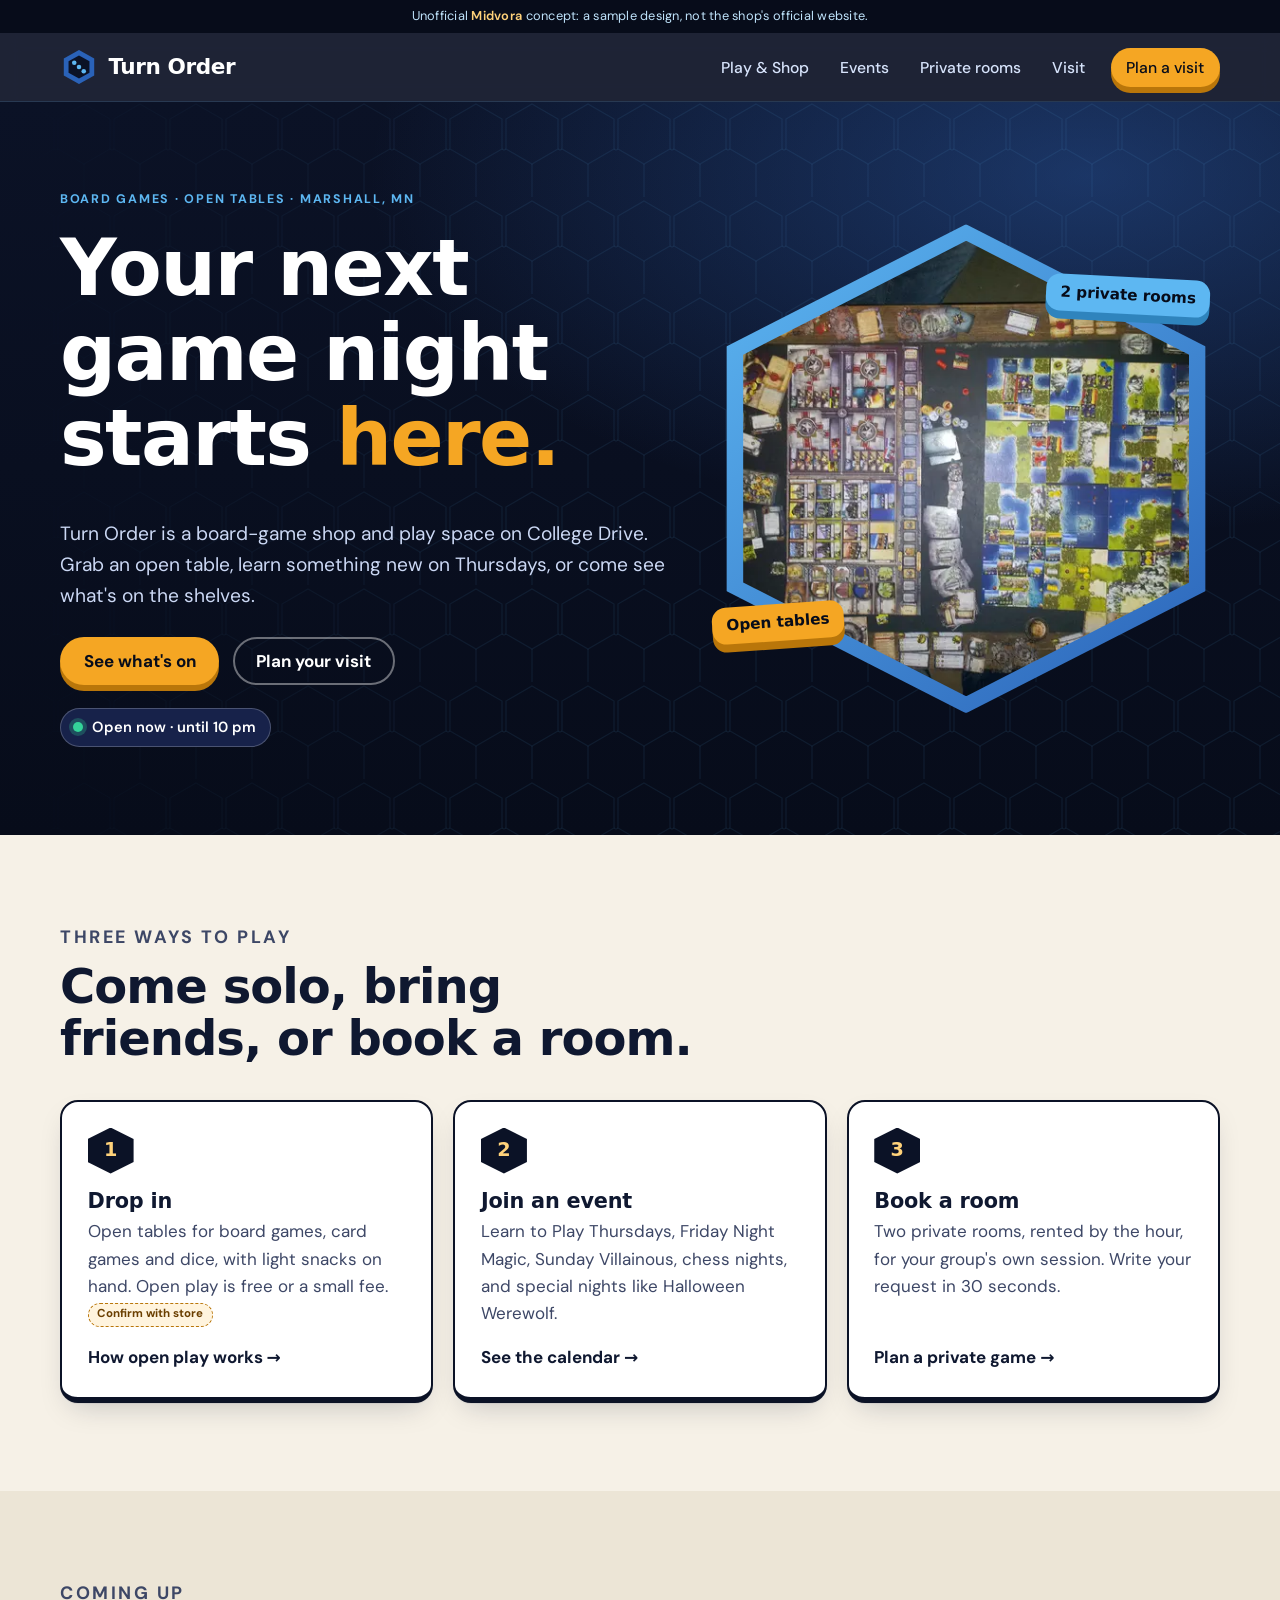
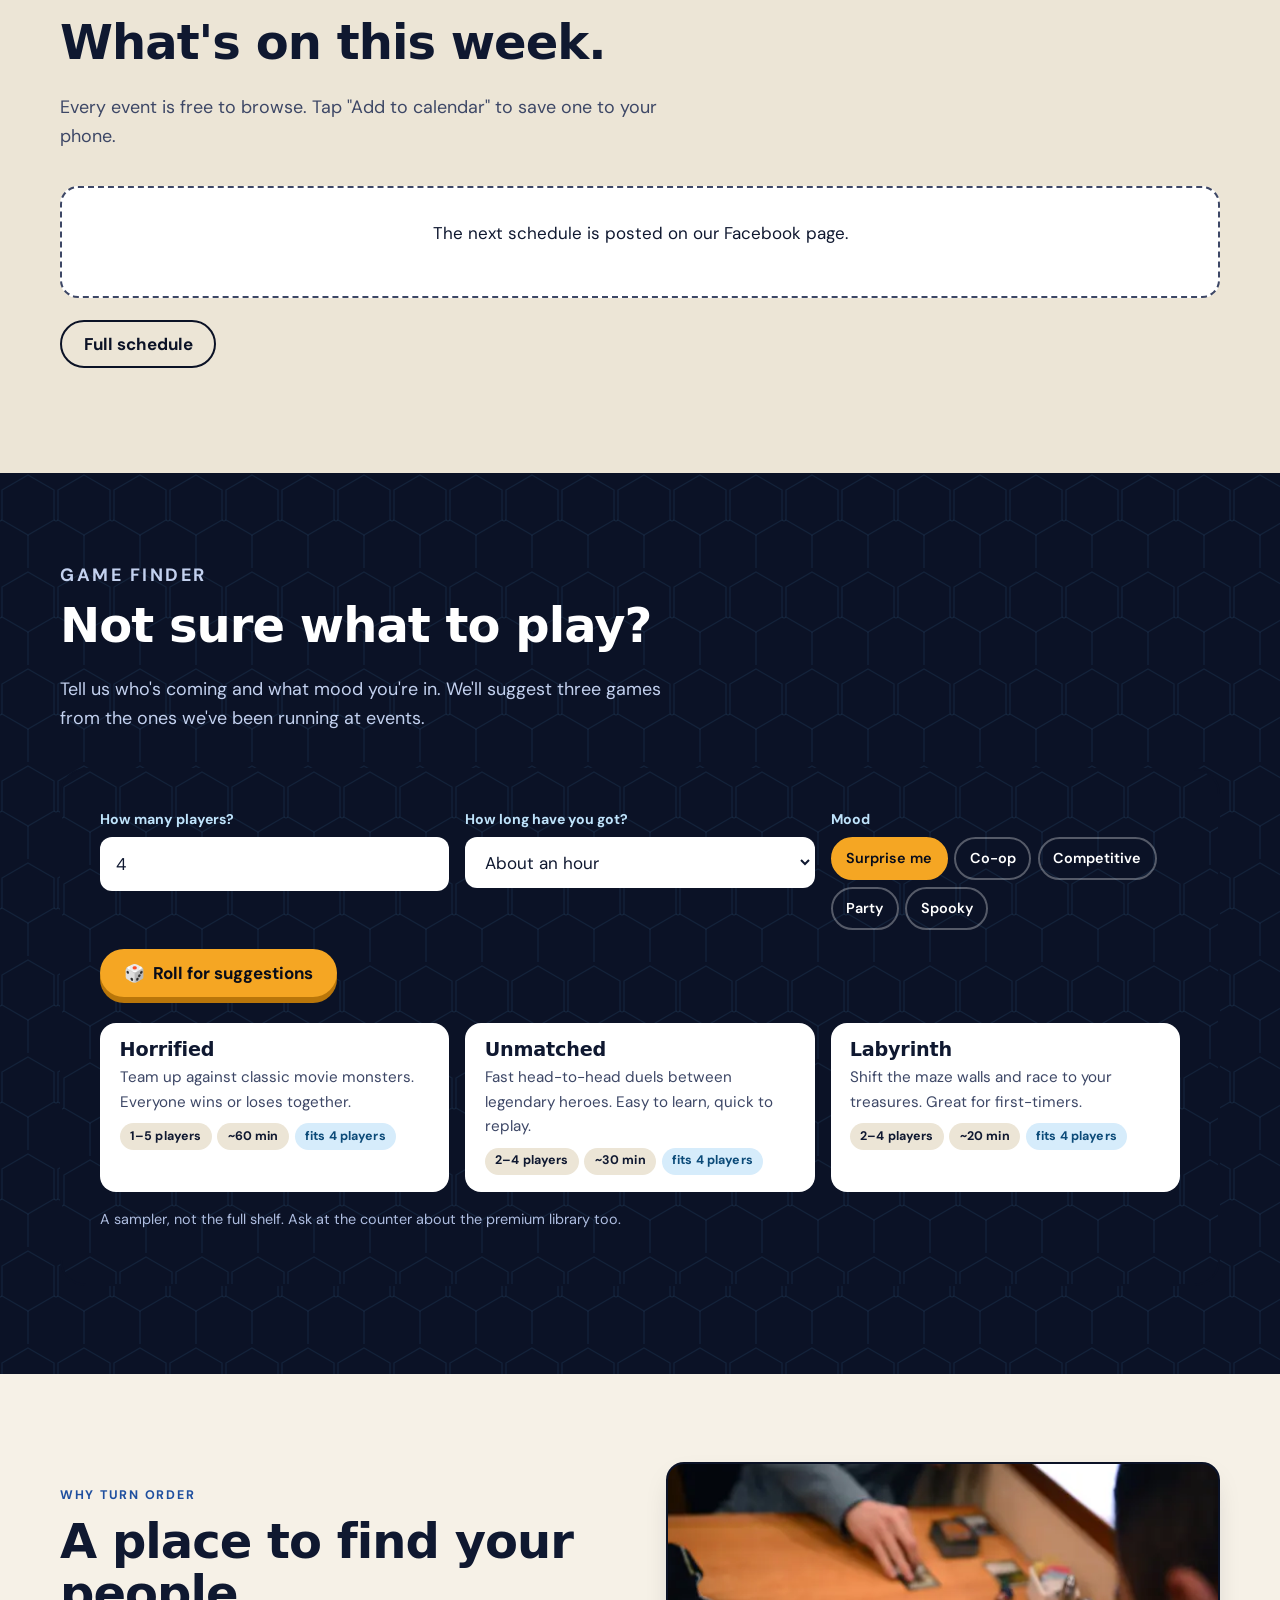
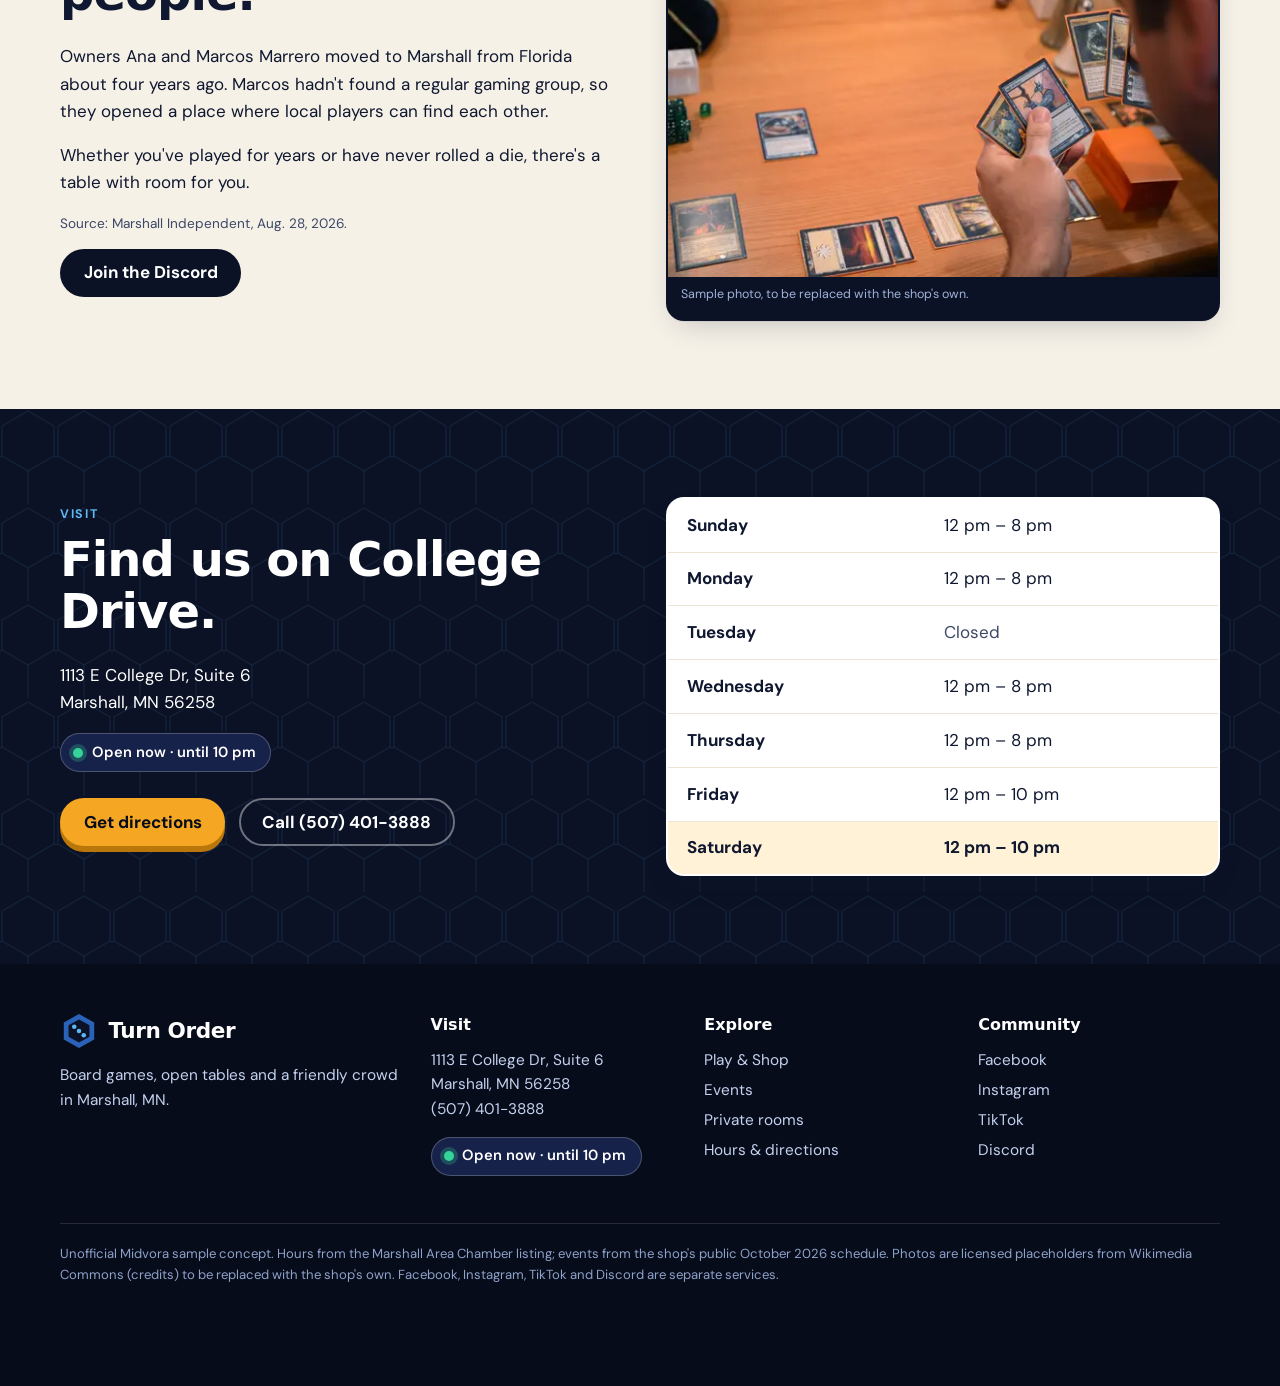
==== index.html @ ffd9deb6 "Add Turn Order unofficial sample website Static 5-page site with open-now badge, filterable events w" ====
<!DOCTYPE html>
<html lang="en">
<head>
<meta charset="utf-8">
<meta name="viewport" content="width=device-width, initial-scale=1">
<title>Turn Order | Board games and open play in Marshall, MN</title>
<meta name="description" content="Board-game shop and play space on College Drive in Marshall, MN. Open tables, Learn to Play Thursdays, Friday Night Magic, chess and private rooms.">
<meta name="theme-color" content="#0b1226">
<meta property="og:type" content="website">
<meta property="og:site_name" content="Turn Order">
<meta property="og:title" content="Turn Order | Board games and open play in Marshall, MN">
<meta property="og:description" content="Board-game shop and play space on College Drive in Marshall, MN. Open tables, Learn to Play Thursdays, Friday Night Magic, chess and private rooms.">
<meta property="og:image" content="assets/img/og.jpg">
<meta name="twitter:card" content="summary_large_image">

<link rel="icon" href="assets/favicon.svg" type="image/svg+xml">
<link rel="preload" href="assets/fonts/bricolage-grotesque.woff2" as="font" type="font/woff2" crossorigin>
<link rel="preload" href="assets/fonts/dm-sans.woff2" as="font" type="font/woff2" crossorigin>
<link rel="preload" as="image" href="assets/img/hero-table-640.webp" imagesrcset="assets/img/hero-table-640.webp 640w, assets/img/hero-table-900.webp 900w" imagesizes="(max-width: 920px) 90vw, 470px" fetchpriority="high">
<link rel="stylesheet" href="assets/css/fonts.css">
<link rel="stylesheet" href="assets/css/styles.css">
<script type="application/ld+json">{"@context":"https://schema.org","@type":"HobbyShop","name":"Turn Order","description":"Board-game shop and play space with open tables, events and two private rooms.","telephone":"+1-507-401-3888","address":{"@type":"PostalAddress","streetAddress":"1113 E College Dr, Suite 6","addressLocality":"Marshall","addressRegion":"MN","postalCode":"56258","addressCountry":"US"},"openingHoursSpecification":[{"@type":"OpeningHoursSpecification","dayOfWeek":["Monday","Wednesday","Thursday","Sunday"],"opens":"12:00","closes":"20:00"},{"@type":"OpeningHoursSpecification","dayOfWeek":["Friday","Saturday"],"opens":"12:00","closes":"22:00"}],"sameAs":["https://www.facebook.com/turnorderplay","https://www.instagram.com/turnorderplay","https://www.tiktok.com/@turnorderplay","https://discord.gg/2SvDqBc3d"]}</script>
</head>
<body>
<a class="skip" href="#main">Skip to content</a>
<aside class="concept" aria-label="Concept notice">Unofficial <b>Midvora</b> concept: a sample design, not the shop's official website.</aside>
<header class="site-header">
  <div class="wrap bar">
    <a class="brand" href="index.html" aria-label="Turn Order, home"><svg viewBox="0 0 40 40" aria-hidden="true" focusable="false"><polygon points="20,2 36,11 36,29 20,38 4,29 4,11" fill="#2a62b8"/><polygon points="20,8 31,14 31,26 20,32 9,26 9,14" fill="#0b1226"/><circle cx="15" cy="15.5" r="2.4" fill="#5db7f2"/><circle cx="20" cy="20" r="2.4" fill="#5db7f2"/><circle cx="25" cy="24.5" r="2.4" fill="#5db7f2"/></svg><span>Turn Order</span></a>
    <button class="menu-btn" type="button" aria-expanded="false" aria-controls="nav">Menu</button>
    <nav class="nav" id="nav" aria-label="Main">
      <a href="play.html">Play &amp; Shop</a>
      <a href="events.html">Events</a>
      <a href="rooms.html">Private rooms</a>
      <a href="visit.html">Visit</a>
      <a class="btn btn-primary btn-sm" href="visit.html">Plan a visit</a>
    </nav>
  </div>
</header>
<main id="main">

<section class="hero">
  <div class="wrap">
    <div>
      <p class="eyebrow">Board games · Open tables · Marshall, MN</p>
      <h1>Your next game night starts <em>here.</em></h1>
      <p class="lead">Turn Order is a board-game shop and play space on College Drive. Grab an open table, learn something new on Thursdays, or come see what's on the shelves.</p>
      <div class="actions">
        <a class="btn btn-primary" href="events.html">See what's on</a>
        <a class="btn btn-ghost" href="visit.html">Plan your visit</a>
      </div>
      <span class="status" data-status data-state="closed">Checking hours…</span>
      <div class="next-card" id="hero-next" aria-live="polite"><small>Next up</small><strong>See the full schedule</strong><span><a href="events.html" style="color:inherit">Events →</a></span></div>
    </div>
    <div class="hex-frame">
      <div class="hex hex-bg"></div>
      <div class="hex hex-img"><img src="assets/img/hero-table-640.webp" srcset="assets/img/hero-table-640.webp 640w, assets/img/hero-table-900.webp 900w" sizes="(max-width: 920px) 90vw, 470px" width="1920" height="1440" alt="A sprawling board game laid out across a wooden table, seen from above" fetchpriority="high"></div>
      <div class="hex-chip c1" style="--r:-4deg">Open tables</div>
      <div class="hex-chip c2" style="--r:3deg">2 private rooms</div>
    </div>
  </div>
</section>

<section class="section">
  <div class="wrap">
    <div class="section-head reveal">
      <p class="kicker">Three ways to play</p>
      <h2>Come solo, bring friends, or book a room.</h2>
    </div>
    <div class="grid g3">
      <article class="card reveal"><div class="num">1</div><h3>Drop in</h3><p>Open tables for board games, card games and dice, with light snacks on hand. Open play is free or a small fee. <span class="confirm" title="Not yet confirmed with the owners">Confirm with store</span></p><a class="more" href="play.html">How open play works →</a></article>
      <article class="card reveal"><div class="num">2</div><h3>Join an event</h3><p>Learn to Play Thursdays, Friday Night Magic, Sunday Villainous, chess nights, and special nights like Halloween Werewolf.</p><a class="more" href="events.html">See the calendar →</a></article>
      <article class="card reveal"><div class="num">3</div><h3>Book a room</h3><p>Two private rooms, rented by the hour, for your group's own session. Write your request in 30 seconds.</p><a class="more" href="rooms.html">Plan a private game →</a></article>
    </div>
  </div>
</section>

<section class="section cream2">
  <div class="wrap">
    <div class="section-head reveal">
      <p class="kicker">Coming up</p>
      <h2>What's on this week.</h2>
      <p>Every event is free to browse. Tap "Add to calendar" to save one to your phone.</p>
    </div>
    <div id="next-events"><noscript><div class="empty"><p>See the schedule on <a href="https://www.facebook.com/turnorderplay">our Facebook page</a>.</p></div></noscript></div>
    <p style="margin-top:1.4rem"><a class="btn btn-outline" href="events.html">Full schedule</a></p>
  </div>
</section>

<section class="section dark" id="finder-section">
  <div class="wrap">
    <div class="section-head reveal">
      <p class="kicker">Game finder</p>
      <h2>Not sure what to play?</h2>
      <p>Tell us who's coming and what mood you're in. We'll suggest three games from the ones we've been running at events.</p>
    </div>
    <div class="panel reveal">
      <form id="finder" aria-label="Game finder">
        <div class="fields">
          <div class="field"><label for="players">How many players?</label><input id="players" name="players" type="number" min="1" max="20" value="4"></div>
          <div class="field"><label for="time">How long have you got?</label>
            <select id="time" name="time"><option value="30">About 30 minutes</option><option value="60" selected>About an hour</option><option value="120">All evening</option></select></div>
          <div class="field"><fieldset><legend>Mood</legend>
            <div class="pills">
              <label><input type="radio" name="vibe" value="any" checked><span>Surprise me</span></label>
              <label><input type="radio" name="vibe" value="coop"><span>Co-op</span></label>
              <label><input type="radio" name="vibe" value="competitive"><span>Competitive</span></label>
              <label><input type="radio" name="vibe" value="party"><span>Party</span></label>
              <label><input type="radio" name="vibe" value="spooky"><span>Spooky</span></label>
            </div></fieldset></div>
        </div>
        <button class="btn btn-primary" type="submit"><span id="roll-die" aria-hidden="true">🎲</span> Roll for suggestions</button>
      </form>
      <div class="results" id="finder-out" aria-live="polite"></div>
      <p class="finder-note">A sampler, not the full shelf. Ask at the counter about the premium library too.</p>
    </div>
  </div>
</section>

<section class="section">
  <div class="wrap split">
    <div class="reveal">
      <p class="kicker">Why Turn Order</p>
      <h2>A place to find your people.</h2>
      <p>Owners Ana and Marcos Marrero moved to Marshall from Florida about four years ago. Marcos hadn't found a regular gaming group, so they opened a place where local players can find each other.</p>
      <p>Whether you've played for years or have never rolled a die, there's a table with room for you.</p>
      <p style="font-size:.85rem;color:var(--ink-soft)">Source: Marshall Independent, Aug. 28, 2026.</p>
      <a class="btn btn-dark" href="https://discord.gg/2SvDqBc3d" rel="noopener" target="_blank">Join the Discord</a>
    </div>
    <figure class="photo reveal" style="margin:0"><img src="assets/img/magic-players-640.webp" srcset="assets/img/magic-players-640.webp 640w, assets/img/magic-players-1200.webp 1200w" sizes="(max-width: 920px) 100vw, 560px" width="1920" height="1278" alt="Two players holding fanned-out trading cards over a wooden table" loading="lazy" decoding="async"><figcaption>Sample photo, to be replaced with the shop's own.</figcaption></figure>
  </div>
</section>

<section class="section dark">
  <div class="wrap split">
    <div class="reveal">
      <p class="kicker">Visit</p>
      <h2>Find us on College Drive.</h2>
      <p>1113 E College Dr, Suite 6<br>Marshall, MN 56258</p>
      <p><span class="status" data-status data-state="closed">Checking hours…</span></p>
      <div class="actions"><a class="btn btn-primary" href="https://www.google.com/maps/search/?api=1&amp;query=Turn%20Order%2C%201113%20E%20College%20Dr%20Suite%206%2C%20Marshall%2C%20MN%2056258" rel="noopener" target="_blank">Get directions</a><a class="btn btn-ghost" href="tel:+15074013888">Call (507) 401-3888</a></div>
    </div>
    <table class="hours reveal" style="color:var(--ink)"><caption class="sr-only">Opening hours</caption><tbody><tr data-dow="0"><th scope="row">Sunday</th><td>12 pm – 8 pm</td></tr>
<tr data-dow="1"><th scope="row">Monday</th><td>12 pm – 8 pm</td></tr>
<tr data-dow="2"><th scope="row">Tuesday</th><td><span class="closed">Closed</span></td></tr>
<tr data-dow="3"><th scope="row">Wednesday</th><td>12 pm – 8 pm</td></tr>
<tr data-dow="4"><th scope="row">Thursday</th><td>12 pm – 8 pm</td></tr>
<tr data-dow="5"><th scope="row">Friday</th><td>12 pm – 10 pm</td></tr>
<tr data-dow="6"><th scope="row">Saturday</th><td>12 pm – 10 pm</td></tr></tbody></table>
  </div>
</section>

</main>
<footer class="footer">
  <div class="wrap">
    <div class="cols">
      <div>
        <a class="brand" href="index.html" style="color:#fff"><svg viewBox="0 0 40 40" aria-hidden="true" focusable="false"><polygon points="20,2 36,11 36,29 20,38 4,29 4,11" fill="#2a62b8"/><polygon points="20,8 31,14 31,26 20,32 9,26 9,14" fill="#0b1226"/><circle cx="15" cy="15.5" r="2.4" fill="#5db7f2"/><circle cx="20" cy="20" r="2.4" fill="#5db7f2"/><circle cx="25" cy="24.5" r="2.4" fill="#5db7f2"/></svg><span>Turn Order</span></a>
        <p style="margin-top:.8rem">Board games, open tables and a friendly crowd in Marshall, MN.</p>
      </div>
      <div>
        <span class="fh">Visit</span>
        <p>1113 E College Dr, Suite 6<br>Marshall, MN 56258<br><a href="tel:+15074013888">(507) 401-3888</a></p>
        <p><span class="status" data-status data-state="closed">Hours</span></p>
      </div>
      <div>
        <span class="fh">Explore</span>
        <ul>
          <li><a href="play.html">Play &amp; Shop</a></li>
          <li><a href="events.html">Events</a></li>
          <li><a href="rooms.html">Private rooms</a></li>
          <li><a href="visit.html">Hours &amp; directions</a></li>
        </ul>
      </div>
      <div>
        <span class="fh">Community</span>
        <ul>
          <li><a href="https://www.facebook.com/turnorderplay" rel="noopener" target="_blank">Facebook</a></li>
          <li><a href="https://www.instagram.com/turnorderplay" rel="noopener" target="_blank">Instagram</a></li>
          <li><a href="https://www.tiktok.com/@turnorderplay" rel="noopener" target="_blank">TikTok</a></li>
          <li><a href="https://discord.gg/2SvDqBc3d" rel="noopener" target="_blank">Discord</a></li>
        </ul>
      </div>
    </div>
    <p class="fine">Unofficial Midvora sample concept. Hours from the Marshall Area Chamber listing; events from the shop's public October 2026 schedule. Photos are licensed placeholders from Wikimedia Commons (<a href="credits.html">credits</a>) to be replaced with the shop's own. Facebook, Instagram, TikTok and Discord are separate services.</p>
  </div>
</footer>
<nav class="actionbar" aria-label="Quick actions">
  <a href="tel:+15074013888">Call</a>
  <a href="https://www.google.com/maps/search/?api=1&amp;query=Turn%20Order%2C%201113%20E%20College%20Dr%20Suite%206%2C%20Marshall%2C%20MN%2056258" rel="noopener" target="_blank">Directions</a>
  <a href="events.html">Events</a>
</nav>
<script type="application/json" id="site-data">{"site":{"name":"Turn Order","tagline":"Board games, open tables and a friendly crowd in Marshall, MN.","phone":"(507) 401-3888","phoneHref":"tel:+15074013888","smsHref":"sms:+15074013888","address":{"street":"1113 E College Dr, Suite 6","city":"Marshall","region":"MN","zip":"56258"},"mapsUrl":"https://www.google.com/maps/search/?api=1&query=Turn%20Order%2C%201113%20E%20College%20Dr%20Suite%206%2C%20Marshall%2C%20MN%2056258","timezone":"America/Chicago","hours":[{"day":"Sunday","open":"12:00","close":"20:00"},{"day":"Monday","open":"12:00","close":"20:00"},{"day":"Tuesday","open":null,"close":null},{"day":"Wednesday","open":"12:00","close":"20:00"},{"day":"Thursday","open":"12:00","close":"20:00"},{"day":"Friday","open":"12:00","close":"22:00"},{"day":"Saturday","open":"12:00","close":"22:00"}],"socials":{"facebook":"https://www.facebook.com/turnorderplay","instagram":"https://www.instagram.com/turnorderplay","tiktok":"https://www.tiktok.com/@turnorderplay","discord":"https://discord.gg/2SvDqBc3d"},"seasonal":{"asOf":"October 2026","text":"A spooky Seasonal Selection is stocked for October, with picks like Horrified and haunted-house games."},"hoursSource":"Marshall Area Chamber of Commerce listing"},"events":[{"id":"2026-10-01-ltp","date":"2026-10-01","type":"ltp","title":"Learn to Play: Heroscape","start":"18:00","end":"19:00","desc":"Thursday Learn to Play night featuring Heroscape.","game":"Heroscape","source":"Facebook post, Oct 4 2026 (October Event Schedule)"},{"id":"2026-10-02-magic","date":"2026-10-02","type":"magic","title":"Friday Night Magic","start":"18:00","end":"21:00","desc":"Weekly Friday Night Magic.","source":"Facebook post, Oct 4 2026 (October Event Schedule)"},{"id":"2026-10-04-villainous","date":"2026-10-04","type":"villainous","title":"Disney Villainous","start":"16:00","end":null,"desc":"Sunday Villainous session: Disney edition. End time not posted.","source":"Facebook post, Oct 4 2026 (October Event Schedule)"},{"id":"2026-10-05-chess-kids","date":"2026-10-05","type":"chess","title":"Kids Chess","start":"17:00","end":"18:00","desc":"Monday chess hour for kids.","n":"-kids","source":"Facebook post, Oct 4 2026 (October Event Schedule)"},{"id":"2026-10-05-chess-open","date":"2026-10-05","type":"chess","title":"Open Chess","start":"18:00","end":"20:00","desc":"Open chess play.","n":"-open","source":"Facebook post, Oct 4 2026 (October Event Schedule)"},{"id":"2026-10-08-ltp","date":"2026-10-08","type":"ltp","title":"Learn to Play: Labyrinth","start":"18:00","end":"19:00","desc":"Thursday Learn to Play night featuring Labyrinth.","game":"Labyrinth","source":"Facebook post, Oct 4 2026 (October Event Schedule)"},{"id":"2026-10-09-magic","date":"2026-10-09","type":"magic","title":"Friday Night Magic","start":"18:00","end":"21:00","desc":"Weekly Friday Night Magic.","source":"Facebook post, Oct 4 2026 (October Event Schedule)"},{"id":"2026-10-11-villainous","date":"2026-10-11","type":"villainous","title":"Star Wars Villainous","start":"16:00","end":null,"desc":"Sunday Villainous session: Star Wars edition. End time not posted.","source":"Facebook post, Oct 4 2026 (October Event Schedule)"},{"id":"2026-10-12-chess-kids","date":"2026-10-12","type":"chess","title":"Kids Chess","start":"17:00","end":"18:00","desc":"Monday chess hour for kids.","n":"-kids","source":"Facebook post, Oct 4 2026 (October Event Schedule)"},{"id":"2026-10-12-chess-open","date":"2026-10-12","type":"chess","title":"Open Chess","start":"18:00","end":"20:00","desc":"Open chess play.","n":"-open","source":"Facebook post, Oct 4 2026 (October Event Schedule)"},{"id":"2026-10-15-ltp","date":"2026-10-15","type":"ltp","title":"Learn to Play: Unmatched","start":"18:00","end":"19:00","desc":"Thursday Learn to Play night featuring Unmatched.","game":"Unmatched","source":"Facebook post, Oct 4 2026 (October Event Schedule)"},{"id":"2026-10-16-magic","date":"2026-10-16","type":"magic","title":"Friday Night Magic","start":"18:00","end":"21:00","desc":"Weekly Friday Night Magic.","source":"Facebook post, Oct 4 2026 (October Event Schedule)"},{"id":"2026-10-18-villainous","date":"2026-10-18","type":"villainous","title":"Disney Villainous","start":"16:00","end":null,"desc":"Sunday Villainous session: Disney edition. End time not posted.","source":"Facebook post, Oct 4 2026 (October Event Schedule)"},{"id":"2026-10-19-chess-kids","date":"2026-10-19","type":"chess","title":"Kids Chess","start":"17:00","end":"18:00","desc":"Monday chess hour for kids.","n":"-kids","source":"Facebook post, Oct 4 2026 (October Event Schedule)"},{"id":"2026-10-19-chess-open","date":"2026-10-19","type":"chess","title":"Open Chess","start":"18:00","end":"20:00","desc":"Open chess play.","n":"-open","source":"Facebook post, Oct 4 2026 (October Event Schedule)"},{"id":"2026-10-22-ltp","date":"2026-10-22","type":"ltp","title":"Learn to Play: Horrified","start":"18:00","end":"19:00","desc":"Thursday Learn to Play night featuring Horrified.","game":"Horrified","source":"Facebook post, Oct 4 2026 (October Event Schedule)"},{"id":"2026-10-23-magic","date":"2026-10-23","type":"magic","title":"Friday Night Magic","start":"18:00","end":"21:00","desc":"Weekly Friday Night Magic.","source":"Facebook post, Oct 4 2026 (October Event Schedule)"},{"id":"2026-10-24-special","date":"2026-10-24","type":"special","title":"Halloween Werewolf Night","start":"18:00","end":"20:00","desc":"A beginner-friendly social deception game, a prize drawing, and 10% off select games.","rsvp":"https://www.facebook.com/share/1FQaKAM64v/","source":"Facebook post, Oct 4 2026 (October Event Schedule)"},{"id":"2026-10-25-villainous","date":"2026-10-25","type":"villainous","title":"Marvel Villainous","start":"16:00","end":null,"desc":"Sunday Villainous session: Marvel edition. End time not posted.","source":"Facebook post, Oct 4 2026 (October Event Schedule)"},{"id":"2026-10-26-chess-kids","date":"2026-10-26","type":"chess","title":"Kids Chess","start":"17:00","end":"18:00","desc":"Monday chess hour for kids.","n":"-kids","source":"Facebook post, Oct 4 2026 (October Event Schedule)"},{"id":"2026-10-26-chess-open","date":"2026-10-26","type":"chess","title":"Open Chess","start":"18:00","end":"20:00","desc":"Open chess play.","n":"-open","source":"Facebook post, Oct 4 2026 (October Event Schedule)"},{"id":"2026-10-29-ltp","date":"2026-10-29","type":"ltp","title":"Learn to Play: Betrayal at House on the Hill","start":"18:00","end":"19:00","desc":"Thursday Learn to Play night featuring Betrayal at House on the Hill.","game":"Betrayal at House on the Hill","source":"Facebook post, Oct 4 2026 (October Event Schedule)"},{"id":"2026-10-30-magic","date":"2026-10-30","type":"magic","title":"Friday Night Magic","start":"18:00","end":"21:00","desc":"Weekly Friday Night Magic.","source":"Facebook post, Oct 4 2026 (October Event Schedule)"}],"games":[{"name":"Horrified","min":1,"max":5,"minutes":60,"vibes":["coop","spooky"],"blurb":"Team up against classic movie monsters. Everyone wins or loses together."},{"name":"Unmatched","min":2,"max":4,"minutes":30,"vibes":["competitive","quick"],"blurb":"Fast head-to-head duels between legendary heroes. Easy to learn, quick to replay."},{"name":"Labyrinth","min":2,"max":4,"minutes":20,"vibes":["competitive","quick","family"],"blurb":"Shift the maze walls and race to your treasures. Great for first-timers."},{"name":"Betrayal at House on the Hill","min":3,"max":6,"minutes":60,"vibes":["spooky","coop","competitive"],"blurb":"Explore a haunted house together until one of you turns on the rest."},{"name":"Villainous","min":2,"max":4,"minutes":50,"vibes":["competitive","strategy"],"blurb":"Play the villain. Every character has their own goal and their own way to win."},{"name":"Heroscape","min":2,"max":4,"minutes":60,"vibes":["competitive","strategy"],"blurb":"Build a battlefield, command your army, and fight over the high ground."},{"name":"Werewolf","min":5,"max":20,"minutes":30,"vibes":["party","spooky"],"blurb":"A social deception game: talk, bluff and work out who the wolves are."},{"name":"Chess","min":2,"max":2,"minutes":45,"vibes":["competitive","strategy"],"blurb":"The classic. Open chess nights run Mondays, with a kids hour first."}]}</script>
<script src="assets/js/main.js" defer></script>
</body>
</html>
---- assets/css/fonts.css ----
/* Self-hosted variable fonts (Latin subset), both SIL OFL. Bricolage Grotesque and DM Sans from Google Fonts. */
@font-face { font-family: "Bricolage Grotesque"; font-style: normal; font-weight: 700 800; font-display: swap; src: url("../fonts/bricolage-grotesque.woff2") format("woff2"); unicode-range: U+0000-00FF, U+0131, U+0152-0153, U+02BB-02BC, U+02C6, U+02DA, U+02DC, U+0304, U+0308, U+0329, U+2000-206F, U+20AC, U+2122, U+2191, U+2193, U+2212, U+2215, U+FEFF, U+FFFD; }
@font-face { font-family: "DM Sans"; font-style: normal; font-weight: 400 700; font-display: swap; src: url("../fonts/dm-sans.woff2") format("woff2"); unicode-range: U+0000-00FF, U+0131, U+0152-0153, U+02BB-02BC, U+02C6, U+02DA, U+02DC, U+0304, U+0308, U+0329, U+2000-206F, U+20AC, U+2122, U+2191, U+2193, U+2212, U+2215, U+FEFF, U+FFFD; }
---- assets/css/styles.css ----
/* Turn Order: unofficial Midvora sample concept */
:root {
  --navy-950: #070c1a;
  --navy-900: #0b1226;
  --navy-800: #121b38;
  --navy-700: #1a2650;
  --blue-600: #2a62b8;
  --blue-700: #1f4f9f;
  --blue-500: #3a7ae0;
  --sky-400: #5db7f2;
  --sky-200: #bfe3fb;
  --amber-500: #f5a623;
  --amber-300: #ffd27a;
  --cream: #f6f1e7;
  --cream-2: #ece5d6;
  --ink: #0f1830;
  --ink-soft: #3d4766;
  --white: #fff;
  --green: #1f8a5b;
  --radius: 18px;
  --shadow: 0 1px 0 rgba(15, 24, 48, .06), 0 12px 30px -12px rgba(15, 24, 48, .25);
  --font-display: "Bricolage Grotesque", "Trebuchet MS", system-ui, sans-serif;
  --font-body: "DM Sans", system-ui, -apple-system, "Segoe UI", sans-serif;
  --hex: url("data:image/svg+xml,%3Csvg xmlns='http://www.w3.org/2000/svg' width='56' height='97' viewBox='0 0 56 97'%3E%3Cg fill='none' stroke='%235db7f2' stroke-opacity='.10' stroke-width='1.2'%3E%3Cpath d='M28 2l26 15v30L28 62 2 47V17z'/%3E%3Cpath d='M28 62v33M2 47L-24 62M54 47l26 15' /%3E%3C/g%3E%3C/svg%3E");
}

*, *::before, *::after { box-sizing: border-box; }
html { scroll-behavior: smooth; -webkit-text-size-adjust: 100%; }
[id] { scroll-margin-top: 96px; }
body {
  margin: 0;
  font-family: var(--font-body);
  font-size: 1.0625rem;
  line-height: 1.6;
  color: var(--ink);
  background: var(--cream);
  -webkit-font-smoothing: antialiased;
}
img { max-width: 100%; height: auto; display: block; }
a { color: inherit; }
h1, h2, h3, h4 { font-family: var(--font-display); line-height: 1.08; margin: 0 0 .5em; letter-spacing: -.02em; font-weight: 800; }
h1 { font-size: clamp(2.5rem, 7vw, 4.9rem); }
h2 { font-size: clamp(1.9rem, 4.2vw, 3rem); }
h3 { font-size: 1.3rem; letter-spacing: -.01em; }
p { margin: 0 0 1em; }
:focus-visible { outline: 3px solid var(--amber-500); outline-offset: 3px; border-radius: 6px; }
.wrap { width: min(1160px, 100% - 2rem); margin-inline: auto; }
.sr-only { position: absolute; width: 1px; height: 1px; overflow: hidden; clip: rect(0 0 0 0); white-space: nowrap; }
.skip { position: absolute; left: .5rem; top: -4rem; background: var(--amber-500); color: var(--navy-950); padding: .6rem 1rem; border-radius: 10px; z-index: 100; font-weight: 700; }
.skip:focus { top: .5rem; }

/* concept strip */
.concept { background: var(--navy-950); color: var(--sky-200); font-size: .8rem; text-align: center; padding: .4rem 1rem; letter-spacing: .02em; }
.concept b { color: var(--amber-300); font-weight: 600; }

/* header */
.site-header { position: sticky; top: 0; z-index: 50; background: rgba(11, 18, 38, .92); backdrop-filter: blur(10px); color: var(--white); border-bottom: 1px solid rgba(93, 183, 242, .15); }
.bar { display: flex; align-items: center; gap: 1rem; min-height: 68px; }
.brand { display: flex; align-items: center; gap: .65rem; text-decoration: none; font-family: var(--font-display); font-weight: 800; font-size: 1.35rem; letter-spacing: -.02em; }
.brand svg { width: 38px; height: 38px; flex: none; }
.nav { margin-left: auto; display: flex; align-items: center; gap: .25rem; }
.nav a { text-decoration: none; padding: .55rem .85rem; border-radius: 999px; font-weight: 500; font-size: .98rem; color: #d7e3fb; transition: background .15s, color .15s; }
.nav a:hover { background: rgba(93, 183, 242, .14); color: var(--white); }
.nav a[aria-current="page"] { background: rgba(93, 183, 242, .2); color: var(--white); }
.nav .btn { margin-left: .5rem; }
.nav a.btn-primary, .nav a.btn-primary:hover { color: var(--navy-950); background: var(--amber-500); }
.menu-btn { display: none; margin-left: auto; background: none; border: 1px solid rgba(255, 255, 255, .25); color: var(--white); border-radius: 12px; padding: .5rem .75rem; font: inherit; font-weight: 600; cursor: pointer; }

/* buttons */
.btn { display: inline-flex; align-items: center; justify-content: center; gap: .5rem; padding: .8rem 1.35rem; border-radius: 999px; border: 2px solid transparent; background: transparent; color: inherit; font: inherit; font-weight: 700; text-decoration: none; cursor: pointer; transition: transform .15s, box-shadow .15s, background .15s; line-height: 1.1; }
.btn:hover { transform: translateY(-2px); }
.btn-primary { background: var(--amber-500); color: var(--navy-950); box-shadow: 0 6px 0 #b9760a; }
.btn-primary:hover { box-shadow: 0 8px 0 #b9760a; }
.btn-primary:active { transform: translateY(3px); box-shadow: 0 2px 0 #b9760a; }
.btn-ghost { border-color: rgba(255, 255, 255, .4); color: var(--white); }
.btn-ghost:hover { background: rgba(255, 255, 255, .1); }
.btn-dark { background: var(--navy-900); color: var(--white); }
.btn-outline { border-color: var(--navy-900); color: var(--navy-900); }
.btn-outline:hover { background: var(--navy-900); color: var(--white); }
.btn-sm { padding: .55rem 1rem; font-size: .92rem; }

/* open status */
.status { display: inline-flex; align-items: center; gap: .55rem; padding: .42rem .9rem .42rem .75rem; border-radius: 999px; font-size: .92rem; font-weight: 600; background: #17224a; border: 1px solid rgba(255, 255, 255, .22); color: var(--white); }
.status::before { content: ""; width: 10px; height: 10px; border-radius: 50%; background: #8793ad; }
.status[data-state="open"]::before { background: #34d399; box-shadow: 0 0 0 4px rgba(52, 211, 153, .25); }
.status[data-state="closed"]::before { background: var(--amber-500); }
.on-light .status { background: var(--navy-900); }

/* hero */
.hero { position: relative; overflow: hidden; background: radial-gradient(1200px 600px at 85% 10%, rgba(58, 122, 224, .35), transparent 60%), linear-gradient(180deg, var(--navy-900), var(--navy-950)); color: var(--white); }
.hero::before { content: ""; position: absolute; inset: 0; background-image: var(--hex); background-size: 56px 97px; opacity: .9; mask-image: linear-gradient(90deg, transparent, #000 40%); -webkit-mask-image: linear-gradient(90deg, transparent, #000 40%); }
.hero .wrap { position: relative; display: grid; grid-template-columns: 1.1fr .9fr; gap: 2rem; align-items: center; padding-block: clamp(2.5rem, 7vw, 5.5rem); }
.eyebrow { text-transform: uppercase; letter-spacing: .14em; font-size: .78rem; font-weight: 700; color: var(--sky-400); margin-bottom: 1rem; }
.hero h1 em { font-style: normal; color: var(--amber-500); }
.hero .lead { font-size: 1.2rem; color: #cbd8f4; max-width: 34em; }
.actions { display: flex; flex-wrap: wrap; gap: .85rem; margin: 1.6rem 0 1.4rem; }
.hex-frame { position: relative; aspect-ratio: 1 / 1.02; width: min(100%, 470px); margin-inline: auto; justify-self: center; }
.hex-frame .hex { position: absolute; inset: 0; clip-path: polygon(50% 0, 100% 25%, 100% 75%, 50% 100%, 0 75%, 0 25%); }
.hex-frame .hex-bg { background: linear-gradient(140deg, var(--sky-400), var(--blue-600)); transform: scale(1.02) rotate(0deg); }
.hex-frame .hex-img { inset: 12px; background: var(--navy-800); }
.hex-frame .hex-img img { width: 100%; height: 100%; object-fit: cover; }
.hex-chip { position: absolute; background: var(--amber-500); color: var(--navy-950); font-weight: 800; font-family: var(--font-display); border-radius: 14px; padding: .6rem .9rem; box-shadow: 0 8px 0 #b9760a; font-size: .95rem; line-height: 1.15; }
.hex-chip.c1 { left: -4%; bottom: 14%; transform: rotate(-4deg); }
.hex-chip.c2 { right: -2%; top: 10%; background: var(--sky-400); box-shadow: 0 8px 0 #2f84bd; transform: rotate(3deg); }
.next-card { margin-top: 1.5rem; background: rgba(255, 255, 255, .07); border: 1px solid rgba(93, 183, 242, .25); border-radius: var(--radius); padding: 1rem 1.2rem; max-width: 30rem; }
.next-card small { color: var(--sky-400); text-transform: uppercase; letter-spacing: .12em; font-weight: 700; font-size: .72rem; }
.next-card strong { display: block; font-family: var(--font-display); font-size: 1.25rem; margin-top: .15rem; }
.next-card span { color: #c3d1ef; font-size: .95rem; }

/* sections */
.section { padding-block: clamp(3rem, 7vw, 5.5rem); }
.section.dark { background: var(--navy-900); color: var(--white); position: relative; overflow: hidden; }
.section.dark::before { content: ""; position: absolute; inset: 0; background-image: var(--hex); background-size: 56px 97px; pointer-events: none; }
.section.dark > .wrap { position: relative; }
.section.cream2 { background: var(--cream-2); }
.section-head { max-width: 40rem; margin-bottom: 2.2rem; }
.section-head p { color: var(--ink-soft); font-size: 1.12rem; }
.dark .section-head p { color: #c3d1ef; }
.kicker { text-transform: uppercase; letter-spacing: .14em; font-size: .78rem; font-weight: 700; color: var(--blue-700); margin-bottom: .6rem; }
.dark .kicker { color: var(--sky-400); }
.grid { display: grid; gap: 1.25rem; }
.g3 { grid-template-columns: repeat(3, 1fr); }
.g2 { grid-template-columns: repeat(2, 1fr); }

/* cards */
.card { background: var(--white); border-radius: var(--radius); box-shadow: var(--shadow); padding: 1.6rem; border: 2px solid var(--navy-900); border-bottom-width: 6px; display: flex; flex-direction: column; }
.card h3 { margin-bottom: .4rem; }
.card p { color: var(--ink-soft); }
.card .more { margin-top: auto; font-weight: 700; text-decoration: none; display: inline-flex; gap: .4rem; align-items: center; }
.card .more:hover { text-decoration: underline; }
.num { width: 46px; height: 46px; display: grid; place-items: center; clip-path: polygon(50% 0, 100% 25%, 100% 75%, 50% 100%, 0 75%, 0 25%); background: var(--navy-900); color: var(--amber-300); font-family: var(--font-display); font-weight: 800; font-size: 1.2rem; margin-bottom: 1rem; }

/* chips */
.chip { display: inline-block; padding: .22rem .65rem; border-radius: 999px; font-size: .78rem; font-weight: 700; letter-spacing: .01em; background: var(--cream-2); color: var(--ink); }
.t-ltp { background: #d6ecfb; color: #0b4a78; }
.t-magic { background: #e6dcfb; color: #43228a; }
.t-villainous { background: #d9f2e4; color: #145a3a; }
.t-chess { background: #f1e8cd; color: #5e4710; }
.t-special { background: #ffe0b8; color: #7a3d00; }
.confirm { display: inline-block; vertical-align: middle; font-size: .72rem; font-weight: 700; padding: .12rem .55rem; border-radius: 999px; border: 1.5px dashed #b9760a; color: #6b3f00; background: #fff4de; white-space: nowrap; }
.dark .confirm { background: rgba(245, 166, 35, .12); color: var(--amber-300); border-color: var(--amber-500); }

/* events */
.filters { display: flex; flex-wrap: wrap; gap: .5rem; margin-bottom: 1.5rem; }
.filters button { font: inherit; font-weight: 600; font-size: .92rem; padding: .5rem 1rem; border-radius: 999px; border: 2px solid var(--navy-900); background: transparent; color: var(--navy-900); cursor: pointer; }
.filters button[aria-pressed="true"] { background: var(--navy-900); color: var(--white); }
.day { margin-bottom: 1.6rem; }
.day > h3 { font-size: 1.05rem; text-transform: uppercase; letter-spacing: .08em; color: var(--blue-700); margin-bottom: .6rem; display: flex; align-items: center; gap: .7rem; }
.day > h3::after { content: ""; flex: 1; height: 2px; background: var(--cream-2); }
.event { display: grid; grid-template-columns: auto 1fr auto; gap: 1rem 1.2rem; align-items: center; background: var(--white); border: 2px solid var(--navy-900); border-radius: var(--radius); padding: 1rem 1.25rem; margin-bottom: .75rem; box-shadow: var(--shadow); }
.event.is-today { outline: 3px solid var(--amber-500); outline-offset: 2px; }
.event .when { text-align: center; min-width: 76px; font-family: var(--font-display); font-weight: 800; line-height: 1.05; }
.event .when b { display: block; font-size: 1.15rem; }
.event .when small { font-family: var(--font-body); font-weight: 500; font-size: .78rem; color: var(--ink-soft); }
.event h4 { font-size: 1.15rem; margin: .2rem 0 .1rem; letter-spacing: -.01em; }
.event p { margin: 0; color: var(--ink-soft); font-size: .96rem; }
.event .acts { display: flex; flex-wrap: wrap; gap: .5rem; justify-content: flex-end; }
.empty { background: var(--white); border: 2px dashed var(--ink-soft); border-radius: var(--radius); padding: 2rem; text-align: center; }
.rhythm { display: grid; grid-template-columns: repeat(4, 1fr); gap: 1rem; }
.rhythm > div { background: rgba(255, 255, 255, .06); border: 1px solid rgba(93, 183, 242, .25); border-radius: var(--radius); padding: 1.2rem; }
.rhythm b { font-family: var(--font-display); font-size: 1.15rem; display: block; color: var(--amber-300); }
.rhythm span { color: #c3d1ef; font-size: .95rem; }
.rhythm em { font-style: normal; display: block; margin-top: .3rem; font-weight: 600; }

/* photo blocks */
.split { display: grid; grid-template-columns: 1fr 1fr; gap: clamp(1.5rem, 4vw, 3.5rem); align-items: center; }
.photo { border-radius: var(--radius); overflow: hidden; border: 2px solid var(--navy-900); border-bottom-width: 8px; box-shadow: var(--shadow); background: var(--navy-800); }
.photo img { width: 100%; height: 100%; object-fit: cover; aspect-ratio: 4 / 3; }
.photo figcaption { font-size: .78rem; padding: .5rem .85rem; background: var(--navy-900); color: #9fb2d8; }
.ticks { list-style: none; margin: 0 0 1.2rem; padding: 0; display: grid; gap: .65rem; }
.ticks li { display: flex; gap: .75rem; align-items: flex-start; }
.ticks li::before { content: ""; flex: none; width: 20px; height: 20px; margin-top: .22rem; clip-path: polygon(50% 0, 100% 25%, 100% 75%, 50% 100%, 0 75%, 0 25%); background: var(--blue-600); }
.dark .ticks li::before { background: var(--sky-400); }

/* game finder + composer panels */
.panel { background: var(--navy-900); color: var(--white); border-radius: 26px; padding: clamp(1.4rem, 3.5vw, 2.4rem); border: 2px solid var(--navy-900); position: relative; overflow: hidden; }
.panel::before { content: ""; position: absolute; inset: 0; background-image: var(--hex); background-size: 56px 97px; pointer-events: none; }
.panel > * { position: relative; }
.fields { display: grid; grid-template-columns: repeat(3, 1fr); gap: 1rem; margin-bottom: 1.2rem; }
.field label, .field legend { display: block; font-weight: 700; font-size: .88rem; margin-bottom: .4rem; color: var(--sky-200); padding: 0; }
.field fieldset { border: 0; padding: 0; margin: 0; }
.field input[type="number"], .field input[type="date"], .field input[type="time"], .field select, .field textarea { width: 100%; font: inherit; color: var(--ink); background: var(--white); border: 2px solid transparent; border-radius: 12px; padding: .7rem .85rem; }
.field textarea { min-height: 90px; resize: vertical; }
.pills { display: flex; flex-wrap: wrap; gap: .4rem; }
.pills label { margin: 0; cursor: pointer; position: relative; }
.pills input { position: absolute; opacity: 0; pointer-events: none; }
.pills span { display: inline-block; padding: .5rem .85rem; border-radius: 999px; border: 2px solid rgba(255, 255, 255, .3); font-weight: 600; font-size: .9rem; color: var(--white); }
.pills input:checked + span { background: var(--amber-500); color: var(--navy-950); border-color: var(--amber-500); }
.pills input:focus-visible + span { outline: 3px solid var(--sky-400); outline-offset: 2px; }
.results { display: grid; grid-template-columns: repeat(3, 1fr); gap: 1rem; margin-top: 1.6rem; }
.pick { background: var(--white); color: var(--ink); border-radius: 16px; padding: 1.1rem 1.2rem; }
.pick h3 { margin: 0 0 .25rem; font-size: 1.2rem; }
.pick p { margin: 0 0 .6rem; font-size: .95rem; color: var(--ink-soft); }
.pick .meta { display: flex; flex-wrap: wrap; gap: .35rem; }
.finder-note { margin-top: 1rem; color: #aebde0; font-size: .9rem; }
.composer-out { margin-top: 1.2rem; background: rgba(255, 255, 255, .08); border: 1px dashed rgba(255, 255, 255, .35); border-radius: 14px; padding: 1rem 1.2rem; font-size: .98rem; white-space: pre-wrap; }

/* hours + visit */
.hours { width: 100%; border-collapse: collapse; background: var(--white); border-radius: var(--radius); overflow: hidden; border: 2px solid var(--navy-900); box-shadow: var(--shadow); }
.hours th, .hours td { padding: .8rem 1.2rem; text-align: left; border-bottom: 1px solid var(--cream-2); }
.hours tr:last-child th, .hours tr:last-child td { border-bottom: 0; }
.hours tr.today { background: #fff2d6; font-weight: 700; }
.hours .closed { color: var(--ink-soft); }
.facts { list-style: none; margin: 0; padding: 0; display: grid; gap: 1.2rem; }
.facts li { display: grid; grid-template-columns: 44px 1fr; gap: .9rem; align-items: start; }
.facts .ico { width: 44px; height: 44px; display: grid; place-items: center; background: var(--navy-900); color: var(--amber-300); clip-path: polygon(50% 0, 100% 25%, 100% 75%, 50% 100%, 0 75%, 0 25%); font-size: 1.1rem; }
.facts b { display: block; font-family: var(--font-display); }
.facts a { font-weight: 600; }

/* FAQ */
.faq details { background: var(--white); border: 2px solid var(--navy-900); border-radius: 14px; margin-bottom: .7rem; }
.faq summary { cursor: pointer; padding: 1rem 1.2rem; font-weight: 700; list-style: none; display: flex; justify-content: space-between; gap: 1rem; font-family: var(--font-display); font-size: 1.08rem; }
.faq summary::-webkit-details-marker { display: none; }
.faq summary::after { content: "+"; font-size: 1.5rem; line-height: 1; color: var(--blue-600); }
.faq details[open] summary::after { content: "–"; }
.faq .ans { padding: 0 1.2rem 1.1rem; color: var(--ink-soft); }
.faq .ans p:last-child { margin-bottom: 0; }

/* footer */
.footer { background: var(--navy-950); color: #c3d1ef; padding-block: 3rem 5.5rem; font-size: .96rem; }
.footer .cols { display: grid; grid-template-columns: 1.4fr 1fr 1fr 1fr; gap: 2rem; }
.footer .fh { color: var(--white); font-size: 1rem; margin-bottom: .6rem; }
.footer .fh { font-family: var(--font-display); font-weight: 800; display: block; }
.footer a { text-decoration: none; }
.footer a:hover { text-decoration: underline; color: var(--white); }
.footer ul { list-style: none; margin: 0; padding: 0; display: grid; gap: .35rem; }
.footer .fine { margin-top: 2rem; padding-top: 1.2rem; border-top: 1px solid rgba(255, 255, 255, .12); font-size: .82rem; color: #8ea1c9; }

/* mobile action bar */
.actionbar { display: none; }

/* motion */
.js .reveal { opacity: 0; transform: translateY(18px); transition: opacity .6s ease, transform .6s ease; }
.js .reveal.in { opacity: 1; transform: none; }
@keyframes bob { 50% { transform: translateY(-8px) rotate(var(--r, 0deg)); } }
.hex-chip { animation: bob 5s ease-in-out infinite; }
.hex-chip.c2 { animation-delay: -2.5s; }
@keyframes roll { 0% { transform: rotate(0); } 100% { transform: rotate(360deg); } }
.rolling { animation: roll .5s ease; }
@media (prefers-reduced-motion: reduce) {
  html { scroll-behavior: auto; }
  .hex-chip, .rolling { animation: none; }
  .js .reveal { opacity: 1; transform: none; transition: none; }
  .btn { transition: none; }
}

/* responsive */
@media (max-width: 920px) {
  .hero .wrap, .split { grid-template-columns: 1fr; }
  .hex-frame { max-width: 360px; order: -1; }
  .g3, .results, .fields { grid-template-columns: 1fr; }
  .rhythm { grid-template-columns: repeat(2, 1fr); }
  .footer .cols { grid-template-columns: 1fr 1fr; }
  .menu-btn { display: inline-block; }
  .nav { display: none; position: absolute; top: 100%; left: 0; right: 0; flex-direction: column; align-items: stretch; background: var(--navy-900); padding: .75rem 1rem 1.2rem; border-bottom: 1px solid rgba(93, 183, 242, .2); }
  .nav.open { display: flex; }
  .nav a { padding: .85rem 1rem; }
  .nav .btn { margin: .5rem 0 0; }
  .site-header .wrap { position: relative; }
}
@media (max-width: 640px) {
  body { font-size: 1rem; }
  .g2 { grid-template-columns: 1fr; }
  .event { grid-template-columns: auto 1fr; }
  .event .acts { grid-column: 1 / -1; justify-content: flex-start; }
  .rhythm { grid-template-columns: 1fr; }
  .footer .cols { grid-template-columns: 1fr; }
  .hex-chip { font-size: .82rem; }
  .actionbar { display: grid; grid-template-columns: 1fr 1fr 1fr; position: fixed; left: 0; right: 0; bottom: 0; z-index: 60; background: var(--navy-950); border-top: 1px solid rgba(93, 183, 242, .3); padding-bottom: env(safe-area-inset-bottom); }
  .actionbar a { text-align: center; padding: .85rem .25rem; color: var(--white); text-decoration: none; font-weight: 700; font-size: .92rem; }
  .actionbar a + a { border-left: 1px solid rgba(255, 255, 255, .12); }
  .actionbar a:first-child { color: var(--amber-300); }
}
@media print { .site-header, .actionbar, .concept, .hero::before { display: none; } }
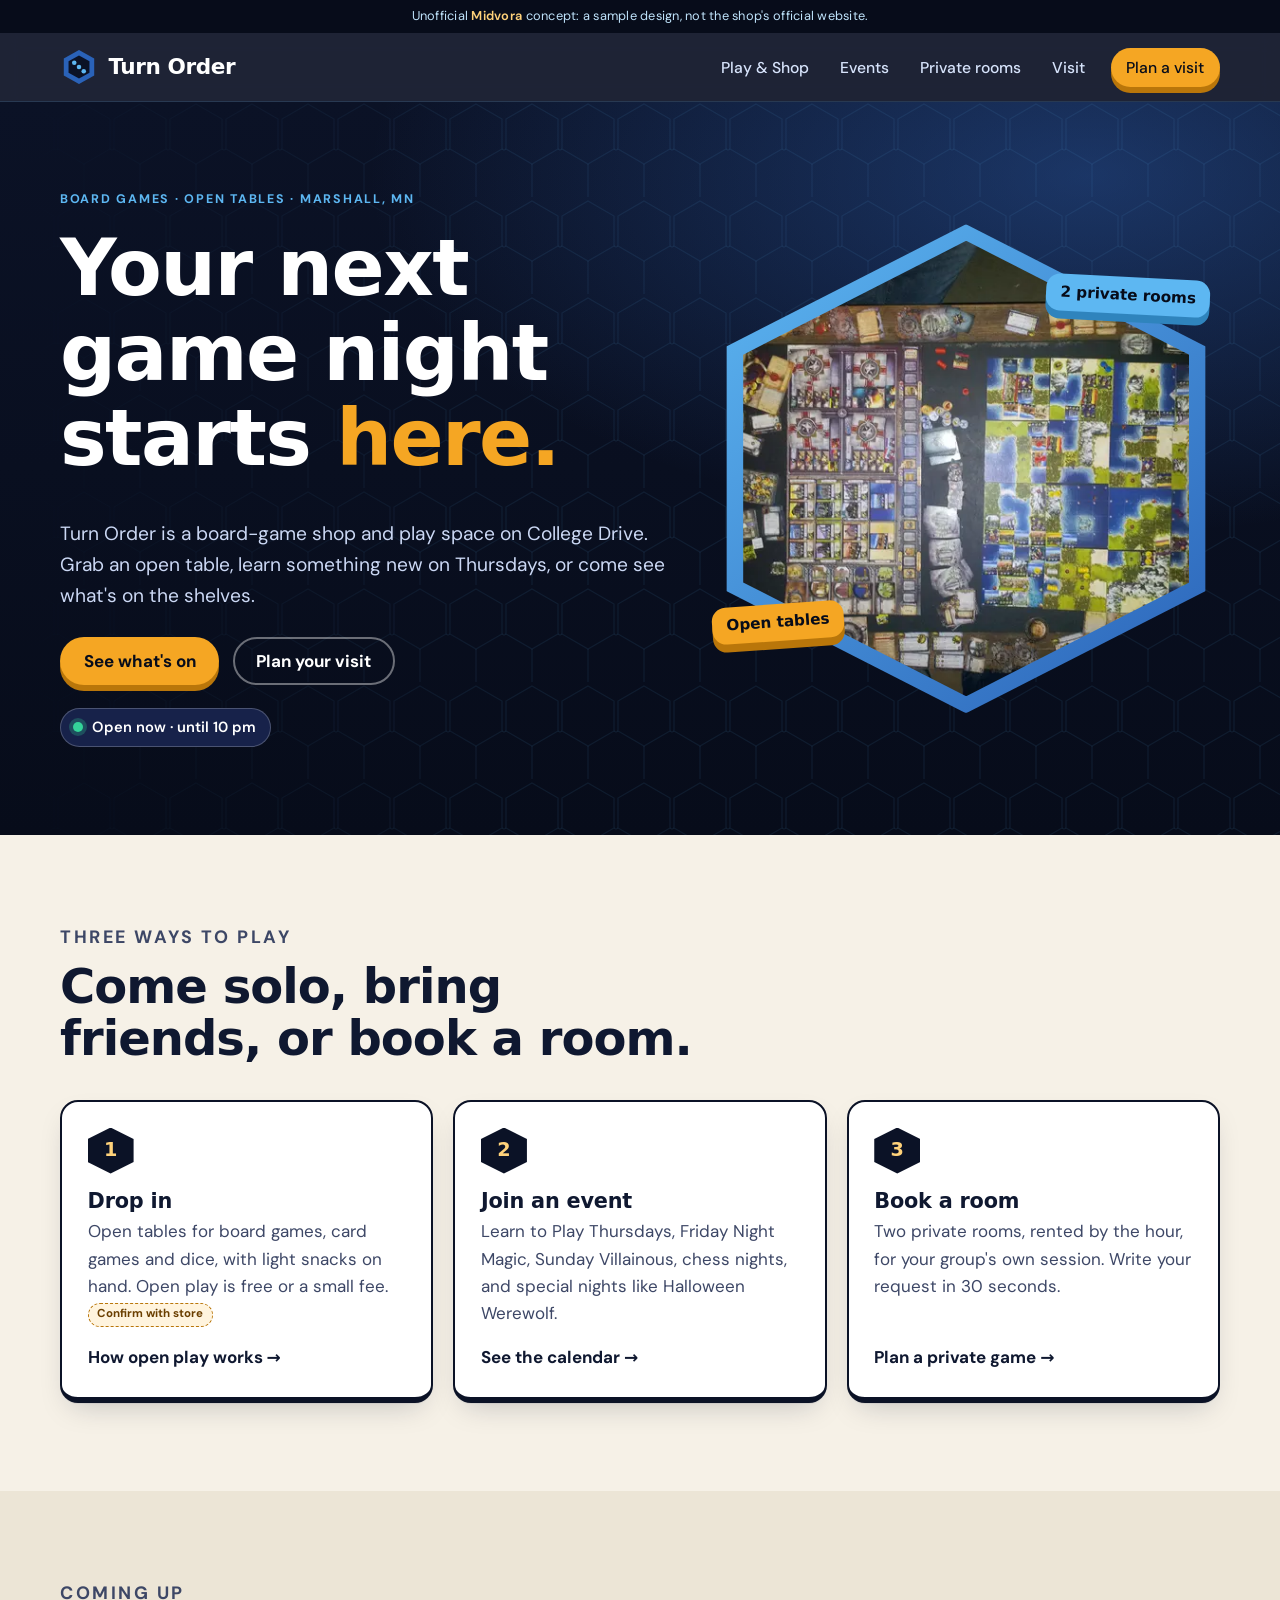
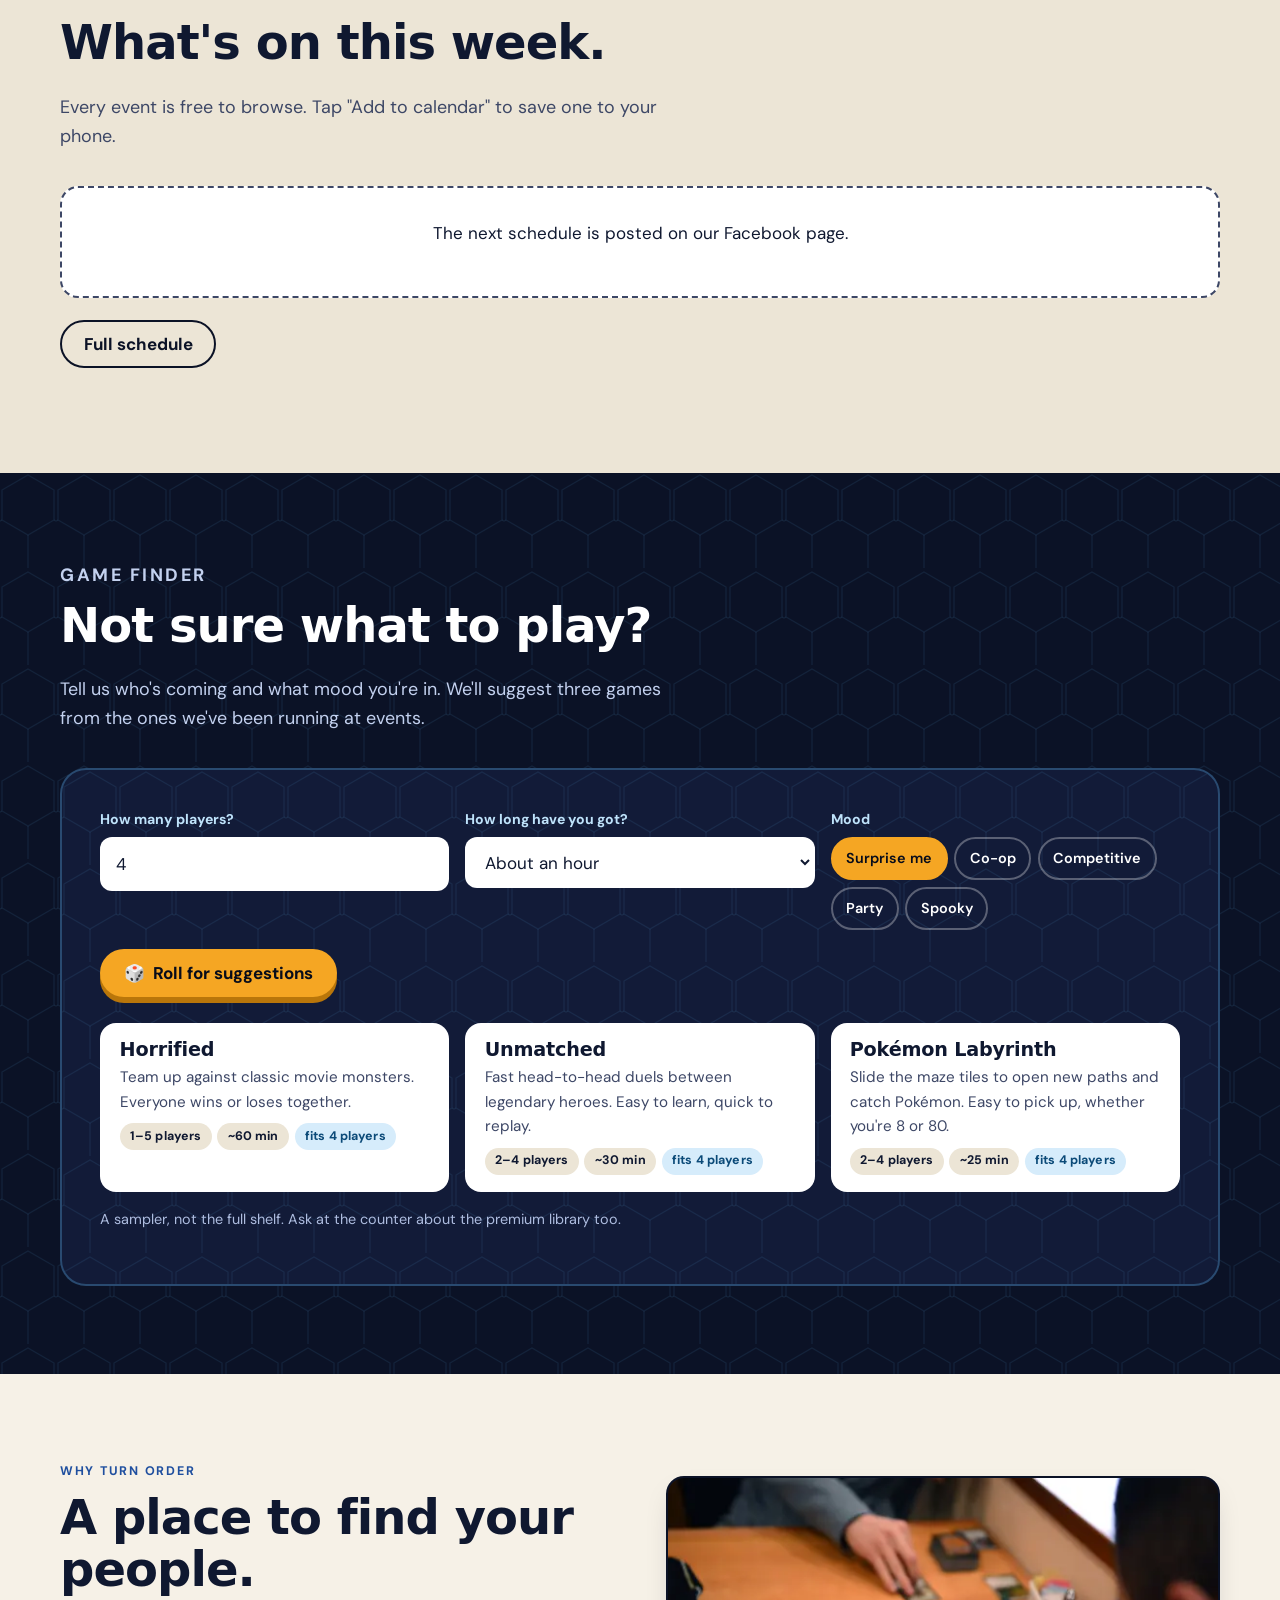
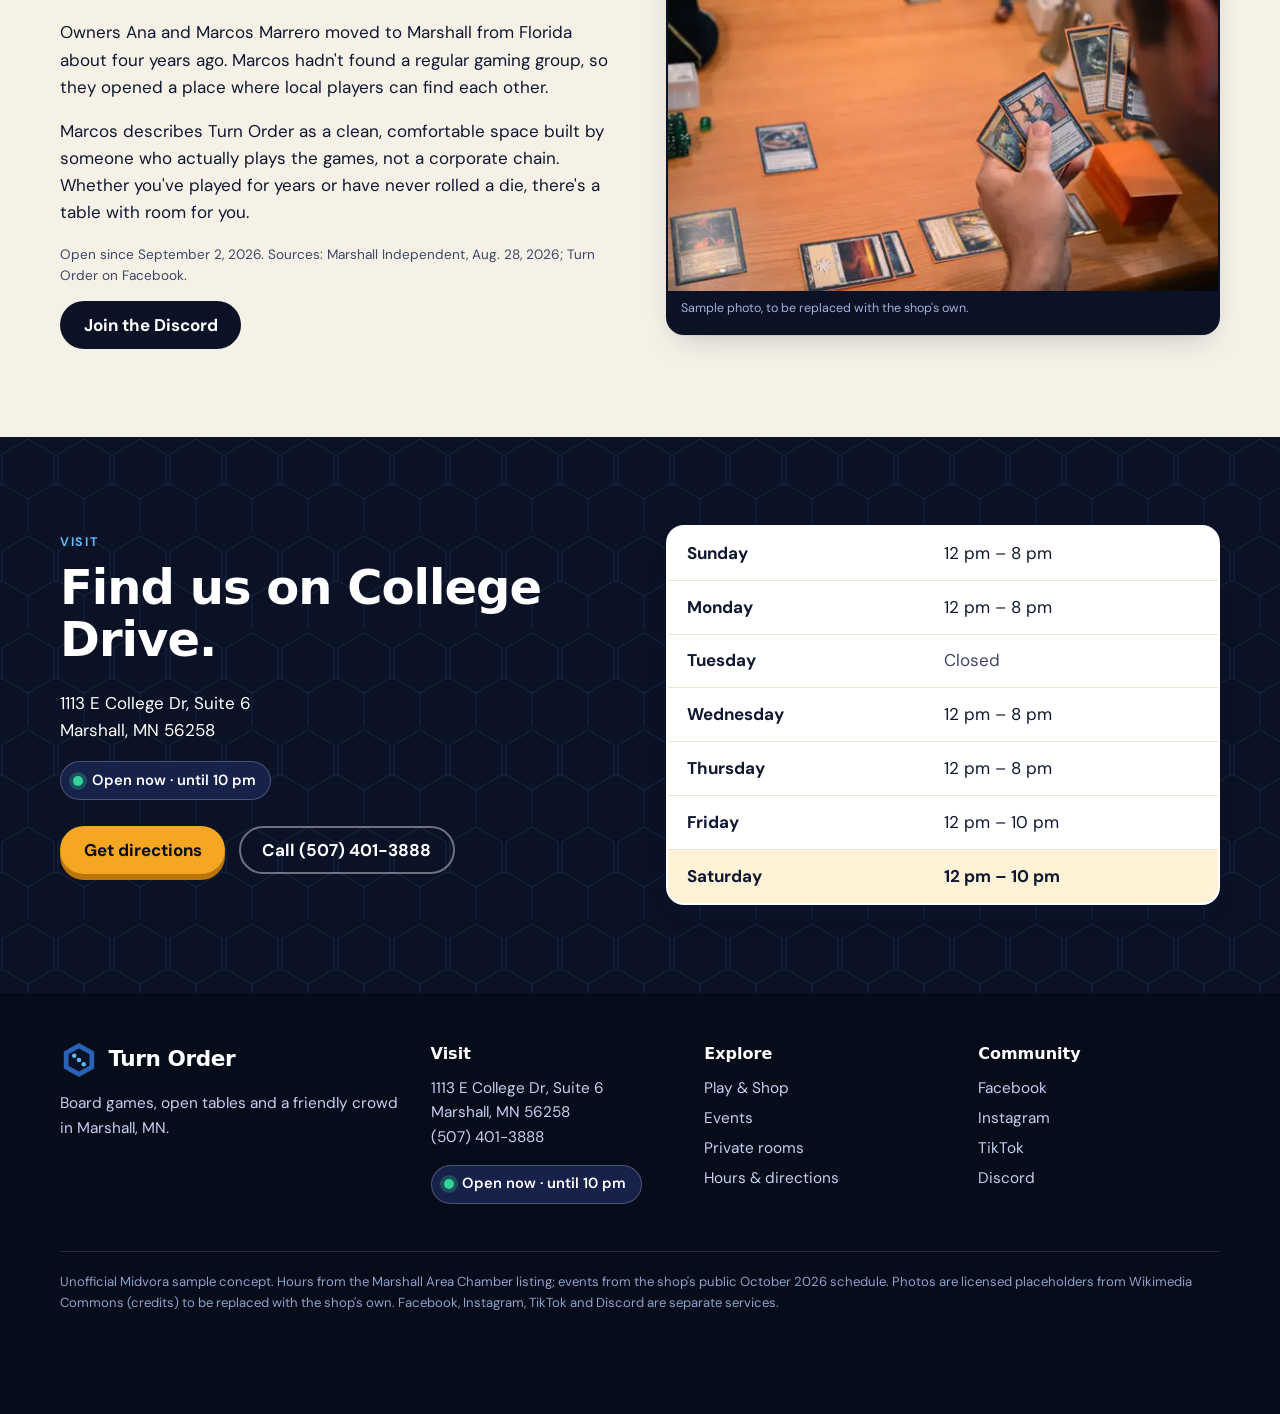
==== commit b6d3f894: "Add weekly promo strip, event details, add-all calendar, game requests Fold in facts from the shop's" ====
--- a/index.html
+++ b/index.html
@@ -61,6 +61,13 @@
   </div>
 </section>
 
+<section class="promos" id="promos" aria-labelledby="promos-h" hidden>
+  <div class="wrap">
+    <div class="promos-head"><h2 id="promos-h">This week at the shop</h2><span>Updated weekly</span></div>
+    <div class="promo-list" id="promo-list"></div>
+  </div>
+</section>
+
 <section class="section">
   <div class="wrap">
     <div class="section-head reveal">
@@ -123,8 +130,8 @@
       <p class="kicker">Why Turn Order</p>
       <h2>A place to find your people.</h2>
       <p>Owners Ana and Marcos Marrero moved to Marshall from Florida about four years ago. Marcos hadn't found a regular gaming group, so they opened a place where local players can find each other.</p>
-      <p>Whether you've played for years or have never rolled a die, there's a table with room for you.</p>
-      <p style="font-size:.85rem;color:var(--ink-soft)">Source: Marshall Independent, Aug. 28, 2026.</p>
+      <p>Marcos describes Turn Order as a clean, comfortable space built by someone who actually plays the games, not a corporate chain. Whether you've played for years or have never rolled a die, there's a table with room for you.</p>
+      <p style="font-size:.85rem;color:var(--ink-soft)">Open since September 2, 2026. Sources: Marshall Independent, Aug. 28, 2026; Turn Order on Facebook.</p>
       <a class="btn btn-dark" href="https://discord.gg/2SvDqBc3d" rel="noopener" target="_blank">Join the Discord</a>
     </div>
     <figure class="photo reveal" style="margin:0"><img src="assets/img/magic-players-640.webp" srcset="assets/img/magic-players-640.webp 640w, assets/img/magic-players-1200.webp 1200w" sizes="(max-width: 920px) 100vw, 560px" width="1920" height="1278" alt="Two players holding fanned-out trading cards over a wooden table" loading="lazy" decoding="async"><figcaption>Sample photo, to be replaced with the shop's own.</figcaption></figure>
@@ -190,7 +197,7 @@
   <a href="https://www.google.com/maps/search/?api=1&amp;query=Turn%20Order%2C%201113%20E%20College%20Dr%20Suite%206%2C%20Marshall%2C%20MN%2056258" rel="noopener" target="_blank">Directions</a>
   <a href="events.html">Events</a>
 </nav>
-<script type="application/json" id="site-data">{"site":{"name":"Turn Order","tagline":"Board games, open tables and a friendly crowd in Marshall, MN.","phone":"(507) 401-3888","phoneHref":"tel:+15074013888","smsHref":"sms:+15074013888","address":{"street":"1113 E College Dr, Suite 6","city":"Marshall","region":"MN","zip":"56258"},"mapsUrl":"https://www.google.com/maps/search/?api=1&query=Turn%20Order%2C%201113%20E%20College%20Dr%20Suite%206%2C%20Marshall%2C%20MN%2056258","timezone":"America/Chicago","hours":[{"day":"Sunday","open":"12:00","close":"20:00"},{"day":"Monday","open":"12:00","close":"20:00"},{"day":"Tuesday","open":null,"close":null},{"day":"Wednesday","open":"12:00","close":"20:00"},{"day":"Thursday","open":"12:00","close":"20:00"},{"day":"Friday","open":"12:00","close":"22:00"},{"day":"Saturday","open":"12:00","close":"22:00"}],"socials":{"facebook":"https://www.facebook.com/turnorderplay","instagram":"https://www.instagram.com/turnorderplay","tiktok":"https://www.tiktok.com/@turnorderplay","discord":"https://discord.gg/2SvDqBc3d"},"seasonal":{"asOf":"October 2026","text":"A spooky Seasonal Selection is stocked for October, with picks like Horrified and haunted-house games."},"hoursSource":"Marshall Area Chamber of Commerce listing"},"events":[{"id":"2026-10-01-ltp","date":"2026-10-01","type":"ltp","title":"Learn to Play: Heroscape","start":"18:00","end":"19:00","desc":"Thursday Learn to Play night featuring Heroscape.","game":"Heroscape","source":"Facebook post, Oct 4 2026 (October Event Schedule)"},{"id":"2026-10-02-magic","date":"2026-10-02","type":"magic","title":"Friday Night Magic","start":"18:00","end":"21:00","desc":"Weekly Friday Night Magic.","source":"Facebook post, Oct 4 2026 (October Event Schedule)"},{"id":"2026-10-04-villainous","date":"2026-10-04","type":"villainous","title":"Disney Villainous","start":"16:00","end":null,"desc":"Sunday Villainous session: Disney edition. End time not posted.","source":"Facebook post, Oct 4 2026 (October Event Schedule)"},{"id":"2026-10-05-chess-kids","date":"2026-10-05","type":"chess","title":"Kids Chess","start":"17:00","end":"18:00","desc":"Monday chess hour for kids.","n":"-kids","source":"Facebook post, Oct 4 2026 (October Event Schedule)"},{"id":"2026-10-05-chess-open","date":"2026-10-05","type":"chess","title":"Open Chess","start":"18:00","end":"20:00","desc":"Open chess play.","n":"-open","source":"Facebook post, Oct 4 2026 (October Event Schedule)"},{"id":"2026-10-08-ltp","date":"2026-10-08","type":"ltp","title":"Learn to Play: Labyrinth","start":"18:00","end":"19:00","desc":"Thursday Learn to Play night featuring Labyrinth.","game":"Labyrinth","source":"Facebook post, Oct 4 2026 (October Event Schedule)"},{"id":"2026-10-09-magic","date":"2026-10-09","type":"magic","title":"Friday Night Magic","start":"18:00","end":"21:00","desc":"Weekly Friday Night Magic.","source":"Facebook post, Oct 4 2026 (October Event Schedule)"},{"id":"2026-10-11-villainous","date":"2026-10-11","type":"villainous","title":"Star Wars Villainous","start":"16:00","end":null,"desc":"Sunday Villainous session: Star Wars edition. End time not posted.","source":"Facebook post, Oct 4 2026 (October Event Schedule)"},{"id":"2026-10-12-chess-kids","date":"2026-10-12","type":"chess","title":"Kids Chess","start":"17:00","end":"18:00","desc":"Monday chess hour for kids.","n":"-kids","source":"Facebook post, Oct 4 2026 (October Event Schedule)"},{"id":"2026-10-12-chess-open","date":"2026-10-12","type":"chess","title":"Open Chess","start":"18:00","end":"20:00","desc":"Open chess play.","n":"-open","source":"Facebook post, Oct 4 2026 (October Event Schedule)"},{"id":"2026-10-15-ltp","date":"2026-10-15","type":"ltp","title":"Learn to Play: Unmatched","start":"18:00","end":"19:00","desc":"Thursday Learn to Play night featuring Unmatched.","game":"Unmatched","source":"Facebook post, Oct 4 2026 (October Event Schedule)"},{"id":"2026-10-16-magic","date":"2026-10-16","type":"magic","title":"Friday Night Magic","start":"18:00","end":"21:00","desc":"Weekly Friday Night Magic.","source":"Facebook post, Oct 4 2026 (October Event Schedule)"},{"id":"2026-10-18-villainous","date":"2026-10-18","type":"villainous","title":"Disney Villainous","start":"16:00","end":null,"desc":"Sunday Villainous session: Disney edition. End time not posted.","source":"Facebook post, Oct 4 2026 (October Event Schedule)"},{"id":"2026-10-19-chess-kids","date":"2026-10-19","type":"chess","title":"Kids Chess","start":"17:00","end":"18:00","desc":"Monday chess hour for kids.","n":"-kids","source":"Facebook post, Oct 4 2026 (October Event Schedule)"},{"id":"2026-10-19-chess-open","date":"2026-10-19","type":"chess","title":"Open Chess","start":"18:00","end":"20:00","desc":"Open chess play.","n":"-open","source":"Facebook post, Oct 4 2026 (October Event Schedule)"},{"id":"2026-10-22-ltp","date":"2026-10-22","type":"ltp","title":"Learn to Play: Horrified","start":"18:00","end":"19:00","desc":"Thursday Learn to Play night featuring Horrified.","game":"Horrified","source":"Facebook post, Oct 4 2026 (October Event Schedule)"},{"id":"2026-10-23-magic","date":"2026-10-23","type":"magic","title":"Friday Night Magic","start":"18:00","end":"21:00","desc":"Weekly Friday Night Magic.","source":"Facebook post, Oct 4 2026 (October Event Schedule)"},{"id":"2026-10-24-special","date":"2026-10-24","type":"special","title":"Halloween Werewolf Night","start":"18:00","end":"20:00","desc":"A beginner-friendly social deception game, a prize drawing, and 10% off select games.","rsvp":"https://www.facebook.com/share/1FQaKAM64v/","source":"Facebook post, Oct 4 2026 (October Event Schedule)"},{"id":"2026-10-25-villainous","date":"2026-10-25","type":"villainous","title":"Marvel Villainous","start":"16:00","end":null,"desc":"Sunday Villainous session: Marvel edition. End time not posted.","source":"Facebook post, Oct 4 2026 (October Event Schedule)"},{"id":"2026-10-26-chess-kids","date":"2026-10-26","type":"chess","title":"Kids Chess","start":"17:00","end":"18:00","desc":"Monday chess hour for kids.","n":"-kids","source":"Facebook post, Oct 4 2026 (October Event Schedule)"},{"id":"2026-10-26-chess-open","date":"2026-10-26","type":"chess","title":"Open Chess","start":"18:00","end":"20:00","desc":"Open chess play.","n":"-open","source":"Facebook post, Oct 4 2026 (October Event Schedule)"},{"id":"2026-10-29-ltp","date":"2026-10-29","type":"ltp","title":"Learn to Play: Betrayal at House on the Hill","start":"18:00","end":"19:00","desc":"Thursday Learn to Play night featuring Betrayal at House on the Hill.","game":"Betrayal at House on the Hill","source":"Facebook post, Oct 4 2026 (October Event Schedule)"},{"id":"2026-10-30-magic","date":"2026-10-30","type":"magic","title":"Friday Night Magic","start":"18:00","end":"21:00","desc":"Weekly Friday Night Magic.","source":"Facebook post, Oct 4 2026 (October Event Schedule)"}],"games":[{"name":"Horrified","min":1,"max":5,"minutes":60,"vibes":["coop","spooky"],"blurb":"Team up against classic movie monsters. Everyone wins or loses together."},{"name":"Unmatched","min":2,"max":4,"minutes":30,"vibes":["competitive","quick"],"blurb":"Fast head-to-head duels between legendary heroes. Easy to learn, quick to replay."},{"name":"Labyrinth","min":2,"max":4,"minutes":20,"vibes":["competitive","quick","family"],"blurb":"Shift the maze walls and race to your treasures. Great for first-timers."},{"name":"Betrayal at House on the Hill","min":3,"max":6,"minutes":60,"vibes":["spooky","coop","competitive"],"blurb":"Explore a haunted house together until one of you turns on the rest."},{"name":"Villainous","min":2,"max":4,"minutes":50,"vibes":["competitive","strategy"],"blurb":"Play the villain. Every character has their own goal and their own way to win."},{"name":"Heroscape","min":2,"max":4,"minutes":60,"vibes":["competitive","strategy"],"blurb":"Build a battlefield, command your army, and fight over the high ground."},{"name":"Werewolf","min":5,"max":20,"minutes":30,"vibes":["party","spooky"],"blurb":"A social deception game: talk, bluff and work out who the wolves are."},{"name":"Chess","min":2,"max":2,"minutes":45,"vibes":["competitive","strategy"],"blurb":"The classic. Open chess nights run Mondays, with a kids hour first."}]}</script>
+<script type="application/json" id="site-data">{"site":{"name":"Turn Order","tagline":"Board games, open tables and a friendly crowd in Marshall, MN.","phone":"(507) 401-3888","phoneHref":"tel:+15074013888","smsHref":"sms:+15074013888","address":{"street":"1113 E College Dr, Suite 6","city":"Marshall","region":"MN","zip":"56258"},"mapsUrl":"https://www.google.com/maps/search/?api=1&query=Turn%20Order%2C%201113%20E%20College%20Dr%20Suite%206%2C%20Marshall%2C%20MN%2056258","timezone":"America/Chicago","hours":[{"day":"Sunday","open":"12:00","close":"20:00"},{"day":"Monday","open":"12:00","close":"20:00"},{"day":"Tuesday","open":null,"close":null},{"day":"Wednesday","open":"12:00","close":"20:00"},{"day":"Thursday","open":"12:00","close":"20:00"},{"day":"Friday","open":"12:00","close":"22:00"},{"day":"Saturday","open":"12:00","close":"22:00"}],"socials":{"facebook":"https://www.facebook.com/turnorderplay","instagram":"https://www.instagram.com/turnorderplay","tiktok":"https://www.tiktok.com/@turnorderplay","discord":"https://discord.gg/2SvDqBc3d"},"seasonal":{"asOf":"October 2026","text":"A spooky Seasonal Selection is stocked for October, with picks like Horrified and haunted-house games."},"hoursSource":"Marshall Area Chamber of Commerce listing","opened":"2026-09-02","messengerHref":"https://m.me/turnorderplay"},"events":[{"id":"2026-10-01-ltp","date":"2026-10-01","type":"ltp","title":"Learn to Play: Heroscape","start":"18:00","end":"19:00","desc":"Thursday Learn to Play night featuring Heroscape.","game":"Heroscape","source":"Facebook post, Oct 4 2026 (October Event Schedule)"},{"id":"2026-10-02-magic","date":"2026-10-02","type":"magic","title":"Friday Night Magic","start":"18:00","end":"21:00","desc":"Weekly Friday Night Magic.","source":"Facebook post, Oct 4 2026 (October Event Schedule)"},{"id":"2026-10-04-villainous","date":"2026-10-04","type":"villainous","title":"Disney Villainous","start":"16:00","end":null,"desc":"Sunday Villainous session: Disney edition. End time not posted.","source":"Facebook post, Oct 4 2026 (October Event Schedule)"},{"id":"2026-10-05-chess-kids","date":"2026-10-05","type":"chess","title":"Kids Chess","start":"17:00","end":"18:00","desc":"Monday chess hour for kids.","n":"-kids","source":"Facebook post, Oct 4 2026 (October Event Schedule)"},{"id":"2026-10-05-chess-open","date":"2026-10-05","type":"chess","title":"Open Chess","start":"18:00","end":"20:00","desc":"Open chess play.","n":"-open","source":"Facebook post, Oct 4 2026 (October Event Schedule)"},{"id":"2026-10-08-ltp","date":"2026-10-08","type":"ltp","title":"Learn to Play: Pokémon Labyrinth","start":"18:00","end":"19:00","desc":"Thursday Learn to Play night featuring Pokémon Labyrinth, a quick maze game for all ages.","game":"Pokémon Labyrinth","source":"Facebook posts, Oct 4 and Oct 5 2026"},{"id":"2026-10-09-magic","date":"2026-10-09","type":"magic","title":"Friday Night Magic","start":"18:00","end":"21:00","desc":"Weekly Friday Night Magic.","source":"Facebook post, Oct 4 2026 (October Event Schedule)"},{"id":"2026-10-11-villainous","date":"2026-10-11","type":"villainous","title":"Star Wars Villainous","start":"16:00","end":null,"desc":"Sunday Villainous session: Star Wars edition. End time not posted.","source":"Facebook post, Oct 4 2026 (October Event Schedule)"},{"id":"2026-10-12-chess-kids","date":"2026-10-12","type":"chess","title":"Kids Chess","start":"17:00","end":"18:00","desc":"Monday chess hour for kids.","n":"-kids","source":"Facebook post, Oct 4 2026 (October Event Schedule)"},{"id":"2026-10-12-chess-open","date":"2026-10-12","type":"chess","title":"Open Chess","start":"18:00","end":"20:00","desc":"Open chess play.","n":"-open","source":"Facebook post, Oct 4 2026 (October Event Schedule)"},{"id":"2026-10-15-ltp","date":"2026-10-15","type":"ltp","title":"Learn to Play: Unmatched","start":"18:00","end":"19:00","desc":"Thursday Learn to Play night featuring Unmatched, with heroes like Medusa, King Arthur, Sinbad and Alice.","game":"Unmatched","source":"Facebook post, Oct 12 2026","details":["Event-night bonus: 10% off any Unmatched volume and all in-store expansions (event night only)","Pick a hero and learn the game with a guided playthrough"]},{"id":"2026-10-16-magic","date":"2026-10-16","type":"magic","title":"Friday Night Magic","start":"18:00","end":"21:00","desc":"Weekly Friday Night Magic.","source":"Facebook post, Oct 4 2026 (October Event Schedule)","details":["Posted for the Oct 9 Point Chase: free entry, prizes, points window 6 to 9 pm, prizes awarded at 9 pm","Format: casual/focused Commander, max 2 decks you can swap between games, no cEDH decks and no proxies","The host assigns games as players are ready"],"unconfirmed":"The Point Chase format was posted for Oct 9. Confirm it continues."},{"id":"2026-10-18-villainous","date":"2026-10-18","type":"villainous","title":"Disney Villainous","start":"16:00","end":null,"desc":"Sunday Villainous session: Disney edition. End time not posted.","source":"Facebook post, Oct 4 2026 (October Event Schedule)"},{"id":"2026-10-19-chess-kids","date":"2026-10-19","type":"chess","title":"Kids Chess","start":"17:00","end":"18:00","desc":"Monday chess hour for kids.","n":"-kids","source":"Facebook post, Oct 4 2026 (October Event Schedule)"},{"id":"2026-10-19-chess-open","date":"2026-10-19","type":"chess","title":"Open Chess","start":"18:00","end":"20:00","desc":"Open chess play.","n":"-open","source":"Facebook post, Oct 4 2026 (October Event Schedule)"},{"id":"2026-10-22-ltp","date":"2026-10-22","type":"ltp","title":"Learn to Play: Horrified","start":"18:00","end":"19:00","desc":"Thursday Learn to Play night featuring Horrified.","game":"Horrified","source":"Facebook post, Oct 4 2026 (October Event Schedule)"},{"id":"2026-10-23-magic","date":"2026-10-23","type":"magic","title":"Friday Night Magic","start":"18:00","end":"21:00","desc":"Weekly Friday Night Magic.","source":"Facebook post, Oct 4 2026 (October Event Schedule)","details":["Posted for the Oct 9 Point Chase: free entry, prizes, points window 6 to 9 pm, prizes awarded at 9 pm","Format: casual/focused Commander, max 2 decks you can swap between games, no cEDH decks and no proxies","The host assigns games as players are ready"],"unconfirmed":"The Point Chase format was posted for Oct 9. Confirm it continues."},{"id":"2026-10-24-special","date":"2026-10-24","type":"special","title":"Halloween Werewolf Night","start":"18:00","end":"20:30","desc":"Ultimate Werewolf, the classic game of bluffing and social deduction. No experience needed, and staff run every game.","rsvp":"https://www.facebook.com/share/1FQaKAM64v/","source":"Facebook event post, Oct 2 2026 (poster says 6-8:30 pm; the Oct 4 calendar graphic says 6-8 pm)","cost":"","details":["6:00 pm: Learn to Play and Round 1, a warm-up game that's good for beginners","6:30 pm: Round 2, with advanced roles added (Seer, Witch, Tanner and more)","7:15 pm: Round 3, with special rules and maximum chaos","End of night: grand prize raffle (you must be present to win)","Raffle: 3 copies of Ultimate Werewolf. Earn 1 ticket for every game you play, plus 2 bonus tickets for wearing a costume","Snack bar and cooler open. 10% off all Horror, Mystery and Social Deduction board games all night"]},{"id":"2026-10-25-villainous","date":"2026-10-25","type":"villainous","title":"Marvel Villainous","start":"16:00","end":null,"desc":"Sunday Villainous session: Marvel edition. End time not posted.","source":"Facebook post, Oct 4 2026 (October Event Schedule)"},{"id":"2026-10-26-chess-kids","date":"2026-10-26","type":"chess","title":"Kids Chess","start":"17:00","end":"18:00","desc":"Monday chess hour for kids.","n":"-kids","source":"Facebook post, Oct 4 2026 (October Event Schedule)"},{"id":"2026-10-26-chess-open","date":"2026-10-26","type":"chess","title":"Open Chess","start":"18:00","end":"20:00","desc":"Open chess play.","n":"-open","source":"Facebook post, Oct 4 2026 (October Event Schedule)"},{"id":"2026-10-29-ltp","date":"2026-10-29","type":"ltp","title":"Learn to Play: Betrayal at House on the Hill","start":"18:00","end":"19:00","desc":"Thursday Learn to Play night featuring Betrayal at House on the Hill.","game":"Betrayal at House on the Hill","source":"Facebook post, Oct 4 2026 (October Event Schedule)"},{"id":"2026-10-30-magic","date":"2026-10-30","type":"magic","title":"Friday Night Magic","start":"18:00","end":"21:00","desc":"Weekly Friday Night Magic.","source":"Facebook post, Oct 4 2026 (October Event Schedule)","details":["Posted for the Oct 9 Point Chase: free entry, prizes, points window 6 to 9 pm, prizes awarded at 9 pm","Format: casual/focused Commander, max 2 decks you can swap between games, no cEDH decks and no proxies","The host assigns games as players are ready"],"unconfirmed":"The Point Chase format was posted for Oct 9. Confirm it continues."}],"games":[{"name":"Horrified","min":1,"max":5,"minutes":60,"vibes":["coop","spooky"],"blurb":"Team up against classic movie monsters. Everyone wins or loses together."},{"name":"Unmatched","min":2,"max":4,"minutes":30,"vibes":["competitive","quick"],"blurb":"Fast head-to-head duels between legendary heroes. Easy to learn, quick to replay."},{"name":"Pokémon Labyrinth","min":2,"max":4,"minutes":25,"vibes":["competitive","quick","family"],"blurb":"Slide the maze tiles to open new paths and catch Pokémon. Easy to pick up, whether you're 8 or 80."},{"name":"Betrayal at House on the Hill","min":3,"max":6,"minutes":60,"vibes":["spooky","coop","competitive"],"blurb":"Explore a haunted house together until one of you turns on the rest."},{"name":"Villainous","min":2,"max":4,"minutes":50,"vibes":["competitive","strategy"],"blurb":"Play the villain. Every character has their own goal and their own way to win."},{"name":"Heroscape","min":2,"max":4,"minutes":60,"vibes":["competitive","strategy"],"blurb":"Build a battlefield, command your army, and fight over the high ground."},{"name":"Werewolf","min":5,"max":20,"minutes":30,"vibes":["party","spooky"],"blurb":"A social deception game: talk, bluff and work out who the wolves are."},{"name":"Chess","min":2,"max":2,"minutes":45,"vibes":["competitive","strategy"],"blurb":"The classic. Open chess nights run Mondays, with a kids hour first."}],"promos":[{"id":"unmatched-oct15","tag":"10% off","icon":"⚔️","title":"Learn to Play Unmatched","body":"Pick a hero and learn the game with us. Get 10% off any Unmatched volume and all in-store expansions. Event night only.","from":"2026-10-12","until":"2026-10-15","cta":{"label":"See the event","href":"events.html"},"source":"Facebook post, Oct 12 2026"},{"id":"werewolf-oct24","tag":"10% off + raffle","icon":"🐺","title":"Halloween Werewolf Night","body":"Saturday, Oct 24, 6 to 8:30 pm. 10% off Horror, Mystery and Social Deduction games all night, plus a raffle for 3 copies of Ultimate Werewolf. Costumes earn bonus tickets.","from":"2026-10-15","until":"2026-10-24","cta":{"label":"RSVP on Facebook","href":"https://www.facebook.com/share/1FQaKAM64v/","external":true},"source":"Facebook post, Oct 2 2026"},{"id":"seasonal-oct","tag":"New in","icon":"🎃","title":"Spooky Seasonal Selection","body":"Halloween-ready games are on the shelves, from monster hunts like Horrified to haunted-house mysteries.","from":"2026-10-14","until":"2026-10-31","cta":{"label":"See the shop","href":"play.html#shop"},"source":"Facebook post, ~Oct 14 2026"}]}</script>
 <script src="assets/js/main.js" defer></script>
 </body>
 </html>
--- a/assets/css/styles.css
+++ b/assets/css/styles.css
@@ -27,6 +27,7 @@
 *, *::before, *::after { box-sizing: border-box; }
 html { scroll-behavior: smooth; -webkit-text-size-adjust: 100%; }
 [id] { scroll-margin-top: 96px; }
+[hidden] { display: none !important; }
 body {
   margin: 0;
   font-family: var(--font-body);
@@ -179,7 +180,7 @@
 .fields { display: grid; grid-template-columns: repeat(3, 1fr); gap: 1rem; margin-bottom: 1.2rem; }
 .field label, .field legend { display: block; font-weight: 700; font-size: .88rem; margin-bottom: .4rem; color: var(--sky-200); padding: 0; }
 .field fieldset { border: 0; padding: 0; margin: 0; }
-.field input[type="number"], .field input[type="date"], .field input[type="time"], .field select, .field textarea { width: 100%; font: inherit; color: var(--ink); background: var(--white); border: 2px solid transparent; border-radius: 12px; padding: .7rem .85rem; }
+.field input[type="text"], .field input[type="number"], .field input[type="date"], .field input[type="time"], .field select, .field textarea { width: 100%; font: inherit; color: var(--ink); background: var(--white); border: 2px solid transparent; border-radius: 12px; padding: .7rem .85rem; }
 .field textarea { min-height: 90px; resize: vertical; }
 .pills { display: flex; flex-wrap: wrap; gap: .4rem; }
 .pills label { margin: 0; cursor: pointer; position: relative; }
@@ -226,6 +227,33 @@
 .footer ul { list-style: none; margin: 0; padding: 0; display: grid; gap: .35rem; }
 .footer .fine { margin-top: 2rem; padding-top: 1.2rem; border-top: 1px solid rgba(255, 255, 255, .12); font-size: .82rem; color: #8ea1c9; }
 
+/* promos */
+.promos { position: relative; z-index: 2; margin-top: -64px; padding-bottom: 1rem; }
+.promos[hidden] { display: none; }
+.promos-head { display: flex; align-items: baseline; justify-content: space-between; gap: 1rem; margin-bottom: .9rem; color: var(--white); }
+.promos-head h2 { font-size: 1.15rem; letter-spacing: .02em; margin: 0; text-transform: uppercase; }
+.promos-head span { font-size: .85rem; color: var(--sky-200); }
+.promo-list { display: grid; grid-template-columns: repeat(auto-fit, minmax(270px, 1fr)); gap: 1rem; }
+.promo { background: var(--white); border: 2px solid var(--navy-900); border-top: 8px solid var(--amber-500); border-radius: var(--radius); padding: 1.1rem 1.3rem 1.2rem; box-shadow: 0 18px 40px -18px rgba(7, 12, 26, .6); display: flex; flex-direction: column; }
+.promo-top { display: flex; align-items: center; justify-content: space-between; gap: .75rem; margin-bottom: .6rem; }
+.promo-icon { width: 46px; height: 46px; display: grid; place-items: center; clip-path: polygon(50% 0, 100% 25%, 100% 75%, 50% 100%, 0 75%, 0 25%); background: var(--navy-900); font-size: 1.25rem; }
+.promo-tag { background: var(--amber-500); color: var(--navy-950); font-family: var(--font-display); font-weight: 800; font-size: .95rem; padding: .3rem .8rem; border-radius: 999px; }
+.promo h3 { font-size: 1.2rem; margin-bottom: .35rem; }
+.promo p { color: var(--ink-soft); font-size: .96rem; margin-bottom: .9rem; }
+.promo-foot { margin-top: auto; display: flex; align-items: center; justify-content: space-between; gap: .75rem; flex-wrap: wrap; }
+.promo-ends { font-size: .8rem; font-weight: 700; color: #7a3d00; background: #ffe9c7; padding: .2rem .65rem; border-radius: 999px; }
+.promo .more { font-weight: 700; text-decoration: none; font-size: .95rem; }
+.promo .more:hover { text-decoration: underline; }
+
+/* events extras */
+.filter-row { display: flex; flex-wrap: wrap; align-items: flex-start; justify-content: space-between; gap: .75rem 1rem; margin-bottom: 1.5rem; }
+.filter-row .filters { margin-bottom: 0; }
+.ev-details { margin-top: .6rem; }
+.ev-details summary { cursor: pointer; font-weight: 700; font-size: .92rem; color: var(--blue-700); }
+.ev-details ul { margin: .55rem 0 0; padding-left: 1.1rem; display: grid; gap: .35rem; font-size: .95rem; color: var(--ink-soft); }
+.ev-details p { margin: .6rem 0 0; font-size: .88rem; }
+.dark .panel { background: var(--navy-800); border-color: rgba(93, 183, 242, .3); }
+
 /* mobile action bar */
 .actionbar { display: none; }
 
@@ -250,6 +278,8 @@
   .hex-frame { max-width: 360px; order: -1; }
   .g3, .results, .fields { grid-template-columns: 1fr; }
   .rhythm { grid-template-columns: repeat(2, 1fr); }
+  .hero .wrap { padding-bottom: 3.5rem; }
+  .promos { margin-top: -24px; }
   .footer .cols { grid-template-columns: 1fr 1fr; }
   .menu-btn { display: inline-block; }
   .nav { display: none; position: absolute; top: 100%; left: 0; right: 0; flex-direction: column; align-items: stretch; background: var(--navy-900); padding: .75rem 1rem 1.2rem; border-bottom: 1px solid rgba(93, 183, 242, .2); }
@@ -261,6 +291,8 @@
 @media (max-width: 640px) {
   body { font-size: 1rem; }
   .g2 { grid-template-columns: 1fr; }
+  .promo-list { display: flex; overflow-x: auto; scroll-snap-type: x mandatory; gap: .85rem; padding-bottom: .6rem; margin-inline: -1rem; padding-inline: 1rem; scroll-padding-inline: 1rem; }
+  .promo { flex: 0 0 82%; scroll-snap-align: start; }
   .event { grid-template-columns: auto 1fr; }
   .event .acts { grid-column: 1 / -1; justify-content: flex-start; }
   .rhythm { grid-template-columns: 1fr; }
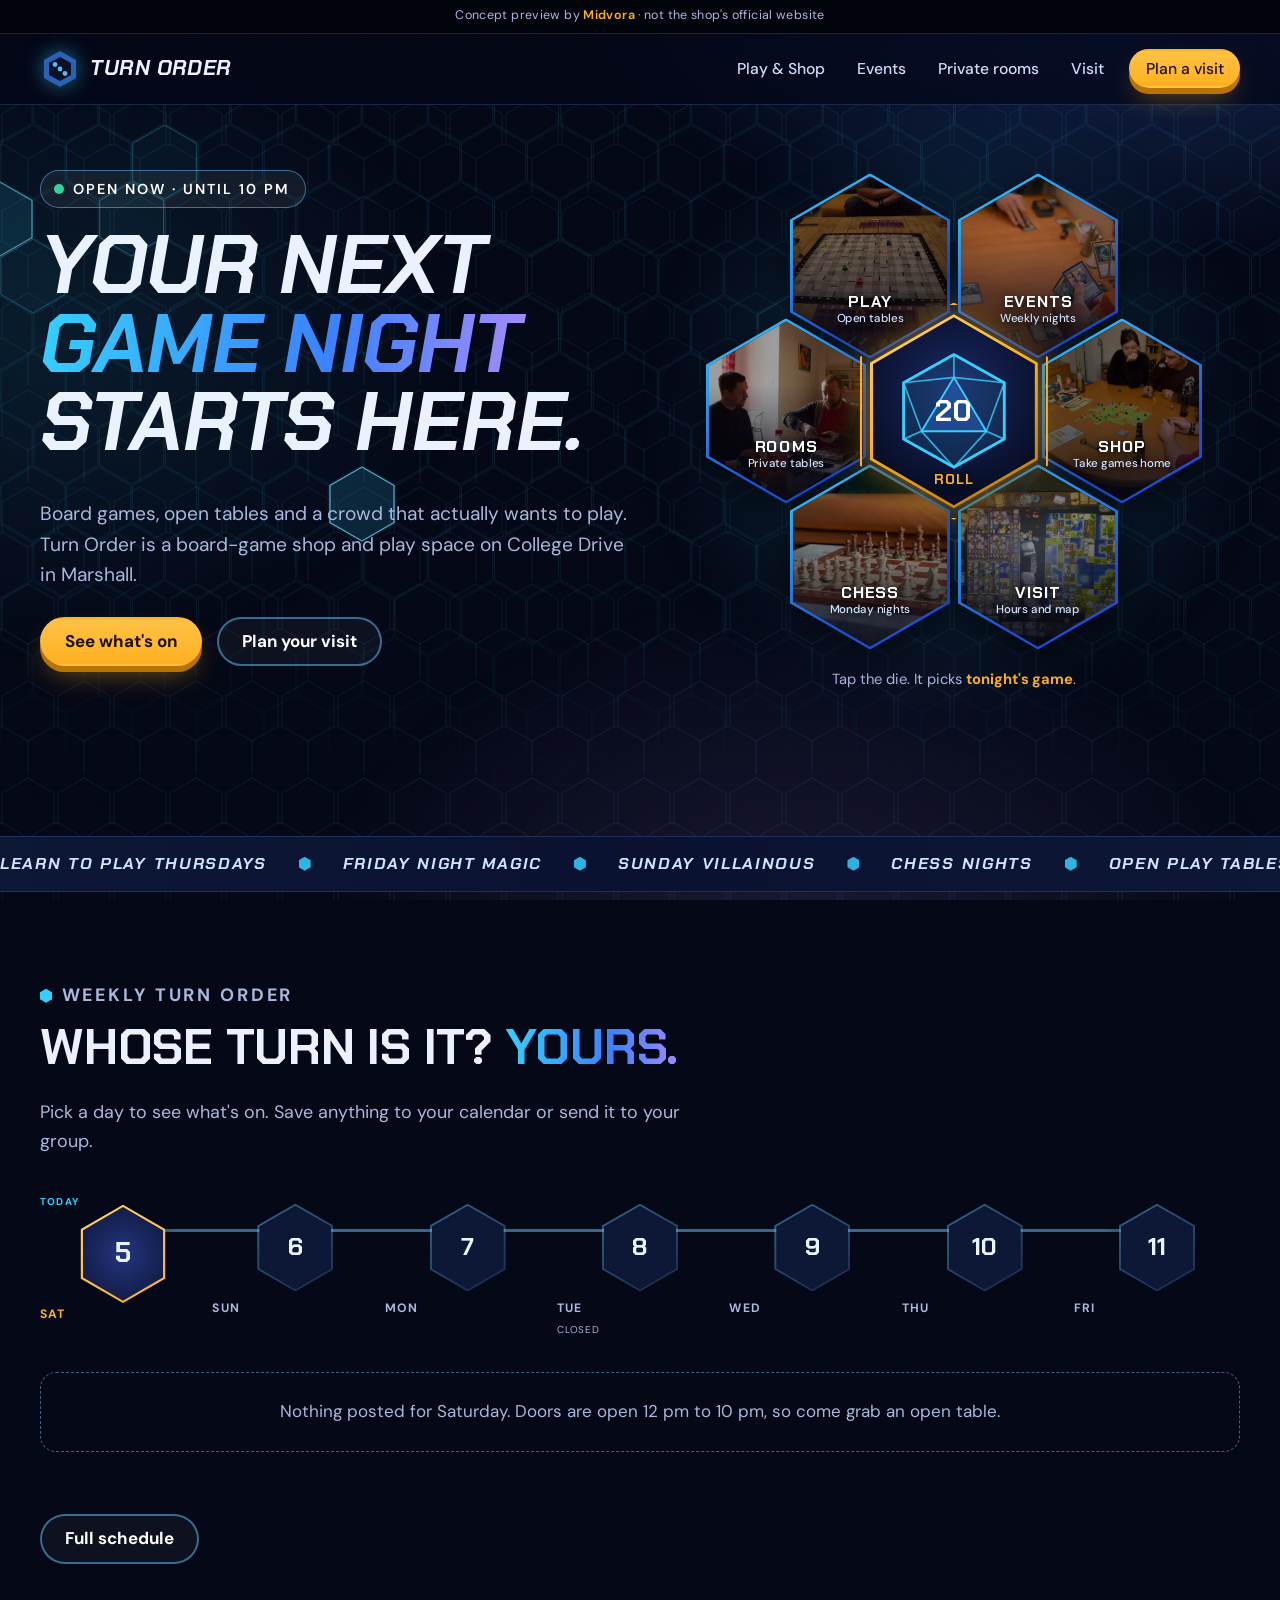
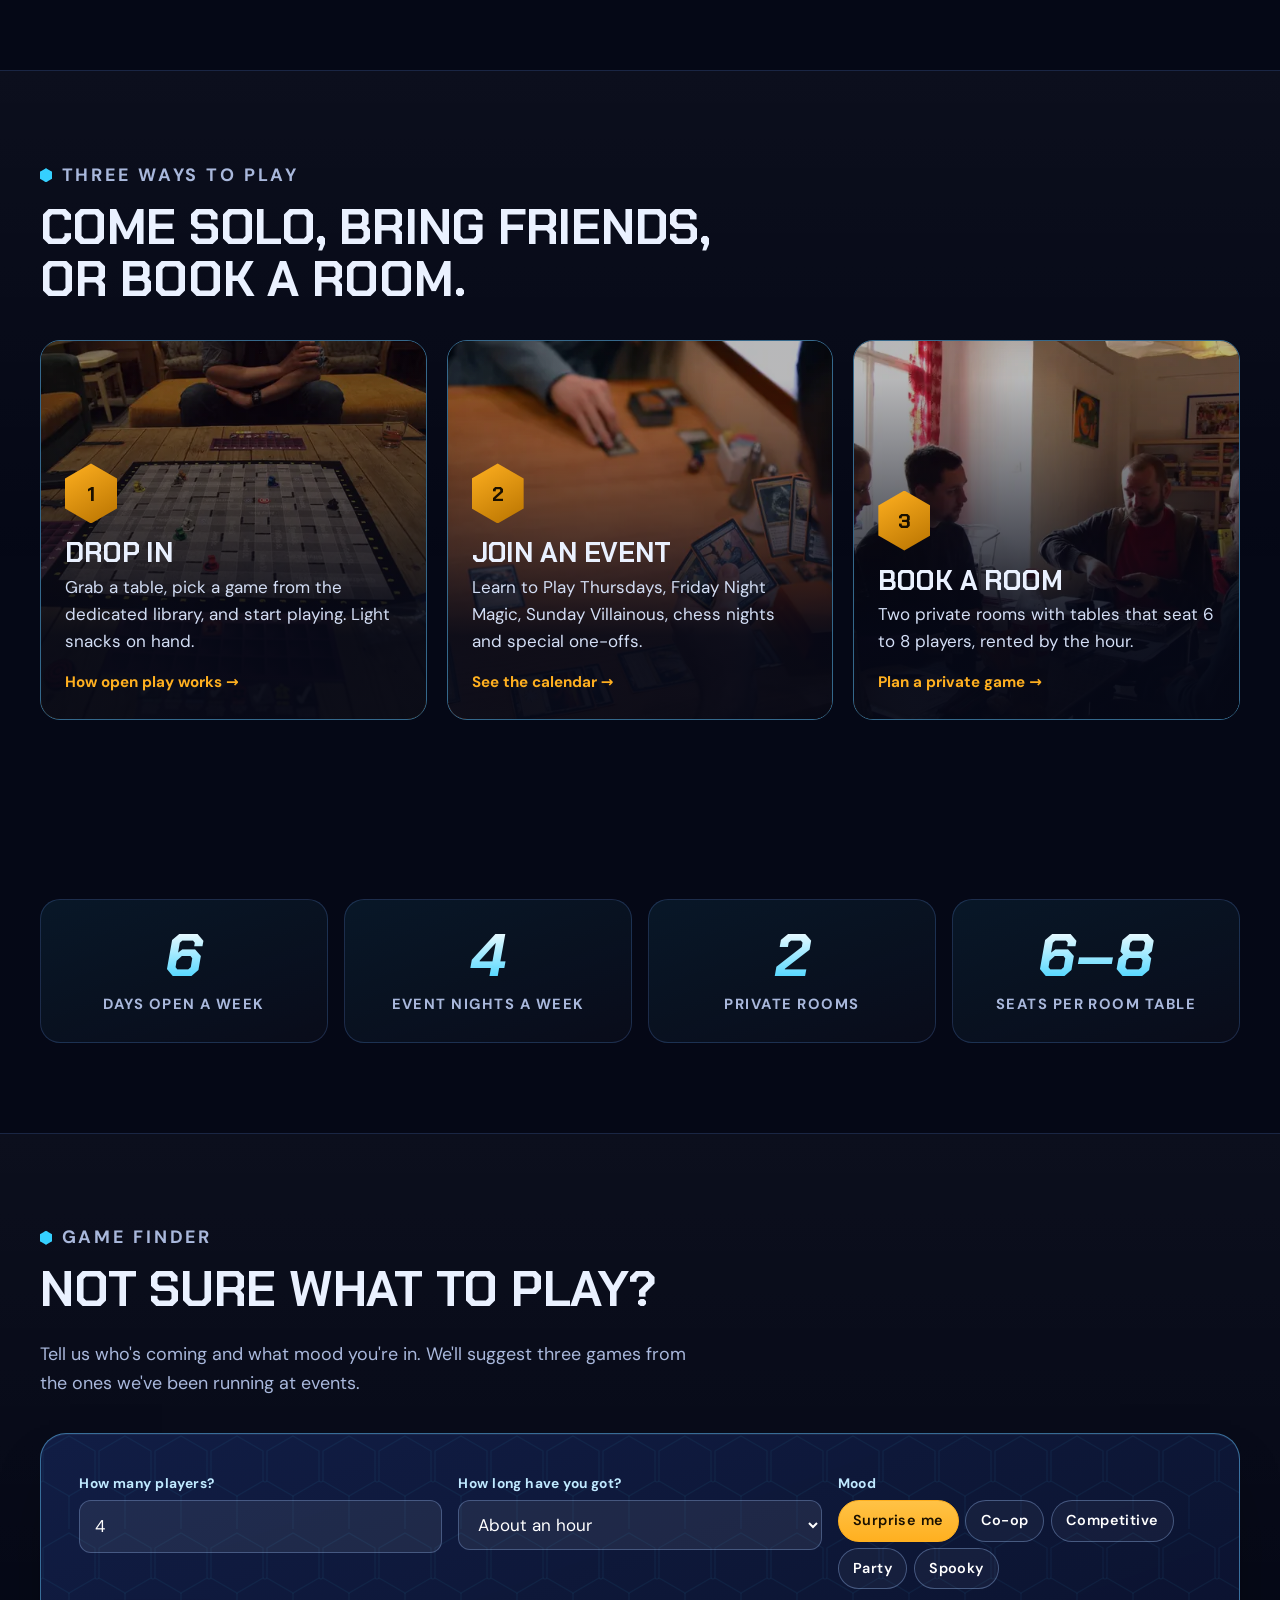
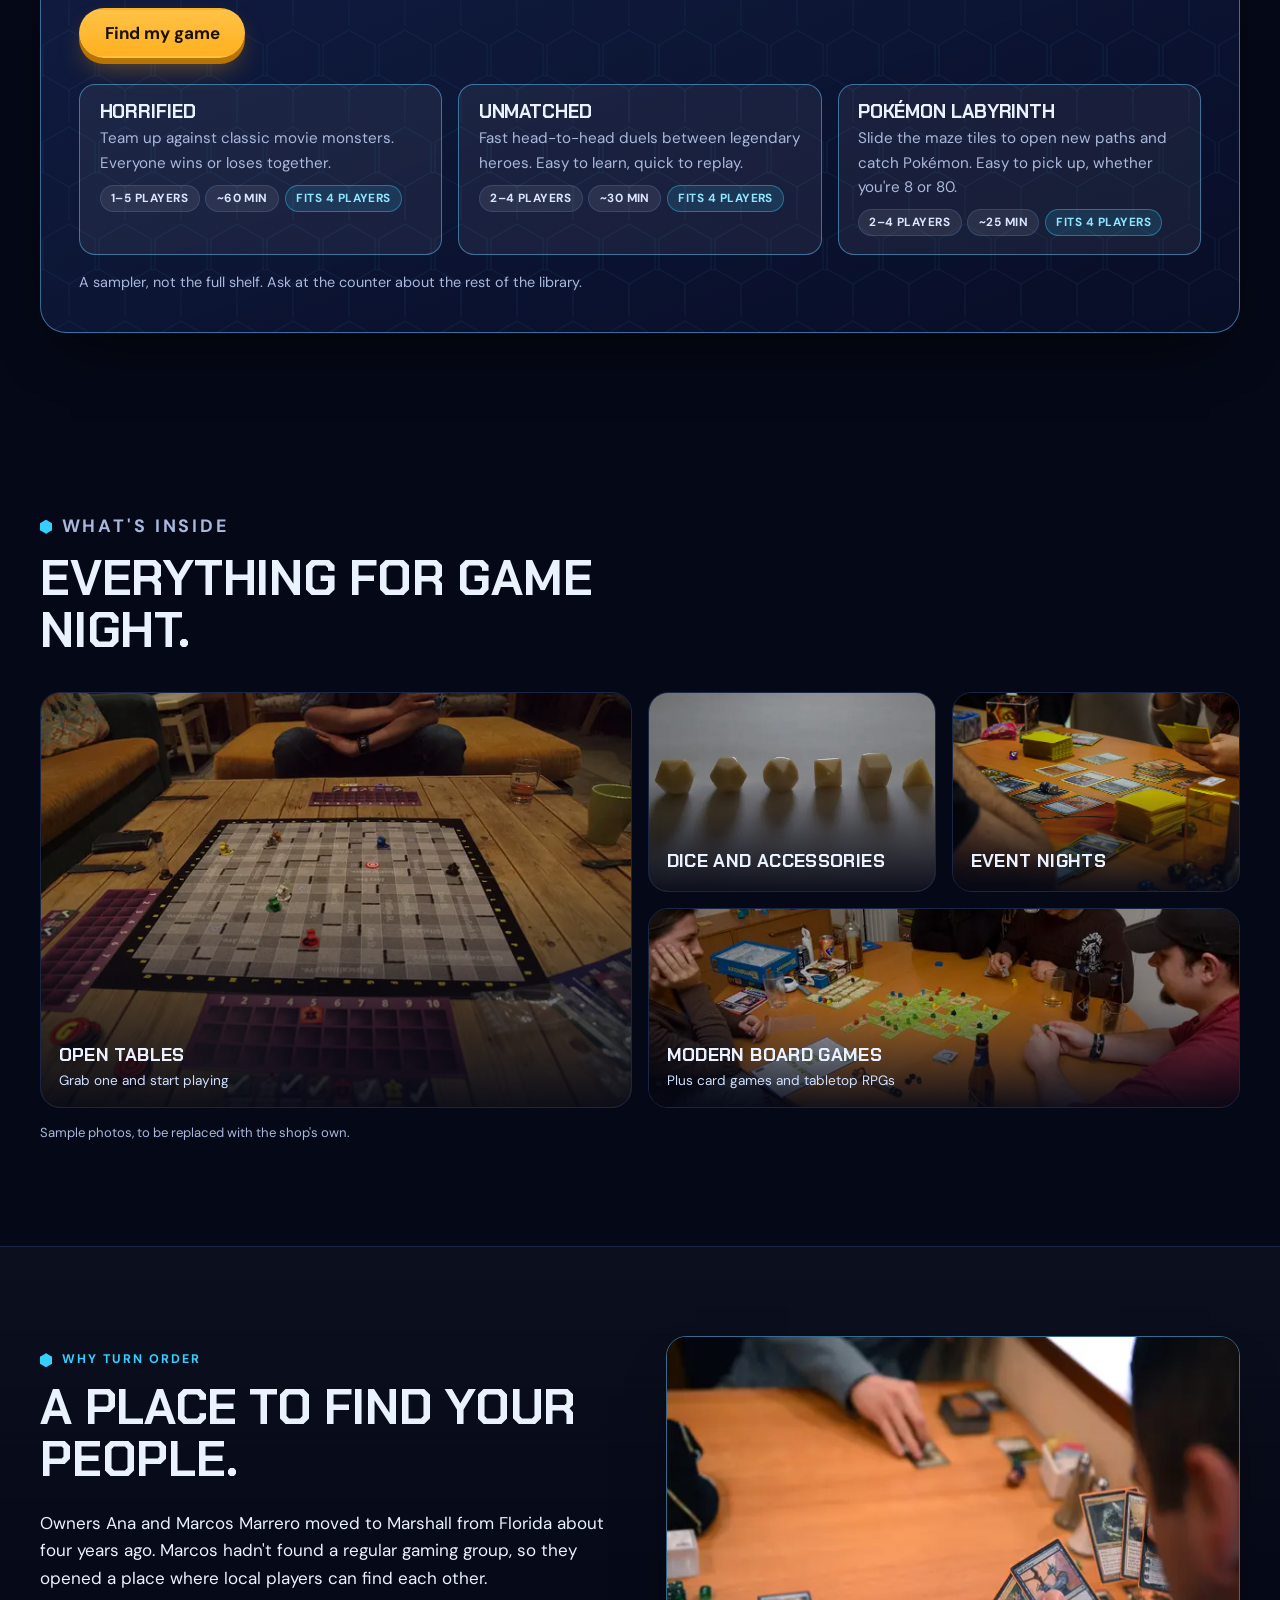
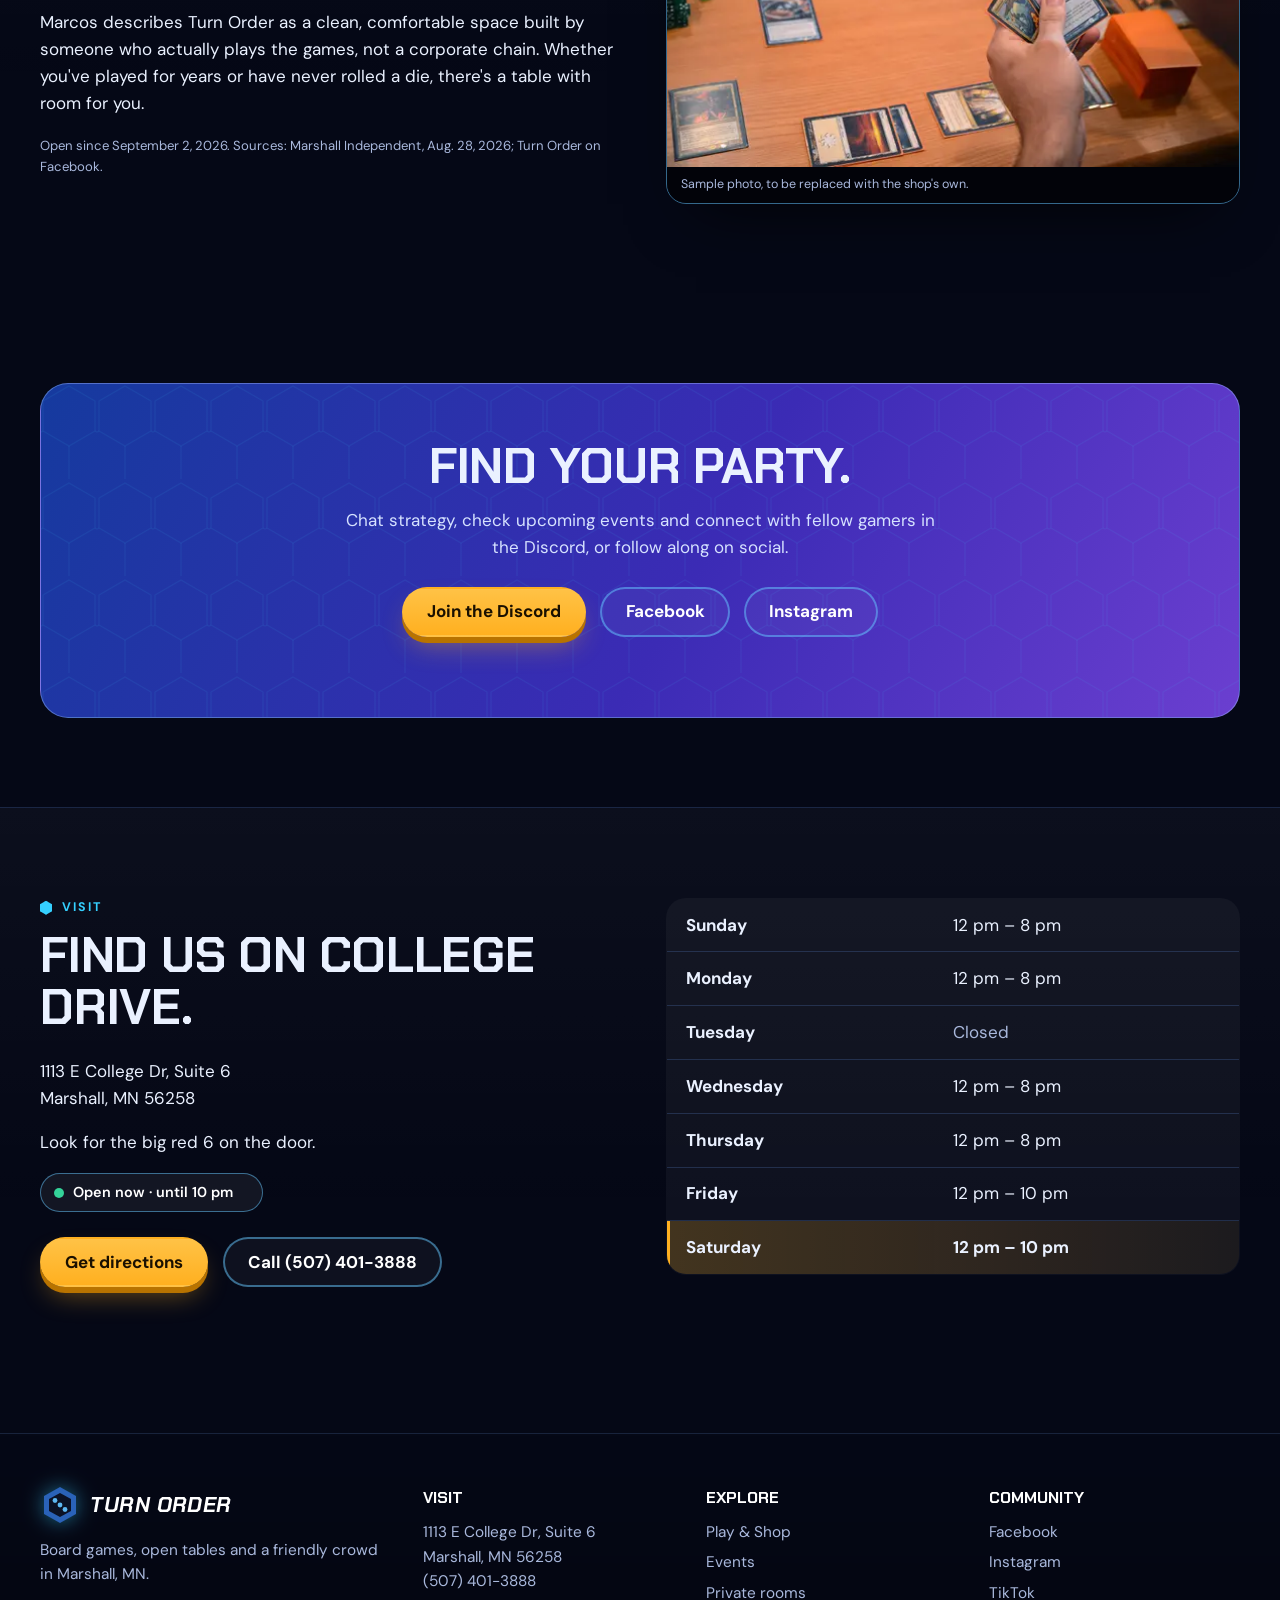
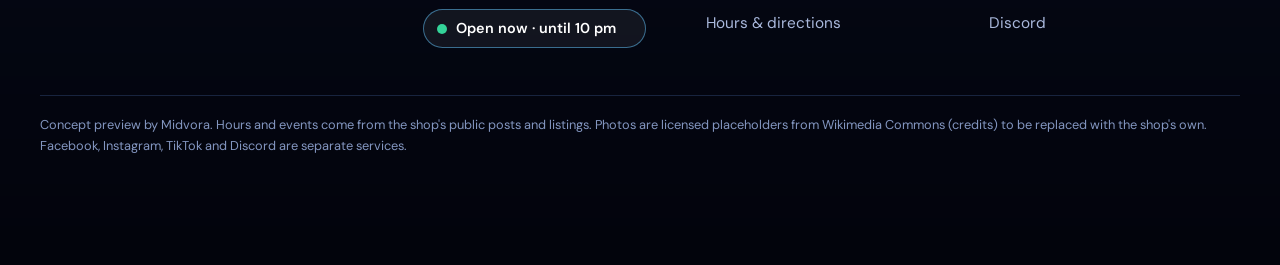
==== commit dbd46078: "Redesign: dark game theme, honeycomb board with d20, live countdown, turn-order tracker Remove all C" ====
--- a/index.html
+++ b/index.html
@@ -5,7 +5,7 @@
 <meta name="viewport" content="width=device-width, initial-scale=1">
 <title>Turn Order | Board games and open play in Marshall, MN</title>
 <meta name="description" content="Board-game shop and play space on College Drive in Marshall, MN. Open tables, Learn to Play Thursdays, Friday Night Magic, chess and private rooms.">
-<meta name="theme-color" content="#0b1226">
+<meta name="theme-color" content="#050816">
 <meta property="og:type" content="website">
 <meta property="og:site_name" content="Turn Order">
 <meta property="og:title" content="Turn Order | Board games and open play in Marshall, MN">
@@ -14,16 +14,15 @@
 <meta name="twitter:card" content="summary_large_image">
 
 <link rel="icon" href="assets/favicon.svg" type="image/svg+xml">
-<link rel="preload" href="assets/fonts/bricolage-grotesque.woff2" as="font" type="font/woff2" crossorigin>
+<link rel="preload" href="assets/fonts/chakra-petch-700-italic.woff2" as="font" type="font/woff2" crossorigin>
 <link rel="preload" href="assets/fonts/dm-sans.woff2" as="font" type="font/woff2" crossorigin>
-<link rel="preload" as="image" href="assets/img/hero-table-640.webp" imagesrcset="assets/img/hero-table-640.webp 640w, assets/img/hero-table-900.webp 900w" imagesizes="(max-width: 920px) 90vw, 470px" fetchpriority="high">
 <link rel="stylesheet" href="assets/css/fonts.css">
 <link rel="stylesheet" href="assets/css/styles.css">
 <script type="application/ld+json">{"@context":"https://schema.org","@type":"HobbyShop","name":"Turn Order","description":"Board-game shop and play space with open tables, events and two private rooms.","telephone":"+1-507-401-3888","address":{"@type":"PostalAddress","streetAddress":"1113 E College Dr, Suite 6","addressLocality":"Marshall","addressRegion":"MN","postalCode":"56258","addressCountry":"US"},"openingHoursSpecification":[{"@type":"OpeningHoursSpecification","dayOfWeek":["Monday","Wednesday","Thursday","Sunday"],"opens":"12:00","closes":"20:00"},{"@type":"OpeningHoursSpecification","dayOfWeek":["Friday","Saturday"],"opens":"12:00","closes":"22:00"}],"sameAs":["https://www.facebook.com/turnorderplay","https://www.instagram.com/turnorderplay","https://www.tiktok.com/@turnorderplay","https://discord.gg/2SvDqBc3d"]}</script>
 </head>
 <body>
 <a class="skip" href="#main">Skip to content</a>
-<aside class="concept" aria-label="Concept notice">Unofficial <b>Midvora</b> concept: a sample design, not the shop's official website.</aside>
+<aside class="concept" aria-label="Concept notice">Concept preview by <b>Midvora</b> · not the shop's official website</aside>
 <header class="site-header">
   <div class="wrap bar">
     <a class="brand" href="index.html" aria-label="Turn Order, home"><svg viewBox="0 0 40 40" aria-hidden="true" focusable="false"><polygon points="20,2 36,11 36,29 20,38 4,29 4,11" fill="#2a62b8"/><polygon points="20,8 31,14 31,26 20,32 9,26 9,14" fill="#0b1226"/><circle cx="15" cy="15.5" r="2.4" fill="#5db7f2"/><circle cx="20" cy="20" r="2.4" fill="#5db7f2"/><circle cx="25" cy="24.5" r="2.4" fill="#5db7f2"/></svg><span>Turn Order</span></a>
@@ -40,23 +39,42 @@
 <main id="main">
 
 <section class="hero">
-  <div class="wrap">
+  <canvas id="hex-field" aria-hidden="true"></canvas>
+  <div class="wrap hero-grid">
     <div>
-      <p class="eyebrow">Board games · Open tables · Marshall, MN</p>
-      <h1>Your next game night starts <em>here.</em></h1>
-      <p class="lead">Turn Order is a board-game shop and play space on College Drive. Grab an open table, learn something new on Thursdays, or come see what's on the shelves.</p>
+      <p class="eyebrow"><span class="status" data-status data-state="closed">Checking hours…</span></p>
+      <h1>Your next <span class="grad">game night</span> starts here.</h1>
+      <p class="lead">Board games, open tables and a crowd that actually wants to play. Turn Order is a board-game shop and play space on College Drive in Marshall.</p>
       <div class="actions">
         <a class="btn btn-primary" href="events.html">See what's on</a>
         <a class="btn btn-ghost" href="visit.html">Plan your visit</a>
       </div>
-      <span class="status" data-status data-state="closed">Checking hours…</span>
-      <div class="next-card" id="hero-next" aria-live="polite"><small>Next up</small><strong>See the full schedule</strong><span><a href="events.html" style="color:inherit">Events →</a></span></div>
-    </div>
-    <div class="hex-frame">
-      <div class="hex hex-bg"></div>
-      <div class="hex hex-img"><img src="assets/img/hero-table-640.webp" srcset="assets/img/hero-table-640.webp 640w, assets/img/hero-table-900.webp 900w" sizes="(max-width: 920px) 90vw, 470px" width="1920" height="1440" alt="A sprawling board game laid out across a wooden table, seen from above" fetchpriority="high"></div>
-      <div class="hex-chip c1" style="--r:-4deg">Open tables</div>
-      <div class="hex-chip c2" style="--r:3deg">2 private rooms</div>
+      <div class="next-card" id="hero-next" aria-live="polite"><small>Next up</small><strong>See the full schedule</strong><span><a href="events.html" style="color:inherit">Events →</a></span><span class="count">&amp;nbsp;</span></div>
+    </div>
+    <div class="board-col">
+      <div class="board" role="group" aria-label="Explore Turn Order">
+        <div class="tile-wrap" style="--x:-0.5;--y:-0.75"><a class="tile" href="play.html"><span class="tile-in"><img src="assets/img/meeples-sq.webp" width="360" height="360" alt="" decoding="async"><span class="tile-label">Play<small>Open tables</small></span></span></a></div>
+        <div class="tile-wrap" style="--x:0.5;--y:-0.75"><a class="tile" href="events.html"><span class="tile-in"><img src="assets/img/magic-players-sq.webp" width="360" height="360" alt="" decoding="async"><span class="tile-label">Events<small>Weekly nights</small></span></span></a></div>
+        <div class="tile-wrap" style="--x:-1;--y:0"><a class="tile" href="rooms.html"><span class="tile-in"><img src="assets/img/rpg-group-sq.webp" width="360" height="360" alt="" decoding="async"><span class="tile-label">Rooms<small>Private tables</small></span></span></a></div>
+        <div class="tile-wrap" style="--x:1;--y:0"><a class="tile" href="play.html#shop"><span class="tile-in"><img src="assets/img/carcassonne-sq.webp" width="360" height="360" alt="" decoding="async"><span class="tile-label">Shop<small>Take games home</small></span></span></a></div>
+        <div class="tile-wrap" style="--x:-0.5;--y:0.75"><a class="tile" href="events.html#chess"><span class="tile-in"><img src="assets/img/chess-sq.webp" width="360" height="360" alt="" decoding="async"><span class="tile-label">Chess<small>Monday nights</small></span></span></a></div>
+        <div class="tile-wrap" style="--x:0.5;--y:0.75"><a class="tile" href="visit.html"><span class="tile-in"><img src="assets/img/hero-table-sq.webp" width="360" height="360" alt="" decoding="async"><span class="tile-label">Visit<small>Hours and map</small></span></span></a></div>
+        <div class="tile-wrap die-wrap" style="--x:0;--y:0">
+          <button class="tile die" id="die" type="button" aria-label="Roll the twenty-sided die to pick tonight's game">
+            <span class="tile-in">
+              <svg class="die-svg" viewBox="0 0 100 100" aria-hidden="true">
+                <polygon class="die-body" points="50,3 92,26.5 92,73.5 50,97 8,73.5 8,26.5"/>
+                <polygon class="die-face" points="50,22 77,67 23,67"/>
+                <path class="die-edges" d="M50 22V3M50 22 8 26.5M50 22 92 26.5M77 67 92 26.5M77 67 92 73.5M77 67 50 97M23 67 8 26.5M23 67 8 73.5M23 67 50 97"/>
+                <text id="die-num" x="50" y="58" text-anchor="middle">20</text>
+              </svg>
+              <span class="tile-label">Roll</span>
+            </span>
+          </button>
+        </div>
+      </div>
+      <p class="board-hint" id="board-hint">Tap the die. It picks <b>tonight's game</b>.</p>
+      <div class="roll-card" id="roll-card" aria-live="polite" hidden></div>
     </div>
   </div>
 </section>
@@ -68,33 +86,47 @@
   </div>
 </section>
 
-<section class="section">
+<div class="marquee" aria-hidden="true"><div class="marquee-track"><div class="marquee-set"><span class="marquee-item">Learn to Play Thursdays</span><span class="marquee-item">Friday Night Magic</span><span class="marquee-item">Sunday Villainous</span><span class="marquee-item">Chess Nights</span><span class="marquee-item">Open Play Tables</span><span class="marquee-item">Private Rooms</span><span class="marquee-item">Snack Bar</span><span class="marquee-item">Board Games</span><span class="marquee-item">Card Games</span><span class="marquee-item">Tabletop RPGs</span><span class="marquee-item">Dice</span></div><div class="marquee-set"><span class="marquee-item">Learn to Play Thursdays</span><span class="marquee-item">Friday Night Magic</span><span class="marquee-item">Sunday Villainous</span><span class="marquee-item">Chess Nights</span><span class="marquee-item">Open Play Tables</span><span class="marquee-item">Private Rooms</span><span class="marquee-item">Snack Bar</span><span class="marquee-item">Board Games</span><span class="marquee-item">Card Games</span><span class="marquee-item">Tabletop RPGs</span><span class="marquee-item">Dice</span></div></div></div>
+
+<section class="section" id="week">
+  <div class="wrap">
+    <div class="section-head reveal">
+      <p class="kicker">Weekly turn order</p>
+      <h2>Whose turn is it? <span class="grad">Yours.</span></h2>
+      <p>Pick a day to see what's on. Save anything to your calendar or send it to your group.</p>
+    </div>
+    <div class="tracker reveal" id="tracker" role="tablist" aria-label="Pick a day"></div>
+    <div class="day-panel" id="day-panel" role="tabpanel" aria-live="polite"><noscript><div class="panel-note">See the schedule on <a href="https://www.facebook.com/turnorderplay">our Facebook page</a>.</div></noscript></div>
+    <p style="margin-top:1.4rem"><a class="btn btn-ghost" href="events.html">Full schedule</a></p>
+  </div>
+</section>
+
+<section class="section alt">
   <div class="wrap">
     <div class="section-head reveal">
       <p class="kicker">Three ways to play</p>
       <h2>Come solo, bring friends, or book a room.</h2>
     </div>
     <div class="grid g3">
-      <article class="card reveal"><div class="num">1</div><h3>Drop in</h3><p>Open tables for board games, card games and dice, with light snacks on hand. Open play is free or a small fee. <span class="confirm" title="Not yet confirmed with the owners">Confirm with store</span></p><a class="more" href="play.html">How open play works →</a></article>
-      <article class="card reveal"><div class="num">2</div><h3>Join an event</h3><p>Learn to Play Thursdays, Friday Night Magic, Sunday Villainous, chess nights, and special nights like Halloween Werewolf.</p><a class="more" href="events.html">See the calendar →</a></article>
-      <article class="card reveal"><div class="num">3</div><h3>Book a room</h3><p>Two private rooms, rented by the hour, for your group's own session. Write your request in 30 seconds.</p><a class="more" href="rooms.html">Plan a private game →</a></article>
-    </div>
-  </div>
-</section>
-
-<section class="section cream2">
-  <div class="wrap">
-    <div class="section-head reveal">
-      <p class="kicker">Coming up</p>
-      <h2>What's on this week.</h2>
-      <p>Every event is free to browse. Tap "Add to calendar" to save one to your phone.</p>
-    </div>
-    <div id="next-events"><noscript><div class="empty"><p>See the schedule on <a href="https://www.facebook.com/turnorderplay">our Facebook page</a>.</p></div></noscript></div>
-    <p style="margin-top:1.4rem"><a class="btn btn-outline" href="events.html">Full schedule</a></p>
-  </div>
-</section>
-
-<section class="section dark" id="finder-section">
+      <a class="pcard tilt reveal" href="play.html"><img src="assets/img/meeples-640.webp" srcset="assets/img/meeples-640.webp 640w, assets/img/meeples-1200.webp 1200w" sizes="(max-width: 920px) 100vw, 380px" width="1920" height="1440" alt="A board game in progress on a wooden table, with colorful pawns on the board" loading="lazy" decoding="async"><div class="pcard-body"><span class="hexicon">1</span><h3>Drop in</h3><p>Grab a table, pick a game from the dedicated library, and start playing. Light snacks on hand.</p><span class="more">How open play works →</span></div></a>
+      <a class="pcard tilt reveal" href="events.html"><img src="assets/img/magic-players-640.webp" srcset="assets/img/magic-players-640.webp 640w, assets/img/magic-players-1200.webp 1200w" sizes="(max-width: 920px) 100vw, 380px" width="1920" height="1278" alt="Two players holding fanned-out trading cards over a table" loading="lazy" decoding="async"><div class="pcard-body"><span class="hexicon">2</span><h3>Join an event</h3><p>Learn to Play Thursdays, Friday Night Magic, Sunday Villainous, chess nights and special one-offs.</p><span class="more">See the calendar →</span></div></a>
+      <a class="pcard tilt reveal" href="rooms.html"><img src="assets/img/rpg-group-640.webp" srcset="assets/img/rpg-group-640.webp 640w, assets/img/rpg-group-1200.webp 1000w" sizes="(max-width: 920px) 100vw, 380px" width="1000" height="749" alt="Friends gathered around a table playing a tabletop role-playing game" loading="lazy" decoding="async"><div class="pcard-body"><span class="hexicon">3</span><h3>Book a room</h3><p>Two private rooms with tables that seat 6 to 8 players, rented by the hour.</p><span class="more">Plan a private game →</span></div></a>
+    </div>
+  </div>
+</section>
+
+<section class="section">
+  <div class="wrap">
+    <div class="stats">
+      <div class="stat tilt reveal"><b class="count-up" data-to="6">6</b><span>Days open a week</span></div>
+      <div class="stat tilt reveal"><b class="count-up" data-to="4">4</b><span>Event nights a week</span></div>
+      <div class="stat tilt reveal"><b class="count-up" data-to="2">2</b><span>Private rooms</span></div>
+      <div class="stat tilt reveal"><b>6–8</b><span>Seats per room table</span></div>
+    </div>
+  </div>
+</section>
+
+<section class="section alt" id="finder-section">
   <div class="wrap">
     <div class="section-head reveal">
       <p class="kicker">Game finder</p>
@@ -116,38 +148,68 @@
               <label><input type="radio" name="vibe" value="spooky"><span>Spooky</span></label>
             </div></fieldset></div>
         </div>
-        <button class="btn btn-primary" type="submit"><span id="roll-die" aria-hidden="true">🎲</span> Roll for suggestions</button>
+        <button class="btn btn-primary" type="submit">Find my game</button>
       </form>
       <div class="results" id="finder-out" aria-live="polite"></div>
-      <p class="finder-note">A sampler, not the full shelf. Ask at the counter about the premium library too.</p>
+      <p class="finder-note">A sampler, not the full shelf. Ask at the counter about the rest of the library.</p>
     </div>
   </div>
 </section>
 
 <section class="section">
+  <div class="wrap">
+    <div class="section-head reveal">
+      <p class="kicker">What's inside</p>
+      <h2>Everything for game night.</h2>
+    </div>
+    <div class="bento reveal">
+      <figure><img src="assets/img/meeples-640.webp" srcset="assets/img/meeples-640.webp 640w, assets/img/meeples-1200.webp 1200w" sizes="(max-width: 920px) 100vw, 600px" width="1920" height="1440" alt="A board game in progress on a wooden coffee table" loading="lazy" decoding="async"><figcaption>Open tables<small>Grab one and start playing</small></figcaption></figure>
+      <figure><img src="assets/img/dice-640.webp" srcset="assets/img/dice-640.webp 640w, assets/img/dice-1200.webp 1200w" sizes="(max-width: 920px) 50vw, 300px" width="1920" height="1034" alt="Polyhedral dice in a row" loading="lazy" decoding="async"><figcaption>Dice and accessories</figcaption></figure>
+      <figure><img src="assets/img/commander-640.webp" srcset="assets/img/commander-640.webp 640w, assets/img/commander-1200.webp 1200w" sizes="(max-width: 920px) 50vw, 300px" width="1920" height="1280" alt="Players at a card game table" loading="lazy" decoding="async"><figcaption>Event nights</figcaption></figure>
+      <figure><img src="assets/img/carcassonne-640.webp" srcset="assets/img/carcassonne-640.webp 640w, assets/img/carcassonne-1200.webp 1200w" sizes="(max-width: 920px) 100vw, 600px" width="1920" height="1277" alt="A tile-laying board game with small wooden figures" loading="lazy" decoding="async"><figcaption>Modern board games<small>Plus card games and tabletop RPGs</small></figcaption></figure>
+    </div>
+    <p class="note">Sample photos, to be replaced with the shop's own.</p>
+  </div>
+</section>
+
+<section class="section alt">
   <div class="wrap split">
     <div class="reveal">
       <p class="kicker">Why Turn Order</p>
       <h2>A place to find your people.</h2>
       <p>Owners Ana and Marcos Marrero moved to Marshall from Florida about four years ago. Marcos hadn't found a regular gaming group, so they opened a place where local players can find each other.</p>
       <p>Marcos describes Turn Order as a clean, comfortable space built by someone who actually plays the games, not a corporate chain. Whether you've played for years or have never rolled a die, there's a table with room for you.</p>
-      <p style="font-size:.85rem;color:var(--ink-soft)">Open since September 2, 2026. Sources: Marshall Independent, Aug. 28, 2026; Turn Order on Facebook.</p>
-      <a class="btn btn-dark" href="https://discord.gg/2SvDqBc3d" rel="noopener" target="_blank">Join the Discord</a>
-    </div>
-    <figure class="photo reveal" style="margin:0"><img src="assets/img/magic-players-640.webp" srcset="assets/img/magic-players-640.webp 640w, assets/img/magic-players-1200.webp 1200w" sizes="(max-width: 920px) 100vw, 560px" width="1920" height="1278" alt="Two players holding fanned-out trading cards over a wooden table" loading="lazy" decoding="async"><figcaption>Sample photo, to be replaced with the shop's own.</figcaption></figure>
-  </div>
-</section>
-
-<section class="section dark">
-  <div class="wrap split">
+      <p class="note">Open since September 2, 2026. Sources: Marshall Independent, Aug. 28, 2026; Turn Order on Facebook.</p>
+    </div>
+    <figure class="photo tilt reveal"><img src="assets/img/magic-players-640.webp" srcset="assets/img/magic-players-640.webp 640w, assets/img/magic-players-1200.webp 1200w" sizes="(max-width: 920px) 100vw, 560px" width="1920" height="1278" alt="Two players holding fanned-out trading cards over a wooden table" loading="lazy" decoding="async"><figcaption>Sample photo, to be replaced with the shop's own.</figcaption></figure>
+  </div>
+</section>
+
+<section class="section">
+  <div class="wrap">
+    <div class="cta-band reveal">
+      <h2>Find your party.</h2>
+      <p>Chat strategy, check upcoming events and connect with fellow gamers in the Discord, or follow along on social.</p>
+      <div class="actions">
+        <a class="btn btn-primary" href="https://discord.gg/2SvDqBc3d" rel="noopener" target="_blank">Join the Discord</a>
+        <a class="btn btn-ghost" href="https://www.facebook.com/turnorderplay" rel="noopener" target="_blank">Facebook</a>
+        <a class="btn btn-ghost" href="https://www.instagram.com/turnorderplay" rel="noopener" target="_blank">Instagram</a>
+      </div>
+    </div>
+  </div>
+</section>
+
+<section class="section alt">
+  <div class="wrap split" style="align-items:start">
     <div class="reveal">
       <p class="kicker">Visit</p>
       <h2>Find us on College Drive.</h2>
       <p>1113 E College Dr, Suite 6<br>Marshall, MN 56258</p>
+      <p>Look for the big red 6 on the door.</p>
       <p><span class="status" data-status data-state="closed">Checking hours…</span></p>
       <div class="actions"><a class="btn btn-primary" href="https://www.google.com/maps/search/?api=1&amp;query=Turn%20Order%2C%201113%20E%20College%20Dr%20Suite%206%2C%20Marshall%2C%20MN%2056258" rel="noopener" target="_blank">Get directions</a><a class="btn btn-ghost" href="tel:+15074013888">Call (507) 401-3888</a></div>
     </div>
-    <table class="hours reveal" style="color:var(--ink)"><caption class="sr-only">Opening hours</caption><tbody><tr data-dow="0"><th scope="row">Sunday</th><td>12 pm – 8 pm</td></tr>
+    <table class="hours reveal"><caption class="sr-only">Opening hours</caption><tbody><tr data-dow="0"><th scope="row">Sunday</th><td>12 pm – 8 pm</td></tr>
 <tr data-dow="1"><th scope="row">Monday</th><td>12 pm – 8 pm</td></tr>
 <tr data-dow="2"><th scope="row">Tuesday</th><td><span class="closed">Closed</span></td></tr>
 <tr data-dow="3"><th scope="row">Wednesday</th><td>12 pm – 8 pm</td></tr>
@@ -189,7 +251,7 @@
         </ul>
       </div>
     </div>
-    <p class="fine">Unofficial Midvora sample concept. Hours from the Marshall Area Chamber listing; events from the shop's public October 2026 schedule. Photos are licensed placeholders from Wikimedia Commons (<a href="credits.html">credits</a>) to be replaced with the shop's own. Facebook, Instagram, TikTok and Discord are separate services.</p>
+    <p class="fine">Concept preview by Midvora. Hours and events come from the shop's public posts and listings. Photos are licensed placeholders from Wikimedia Commons (<a href="credits.html">credits</a>) to be replaced with the shop's own. Facebook, Instagram, TikTok and Discord are separate services.</p>
   </div>
 </footer>
 <nav class="actionbar" aria-label="Quick actions">
@@ -197,7 +259,7 @@
   <a href="https://www.google.com/maps/search/?api=1&amp;query=Turn%20Order%2C%201113%20E%20College%20Dr%20Suite%206%2C%20Marshall%2C%20MN%2056258" rel="noopener" target="_blank">Directions</a>
   <a href="events.html">Events</a>
 </nav>
-<script type="application/json" id="site-data">{"site":{"name":"Turn Order","tagline":"Board games, open tables and a friendly crowd in Marshall, MN.","phone":"(507) 401-3888","phoneHref":"tel:+15074013888","smsHref":"sms:+15074013888","address":{"street":"1113 E College Dr, Suite 6","city":"Marshall","region":"MN","zip":"56258"},"mapsUrl":"https://www.google.com/maps/search/?api=1&query=Turn%20Order%2C%201113%20E%20College%20Dr%20Suite%206%2C%20Marshall%2C%20MN%2056258","timezone":"America/Chicago","hours":[{"day":"Sunday","open":"12:00","close":"20:00"},{"day":"Monday","open":"12:00","close":"20:00"},{"day":"Tuesday","open":null,"close":null},{"day":"Wednesday","open":"12:00","close":"20:00"},{"day":"Thursday","open":"12:00","close":"20:00"},{"day":"Friday","open":"12:00","close":"22:00"},{"day":"Saturday","open":"12:00","close":"22:00"}],"socials":{"facebook":"https://www.facebook.com/turnorderplay","instagram":"https://www.instagram.com/turnorderplay","tiktok":"https://www.tiktok.com/@turnorderplay","discord":"https://discord.gg/2SvDqBc3d"},"seasonal":{"asOf":"October 2026","text":"A spooky Seasonal Selection is stocked for October, with picks like Horrified and haunted-house games."},"hoursSource":"Marshall Area Chamber of Commerce listing","opened":"2026-09-02","messengerHref":"https://m.me/turnorderplay"},"events":[{"id":"2026-10-01-ltp","date":"2026-10-01","type":"ltp","title":"Learn to Play: Heroscape","start":"18:00","end":"19:00","desc":"Thursday Learn to Play night featuring Heroscape.","game":"Heroscape","source":"Facebook post, Oct 4 2026 (October Event Schedule)"},{"id":"2026-10-02-magic","date":"2026-10-02","type":"magic","title":"Friday Night Magic","start":"18:00","end":"21:00","desc":"Weekly Friday Night Magic.","source":"Facebook post, Oct 4 2026 (October Event Schedule)"},{"id":"2026-10-04-villainous","date":"2026-10-04","type":"villainous","title":"Disney Villainous","start":"16:00","end":null,"desc":"Sunday Villainous session: Disney edition. End time not posted.","source":"Facebook post, Oct 4 2026 (October Event Schedule)"},{"id":"2026-10-05-chess-kids","date":"2026-10-05","type":"chess","title":"Kids Chess","start":"17:00","end":"18:00","desc":"Monday chess hour for kids.","n":"-kids","source":"Facebook post, Oct 4 2026 (October Event Schedule)"},{"id":"2026-10-05-chess-open","date":"2026-10-05","type":"chess","title":"Open Chess","start":"18:00","end":"20:00","desc":"Open chess play.","n":"-open","source":"Facebook post, Oct 4 2026 (October Event Schedule)"},{"id":"2026-10-08-ltp","date":"2026-10-08","type":"ltp","title":"Learn to Play: Pokémon Labyrinth","start":"18:00","end":"19:00","desc":"Thursday Learn to Play night featuring Pokémon Labyrinth, a quick maze game for all ages.","game":"Pokémon Labyrinth","source":"Facebook posts, Oct 4 and Oct 5 2026"},{"id":"2026-10-09-magic","date":"2026-10-09","type":"magic","title":"Friday Night Magic","start":"18:00","end":"21:00","desc":"Weekly Friday Night Magic.","source":"Facebook post, Oct 4 2026 (October Event Schedule)"},{"id":"2026-10-11-villainous","date":"2026-10-11","type":"villainous","title":"Star Wars Villainous","start":"16:00","end":null,"desc":"Sunday Villainous session: Star Wars edition. End time not posted.","source":"Facebook post, Oct 4 2026 (October Event Schedule)"},{"id":"2026-10-12-chess-kids","date":"2026-10-12","type":"chess","title":"Kids Chess","start":"17:00","end":"18:00","desc":"Monday chess hour for kids.","n":"-kids","source":"Facebook post, Oct 4 2026 (October Event Schedule)"},{"id":"2026-10-12-chess-open","date":"2026-10-12","type":"chess","title":"Open Chess","start":"18:00","end":"20:00","desc":"Open chess play.","n":"-open","source":"Facebook post, Oct 4 2026 (October Event Schedule)"},{"id":"2026-10-15-ltp","date":"2026-10-15","type":"ltp","title":"Learn to Play: Unmatched","start":"18:00","end":"19:00","desc":"Thursday Learn to Play night featuring Unmatched, with heroes like Medusa, King Arthur, Sinbad and Alice.","game":"Unmatched","source":"Facebook post, Oct 12 2026","details":["Event-night bonus: 10% off any Unmatched volume and all in-store expansions (event night only)","Pick a hero and learn the game with a guided playthrough"]},{"id":"2026-10-16-magic","date":"2026-10-16","type":"magic","title":"Friday Night Magic","start":"18:00","end":"21:00","desc":"Weekly Friday Night Magic.","source":"Facebook post, Oct 4 2026 (October Event Schedule)","details":["Posted for the Oct 9 Point Chase: free entry, prizes, points window 6 to 9 pm, prizes awarded at 9 pm","Format: casual/focused Commander, max 2 decks you can swap between games, no cEDH decks and no proxies","The host assigns games as players are ready"],"unconfirmed":"The Point Chase format was posted for Oct 9. Confirm it continues."},{"id":"2026-10-18-villainous","date":"2026-10-18","type":"villainous","title":"Disney Villainous","start":"16:00","end":null,"desc":"Sunday Villainous session: Disney edition. End time not posted.","source":"Facebook post, Oct 4 2026 (October Event Schedule)"},{"id":"2026-10-19-chess-kids","date":"2026-10-19","type":"chess","title":"Kids Chess","start":"17:00","end":"18:00","desc":"Monday chess hour for kids.","n":"-kids","source":"Facebook post, Oct 4 2026 (October Event Schedule)"},{"id":"2026-10-19-chess-open","date":"2026-10-19","type":"chess","title":"Open Chess","start":"18:00","end":"20:00","desc":"Open chess play.","n":"-open","source":"Facebook post, Oct 4 2026 (October Event Schedule)"},{"id":"2026-10-22-ltp","date":"2026-10-22","type":"ltp","title":"Learn to Play: Horrified","start":"18:00","end":"19:00","desc":"Thursday Learn to Play night featuring Horrified.","game":"Horrified","source":"Facebook post, Oct 4 2026 (October Event Schedule)"},{"id":"2026-10-23-magic","date":"2026-10-23","type":"magic","title":"Friday Night Magic","start":"18:00","end":"21:00","desc":"Weekly Friday Night Magic.","source":"Facebook post, Oct 4 2026 (October Event Schedule)","details":["Posted for the Oct 9 Point Chase: free entry, prizes, points window 6 to 9 pm, prizes awarded at 9 pm","Format: casual/focused Commander, max 2 decks you can swap between games, no cEDH decks and no proxies","The host assigns games as players are ready"],"unconfirmed":"The Point Chase format was posted for Oct 9. Confirm it continues."},{"id":"2026-10-24-special","date":"2026-10-24","type":"special","title":"Halloween Werewolf Night","start":"18:00","end":"20:30","desc":"Ultimate Werewolf, the classic game of bluffing and social deduction. No experience needed, and staff run every game.","rsvp":"https://www.facebook.com/share/1FQaKAM64v/","source":"Facebook event post, Oct 2 2026 (poster says 6-8:30 pm; the Oct 4 calendar graphic says 6-8 pm)","cost":"","details":["6:00 pm: Learn to Play and Round 1, a warm-up game that's good for beginners","6:30 pm: Round 2, with advanced roles added (Seer, Witch, Tanner and more)","7:15 pm: Round 3, with special rules and maximum chaos","End of night: grand prize raffle (you must be present to win)","Raffle: 3 copies of Ultimate Werewolf. Earn 1 ticket for every game you play, plus 2 bonus tickets for wearing a costume","Snack bar and cooler open. 10% off all Horror, Mystery and Social Deduction board games all night"]},{"id":"2026-10-25-villainous","date":"2026-10-25","type":"villainous","title":"Marvel Villainous","start":"16:00","end":null,"desc":"Sunday Villainous session: Marvel edition. End time not posted.","source":"Facebook post, Oct 4 2026 (October Event Schedule)"},{"id":"2026-10-26-chess-kids","date":"2026-10-26","type":"chess","title":"Kids Chess","start":"17:00","end":"18:00","desc":"Monday chess hour for kids.","n":"-kids","source":"Facebook post, Oct 4 2026 (October Event Schedule)"},{"id":"2026-10-26-chess-open","date":"2026-10-26","type":"chess","title":"Open Chess","start":"18:00","end":"20:00","desc":"Open chess play.","n":"-open","source":"Facebook post, Oct 4 2026 (October Event Schedule)"},{"id":"2026-10-29-ltp","date":"2026-10-29","type":"ltp","title":"Learn to Play: Betrayal at House on the Hill","start":"18:00","end":"19:00","desc":"Thursday Learn to Play night featuring Betrayal at House on the Hill.","game":"Betrayal at House on the Hill","source":"Facebook post, Oct 4 2026 (October Event Schedule)"},{"id":"2026-10-30-magic","date":"2026-10-30","type":"magic","title":"Friday Night Magic","start":"18:00","end":"21:00","desc":"Weekly Friday Night Magic.","source":"Facebook post, Oct 4 2026 (October Event Schedule)","details":["Posted for the Oct 9 Point Chase: free entry, prizes, points window 6 to 9 pm, prizes awarded at 9 pm","Format: casual/focused Commander, max 2 decks you can swap between games, no cEDH decks and no proxies","The host assigns games as players are ready"],"unconfirmed":"The Point Chase format was posted for Oct 9. Confirm it continues."}],"games":[{"name":"Horrified","min":1,"max":5,"minutes":60,"vibes":["coop","spooky"],"blurb":"Team up against classic movie monsters. Everyone wins or loses together."},{"name":"Unmatched","min":2,"max":4,"minutes":30,"vibes":["competitive","quick"],"blurb":"Fast head-to-head duels between legendary heroes. Easy to learn, quick to replay."},{"name":"Pokémon Labyrinth","min":2,"max":4,"minutes":25,"vibes":["competitive","quick","family"],"blurb":"Slide the maze tiles to open new paths and catch Pokémon. Easy to pick up, whether you're 8 or 80."},{"name":"Betrayal at House on the Hill","min":3,"max":6,"minutes":60,"vibes":["spooky","coop","competitive"],"blurb":"Explore a haunted house together until one of you turns on the rest."},{"name":"Villainous","min":2,"max":4,"minutes":50,"vibes":["competitive","strategy"],"blurb":"Play the villain. Every character has their own goal and their own way to win."},{"name":"Heroscape","min":2,"max":4,"minutes":60,"vibes":["competitive","strategy"],"blurb":"Build a battlefield, command your army, and fight over the high ground."},{"name":"Werewolf","min":5,"max":20,"minutes":30,"vibes":["party","spooky"],"blurb":"A social deception game: talk, bluff and work out who the wolves are."},{"name":"Chess","min":2,"max":2,"minutes":45,"vibes":["competitive","strategy"],"blurb":"The classic. Open chess nights run Mondays, with a kids hour first."}],"promos":[{"id":"unmatched-oct15","tag":"10% off","icon":"⚔️","title":"Learn to Play Unmatched","body":"Pick a hero and learn the game with us. Get 10% off any Unmatched volume and all in-store expansions. Event night only.","from":"2026-10-12","until":"2026-10-15","cta":{"label":"See the event","href":"events.html"},"source":"Facebook post, Oct 12 2026"},{"id":"werewolf-oct24","tag":"10% off + raffle","icon":"🐺","title":"Halloween Werewolf Night","body":"Saturday, Oct 24, 6 to 8:30 pm. 10% off Horror, Mystery and Social Deduction games all night, plus a raffle for 3 copies of Ultimate Werewolf. Costumes earn bonus tickets.","from":"2026-10-15","until":"2026-10-24","cta":{"label":"RSVP on Facebook","href":"https://www.facebook.com/share/1FQaKAM64v/","external":true},"source":"Facebook post, Oct 2 2026"},{"id":"seasonal-oct","tag":"New in","icon":"🎃","title":"Spooky Seasonal Selection","body":"Halloween-ready games are on the shelves, from monster hunts like Horrified to haunted-house mysteries.","from":"2026-10-14","until":"2026-10-31","cta":{"label":"See the shop","href":"play.html#shop"},"source":"Facebook post, ~Oct 14 2026"}]}</script>
+<script type="application/json" id="site-data">{"site":{"name":"Turn Order","tagline":"Board games, open tables and a friendly crowd in Marshall, MN.","phone":"(507) 401-3888","phoneHref":"tel:+15074013888","smsHref":"sms:+15074013888","address":{"street":"1113 E College Dr, Suite 6","city":"Marshall","region":"MN","zip":"56258"},"mapsUrl":"https://www.google.com/maps/search/?api=1&query=Turn%20Order%2C%201113%20E%20College%20Dr%20Suite%206%2C%20Marshall%2C%20MN%2056258","timezone":"America/Chicago","hours":[{"day":"Sunday","open":"12:00","close":"20:00"},{"day":"Monday","open":"12:00","close":"20:00"},{"day":"Tuesday","open":null,"close":null},{"day":"Wednesday","open":"12:00","close":"20:00"},{"day":"Thursday","open":"12:00","close":"20:00"},{"day":"Friday","open":"12:00","close":"22:00"},{"day":"Saturday","open":"12:00","close":"22:00"}],"socials":{"facebook":"https://www.facebook.com/turnorderplay","instagram":"https://www.instagram.com/turnorderplay","tiktok":"https://www.tiktok.com/@turnorderplay","discord":"https://discord.gg/2SvDqBc3d"},"seasonal":{"asOf":"October 2026","text":"A spooky Seasonal Selection is stocked for October, with picks like Horrified and haunted-house games."},"hoursSource":"Marshall Area Chamber of Commerce listing","opened":"2026-09-02","messengerHref":"https://m.me/turnorderplay"},"events":[{"id":"2026-10-01-ltp","date":"2026-10-01","type":"ltp","title":"Learn to Play: Heroscape","start":"18:00","end":"19:00","desc":"Thursday Learn to Play night featuring Heroscape.","game":"Heroscape","source":"Facebook post, Oct 4 2026 (October Event Schedule)"},{"id":"2026-10-02-magic","date":"2026-10-02","type":"magic","title":"Friday Night Magic","start":"18:00","end":"21:00","desc":"Weekly Friday Night Magic. Recent nights have run as Point Chase: casual Commander with prizes at 9 pm.","source":"Facebook post, Oct 4 2026 (October Event Schedule)","details":["Point Chase format as run on Oct 9: free entry, points window 6 to 9 pm, prizes awarded at 9 pm","Casual/focused Commander. Max 2 decks you can swap between games","No cEDH decks and no proxies. The host assigns games as players are ready"]},{"id":"2026-10-04-villainous","date":"2026-10-04","type":"villainous","title":"Disney Villainous","start":"16:00","end":"18:00","desc":"Sunday Villainous session: Disney edition.","source":"Facebook post, Oct 4 2026 (October Event Schedule)"},{"id":"2026-10-05-chess-kids","date":"2026-10-05","type":"chess","title":"Kids Chess","start":"17:00","end":"18:00","desc":"Monday chess hour for kids.","n":"-kids","source":"Facebook post, Oct 4 2026 (October Event Schedule)"},{"id":"2026-10-05-chess-open","date":"2026-10-05","type":"chess","title":"Open Chess","start":"18:00","end":"20:00","desc":"Open chess play.","n":"-open","source":"Facebook post, Oct 4 2026 (October Event Schedule)"},{"id":"2026-10-08-ltp","date":"2026-10-08","type":"ltp","title":"Learn to Play: Pokémon Labyrinth","start":"18:00","end":"19:00","desc":"Thursday Learn to Play night featuring Pokémon Labyrinth, a quick maze game for all ages.","game":"Pokémon Labyrinth","source":"Facebook posts, Oct 4 and Oct 5 2026"},{"id":"2026-10-09-magic","date":"2026-10-09","type":"magic","title":"Friday Night Magic","start":"18:00","end":"21:00","desc":"Weekly Friday Night Magic. Recent nights have run as Point Chase: casual Commander with prizes at 9 pm.","source":"Facebook post, Oct 4 2026 (October Event Schedule)","details":["Point Chase format as run on Oct 9: free entry, points window 6 to 9 pm, prizes awarded at 9 pm","Casual/focused Commander. Max 2 decks you can swap between games","No cEDH decks and no proxies. The host assigns games as players are ready"]},{"id":"2026-10-11-villainous","date":"2026-10-11","type":"villainous","title":"Star Wars Villainous","start":"16:00","end":"18:00","desc":"Sunday Villainous session: Star Wars edition.","source":"Facebook post, Oct 4 2026 (October Event Schedule)"},{"id":"2026-10-12-chess-kids","date":"2026-10-12","type":"chess","title":"Kids Chess","start":"17:00","end":"18:00","desc":"Monday chess hour for kids.","n":"-kids","source":"Facebook post, Oct 4 2026 (October Event Schedule)"},{"id":"2026-10-12-chess-open","date":"2026-10-12","type":"chess","title":"Open Chess","start":"18:00","end":"20:00","desc":"Open chess play.","n":"-open","source":"Facebook post, Oct 4 2026 (October Event Schedule)"},{"id":"2026-10-15-ltp","date":"2026-10-15","type":"ltp","title":"Learn to Play: Unmatched","start":"18:00","end":"19:00","desc":"Thursday Learn to Play night featuring Unmatched, with heroes like Medusa, King Arthur, Sinbad and Alice.","game":"Unmatched","source":"Facebook post, Oct 12 2026","details":["Event-night bonus: 10% off any Unmatched volume and all in-store expansions (event night only)","Pick a hero and learn the game with a guided playthrough"]},{"id":"2026-10-16-magic","date":"2026-10-16","type":"magic","title":"Friday Night Magic","start":"18:00","end":"21:00","desc":"Weekly Friday Night Magic. Recent nights have run as Point Chase: casual Commander with prizes at 9 pm.","source":"Facebook post, Oct 4 2026 (October Event Schedule)","details":["Point Chase format as run on Oct 9: free entry, points window 6 to 9 pm, prizes awarded at 9 pm","Casual/focused Commander. Max 2 decks you can swap between games","No cEDH decks and no proxies. The host assigns games as players are ready"]},{"id":"2026-10-18-villainous","date":"2026-10-18","type":"villainous","title":"Disney Villainous","start":"16:00","end":"18:00","desc":"Sunday Villainous session: Disney edition.","source":"Facebook post, Oct 4 2026 (October Event Schedule)"},{"id":"2026-10-19-chess-kids","date":"2026-10-19","type":"chess","title":"Kids Chess","start":"17:00","end":"18:00","desc":"Monday chess hour for kids.","n":"-kids","source":"Facebook post, Oct 4 2026 (October Event Schedule)"},{"id":"2026-10-19-chess-open","date":"2026-10-19","type":"chess","title":"Open Chess","start":"18:00","end":"20:00","desc":"Open chess play.","n":"-open","source":"Facebook post, Oct 4 2026 (October Event Schedule)"},{"id":"2026-10-22-ltp","date":"2026-10-22","type":"ltp","title":"Learn to Play: Horrified","start":"18:00","end":"19:00","desc":"Thursday Learn to Play night featuring Horrified.","game":"Horrified","source":"Facebook post, Oct 4 2026 (October Event Schedule)"},{"id":"2026-10-23-magic","date":"2026-10-23","type":"magic","title":"Friday Night Magic","start":"18:00","end":"21:00","desc":"Weekly Friday Night Magic. Recent nights have run as Point Chase: casual Commander with prizes at 9 pm.","source":"Facebook post, Oct 4 2026 (October Event Schedule)","details":["Point Chase format as run on Oct 9: free entry, points window 6 to 9 pm, prizes awarded at 9 pm","Casual/focused Commander. Max 2 decks you can swap between games","No cEDH decks and no proxies. The host assigns games as players are ready"]},{"id":"2026-10-24-special","date":"2026-10-24","type":"special","title":"Halloween Werewolf Night","start":"18:00","end":"20:30","desc":"Ultimate Werewolf, the classic game of bluffing and social deduction. No experience needed, and staff run every game.","rsvp":"https://www.facebook.com/share/1FQaKAM64v/","source":"Facebook event post, Oct 2 2026 (poster says 6-8:30 pm; the Oct 4 calendar graphic says 6-8 pm)","cost":"","details":["6:00 pm: Learn to Play and Round 1, a warm-up game that's good for beginners","6:30 pm: Round 2, with advanced roles added (Seer, Witch, Tanner and more)","7:15 pm: Round 3, with special rules and maximum chaos","End of night: grand prize raffle (you must be present to win)","Raffle: 3 copies of Ultimate Werewolf. Earn 1 ticket for every game you play, plus 2 bonus tickets for wearing a costume","Snack bar and cooler open. 10% off all Horror, Mystery and Social Deduction board games all night"]},{"id":"2026-10-25-villainous","date":"2026-10-25","type":"villainous","title":"Marvel Villainous","start":"16:00","end":"18:00","desc":"Sunday Villainous session: Marvel edition.","source":"Facebook post, Oct 4 2026 (October Event Schedule)"},{"id":"2026-10-26-chess-kids","date":"2026-10-26","type":"chess","title":"Kids Chess","start":"17:00","end":"18:00","desc":"Monday chess hour for kids.","n":"-kids","source":"Facebook post, Oct 4 2026 (October Event Schedule)"},{"id":"2026-10-26-chess-open","date":"2026-10-26","type":"chess","title":"Open Chess","start":"18:00","end":"20:00","desc":"Open chess play.","n":"-open","source":"Facebook post, Oct 4 2026 (October Event Schedule)"},{"id":"2026-10-29-ltp","date":"2026-10-29","type":"ltp","title":"Learn to Play: Betrayal at House on the Hill","start":"18:00","end":"19:00","desc":"Thursday Learn to Play night featuring Betrayal at House on the Hill.","game":"Betrayal at House on the Hill","source":"Facebook post, Oct 4 2026 (October Event Schedule)"},{"id":"2026-10-30-magic","date":"2026-10-30","type":"magic","title":"Friday Night Magic","start":"18:00","end":"21:00","desc":"Weekly Friday Night Magic. Recent nights have run as Point Chase: casual Commander with prizes at 9 pm.","source":"Facebook post, Oct 4 2026 (October Event Schedule)","details":["Point Chase format as run on Oct 9: free entry, points window 6 to 9 pm, prizes awarded at 9 pm","Casual/focused Commander. Max 2 decks you can swap between games","No cEDH decks and no proxies. The host assigns games as players are ready"]}],"games":[{"name":"Horrified","min":1,"max":5,"minutes":60,"vibes":["coop","spooky"],"blurb":"Team up against classic movie monsters. Everyone wins or loses together."},{"name":"Unmatched","min":2,"max":4,"minutes":30,"vibes":["competitive","quick"],"blurb":"Fast head-to-head duels between legendary heroes. Easy to learn, quick to replay."},{"name":"Pokémon Labyrinth","min":2,"max":4,"minutes":25,"vibes":["competitive","quick","family"],"blurb":"Slide the maze tiles to open new paths and catch Pokémon. Easy to pick up, whether you're 8 or 80."},{"name":"Betrayal at House on the Hill","min":3,"max":6,"minutes":60,"vibes":["spooky","coop","competitive"],"blurb":"Explore a haunted house together until one of you turns on the rest."},{"name":"Villainous","min":2,"max":4,"minutes":50,"vibes":["competitive","strategy"],"blurb":"Play the villain. Every character has their own goal and their own way to win."},{"name":"Heroscape","min":2,"max":4,"minutes":60,"vibes":["competitive","strategy"],"blurb":"Build a battlefield, command your army, and fight over the high ground."},{"name":"Werewolf","min":5,"max":20,"minutes":30,"vibes":["party","spooky"],"blurb":"A social deception game: talk, bluff and work out who the wolves are."},{"name":"Chess","min":2,"max":2,"minutes":45,"vibes":["competitive","strategy"],"blurb":"The classic. Open chess nights run Mondays, with a kids hour first."}],"promos":[{"id":"unmatched-oct15","tag":"10% off","icon":"⚔️","title":"Learn to Play Unmatched","body":"Pick a hero and learn the game with us. Get 10% off any Unmatched volume and all in-store expansions. Event night only.","from":"2026-10-12","until":"2026-10-15","cta":{"label":"See the event","href":"events.html"},"source":"Facebook post, Oct 12 2026"},{"id":"werewolf-oct24","tag":"10% off + raffle","icon":"🐺","title":"Halloween Werewolf Night","body":"Saturday, Oct 24, 6 to 8:30 pm. 10% off Horror, Mystery and Social Deduction games all night, plus a raffle for 3 copies of Ultimate Werewolf. Costumes earn bonus tickets.","from":"2026-10-15","until":"2026-10-24","cta":{"label":"RSVP on Facebook","href":"https://www.facebook.com/share/1FQaKAM64v/","external":true},"source":"Facebook post, Oct 2 2026"},{"id":"seasonal-oct","tag":"New in","icon":"🎃","title":"Spooky Seasonal Selection","body":"Halloween-ready games are on the shelves, from monster hunts like Horrified to haunted-house mysteries.","from":"2026-10-14","until":"2026-10-31","cta":{"label":"See the shop","href":"play.html#shop"},"source":"Facebook post, ~Oct 14 2026"}]}</script>
 <script src="assets/js/main.js" defer></script>
 </body>
 </html>
--- a/assets/css/fonts.css
+++ b/assets/css/fonts.css
@@ -1,3 +1,4 @@
-/* Self-hosted variable fonts (Latin subset), both SIL OFL. Bricolage Grotesque and DM Sans from Google Fonts. */
-@font-face { font-family: "Bricolage Grotesque"; font-style: normal; font-weight: 700 800; font-display: swap; src: url("../fonts/bricolage-grotesque.woff2") format("woff2"); unicode-range: U+0000-00FF, U+0131, U+0152-0153, U+02BB-02BC, U+02C6, U+02DA, U+02DC, U+0304, U+0308, U+0329, U+2000-206F, U+20AC, U+2122, U+2191, U+2193, U+2212, U+2215, U+FEFF, U+FFFD; }
+/* Self-hosted fonts (Latin subset), both SIL OFL. Chakra Petch and DM Sans from Google Fonts. */
+@font-face { font-family: "Chakra Petch"; font-style: normal; font-weight: 700; font-display: swap; src: url("../fonts/chakra-petch-700.woff2") format("woff2"); unicode-range: U+0000-00FF, U+0131, U+0152-0153, U+02BB-02BC, U+02C6, U+02DA, U+02DC, U+0304, U+0308, U+0329, U+2000-206F, U+20AC, U+2122, U+2191, U+2193, U+2212, U+2215, U+FEFF, U+FFFD; }
+@font-face { font-family: "Chakra Petch"; font-style: italic; font-weight: 700; font-display: swap; src: url("../fonts/chakra-petch-700-italic.woff2") format("woff2"); unicode-range: U+0000-00FF, U+0131, U+0152-0153, U+02BB-02BC, U+02C6, U+02DA, U+02DC, U+0304, U+0308, U+0329, U+2000-206F, U+20AC, U+2122, U+2191, U+2193, U+2212, U+2215, U+FEFF, U+FFFD; }
 @font-face { font-family: "DM Sans"; font-style: normal; font-weight: 400 700; font-display: swap; src: url("../fonts/dm-sans.woff2") format("woff2"); unicode-range: U+0000-00FF, U+0131, U+0152-0153, U+02BB-02BC, U+02C6, U+02DA, U+02DC, U+0304, U+0308, U+0329, U+2000-206F, U+20AC, U+2122, U+2191, U+2193, U+2212, U+2215, U+FEFF, U+FFFD; }
--- a/assets/css/styles.css
+++ b/assets/css/styles.css
@@ -1,306 +1,431 @@
-/* Turn Order: unofficial Midvora sample concept */
+/* Turn Order: concept preview by Midvora. Dark "tabletop at night" theme built on the hexagon. */
 :root {
-  --navy-950: #070c1a;
-  --navy-900: #0b1226;
-  --navy-800: #121b38;
-  --navy-700: #1a2650;
-  --blue-600: #2a62b8;
-  --blue-700: #1f4f9f;
-  --blue-500: #3a7ae0;
-  --sky-400: #5db7f2;
-  --sky-200: #bfe3fb;
-  --amber-500: #f5a623;
-  --amber-300: #ffd27a;
-  --cream: #f6f1e7;
-  --cream-2: #ece5d6;
-  --ink: #0f1830;
-  --ink-soft: #3d4766;
-  --white: #fff;
-  --green: #1f8a5b;
-  --radius: 18px;
-  --shadow: 0 1px 0 rgba(15, 24, 48, .06), 0 12px 30px -12px rgba(15, 24, 48, .25);
-  --font-display: "Bricolage Grotesque", "Trebuchet MS", system-ui, sans-serif;
+  --bg: #050816;
+  --bg2: #0a1230;
+  --surface: #0d1736;
+  --surface2: #14214d;
+  --line: rgba(110, 160, 255, .2);
+  --line-strong: rgba(100, 200, 255, .5);
+  --text: #eaf1ff;
+  --muted: #a9b8dc;
+  --blue: #3b82ff;
+  --blue-deep: #1d4fd8;
+  --cyan: #35d0ff;
+  --amber: #ffb020;
+  --amber-deep: #b87300;
+  --violet: #a78bfa;
+  --green: #34d399;
+  --orange: #ff7a45;
+  --font-display: "Chakra Petch", "Trebuchet MS", system-ui, sans-serif;
   --font-body: "DM Sans", system-ui, -apple-system, "Segoe UI", sans-serif;
-  --hex: url("data:image/svg+xml,%3Csvg xmlns='http://www.w3.org/2000/svg' width='56' height='97' viewBox='0 0 56 97'%3E%3Cg fill='none' stroke='%235db7f2' stroke-opacity='.10' stroke-width='1.2'%3E%3Cpath d='M28 2l26 15v30L28 62 2 47V17z'/%3E%3Cpath d='M28 62v33M2 47L-24 62M54 47l26 15' /%3E%3C/g%3E%3C/svg%3E");
+  --hexclip: polygon(50% 0, 100% 25%, 100% 75%, 50% 100%, 0 75%, 0 25%);
+  --hexbg: url("data:image/svg+xml,%3Csvg xmlns='http://www.w3.org/2000/svg' width='56' height='97' viewBox='0 0 56 97'%3E%3Cg fill='none' stroke='%2335d0ff' stroke-opacity='.075' stroke-width='1.2'%3E%3Cpath d='M28 2l26 15v30L28 62 2 47V17z'/%3E%3Cpath d='M28 62v33M2 47L-24 62M54 47l26 15'/%3E%3C/g%3E%3C/svg%3E");
+  --r: 20px;
 }
 
 *, *::before, *::after { box-sizing: border-box; }
-html { scroll-behavior: smooth; -webkit-text-size-adjust: 100%; }
-[id] { scroll-margin-top: 96px; }
+html { scroll-behavior: smooth; -webkit-text-size-adjust: 100%; overflow-x: clip; }
+[id] { scroll-margin-top: 92px; }
 [hidden] { display: none !important; }
 body {
   margin: 0;
   font-family: var(--font-body);
   font-size: 1.0625rem;
   line-height: 1.6;
-  color: var(--ink);
-  background: var(--cream);
+  color: var(--text);
+  background: var(--bg);
   -webkit-font-smoothing: antialiased;
-}
-img { max-width: 100%; height: auto; display: block; }
+  overflow-x: clip;
+}
+body::before {
+  content: "";
+  position: fixed;
+  inset: 0;
+  z-index: -1;
+  pointer-events: none;
+  background:
+    radial-gradient(900px 520px at 88% -6%, rgba(59, 130, 255, .30), transparent 62%),
+    radial-gradient(700px 520px at 4% 38%, rgba(53, 208, 255, .10), transparent 62%),
+    radial-gradient(820px 620px at 62% 108%, rgba(167, 139, 250, .14), transparent 62%),
+    var(--hexbg);
+  background-size: auto, auto, auto, 56px 97px;
+}
+img, svg { max-width: 100%; display: block; }
+img { height: auto; }
 a { color: inherit; }
-h1, h2, h3, h4 { font-family: var(--font-display); line-height: 1.08; margin: 0 0 .5em; letter-spacing: -.02em; font-weight: 800; }
-h1 { font-size: clamp(2.5rem, 7vw, 4.9rem); }
-h2 { font-size: clamp(1.9rem, 4.2vw, 3rem); }
-h3 { font-size: 1.3rem; letter-spacing: -.01em; }
 p { margin: 0 0 1em; }
-:focus-visible { outline: 3px solid var(--amber-500); outline-offset: 3px; border-radius: 6px; }
-.wrap { width: min(1160px, 100% - 2rem); margin-inline: auto; }
+h1, h2, h3, h4 { font-family: var(--font-display); font-weight: 700; line-height: 1.05; letter-spacing: -.005em; margin: 0 0 .5em; }
+h1 { font-size: clamp(2.5rem, 6.4vw, 5.4rem); text-transform: uppercase; font-style: italic; line-height: .96; }
+h2 { font-size: clamp(1.9rem, 4.4vw, 3.1rem); text-transform: uppercase; }
+h3 { font-size: 1.3rem; }
+:focus-visible { outline: 3px solid var(--amber); outline-offset: 3px; border-radius: 6px; }
+.wrap { width: min(1200px, 100% - 2rem); margin-inline: auto; }
 .sr-only { position: absolute; width: 1px; height: 1px; overflow: hidden; clip: rect(0 0 0 0); white-space: nowrap; }
-.skip { position: absolute; left: .5rem; top: -4rem; background: var(--amber-500); color: var(--navy-950); padding: .6rem 1rem; border-radius: 10px; z-index: 100; font-weight: 700; }
+.skip { position: absolute; left: .5rem; top: -4rem; background: var(--amber); color: #1a1000; padding: .6rem 1rem; border-radius: 10px; z-index: 100; font-weight: 700; }
 .skip:focus { top: .5rem; }
-
-/* concept strip */
-.concept { background: var(--navy-950); color: var(--sky-200); font-size: .8rem; text-align: center; padding: .4rem 1rem; letter-spacing: .02em; }
-.concept b { color: var(--amber-300); font-weight: 600; }
-
-/* header */
-.site-header { position: sticky; top: 0; z-index: 50; background: rgba(11, 18, 38, .92); backdrop-filter: blur(10px); color: var(--white); border-bottom: 1px solid rgba(93, 183, 242, .15); }
-.bar { display: flex; align-items: center; gap: 1rem; min-height: 68px; }
-.brand { display: flex; align-items: center; gap: .65rem; text-decoration: none; font-family: var(--font-display); font-weight: 800; font-size: 1.35rem; letter-spacing: -.02em; }
-.brand svg { width: 38px; height: 38px; flex: none; }
-.nav { margin-left: auto; display: flex; align-items: center; gap: .25rem; }
-.nav a { text-decoration: none; padding: .55rem .85rem; border-radius: 999px; font-weight: 500; font-size: .98rem; color: #d7e3fb; transition: background .15s, color .15s; }
-.nav a:hover { background: rgba(93, 183, 242, .14); color: var(--white); }
-.nav a[aria-current="page"] { background: rgba(93, 183, 242, .2); color: var(--white); }
+.grad { background: linear-gradient(95deg, var(--cyan), var(--blue) 60%, var(--violet)); -webkit-background-clip: text; background-clip: text; color: transparent; padding-right: .08em; }
+
+/* concept strip + header */
+.concept { background: #02040c; color: var(--muted); font-size: .78rem; text-align: center; padding: .4rem 1rem; letter-spacing: .03em; border-bottom: 1px solid var(--line); }
+.concept b { color: var(--amber); font-weight: 600; }
+.site-header { position: sticky; top: 0; z-index: 50; background: rgba(5, 8, 22, .74); backdrop-filter: blur(16px) saturate(1.3); -webkit-backdrop-filter: blur(16px) saturate(1.3); border-bottom: 1px solid var(--line); }
+.bar { display: flex; align-items: center; gap: 1rem; min-height: 70px; }
+.brand { display: flex; align-items: center; gap: .65rem; text-decoration: none; font-family: var(--font-display); font-weight: 700; font-style: italic; text-transform: uppercase; font-size: 1.35rem; letter-spacing: .02em; }
+.brand svg { width: 40px; height: 40px; flex: none; filter: drop-shadow(0 0 10px rgba(53, 208, 255, .5)); }
+.nav { margin-left: auto; display: flex; align-items: center; gap: .2rem; }
+.nav a { text-decoration: none; padding: .55rem .9rem; border-radius: 999px; font-weight: 500; font-size: .98rem; color: #cfdcf7; transition: background .15s, color .15s; }
+.nav a:hover { background: rgba(53, 208, 255, .12); color: #fff; }
+.nav a[aria-current="page"] { background: rgba(53, 208, 255, .16); color: #fff; box-shadow: inset 0 0 0 1px var(--line-strong); }
 .nav .btn { margin-left: .5rem; }
-.nav a.btn-primary, .nav a.btn-primary:hover { color: var(--navy-950); background: var(--amber-500); }
-.menu-btn { display: none; margin-left: auto; background: none; border: 1px solid rgba(255, 255, 255, .25); color: var(--white); border-radius: 12px; padding: .5rem .75rem; font: inherit; font-weight: 600; cursor: pointer; }
+.nav a.btn-primary, .nav a.btn-primary:hover { color: #1a1000; background: linear-gradient(180deg, #ffc246, var(--amber)); }
+.menu-btn { display: none; margin-left: auto; background: rgba(255, 255, 255, .06); border: 1px solid var(--line-strong); color: #fff; border-radius: 12px; padding: .5rem .85rem; font: inherit; font-weight: 600; cursor: pointer; }
 
 /* buttons */
-.btn { display: inline-flex; align-items: center; justify-content: center; gap: .5rem; padding: .8rem 1.35rem; border-radius: 999px; border: 2px solid transparent; background: transparent; color: inherit; font: inherit; font-weight: 700; text-decoration: none; cursor: pointer; transition: transform .15s, box-shadow .15s, background .15s; line-height: 1.1; }
+.btn { display: inline-flex; align-items: center; justify-content: center; gap: .5rem; padding: .85rem 1.45rem; border-radius: 999px; border: 2px solid transparent; background: transparent; color: inherit; font: inherit; font-weight: 700; text-decoration: none; cursor: pointer; transition: transform .15s, box-shadow .15s, background .15s, border-color .15s; line-height: 1.1; }
 .btn:hover { transform: translateY(-2px); }
-.btn-primary { background: var(--amber-500); color: var(--navy-950); box-shadow: 0 6px 0 #b9760a; }
-.btn-primary:hover { box-shadow: 0 8px 0 #b9760a; }
-.btn-primary:active { transform: translateY(3px); box-shadow: 0 2px 0 #b9760a; }
-.btn-ghost { border-color: rgba(255, 255, 255, .4); color: var(--white); }
-.btn-ghost:hover { background: rgba(255, 255, 255, .1); }
-.btn-dark { background: var(--navy-900); color: var(--white); }
-.btn-outline { border-color: var(--navy-900); color: var(--navy-900); }
-.btn-outline:hover { background: var(--navy-900); color: var(--white); }
-.btn-sm { padding: .55rem 1rem; font-size: .92rem; }
-
-/* open status */
-.status { display: inline-flex; align-items: center; gap: .55rem; padding: .42rem .9rem .42rem .75rem; border-radius: 999px; font-size: .92rem; font-weight: 600; background: #17224a; border: 1px solid rgba(255, 255, 255, .22); color: var(--white); }
-.status::before { content: ""; width: 10px; height: 10px; border-radius: 50%; background: #8793ad; }
-.status[data-state="open"]::before { background: #34d399; box-shadow: 0 0 0 4px rgba(52, 211, 153, .25); }
-.status[data-state="closed"]::before { background: var(--amber-500); }
-.on-light .status { background: var(--navy-900); }
-
-/* hero */
-.hero { position: relative; overflow: hidden; background: radial-gradient(1200px 600px at 85% 10%, rgba(58, 122, 224, .35), transparent 60%), linear-gradient(180deg, var(--navy-900), var(--navy-950)); color: var(--white); }
-.hero::before { content: ""; position: absolute; inset: 0; background-image: var(--hex); background-size: 56px 97px; opacity: .9; mask-image: linear-gradient(90deg, transparent, #000 40%); -webkit-mask-image: linear-gradient(90deg, transparent, #000 40%); }
-.hero .wrap { position: relative; display: grid; grid-template-columns: 1.1fr .9fr; gap: 2rem; align-items: center; padding-block: clamp(2.5rem, 7vw, 5.5rem); }
-.eyebrow { text-transform: uppercase; letter-spacing: .14em; font-size: .78rem; font-weight: 700; color: var(--sky-400); margin-bottom: 1rem; }
-.hero h1 em { font-style: normal; color: var(--amber-500); }
-.hero .lead { font-size: 1.2rem; color: #cbd8f4; max-width: 34em; }
-.actions { display: flex; flex-wrap: wrap; gap: .85rem; margin: 1.6rem 0 1.4rem; }
-.hex-frame { position: relative; aspect-ratio: 1 / 1.02; width: min(100%, 470px); margin-inline: auto; justify-self: center; }
-.hex-frame .hex { position: absolute; inset: 0; clip-path: polygon(50% 0, 100% 25%, 100% 75%, 50% 100%, 0 75%, 0 25%); }
-.hex-frame .hex-bg { background: linear-gradient(140deg, var(--sky-400), var(--blue-600)); transform: scale(1.02) rotate(0deg); }
-.hex-frame .hex-img { inset: 12px; background: var(--navy-800); }
-.hex-frame .hex-img img { width: 100%; height: 100%; object-fit: cover; }
-.hex-chip { position: absolute; background: var(--amber-500); color: var(--navy-950); font-weight: 800; font-family: var(--font-display); border-radius: 14px; padding: .6rem .9rem; box-shadow: 0 8px 0 #b9760a; font-size: .95rem; line-height: 1.15; }
-.hex-chip.c1 { left: -4%; bottom: 14%; transform: rotate(-4deg); }
-.hex-chip.c2 { right: -2%; top: 10%; background: var(--sky-400); box-shadow: 0 8px 0 #2f84bd; transform: rotate(3deg); }
-.next-card { margin-top: 1.5rem; background: rgba(255, 255, 255, .07); border: 1px solid rgba(93, 183, 242, .25); border-radius: var(--radius); padding: 1rem 1.2rem; max-width: 30rem; }
-.next-card small { color: var(--sky-400); text-transform: uppercase; letter-spacing: .12em; font-weight: 700; font-size: .72rem; }
-.next-card strong { display: block; font-family: var(--font-display); font-size: 1.25rem; margin-top: .15rem; }
-.next-card span { color: #c3d1ef; font-size: .95rem; }
-
-/* sections */
-.section { padding-block: clamp(3rem, 7vw, 5.5rem); }
-.section.dark { background: var(--navy-900); color: var(--white); position: relative; overflow: hidden; }
-.section.dark::before { content: ""; position: absolute; inset: 0; background-image: var(--hex); background-size: 56px 97px; pointer-events: none; }
-.section.dark > .wrap { position: relative; }
-.section.cream2 { background: var(--cream-2); }
-.section-head { max-width: 40rem; margin-bottom: 2.2rem; }
-.section-head p { color: var(--ink-soft); font-size: 1.12rem; }
-.dark .section-head p { color: #c3d1ef; }
-.kicker { text-transform: uppercase; letter-spacing: .14em; font-size: .78rem; font-weight: 700; color: var(--blue-700); margin-bottom: .6rem; }
-.dark .kicker { color: var(--sky-400); }
+.btn-primary { background: linear-gradient(180deg, #ffc246, var(--amber)); color: #1a1000; box-shadow: 0 6px 0 var(--amber-deep), 0 14px 28px -8px rgba(255, 176, 32, .45); }
+.btn-primary:hover { box-shadow: 0 8px 0 var(--amber-deep), 0 18px 32px -8px rgba(255, 176, 32, .55); }
+.btn-primary:active { transform: translateY(3px); box-shadow: 0 2px 0 var(--amber-deep); }
+.btn-ghost { border-color: var(--line-strong); background: rgba(255, 255, 255, .04); color: #fff; }
+.btn-ghost:hover { background: rgba(53, 208, 255, .14); border-color: var(--cyan); box-shadow: 0 0 22px rgba(53, 208, 255, .25); }
+.btn-outline { border-color: var(--line-strong); color: #fff; }
+.btn-outline:hover { background: rgba(53, 208, 255, .14); border-color: var(--cyan); }
+.btn-sm { padding: .55rem 1rem; font-size: .9rem; }
+
+/* status pill */
+.status { min-width: 15.5em; display: inline-flex; align-items: center; gap: .55rem; padding: .42rem .95rem .42rem .8rem; border-radius: 999px; font-size: .9rem; font-weight: 600; background: rgba(255, 255, 255, .06); border: 1px solid var(--line-strong); color: #fff; }
+.status::before { content: ""; width: 10px; height: 10px; border-radius: 50%; background: #7b89aa; flex: none; }
+.status[data-state="open"]::before { background: var(--green); box-shadow: 0 0 0 0 rgba(52, 211, 153, .6); animation: ping 2s infinite; }
+.status[data-state="closed"]::before { background: var(--amber); }
+@keyframes ping { 70% { box-shadow: 0 0 0 9px rgba(52, 211, 153, 0); } 100% { box-shadow: 0 0 0 0 rgba(52, 211, 153, 0); } }
+
+/* ---------- hero ---------- */
+.hero { position: relative; overflow: hidden; padding: clamp(2rem, 5vw, 4rem) 0 clamp(5.5rem, 10vw, 8.5rem); }
+#hex-field { position: absolute; inset: 0; width: 100%; height: 100%; -webkit-mask-image: linear-gradient(180deg, #000 60%, transparent); mask-image: linear-gradient(180deg, #000 60%, transparent); pointer-events: none; }
+.hero-grid { position: relative; display: grid; grid-template-columns: 1.02fr .98fr; gap: 1.5rem 2rem; align-items: center; }
+.eyebrow { display: flex; flex-wrap: wrap; gap: .6rem; align-items: center; text-transform: uppercase; letter-spacing: .16em; font-size: .78rem; font-weight: 700; color: var(--cyan); margin-bottom: 1.1rem; }
+.hero h1 { margin-bottom: .45em; }
+.lead { font-size: 1.2rem; color: var(--muted); max-width: 34em; }
+.actions { display: flex; flex-wrap: wrap; gap: .9rem; margin: 1.6rem 0 1.5rem; }
+.next-card { position: relative; min-height: 7.6rem; margin-top: 1.4rem; max-width: 31rem; padding: 1rem 1.2rem 1rem 1.4rem; border-radius: 16px; background: linear-gradient(135deg, rgba(53, 208, 255, .10), rgba(255, 255, 255, .03)); border: 1px solid var(--line-strong); overflow: hidden; }
+.next-card::before { content: ""; position: absolute; left: 0; top: 0; bottom: 0; width: 5px; background: linear-gradient(180deg, var(--cyan), var(--blue)); }
+.next-card small { color: var(--cyan); text-transform: uppercase; letter-spacing: .14em; font-weight: 700; font-size: .72rem; }
+.next-card strong { display: block; font-family: var(--font-display); font-size: 1.3rem; margin: .1rem 0; text-transform: uppercase; }
+.next-card span { color: var(--muted); font-size: .95rem; display: block; }
+.next-card .count { color: var(--amber); font-weight: 700; margin-top: .25rem; font-size: 1rem; }
+
+/* honeycomb board */
+.board-col { position: relative; display: grid; justify-items: center; gap: .9rem; }
+.board { --w: min(168px, 13.2vw); --h: calc(var(--w) * 1.1547); position: relative; width: calc(var(--w) * 3); height: calc(var(--h) * 2.5); }
+.board::before { content: ""; position: absolute; inset: -14% -10%; z-index: -1; background: radial-gradient(closest-side, rgba(59, 130, 255, .45), rgba(53, 208, 255, .10) 55%, transparent); filter: blur(24px); }
+.tile-wrap { position: absolute; width: var(--w); height: var(--h); left: calc(50% + var(--x) * var(--w) - var(--w) / 2); top: calc(50% + var(--y) * var(--h) - var(--h) / 2); transform: scale(.955); filter: drop-shadow(0 10px 18px rgba(0, 0, 0, .55)); transition: transform .35s cubic-bezier(.2, .8, .2, 1), filter .35s; }
+.tile-wrap:hover, .tile-wrap:focus-within { transform: translateY(-9px) scale(1.04); z-index: 3; filter: drop-shadow(0 0 16px rgba(53, 208, 255, .65)) drop-shadow(0 14px 18px rgba(0, 0, 0, .5)); }
+.tile { display: block; width: 100%; height: 100%; padding: 3px; clip-path: var(--hexclip); background: linear-gradient(150deg, var(--cyan), var(--blue-deep) 70%); border: 0; cursor: pointer; text-decoration: none; color: #fff; font: inherit; }
+.tile-in { position: relative; display: block; width: 100%; height: 100%; clip-path: var(--hexclip); background: var(--surface); overflow: hidden; }
+.tile-in img { position: absolute; inset: 0; width: 100%; height: 100%; object-fit: cover; filter: saturate(1.15) brightness(.62); transition: filter .35s, transform .5s; }
+.tile:hover img, .tile:focus-visible img { filter: saturate(1.25) brightness(.95); transform: scale(1.08); }
+.tile-in::after { content: ""; position: absolute; inset: 0; background: linear-gradient(180deg, rgba(5, 8, 22, 0) 35%, rgba(5, 8, 22, .88)); }
+.tile-label { position: absolute; z-index: 1; left: 0; right: 0; bottom: 17%; text-align: center; font-family: var(--font-display); font-weight: 700; text-transform: uppercase; letter-spacing: .08em; font-size: clamp(.78rem, 1.45vw, 1.05rem); line-height: 1.1; text-shadow: 0 2px 8px #000; }
+.tile-label small { display: block; font-family: var(--font-body); font-weight: 500; text-transform: none; letter-spacing: 0; font-size: .72em; color: #cfe3ff; margin-top: .15rem; }
+.die-wrap { z-index: 2; transform: scale(1); filter: drop-shadow(0 0 18px rgba(255, 176, 32, .55)) drop-shadow(0 10px 16px rgba(0, 0, 0, .5)); }
+.die-wrap:hover, .die-wrap:focus-within { transform: translateY(-6px) scale(1.07); filter: drop-shadow(0 0 26px rgba(255, 176, 32, .85)) drop-shadow(0 14px 18px rgba(0, 0, 0, .5)); }
+.tile.die { background: linear-gradient(150deg, #ffd27a, var(--amber) 45%, var(--amber-deep)); }
+.tile.die .tile-in { background: radial-gradient(circle at 50% 40%, #1a2a66, #070d24 75%); display: grid; place-items: center; }
+.tile.die .tile-in::after { display: none; }
+.die-svg { width: 74%; height: auto; overflow: visible; }
+.die-body { fill: rgba(53, 208, 255, .10); stroke: var(--cyan); stroke-width: 2.4; stroke-linejoin: round; }
+.die-face { fill: rgba(59, 130, 255, .28); stroke: var(--cyan); stroke-width: 1.6; stroke-linejoin: round; }
+.die-edges { fill: none; stroke: var(--cyan); stroke-width: 1.4; stroke-opacity: .8; }
+.die-svg text { font-family: var(--font-display); font-weight: 700; font-size: 25px; fill: #fff; }
+.die-wrap .tile-label { bottom: 9%; color: var(--amber); font-size: clamp(.68rem, 1.1vw, .85rem); }
+.die-wrap::before { content: ""; position: absolute; inset: -6%; clip-path: var(--hexclip); border: 2px solid var(--amber); animation: pulse-ring 2.4s ease-out infinite; pointer-events: none; }
+@keyframes pulse-ring { 0% { transform: scale(.96); opacity: .8; } 100% { transform: scale(1.25); opacity: 0; } }
+.die.rolling .die-svg { animation: tumble 1.1s cubic-bezier(.2, .7, .2, 1); }
+@keyframes tumble { 0% { transform: rotate(0) scale(1); } 40% { transform: rotate(420deg) scale(1.22); } 100% { transform: rotate(720deg) scale(1); } }
+.board-hint { margin: 0; text-align: center; color: var(--muted); font-size: .92rem; }
+.board-hint b { color: var(--amber); }
+.roll-card { width: min(100%, 440px); padding: 1rem 1.2rem; border-radius: 16px; background: linear-gradient(135deg, rgba(255, 176, 32, .13), rgba(255, 255, 255, .04)); border: 1px solid rgba(255, 176, 32, .5); animation: pop .4s cubic-bezier(.2, .9, .3, 1.3); }
+@keyframes pop { from { opacity: 0; transform: translateY(10px) scale(.96); } }
+.roll-card small { color: var(--amber); text-transform: uppercase; letter-spacing: .14em; font-weight: 700; font-size: .72rem; }
+.roll-card h3 { margin: .15rem 0 .25rem; text-transform: uppercase; font-size: 1.4rem; }
+.roll-card p { margin: 0 0 .7rem; color: var(--muted); font-size: .95rem; }
+.roll-card .meta { display: flex; flex-wrap: wrap; gap: .4rem; align-items: center; }
+
+/* ---------- promos ---------- */
+.promos { position: relative; z-index: 3; margin-top: clamp(-5.5rem, -8vw, -3rem); padding-bottom: 1.5rem; }
+.promos-head { display: flex; align-items: baseline; justify-content: space-between; gap: 1rem; margin-bottom: .9rem; }
+.promos-head h2 { font-size: 1.15rem; letter-spacing: .08em; margin: 0; display: flex; align-items: center; gap: .6rem; }
+.promos-head h2::before { content: ""; width: 14px; height: 16px; background: var(--amber); clip-path: var(--hexclip); box-shadow: 0 0 14px var(--amber); }
+.promos-head span { font-size: .85rem; color: var(--muted); }
+.promo-list { display: grid; grid-template-columns: repeat(auto-fit, minmax(270px, 1fr)); gap: 1rem; }
+.promo { position: relative; padding: 1.15rem 1.3rem 1.2rem; border-radius: var(--r); background: linear-gradient(160deg, rgba(20, 33, 77, .92), rgba(10, 18, 48, .92)); border: 1px solid var(--line-strong); box-shadow: 0 24px 50px -24px rgba(0, 0, 0, .8); display: flex; flex-direction: column; overflow: hidden; transition: transform .25s, box-shadow .25s, border-color .25s; }
+.promo::before { content: ""; position: absolute; inset: 0 0 auto 0; height: 4px; background: linear-gradient(90deg, var(--amber), var(--orange)); }
+.promo::after { content: ""; position: absolute; top: -60%; left: -40%; width: 40%; height: 220%; background: linear-gradient(90deg, transparent, rgba(255, 255, 255, .10), transparent); transform: rotate(18deg) translateX(-120%); transition: transform .8s; pointer-events: none; }
+.promo:hover { transform: translateY(-5px); border-color: var(--amber); box-shadow: 0 28px 50px -22px rgba(255, 176, 32, .35); }
+.promo:hover::after { transform: rotate(18deg) translateX(520%); }
+.promo-top { display: flex; align-items: center; justify-content: space-between; gap: .75rem; margin-bottom: .7rem; }
+.promo-icon { width: 46px; height: 52px; display: grid; place-items: center; clip-path: var(--hexclip); background: linear-gradient(150deg, var(--blue), var(--blue-deep)); font-size: 1.25rem; }
+.promo-tag { background: linear-gradient(180deg, #ffc246, var(--amber)); color: #1a1000; font-family: var(--font-display); font-weight: 700; text-transform: uppercase; font-size: .9rem; padding: .28rem .8rem; border-radius: 8px; transform: rotate(-2deg); }
+.promo h3 { font-size: 1.25rem; text-transform: uppercase; margin-bottom: .35rem; }
+.promo p { color: var(--muted); font-size: .96rem; margin-bottom: .9rem; }
+.promo-foot { margin-top: auto; display: flex; align-items: center; justify-content: space-between; gap: .75rem; flex-wrap: wrap; }
+.promo-ends { font-size: .78rem; font-weight: 700; color: #ffd78a; background: rgba(255, 176, 32, .14); border: 1px solid rgba(255, 176, 32, .4); padding: .2rem .65rem; border-radius: 999px; }
+.more { font-weight: 700; text-decoration: none; font-size: .95rem; color: var(--cyan); }
+.more:hover { text-decoration: underline; }
+
+/* ---------- marquee ---------- */
+.marquee { overflow: hidden; border-block: 1px solid var(--line); background: linear-gradient(90deg, var(--surface), var(--bg2) 50%, var(--surface)); padding: .85rem 0; margin-top: 1rem; }
+.marquee-track { display: flex; width: max-content; animation: scroll 46s linear infinite; }
+.marquee:hover .marquee-track { animation-play-state: paused; }
+.marquee-set { display: flex; flex: none; }
+.marquee-item { display: flex; align-items: center; font-family: var(--font-display); font-weight: 700; font-style: italic; text-transform: uppercase; letter-spacing: .1em; font-size: 1.05rem; color: #cfe3ff; white-space: nowrap; }
+.marquee-item::after { content: ""; width: 12px; height: 14px; background: var(--cyan); clip-path: var(--hexclip); margin: 0 2rem; opacity: .85; }
+@keyframes scroll { to { transform: translateX(-50%); } }
+
+/* ---------- sections ---------- */
+.section { padding-block: clamp(3.2rem, 7vw, 5.8rem); position: relative; }
+.section.alt { background: linear-gradient(180deg, rgba(255, 255, 255, .03), rgba(255, 255, 255, 0) 70%); border-top: 1px solid var(--line); }
+.section-head { max-width: 42rem; margin-bottom: 2.2rem; }
+.section-head p { color: var(--muted); font-size: 1.12rem; }
+.kicker { display: flex; align-items: center; gap: .6rem; text-transform: uppercase; letter-spacing: .16em; font-size: .78rem; font-weight: 700; color: var(--cyan); margin-bottom: .7rem; }
+.kicker::before { content: ""; width: 12px; height: 14px; background: var(--cyan); clip-path: var(--hexclip); box-shadow: 0 0 12px var(--cyan); }
 .grid { display: grid; gap: 1.25rem; }
 .g3 { grid-template-columns: repeat(3, 1fr); }
 .g2 { grid-template-columns: repeat(2, 1fr); }
-
-/* cards */
-.card { background: var(--white); border-radius: var(--radius); box-shadow: var(--shadow); padding: 1.6rem; border: 2px solid var(--navy-900); border-bottom-width: 6px; display: flex; flex-direction: column; }
-.card h3 { margin-bottom: .4rem; }
-.card p { color: var(--ink-soft); }
-.card .more { margin-top: auto; font-weight: 700; text-decoration: none; display: inline-flex; gap: .4rem; align-items: center; }
-.card .more:hover { text-decoration: underline; }
-.num { width: 46px; height: 46px; display: grid; place-items: center; clip-path: polygon(50% 0, 100% 25%, 100% 75%, 50% 100%, 0 75%, 0 25%); background: var(--navy-900); color: var(--amber-300); font-family: var(--font-display); font-weight: 800; font-size: 1.2rem; margin-bottom: 1rem; }
-
-/* chips */
-.chip { display: inline-block; padding: .22rem .65rem; border-radius: 999px; font-size: .78rem; font-weight: 700; letter-spacing: .01em; background: var(--cream-2); color: var(--ink); }
-.t-ltp { background: #d6ecfb; color: #0b4a78; }
-.t-magic { background: #e6dcfb; color: #43228a; }
-.t-villainous { background: #d9f2e4; color: #145a3a; }
-.t-chess { background: #f1e8cd; color: #5e4710; }
-.t-special { background: #ffe0b8; color: #7a3d00; }
-.confirm { display: inline-block; vertical-align: middle; font-size: .72rem; font-weight: 700; padding: .12rem .55rem; border-radius: 999px; border: 1.5px dashed #b9760a; color: #6b3f00; background: #fff4de; white-space: nowrap; }
-.dark .confirm { background: rgba(245, 166, 35, .12); color: var(--amber-300); border-color: var(--amber-500); }
+.split { display: grid; grid-template-columns: 1fr 1fr; gap: clamp(1.5rem, 4vw, 3.5rem); align-items: center; }
+
+/* glass cards + tilt */
+.card { position: relative; padding: 1.6rem; border-radius: var(--r); background: linear-gradient(160deg, rgba(255, 255, 255, .06), rgba(255, 255, 255, .02)); border: 1px solid var(--line); display: flex; flex-direction: column; transition: border-color .25s, box-shadow .25s; }
+.card:hover { border-color: var(--line-strong); box-shadow: 0 0 30px rgba(53, 208, 255, .12); }
+.card h3 { text-transform: uppercase; margin-bottom: .4rem; }
+.card p { color: var(--muted); }
+.hexicon { width: 52px; height: 60px; display: grid; place-items: center; clip-path: var(--hexclip); background: linear-gradient(150deg, var(--cyan), var(--blue-deep)); font-family: var(--font-display); font-weight: 700; font-size: 1.3rem; color: #fff; margin-bottom: 1rem; }
+.tilt { transform-style: preserve-3d; transition: transform .18s ease-out, border-color .25s, box-shadow .25s; }
+.tilt.is-tilting { transform: perspective(900px) rotateX(var(--ry, 0deg)) rotateY(var(--rx, 0deg)) translateY(-4px); transition: transform .05s linear, border-color .25s, box-shadow .25s; }
+
+/* photo cards ("three ways") */
+.pcard { position: relative; display: flex; flex-direction: column; justify-content: flex-end; min-height: 380px; border-radius: var(--r); overflow: hidden; border: 1px solid var(--line-strong); text-decoration: none; isolation: isolate; }
+.pcard img { position: absolute; inset: 0; width: 100%; height: 100%; object-fit: cover; z-index: -2; transition: transform .6s, filter .4s; filter: saturate(1.1) brightness(.8); }
+.pcard::after { content: ""; position: absolute; inset: 0; z-index: -1; background: linear-gradient(180deg, rgba(5, 8, 22, .1) 10%, rgba(5, 8, 22, .94) 78%); }
+.pcard:hover img { transform: scale(1.07); filter: saturate(1.2) brightness(.95); }
+.pcard-body { padding: 1.5rem; }
+.pcard h3 { font-size: 1.7rem; text-transform: uppercase; margin-bottom: .35rem; }
+.pcard p { color: #d3def5; margin-bottom: .8rem; }
+.pcard .more { color: var(--amber); }
+.pcard .hexicon { background: linear-gradient(150deg, var(--amber), var(--amber-deep)); color: #1a1000; }
+
+/* ---------- turn order tracker ---------- */
+.tracker { position: relative; display: grid; grid-template-columns: repeat(7, 1fr); gap: .4rem; margin-bottom: 1.6rem; }
+.tracker::before { content: ""; position: absolute; left: 4%; right: 4%; top: clamp(26px, 4.4vw, 38px); height: 3px; background: linear-gradient(90deg, transparent, var(--line-strong) 8%, var(--line-strong) 92%, transparent); z-index: 0; }
+.day-tab { position: relative; z-index: 1; display: flex; flex-direction: column; justify-content: flex-start; background: none; border: 0; color: var(--text); font: inherit; text-align: center; cursor: pointer; padding: .2rem 0 .5rem; }
+.day-hex { position: relative; width: clamp(50px, 8.8vw, 76px); aspect-ratio: .866; margin: 0 auto; display: grid; place-items: center; clip-path: var(--hexclip); background: linear-gradient(150deg, var(--line-strong), var(--line)); transition: transform .25s, background .25s, filter .25s; }
+.day-hex::after { content: ""; position: absolute; inset: 2px; clip-path: var(--hexclip); background: var(--surface); }
+.day-hex b { position: relative; z-index: 1; font-family: var(--font-display); font-size: clamp(1.05rem, 2.4vw, 1.55rem); line-height: 1; }
+.day-tab:hover .day-hex { transform: translateY(-4px); }
+.day-tab[aria-selected="true"] .day-hex { background: linear-gradient(150deg, #ffd27a, var(--amber)); transform: scale(1.12); filter: drop-shadow(0 0 14px rgba(255, 176, 32, .6)); }
+.day-tab[aria-selected="true"] .day-hex::after { background: radial-gradient(circle, #24357f, #0c1535); }
+.day-name { display: block; margin-top: .45rem; font-size: .76rem; font-weight: 700; letter-spacing: .1em; text-transform: uppercase; color: var(--muted); }
+.day-tab[aria-selected="true"] .day-name { color: var(--amber); }
+.day-today { display: block; font-size: .62rem; letter-spacing: .12em; text-transform: uppercase; color: var(--cyan); font-weight: 700; min-height: 1em; }
+.dots { display: flex; justify-content: center; gap: 4px; margin-top: .25rem; min-height: 8px; }
+.dot { width: 8px; height: 8px; border-radius: 50%; background: var(--c); box-shadow: 0 0 8px var(--c); }
+.day-closed { font-size: .62rem; color: var(--muted); text-transform: uppercase; letter-spacing: .08em; }
+.day-panel { min-height: 120px; }
+.panel-note { padding: 1.6rem; border-radius: 16px; border: 1px dashed var(--line-strong); color: var(--muted); text-align: center; }
 
 /* events */
-.filters { display: flex; flex-wrap: wrap; gap: .5rem; margin-bottom: 1.5rem; }
-.filters button { font: inherit; font-weight: 600; font-size: .92rem; padding: .5rem 1rem; border-radius: 999px; border: 2px solid var(--navy-900); background: transparent; color: var(--navy-900); cursor: pointer; }
-.filters button[aria-pressed="true"] { background: var(--navy-900); color: var(--white); }
+.event { --c: var(--cyan); position: relative; display: grid; grid-template-columns: auto 1fr auto; gap: 1rem 1.3rem; align-items: center; padding: 1.1rem 1.3rem 1.1rem 1.5rem; margin-bottom: .8rem; border-radius: 16px; background: linear-gradient(160deg, rgba(255, 255, 255, .06), rgba(255, 255, 255, .02)); border: 1px solid var(--line); overflow: hidden; transition: border-color .25s, transform .25s, box-shadow .25s; }
+.event::before { content: ""; position: absolute; left: 0; top: 0; bottom: 0; width: 5px; background: var(--c); box-shadow: 0 0 18px var(--c); }
+.event:hover { border-color: var(--c); box-shadow: 0 0 28px -8px var(--c); }
+.event[data-type="ltp"] { --c: var(--cyan); }
+.event[data-type="magic"] { --c: var(--violet); }
+.event[data-type="villainous"] { --c: var(--green); }
+.event[data-type="chess"] { --c: var(--amber); }
+.event[data-type="special"] { --c: var(--orange); }
+.event.is-today { box-shadow: 0 0 0 2px var(--amber), 0 0 30px -6px rgba(255, 176, 32, .5); }
+.when { position: relative; width: 78px; aspect-ratio: .866; display: grid; place-items: center; text-align: center; font-family: var(--font-display); line-height: 1; clip-path: var(--hexclip); background: linear-gradient(150deg, var(--c), var(--surface2)); }
+.when::after { content: ""; position: absolute; inset: 2px; clip-path: var(--hexclip); background: var(--surface); }
+.when > span { position: relative; z-index: 1; }
+.when small { display: block; font-family: var(--font-body); font-weight: 700; font-size: .66rem; letter-spacing: .1em; text-transform: uppercase; color: var(--muted); }
+.when b { font-size: 1.05rem; }
+.event h3, .event h4 { font-size: 1.25rem; text-transform: uppercase; margin: .25rem 0 .15rem; letter-spacing: 0; }
+.event p { margin: 0; color: var(--muted); font-size: .96rem; }
+.acts { display: flex; flex-wrap: wrap; gap: .5rem; justify-content: flex-end; }
+.chip { display: inline-block; padding: .2rem .65rem; border-radius: 999px; font-size: .74rem; font-weight: 700; letter-spacing: .04em; text-transform: uppercase; background: rgba(255, 255, 255, .08); color: #dbe6ff; border: 1px solid var(--line); }
+.chip.t-ltp { background: rgba(53, 208, 255, .13); color: #8fe6ff; border-color: rgba(53, 208, 255, .4); }
+.chip.t-magic { background: rgba(167, 139, 250, .15); color: #d3c7ff; border-color: rgba(167, 139, 250, .45); }
+.chip.t-villainous { background: rgba(52, 211, 153, .13); color: #86efc5; border-color: rgba(52, 211, 153, .4); }
+.chip.t-chess { background: rgba(255, 176, 32, .13); color: #ffd78a; border-color: rgba(255, 176, 32, .4); }
+.chip.t-special { background: rgba(255, 122, 69, .15); color: #ffb08f; border-color: rgba(255, 122, 69, .45); }
+.ev-details { margin-top: .6rem; }
+.ev-details summary { cursor: pointer; font-weight: 700; font-size: .92rem; color: var(--cyan); }
+.ev-details ul { margin: .55rem 0 0; padding-left: 1.1rem; display: grid; gap: .35rem; font-size: .95rem; color: var(--muted); }
+.filter-row { display: flex; flex-wrap: wrap; align-items: flex-start; justify-content: space-between; gap: .75rem 1rem; margin-bottom: 1.5rem; }
+.filters { display: flex; flex-wrap: wrap; gap: .5rem; }
+.filters button { font: inherit; font-weight: 600; font-size: .92rem; padding: .5rem 1.05rem; border-radius: 999px; border: 1px solid var(--line-strong); background: rgba(255, 255, 255, .04); color: #fff; cursor: pointer; transition: background .15s, border-color .15s; }
+.filters button:hover { border-color: var(--cyan); }
+.filters button[aria-pressed="true"] { background: linear-gradient(180deg, #ffc246, var(--amber)); color: #1a1000; border-color: var(--amber); }
 .day { margin-bottom: 1.6rem; }
-.day > h3 { font-size: 1.05rem; text-transform: uppercase; letter-spacing: .08em; color: var(--blue-700); margin-bottom: .6rem; display: flex; align-items: center; gap: .7rem; }
-.day > h3::after { content: ""; flex: 1; height: 2px; background: var(--cream-2); }
-.event { display: grid; grid-template-columns: auto 1fr auto; gap: 1rem 1.2rem; align-items: center; background: var(--white); border: 2px solid var(--navy-900); border-radius: var(--radius); padding: 1rem 1.25rem; margin-bottom: .75rem; box-shadow: var(--shadow); }
-.event.is-today { outline: 3px solid var(--amber-500); outline-offset: 2px; }
-.event .when { text-align: center; min-width: 76px; font-family: var(--font-display); font-weight: 800; line-height: 1.05; }
-.event .when b { display: block; font-size: 1.15rem; }
-.event .when small { font-family: var(--font-body); font-weight: 500; font-size: .78rem; color: var(--ink-soft); }
-.event h4 { font-size: 1.15rem; margin: .2rem 0 .1rem; letter-spacing: -.01em; }
-.event p { margin: 0; color: var(--ink-soft); font-size: .96rem; }
-.event .acts { display: flex; flex-wrap: wrap; gap: .5rem; justify-content: flex-end; }
-.empty { background: var(--white); border: 2px dashed var(--ink-soft); border-radius: var(--radius); padding: 2rem; text-align: center; }
+.day > h3 { font-size: 1rem; text-transform: uppercase; letter-spacing: .1em; color: var(--cyan); margin-bottom: .7rem; display: flex; align-items: center; gap: .7rem; }
+.day > h3::after { content: ""; flex: 1; height: 1px; background: var(--line); }
+.empty { padding: 2rem; text-align: center; border: 1px dashed var(--line-strong); border-radius: var(--r); color: var(--muted); }
+.empty h3 { color: var(--text); text-transform: uppercase; }
 .rhythm { display: grid; grid-template-columns: repeat(4, 1fr); gap: 1rem; }
-.rhythm > div { background: rgba(255, 255, 255, .06); border: 1px solid rgba(93, 183, 242, .25); border-radius: var(--radius); padding: 1.2rem; }
-.rhythm b { font-family: var(--font-display); font-size: 1.15rem; display: block; color: var(--amber-300); }
-.rhythm span { color: #c3d1ef; font-size: .95rem; }
-.rhythm em { font-style: normal; display: block; margin-top: .3rem; font-weight: 600; }
-
-/* photo blocks */
-.split { display: grid; grid-template-columns: 1fr 1fr; gap: clamp(1.5rem, 4vw, 3.5rem); align-items: center; }
-.photo { border-radius: var(--radius); overflow: hidden; border: 2px solid var(--navy-900); border-bottom-width: 8px; box-shadow: var(--shadow); background: var(--navy-800); }
-.photo img { width: 100%; height: 100%; object-fit: cover; aspect-ratio: 4 / 3; }
-.photo figcaption { font-size: .78rem; padding: .5rem .85rem; background: var(--navy-900); color: #9fb2d8; }
-.ticks { list-style: none; margin: 0 0 1.2rem; padding: 0; display: grid; gap: .65rem; }
-.ticks li { display: flex; gap: .75rem; align-items: flex-start; }
-.ticks li::before { content: ""; flex: none; width: 20px; height: 20px; margin-top: .22rem; clip-path: polygon(50% 0, 100% 25%, 100% 75%, 50% 100%, 0 75%, 0 25%); background: var(--blue-600); }
-.dark .ticks li::before { background: var(--sky-400); }
-
-/* game finder + composer panels */
-.panel { background: var(--navy-900); color: var(--white); border-radius: 26px; padding: clamp(1.4rem, 3.5vw, 2.4rem); border: 2px solid var(--navy-900); position: relative; overflow: hidden; }
-.panel::before { content: ""; position: absolute; inset: 0; background-image: var(--hex); background-size: 56px 97px; pointer-events: none; }
+.rhythm > div { padding: 1.2rem; border-radius: 16px; background: rgba(255, 255, 255, .04); border: 1px solid var(--line); }
+.rhythm b { font-family: var(--font-display); text-transform: uppercase; font-size: 1.2rem; display: block; color: var(--amber); }
+.rhythm span { color: var(--muted); font-size: .95rem; }
+
+/* ---------- stats ---------- */
+.stats { display: grid; grid-template-columns: repeat(4, 1fr); gap: 1rem; text-align: center; }
+.stat { padding: 1.6rem 1rem; border-radius: var(--r); background: linear-gradient(160deg, rgba(53, 208, 255, .08), rgba(255, 255, 255, .02)); border: 1px solid var(--line); }
+.stat b { display: block; font-family: var(--font-display); font-size: clamp(2.4rem, 5vw, 3.8rem); line-height: 1; background: linear-gradient(180deg, #fff, var(--cyan)); -webkit-background-clip: text; background-clip: text; color: transparent; font-style: italic; }
+.stat span { display: block; margin-top: .4rem; color: var(--muted); font-size: .92rem; text-transform: uppercase; letter-spacing: .1em; font-weight: 700; }
+
+/* ---------- bento ---------- */
+.bento { display: grid; grid-template-columns: repeat(4, 1fr); grid-auto-rows: 200px; gap: 1rem; }
+.bento figure { position: relative; margin: 0; border-radius: var(--r); overflow: hidden; border: 1px solid var(--line); isolation: isolate; }
+.bento figure:nth-child(1) { grid-column: span 2; grid-row: span 2; }
+.bento figure:nth-child(4) { grid-column: span 2; }
+.bento img { position: absolute; inset: 0; width: 100%; height: 100%; object-fit: cover; z-index: -2; transition: transform .6s; filter: saturate(1.1) brightness(.85); }
+.bento figure:hover img { transform: scale(1.07); }
+.bento figure::after { content: ""; position: absolute; inset: 0; z-index: -1; background: linear-gradient(180deg, transparent 45%, rgba(5, 8, 22, .92)); }
+.bento figcaption { position: absolute; left: 1.1rem; bottom: .9rem; right: 1rem; font-family: var(--font-display); font-weight: 700; text-transform: uppercase; font-size: 1.15rem; letter-spacing: .02em; }
+.bento figcaption small { display: block; font-family: var(--font-body); font-weight: 400; text-transform: none; font-size: .85rem; color: #cfe0ff; letter-spacing: 0; }
+.note { font-size: .82rem; color: var(--muted); margin-top: .9rem; }
+
+/* ---------- panels, forms ---------- */
+.panel { position: relative; padding: clamp(1.4rem, 3.5vw, 2.4rem); border-radius: 26px; background: linear-gradient(160deg, rgba(20, 33, 77, .85), rgba(9, 15, 40, .9)); border: 1px solid var(--line-strong); box-shadow: 0 30px 60px -30px rgba(0, 0, 0, .8), inset 0 1px 0 rgba(255, 255, 255, .06); overflow: hidden; }
+.panel::before { content: ""; position: absolute; inset: 0; background-image: var(--hexbg); background-size: 56px 97px; pointer-events: none; opacity: .8; }
 .panel > * { position: relative; }
 .fields { display: grid; grid-template-columns: repeat(3, 1fr); gap: 1rem; margin-bottom: 1.2rem; }
-.field label, .field legend { display: block; font-weight: 700; font-size: .88rem; margin-bottom: .4rem; color: var(--sky-200); padding: 0; }
+.field label, .field legend { display: block; font-weight: 700; font-size: .86rem; margin-bottom: .4rem; color: #bfe9ff; padding: 0; letter-spacing: .03em; }
 .field fieldset { border: 0; padding: 0; margin: 0; }
-.field input[type="text"], .field input[type="number"], .field input[type="date"], .field input[type="time"], .field select, .field textarea { width: 100%; font: inherit; color: var(--ink); background: var(--white); border: 2px solid transparent; border-radius: 12px; padding: .7rem .85rem; }
+.field input[type="text"], .field input[type="number"], .field input[type="date"], .field input[type="time"], .field select, .field textarea { width: 100%; font: inherit; color: #fff; background: rgba(255, 255, 255, .07); border: 1px solid rgba(160, 200, 255, .3); border-radius: 12px; padding: .72rem .9rem; color-scheme: dark; }
+.field input::placeholder, .field textarea::placeholder { color: #8fa3cf; }
+.field select option { background: #0d1736; color: #fff; }
+.field input:focus, .field select:focus, .field textarea:focus { outline: none; border-color: var(--cyan); box-shadow: 0 0 0 3px rgba(53, 208, 255, .25); }
 .field textarea { min-height: 90px; resize: vertical; }
 .pills { display: flex; flex-wrap: wrap; gap: .4rem; }
 .pills label { margin: 0; cursor: pointer; position: relative; }
 .pills input { position: absolute; opacity: 0; pointer-events: none; }
-.pills span { display: inline-block; padding: .5rem .85rem; border-radius: 999px; border: 2px solid rgba(255, 255, 255, .3); font-weight: 600; font-size: .9rem; color: var(--white); }
-.pills input:checked + span { background: var(--amber-500); color: var(--navy-950); border-color: var(--amber-500); }
-.pills input:focus-visible + span { outline: 3px solid var(--sky-400); outline-offset: 2px; }
+.pills span { display: inline-block; padding: .5rem .9rem; border-radius: 999px; border: 1px solid rgba(160, 200, 255, .35); font-weight: 600; font-size: .9rem; color: #fff; background: rgba(255, 255, 255, .04); transition: background .15s, border-color .15s; }
+.pills input:checked + span { background: linear-gradient(180deg, #ffc246, var(--amber)); color: #1a1000; border-color: var(--amber); }
+.pills input:focus-visible + span { outline: 3px solid var(--cyan); outline-offset: 2px; }
 .results { display: grid; grid-template-columns: repeat(3, 1fr); gap: 1rem; margin-top: 1.6rem; }
-.pick { background: var(--white); color: var(--ink); border-radius: 16px; padding: 1.1rem 1.2rem; }
-.pick h3 { margin: 0 0 .25rem; font-size: 1.2rem; }
-.pick p { margin: 0 0 .6rem; font-size: .95rem; color: var(--ink-soft); }
+.pick { padding: 1.1rem 1.2rem; border-radius: 16px; background: rgba(255, 255, 255, .06); border: 1px solid var(--line-strong); animation: pop .35s cubic-bezier(.2, .9, .3, 1.2); }
+.pick h3 { margin: 0 0 .25rem; font-size: 1.2rem; text-transform: uppercase; }
+.pick p { margin: 0 0 .6rem; font-size: .95rem; color: var(--muted); }
 .pick .meta { display: flex; flex-wrap: wrap; gap: .35rem; }
-.finder-note { margin-top: 1rem; color: #aebde0; font-size: .9rem; }
-.composer-out { margin-top: 1.2rem; background: rgba(255, 255, 255, .08); border: 1px dashed rgba(255, 255, 255, .35); border-radius: 14px; padding: 1rem 1.2rem; font-size: .98rem; white-space: pre-wrap; }
-
-/* hours + visit */
-.hours { width: 100%; border-collapse: collapse; background: var(--white); border-radius: var(--radius); overflow: hidden; border: 2px solid var(--navy-900); box-shadow: var(--shadow); }
-.hours th, .hours td { padding: .8rem 1.2rem; text-align: left; border-bottom: 1px solid var(--cream-2); }
+.finder-note { margin: 1rem 0 0; color: var(--muted); font-size: .9rem; }
+.composer-out { margin-top: 1.2rem; padding: 1rem 1.2rem; border-radius: 14px; background: rgba(255, 255, 255, .06); border: 1px dashed rgba(160, 200, 255, .45); font-size: .98rem; white-space: pre-wrap; }
+.ticks { list-style: none; margin: 0 0 1.2rem; padding: 0; display: grid; gap: .7rem; }
+.ticks li { display: flex; gap: .75rem; align-items: flex-start; color: #d3def5; }
+.ticks li::before { content: ""; flex: none; width: 18px; height: 20px; margin-top: .2rem; clip-path: var(--hexclip); background: linear-gradient(150deg, var(--cyan), var(--blue)); }
+.photo { margin: 0; border-radius: var(--r); overflow: hidden; border: 1px solid var(--line-strong); box-shadow: 0 30px 60px -30px rgba(0, 0, 0, .8); }
+.photo img { width: 100%; height: 100%; object-fit: cover; aspect-ratio: 4 / 3; }
+.photo figcaption { font-size: .78rem; padding: .5rem .9rem; background: rgba(0, 0, 0, .55); color: var(--muted); }
+
+/* hours + facts */
+.hours { width: 100%; border-collapse: collapse; border-radius: var(--r); overflow: hidden; background: rgba(255, 255, 255, .04); border: 1px solid var(--line-strong); }
+.hours th, .hours td { padding: .8rem 1.2rem; text-align: left; border-bottom: 1px solid var(--line); }
 .hours tr:last-child th, .hours tr:last-child td { border-bottom: 0; }
-.hours tr.today { background: #fff2d6; font-weight: 700; }
-.hours .closed { color: var(--ink-soft); }
-.facts { list-style: none; margin: 0; padding: 0; display: grid; gap: 1.2rem; }
-.facts li { display: grid; grid-template-columns: 44px 1fr; gap: .9rem; align-items: start; }
-.facts .ico { width: 44px; height: 44px; display: grid; place-items: center; background: var(--navy-900); color: var(--amber-300); clip-path: polygon(50% 0, 100% 25%, 100% 75%, 50% 100%, 0 75%, 0 25%); font-size: 1.1rem; }
-.facts b { display: block; font-family: var(--font-display); }
-.facts a { font-weight: 600; }
+.hours tr.today { background: linear-gradient(90deg, rgba(255, 176, 32, .22), rgba(255, 176, 32, .06)); font-weight: 700; box-shadow: inset 4px 0 0 var(--amber); }
+.hours .closed { color: var(--muted); }
+.facts { list-style: none; margin: 0; padding: 0; display: grid; gap: 1.3rem; }
+.facts li { display: grid; grid-template-columns: 48px 1fr; gap: 1rem; align-items: start; }
+.facts .ico { width: 48px; height: 55px; display: grid; place-items: center; background: linear-gradient(150deg, var(--cyan), var(--blue-deep)); clip-path: var(--hexclip); color: #fff; }
+.facts b { display: block; font-family: var(--font-display); text-transform: uppercase; font-size: 1.1rem; }
+.facts a { font-weight: 600; color: var(--cyan); }
 
 /* FAQ */
-.faq details { background: var(--white); border: 2px solid var(--navy-900); border-radius: 14px; margin-bottom: .7rem; }
-.faq summary { cursor: pointer; padding: 1rem 1.2rem; font-weight: 700; list-style: none; display: flex; justify-content: space-between; gap: 1rem; font-family: var(--font-display); font-size: 1.08rem; }
+.faq details { border-radius: 14px; margin-bottom: .7rem; background: rgba(255, 255, 255, .04); border: 1px solid var(--line); transition: border-color .2s; }
+.faq details[open] { border-color: var(--line-strong); background: rgba(53, 208, 255, .06); }
+.faq summary { cursor: pointer; padding: 1.05rem 1.3rem; font-weight: 700; list-style: none; display: flex; justify-content: space-between; gap: 1rem; font-family: var(--font-display); text-transform: uppercase; font-size: 1.05rem; }
 .faq summary::-webkit-details-marker { display: none; }
-.faq summary::after { content: "+"; font-size: 1.5rem; line-height: 1; color: var(--blue-600); }
+.faq summary::after { content: "+"; font-size: 1.5rem; line-height: 1; color: var(--cyan); }
 .faq details[open] summary::after { content: "–"; }
-.faq .ans { padding: 0 1.2rem 1.1rem; color: var(--ink-soft); }
+.faq .ans { padding: 0 1.3rem 1.1rem; color: var(--muted); }
 .faq .ans p:last-child { margin-bottom: 0; }
+.faq .ans a { color: var(--cyan); }
+
+/* CTA band */
+.cta-band { position: relative; overflow: hidden; border-radius: 28px; padding: clamp(2rem, 5vw, 3.5rem); background: linear-gradient(120deg, #153a9e, #3b2bb5 55%, #6b3fd0); border: 1px solid rgba(160, 200, 255, .4); text-align: center; }
+.cta-band::before { content: ""; position: absolute; inset: 0; background-image: var(--hexbg); background-size: 56px 97px; opacity: 1; }
+.cta-band > * { position: relative; }
+.cta-band h2 { margin-bottom: .3em; }
+.cta-band p { color: #d6e2ff; max-width: 38rem; margin-inline: auto; }
+.cta-band .actions { justify-content: center; }
+
+/* inner page hero */
+.page-hero { position: relative; overflow: hidden; padding: clamp(2.5rem, 6vw, 4.5rem) 0 clamp(2rem, 4vw, 3rem); border-bottom: 1px solid var(--line); }
+.page-hero::after { content: ""; position: absolute; right: -4%; top: -30%; width: min(46vw, 520px); aspect-ratio: 1; background: radial-gradient(closest-side, rgba(59, 130, 255, .35), transparent); filter: blur(10px); pointer-events: none; }
+.page-hero .wrap { position: relative; z-index: 1; }
+.page-hero h1 { font-size: clamp(2.3rem, 5.6vw, 4.2rem); }
+.hexrow { display: flex; flex-wrap: wrap; gap: 1rem; margin-top: 1.6rem; }
+.hexstat { width: 150px; text-align: center; }
+.hexstat b { display: grid; place-items: center; width: 100%; aspect-ratio: .866; clip-path: var(--hexclip); background: linear-gradient(150deg, var(--cyan), var(--blue-deep)); font-family: var(--font-display); font-size: 1.9rem; font-style: italic; }
+.hexstat span { display: block; margin-top: .4rem; font-size: .8rem; text-transform: uppercase; letter-spacing: .1em; font-weight: 700; color: var(--muted); }
 
 /* footer */
-.footer { background: var(--navy-950); color: #c3d1ef; padding-block: 3rem 5.5rem; font-size: .96rem; }
+.footer { position: relative; margin-top: 2rem; padding-block: 3.2rem 6rem; border-top: 1px solid var(--line); background: linear-gradient(180deg, transparent, rgba(0, 0, 0, .45)); color: var(--muted); font-size: .96rem; }
 .footer .cols { display: grid; grid-template-columns: 1.4fr 1fr 1fr 1fr; gap: 2rem; }
-.footer .fh { color: var(--white); font-size: 1rem; margin-bottom: .6rem; }
-.footer .fh { font-family: var(--font-display); font-weight: 800; display: block; }
+.footer .fh { display: block; font-family: var(--font-display); text-transform: uppercase; color: #fff; font-size: 1rem; margin-bottom: .6rem; }
 .footer a { text-decoration: none; }
-.footer a:hover { text-decoration: underline; color: var(--white); }
+.footer a:hover { color: #fff; text-decoration: underline; }
 .footer ul { list-style: none; margin: 0; padding: 0; display: grid; gap: .35rem; }
-.footer .fine { margin-top: 2rem; padding-top: 1.2rem; border-top: 1px solid rgba(255, 255, 255, .12); font-size: .82rem; color: #8ea1c9; }
-
-/* promos */
-.promos { position: relative; z-index: 2; margin-top: -64px; padding-bottom: 1rem; }
-.promos[hidden] { display: none; }
-.promos-head { display: flex; align-items: baseline; justify-content: space-between; gap: 1rem; margin-bottom: .9rem; color: var(--white); }
-.promos-head h2 { font-size: 1.15rem; letter-spacing: .02em; margin: 0; text-transform: uppercase; }
-.promos-head span { font-size: .85rem; color: var(--sky-200); }
-.promo-list { display: grid; grid-template-columns: repeat(auto-fit, minmax(270px, 1fr)); gap: 1rem; }
-.promo { background: var(--white); border: 2px solid var(--navy-900); border-top: 8px solid var(--amber-500); border-radius: var(--radius); padding: 1.1rem 1.3rem 1.2rem; box-shadow: 0 18px 40px -18px rgba(7, 12, 26, .6); display: flex; flex-direction: column; }
-.promo-top { display: flex; align-items: center; justify-content: space-between; gap: .75rem; margin-bottom: .6rem; }
-.promo-icon { width: 46px; height: 46px; display: grid; place-items: center; clip-path: polygon(50% 0, 100% 25%, 100% 75%, 50% 100%, 0 75%, 0 25%); background: var(--navy-900); font-size: 1.25rem; }
-.promo-tag { background: var(--amber-500); color: var(--navy-950); font-family: var(--font-display); font-weight: 800; font-size: .95rem; padding: .3rem .8rem; border-radius: 999px; }
-.promo h3 { font-size: 1.2rem; margin-bottom: .35rem; }
-.promo p { color: var(--ink-soft); font-size: .96rem; margin-bottom: .9rem; }
-.promo-foot { margin-top: auto; display: flex; align-items: center; justify-content: space-between; gap: .75rem; flex-wrap: wrap; }
-.promo-ends { font-size: .8rem; font-weight: 700; color: #7a3d00; background: #ffe9c7; padding: .2rem .65rem; border-radius: 999px; }
-.promo .more { font-weight: 700; text-decoration: none; font-size: .95rem; }
-.promo .more:hover { text-decoration: underline; }
-
-/* events extras */
-.filter-row { display: flex; flex-wrap: wrap; align-items: flex-start; justify-content: space-between; gap: .75rem 1rem; margin-bottom: 1.5rem; }
-.filter-row .filters { margin-bottom: 0; }
-.ev-details { margin-top: .6rem; }
-.ev-details summary { cursor: pointer; font-weight: 700; font-size: .92rem; color: var(--blue-700); }
-.ev-details ul { margin: .55rem 0 0; padding-left: 1.1rem; display: grid; gap: .35rem; font-size: .95rem; color: var(--ink-soft); }
-.ev-details p { margin: .6rem 0 0; font-size: .88rem; }
-.dark .panel { background: var(--navy-800); border-color: rgba(93, 183, 242, .3); }
+.footer .fine { margin-top: 2rem; padding-top: 1.2rem; border-top: 1px solid var(--line); font-size: .8rem; color: #8396c0; }
 
 /* mobile action bar */
 .actionbar { display: none; }
 
 /* motion */
-.js .reveal { opacity: 0; transform: translateY(18px); transition: opacity .6s ease, transform .6s ease; }
+.js .reveal { opacity: 0; transform: translateY(20px); transition: opacity .6s ease, transform .6s ease; }
 .js .reveal.in { opacity: 1; transform: none; }
-@keyframes bob { 50% { transform: translateY(-8px) rotate(var(--r, 0deg)); } }
-.hex-chip { animation: bob 5s ease-in-out infinite; }
-.hex-chip.c2 { animation-delay: -2.5s; }
-@keyframes roll { 0% { transform: rotate(0); } 100% { transform: rotate(360deg); } }
-.rolling { animation: roll .5s ease; }
 @media (prefers-reduced-motion: reduce) {
   html { scroll-behavior: auto; }
-  .hex-chip, .rolling { animation: none; }
+  .marquee-track, .die-wrap::before, .status::before { animation: none !important; }
+  .marquee { overflow-x: auto; }
+  .die.rolling .die-svg, .roll-card, .pick { animation: none; }
   .js .reveal { opacity: 1; transform: none; transition: none; }
-  .btn { transition: none; }
+  .btn, .tile-wrap, .promo { transition: none; }
 }
 
 /* responsive */
+@media (max-width: 1100px) { .nav a { padding: .55rem .7rem; } }
 @media (max-width: 920px) {
-  .hero .wrap, .split { grid-template-columns: 1fr; }
-  .hex-frame { max-width: 360px; order: -1; }
+  .hero-grid, .split { grid-template-columns: 1fr; }
+  .board { --w: min(30vw, 160px); }
   .g3, .results, .fields { grid-template-columns: 1fr; }
-  .rhythm { grid-template-columns: repeat(2, 1fr); }
-  .hero .wrap { padding-bottom: 3.5rem; }
-  .promos { margin-top: -24px; }
+  .rhythm, .stats { grid-template-columns: repeat(2, 1fr); }
+  .bento { grid-template-columns: repeat(2, 1fr); grid-auto-rows: 170px; }
+  .bento figure:nth-child(4) { grid-column: span 2; }
   .footer .cols { grid-template-columns: 1fr 1fr; }
   .menu-btn { display: inline-block; }
-  .nav { display: none; position: absolute; top: 100%; left: 0; right: 0; flex-direction: column; align-items: stretch; background: var(--navy-900); padding: .75rem 1rem 1.2rem; border-bottom: 1px solid rgba(93, 183, 242, .2); }
+  .nav { display: none; position: absolute; top: 100%; left: 0; right: 0; flex-direction: column; align-items: stretch; background: rgba(5, 8, 22, .97); padding: .75rem 1rem 1.2rem; border-bottom: 1px solid var(--line-strong); }
   .nav.open { display: flex; }
   .nav a { padding: .85rem 1rem; }
   .nav .btn { margin: .5rem 0 0; }
   .site-header .wrap { position: relative; }
+  .pcard { min-height: 300px; }
+  .hero { padding-bottom: 6rem; }
 }
 @media (max-width: 640px) {
   body { font-size: 1rem; }
   .g2 { grid-template-columns: 1fr; }
-  .promo-list { display: flex; overflow-x: auto; scroll-snap-type: x mandatory; gap: .85rem; padding-bottom: .6rem; margin-inline: -1rem; padding-inline: 1rem; scroll-padding-inline: 1rem; }
-  .promo { flex: 0 0 82%; scroll-snap-align: start; }
-  .event { grid-template-columns: auto 1fr; }
-  .event .acts { grid-column: 1 / -1; justify-content: flex-start; }
+  .event { grid-template-columns: auto 1fr; padding-left: 1.2rem; }
+  .acts { grid-column: 1 / -1; justify-content: flex-start; }
+  .when { width: 64px; }
   .rhythm { grid-template-columns: 1fr; }
   .footer .cols { grid-template-columns: 1fr; }
-  .hex-chip { font-size: .82rem; }
-  .actionbar { display: grid; grid-template-columns: 1fr 1fr 1fr; position: fixed; left: 0; right: 0; bottom: 0; z-index: 60; background: var(--navy-950); border-top: 1px solid rgba(93, 183, 242, .3); padding-bottom: env(safe-area-inset-bottom); }
-  .actionbar a { text-align: center; padding: .85rem .25rem; color: var(--white); text-decoration: none; font-weight: 700; font-size: .92rem; }
-  .actionbar a + a { border-left: 1px solid rgba(255, 255, 255, .12); }
-  .actionbar a:first-child { color: var(--amber-300); }
-}
-@media print { .site-header, .actionbar, .concept, .hero::before { display: none; } }
+  .promo-list { display: flex; overflow-x: auto; scroll-snap-type: x mandatory; gap: .85rem; padding-bottom: .8rem; margin-inline: -1rem; padding-inline: 1rem; scroll-padding-inline: 1rem; }
+  .promo { flex: 0 0 82%; scroll-snap-align: start; }
+  .tracker { gap: .1rem; }
+  .promos-head h2 { font-size: .98rem; }
+  .promos-head span { white-space: nowrap; font-size: .78rem; }
+  .actionbar { display: grid; grid-template-columns: 1fr 1fr 1fr; position: fixed; left: 0; right: 0; bottom: 0; z-index: 60; background: rgba(5, 8, 22, .92); backdrop-filter: blur(14px); border-top: 1px solid var(--line-strong); padding-bottom: env(safe-area-inset-bottom); }
+  .actionbar a { text-align: center; padding: .9rem .25rem; color: #fff; text-decoration: none; font-weight: 700; font-size: .92rem; }
+  .actionbar a + a { border-left: 1px solid var(--line); }
+  .actionbar a:first-child { color: var(--amber); }
+  .hexstat { width: 120px; }
+}
+@media print { .site-header, .actionbar, .concept, #hex-field, .marquee { display: none; } body { background: #fff; color: #000; } }
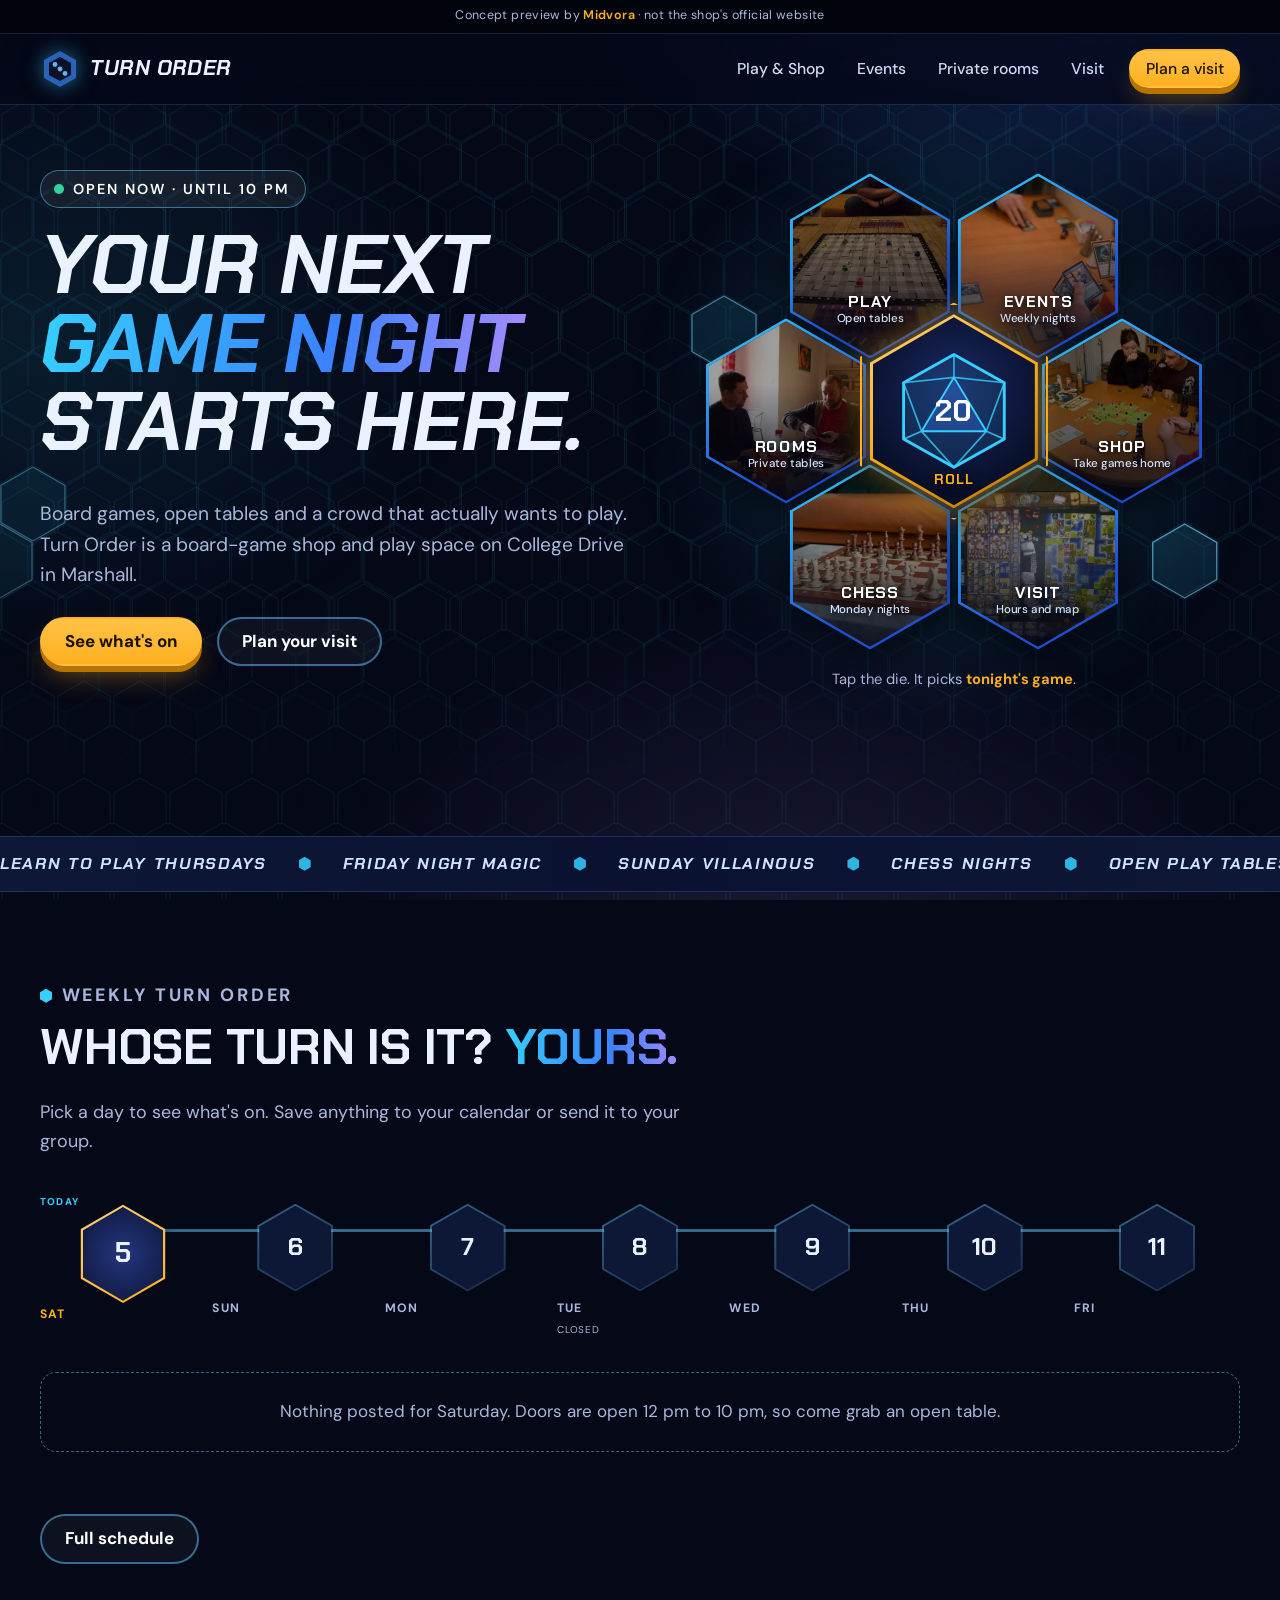
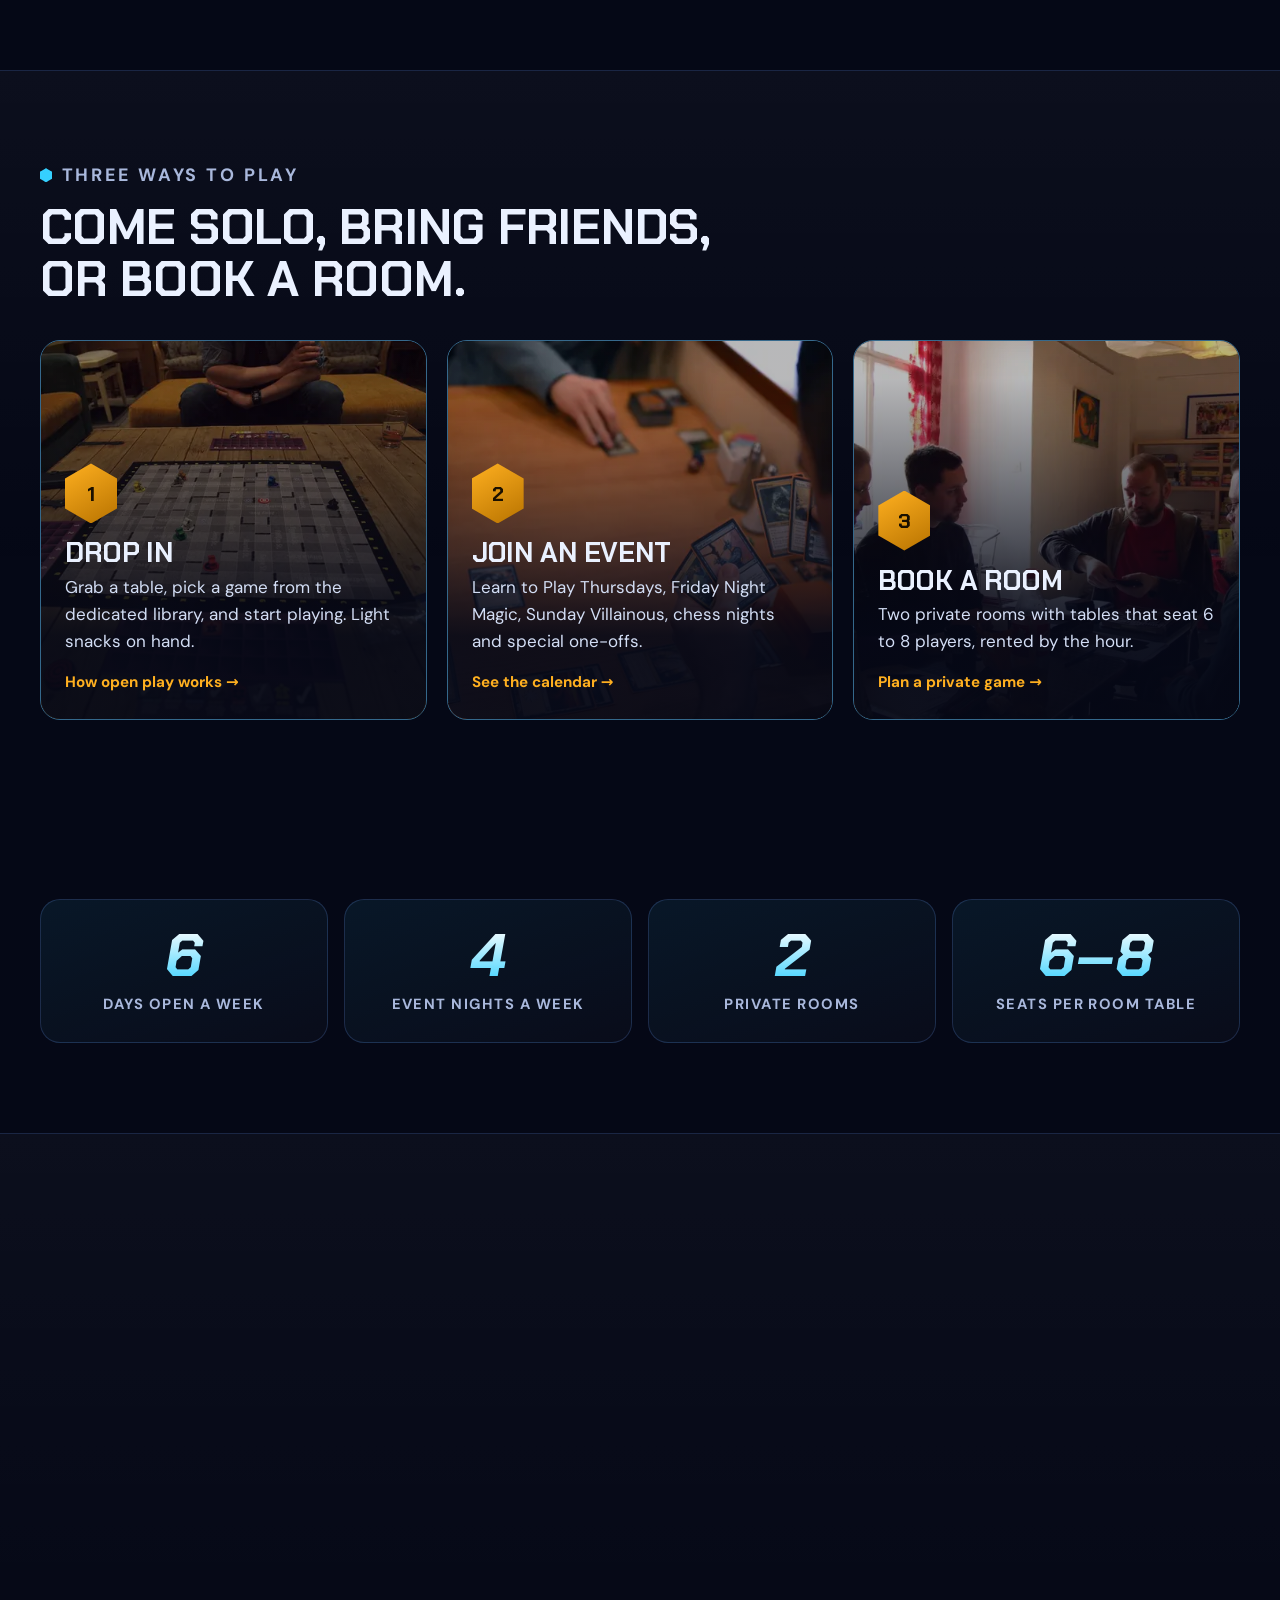
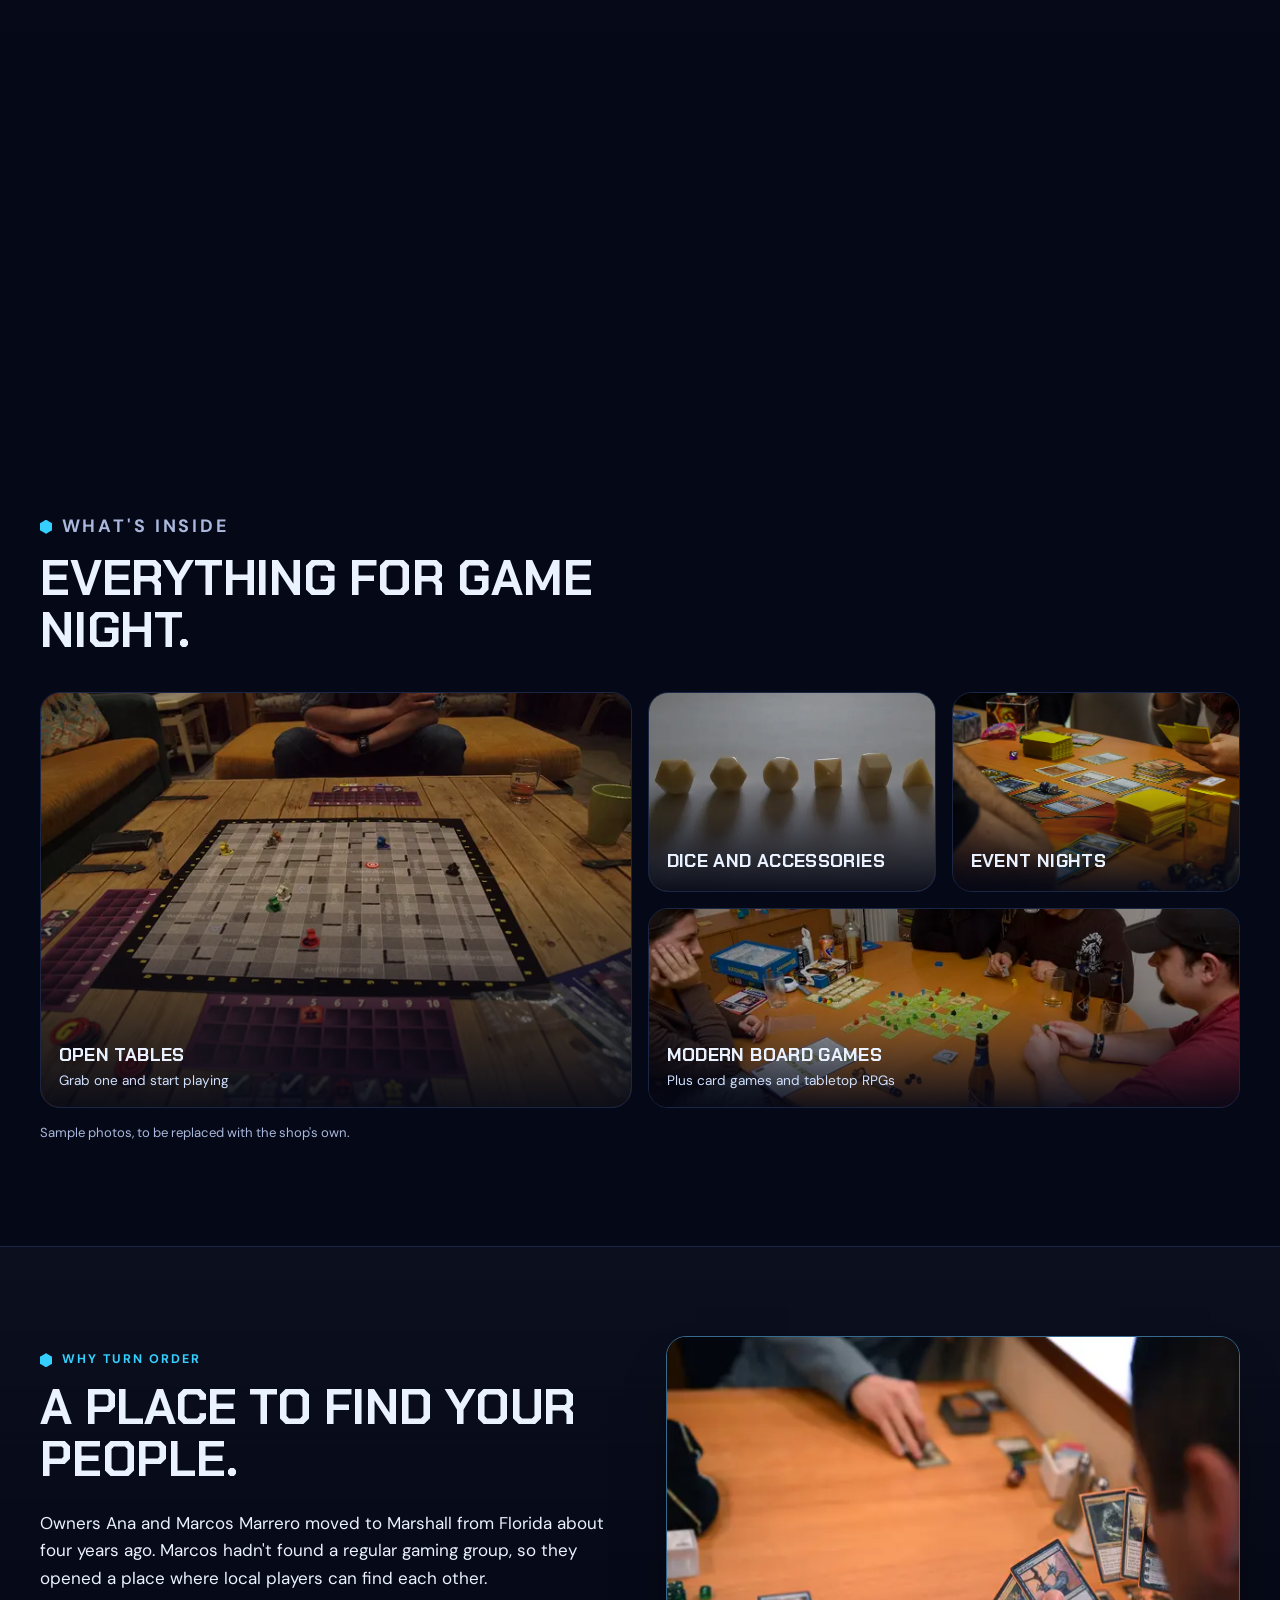
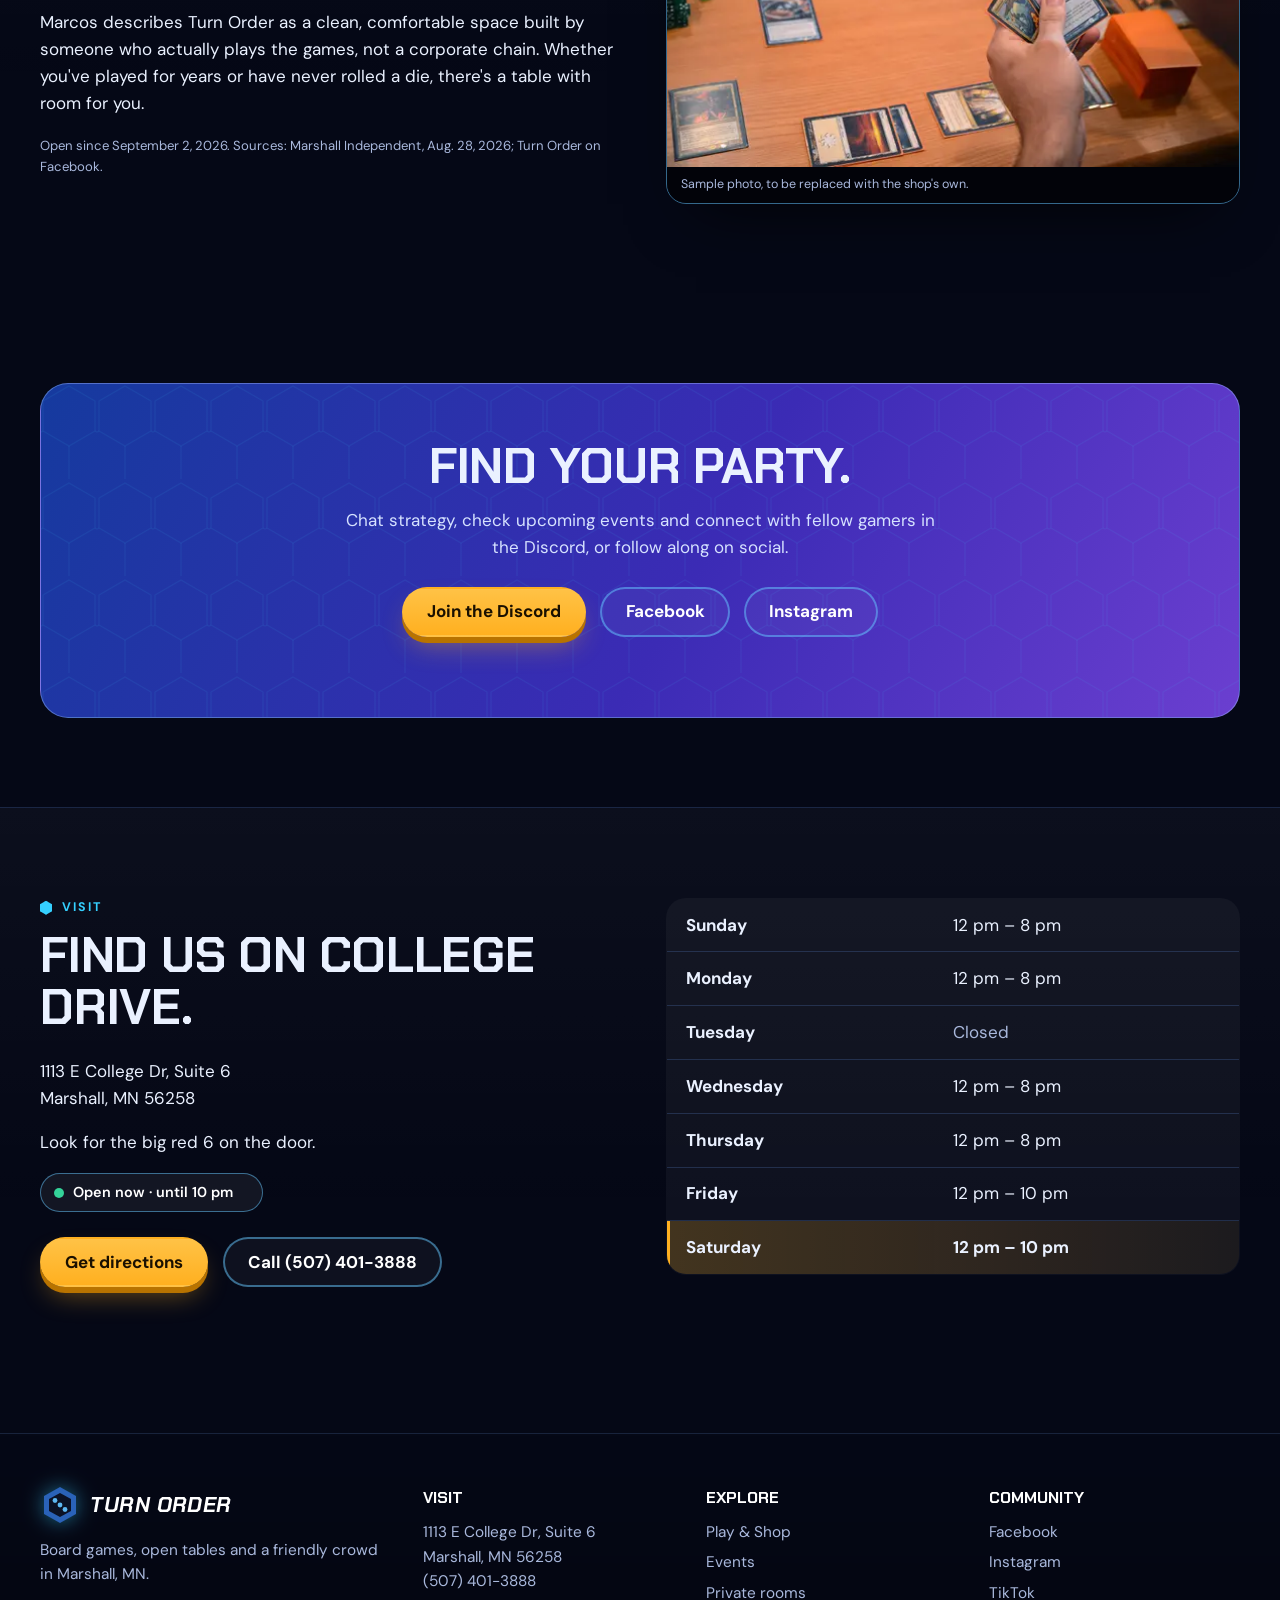
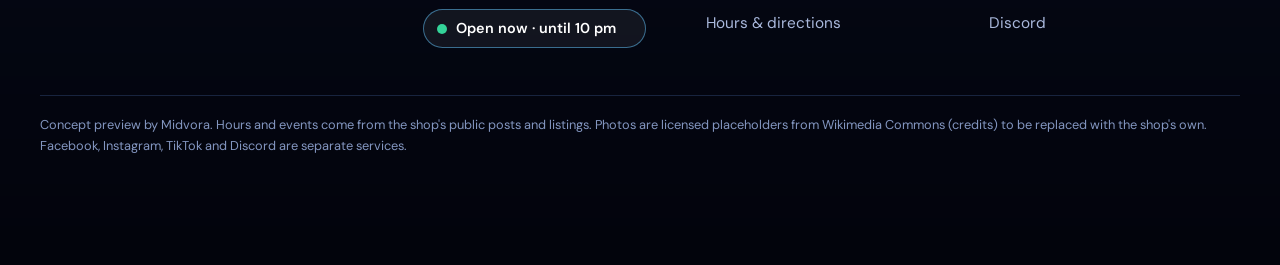
==== commit 3a018a5e: "Build with the GitHub Pages URL for share previews, canonical links and sitemap Co-Authored-By: Clau" ====
--- a/index.html
+++ b/index.html
@@ -10,15 +10,15 @@
 <meta property="og:site_name" content="Turn Order">
 <meta property="og:title" content="Turn Order | Board games and open play in Marshall, MN">
 <meta property="og:description" content="Board-game shop and play space on College Drive in Marshall, MN. Open tables, Learn to Play Thursdays, Friday Night Magic, chess and private rooms.">
-<meta property="og:image" content="assets/img/og.jpg">
+<meta property="og:image" content="https://afrocoder16.github.io/Turn_Order/assets/img/og.jpg">
 <meta name="twitter:card" content="summary_large_image">
-
+<link rel="canonical" href="https://afrocoder16.github.io/Turn_Order/">
 <link rel="icon" href="assets/favicon.svg" type="image/svg+xml">
 <link rel="preload" href="assets/fonts/chakra-petch-700-italic.woff2" as="font" type="font/woff2" crossorigin>
 <link rel="preload" href="assets/fonts/dm-sans.woff2" as="font" type="font/woff2" crossorigin>
 <link rel="stylesheet" href="assets/css/fonts.css">
 <link rel="stylesheet" href="assets/css/styles.css">
-<script type="application/ld+json">{"@context":"https://schema.org","@type":"HobbyShop","name":"Turn Order","description":"Board-game shop and play space with open tables, events and two private rooms.","telephone":"+1-507-401-3888","address":{"@type":"PostalAddress","streetAddress":"1113 E College Dr, Suite 6","addressLocality":"Marshall","addressRegion":"MN","postalCode":"56258","addressCountry":"US"},"openingHoursSpecification":[{"@type":"OpeningHoursSpecification","dayOfWeek":["Monday","Wednesday","Thursday","Sunday"],"opens":"12:00","closes":"20:00"},{"@type":"OpeningHoursSpecification","dayOfWeek":["Friday","Saturday"],"opens":"12:00","closes":"22:00"}],"sameAs":["https://www.facebook.com/turnorderplay","https://www.instagram.com/turnorderplay","https://www.tiktok.com/@turnorderplay","https://discord.gg/2SvDqBc3d"]}</script>
+<script type="application/ld+json">{"@context":"https://schema.org","@type":"HobbyShop","name":"Turn Order","description":"Board-game shop and play space with open tables, events and two private rooms.","telephone":"+1-507-401-3888","address":{"@type":"PostalAddress","streetAddress":"1113 E College Dr, Suite 6","addressLocality":"Marshall","addressRegion":"MN","postalCode":"56258","addressCountry":"US"},"openingHoursSpecification":[{"@type":"OpeningHoursSpecification","dayOfWeek":["Monday","Wednesday","Thursday","Sunday"],"opens":"12:00","closes":"20:00"},{"@type":"OpeningHoursSpecification","dayOfWeek":["Friday","Saturday"],"opens":"12:00","closes":"22:00"}],"sameAs":["https://www.facebook.com/turnorderplay","https://www.instagram.com/turnorderplay","https://www.tiktok.com/@turnorderplay","https://discord.gg/2SvDqBc3d"],"url":"https://afrocoder16.github.io/Turn_Order","image":"https://afrocoder16.github.io/Turn_Order/assets/img/og.jpg"}</script>
 </head>
 <body>
 <a class="skip" href="#main">Skip to content</a>
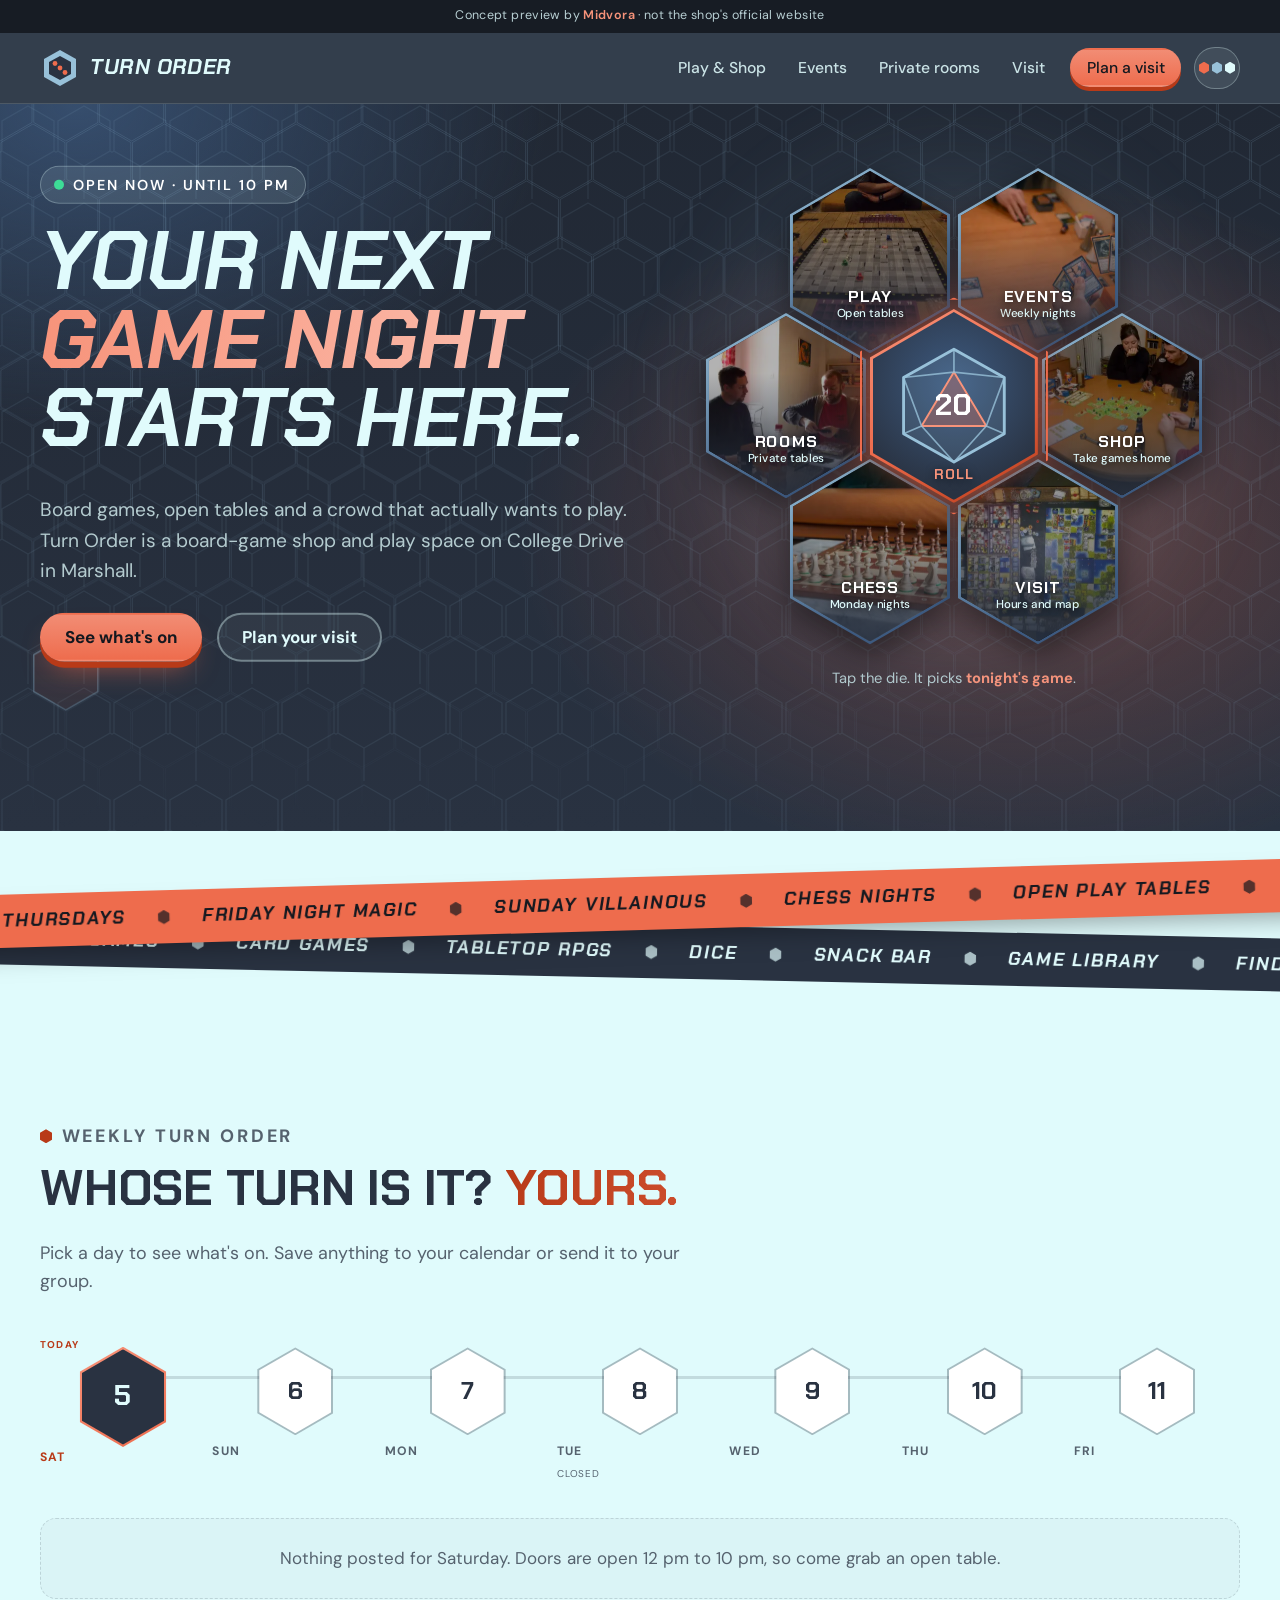
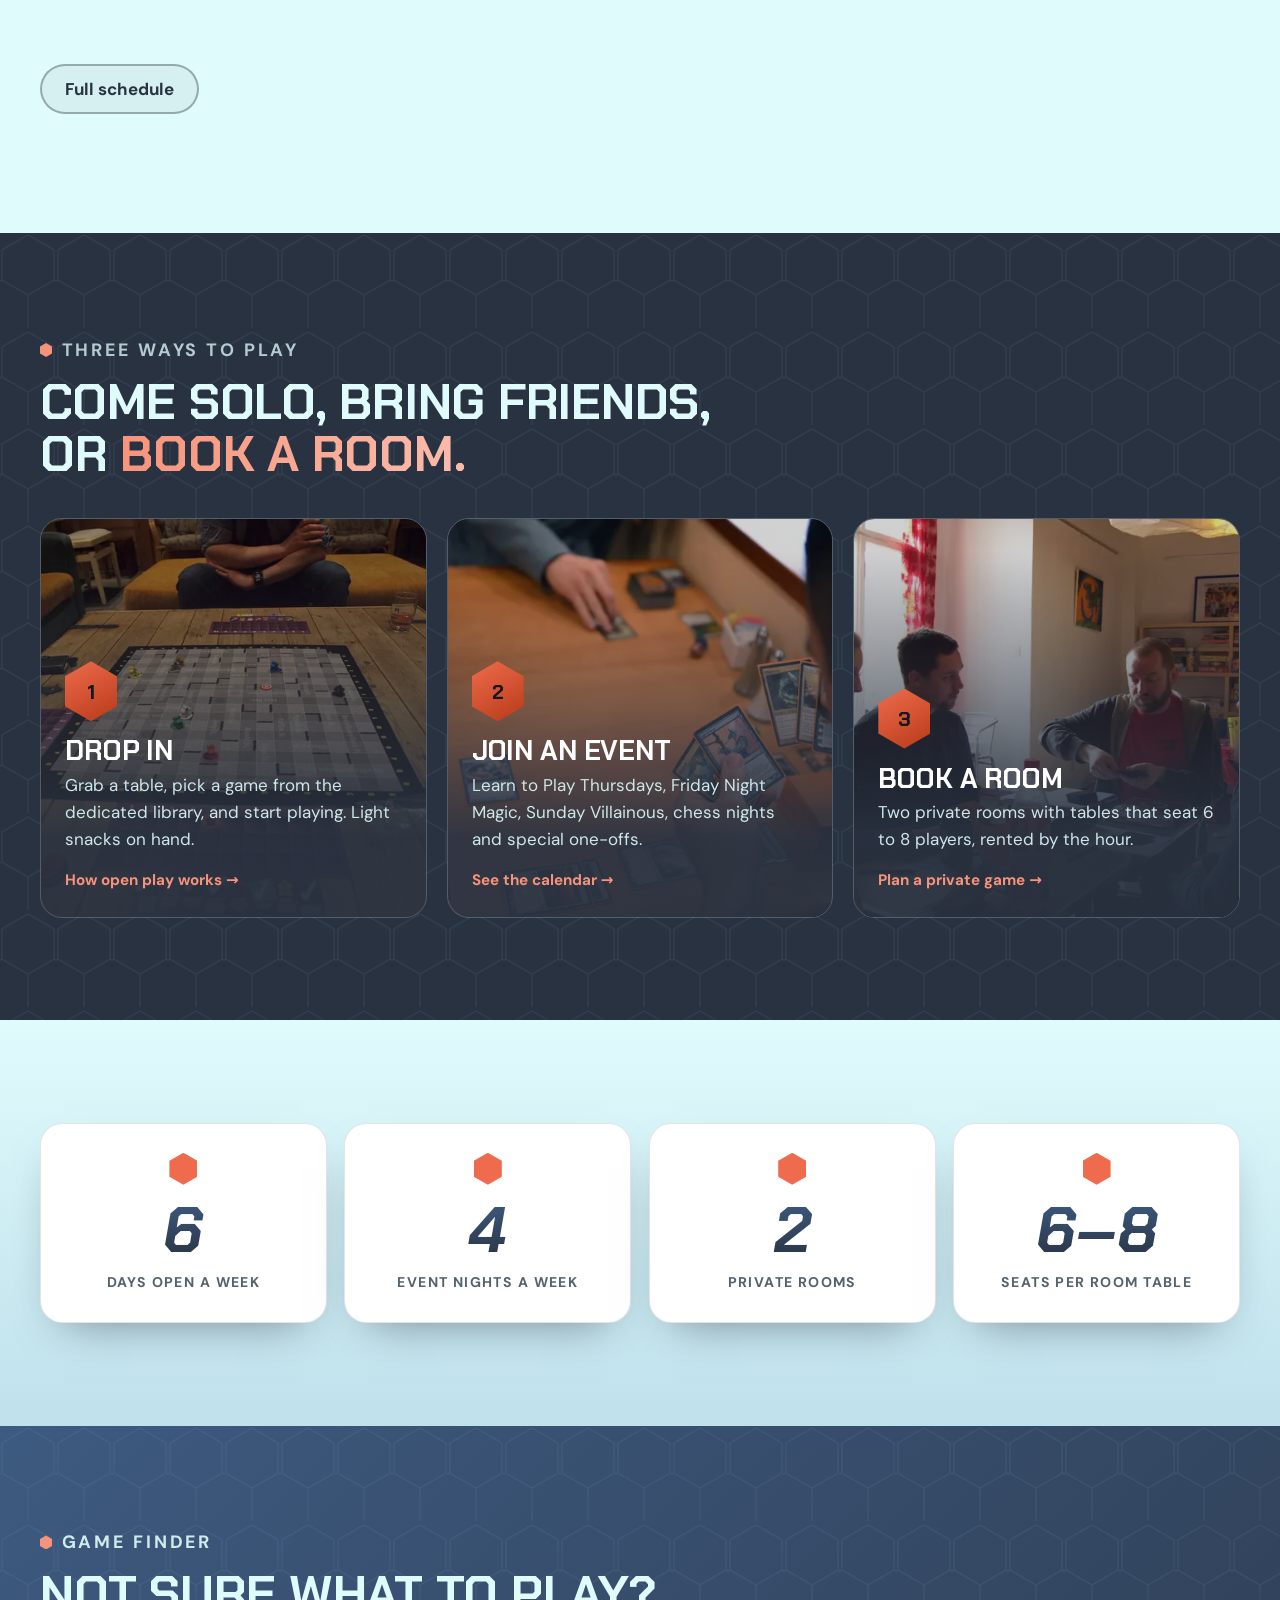
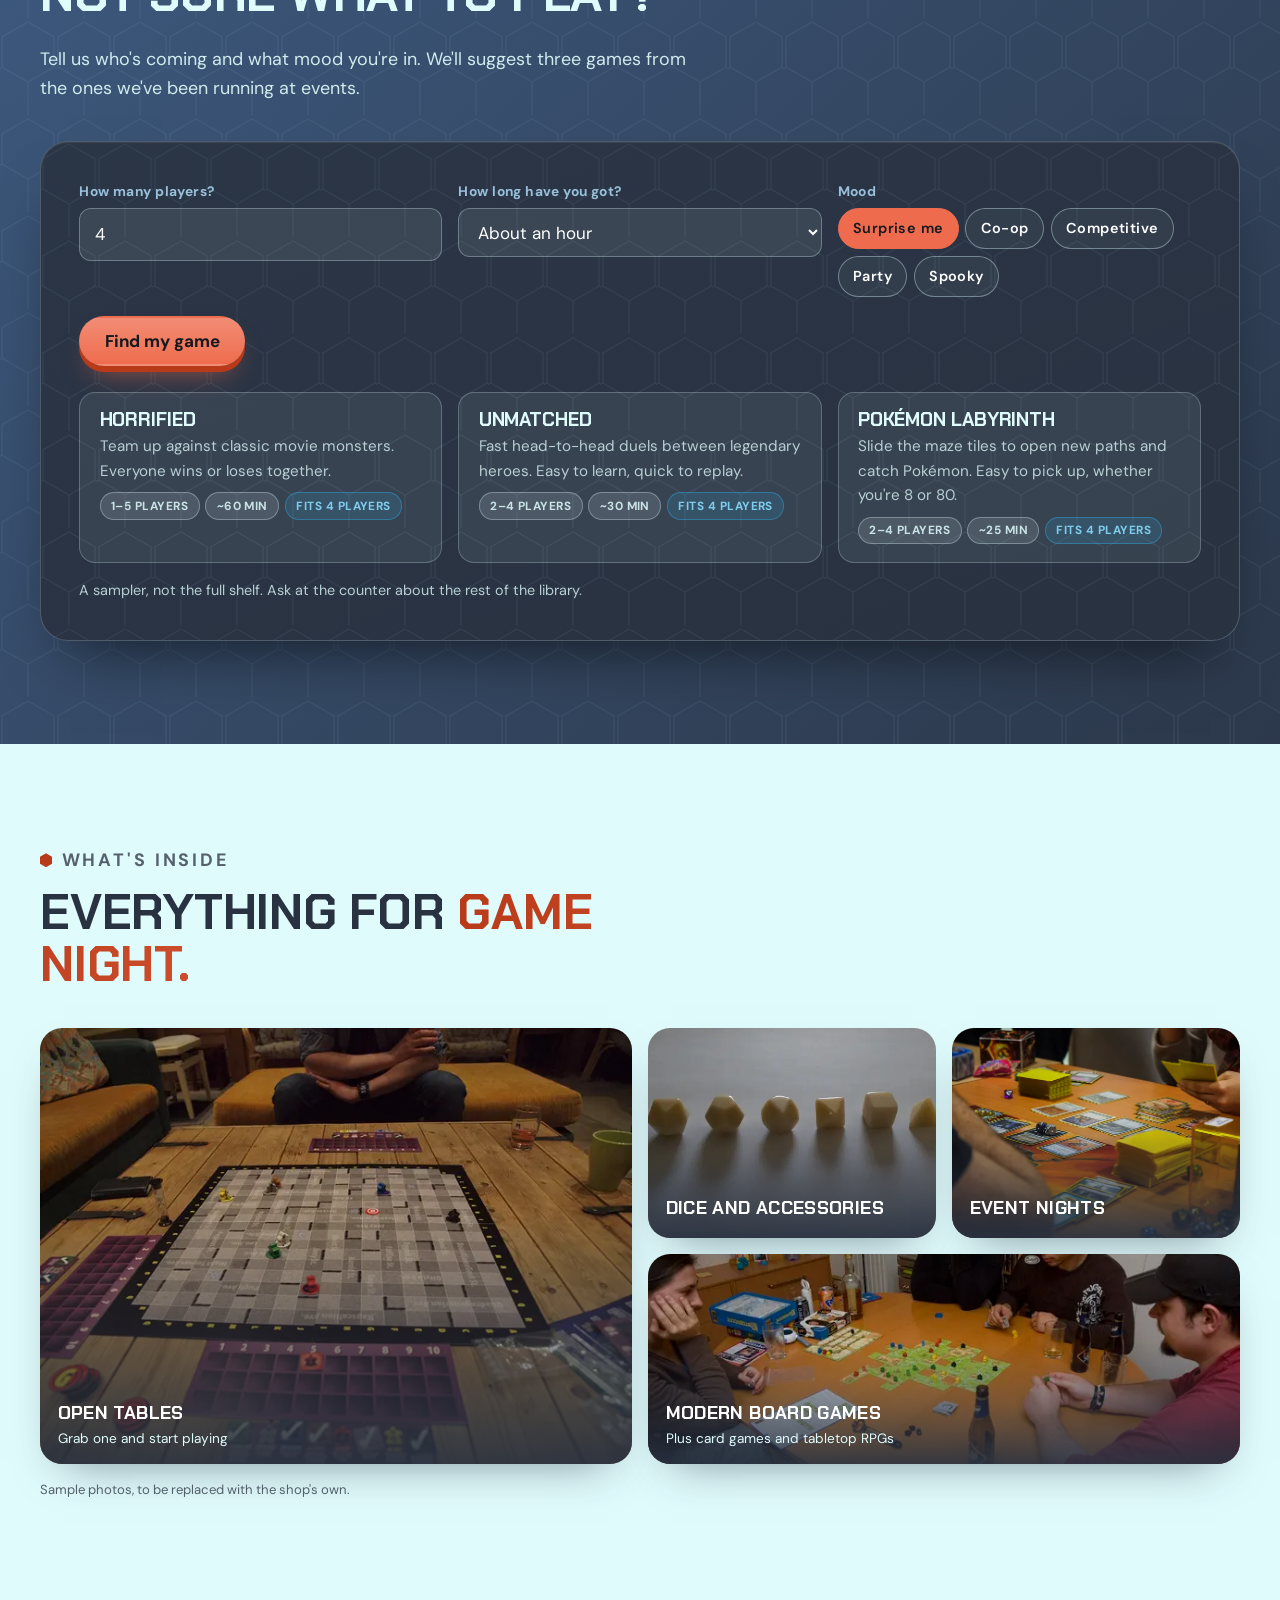
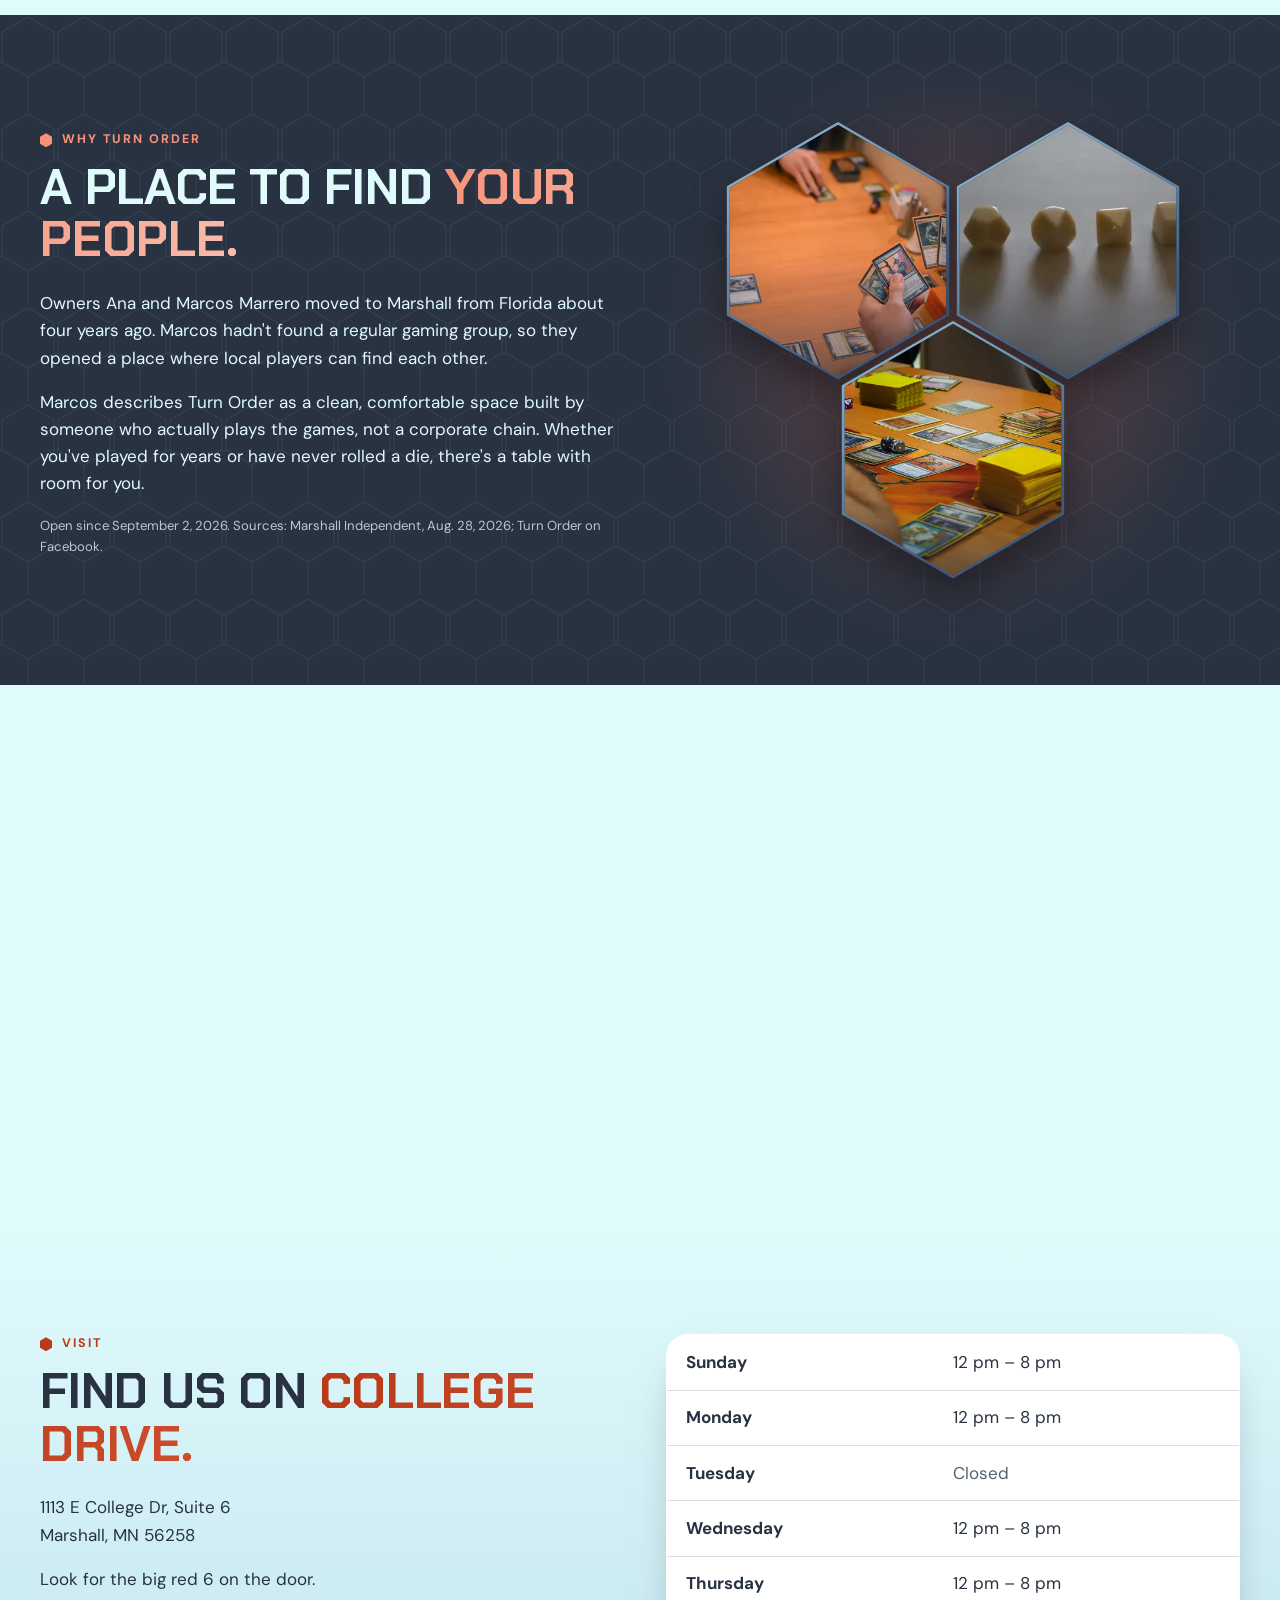
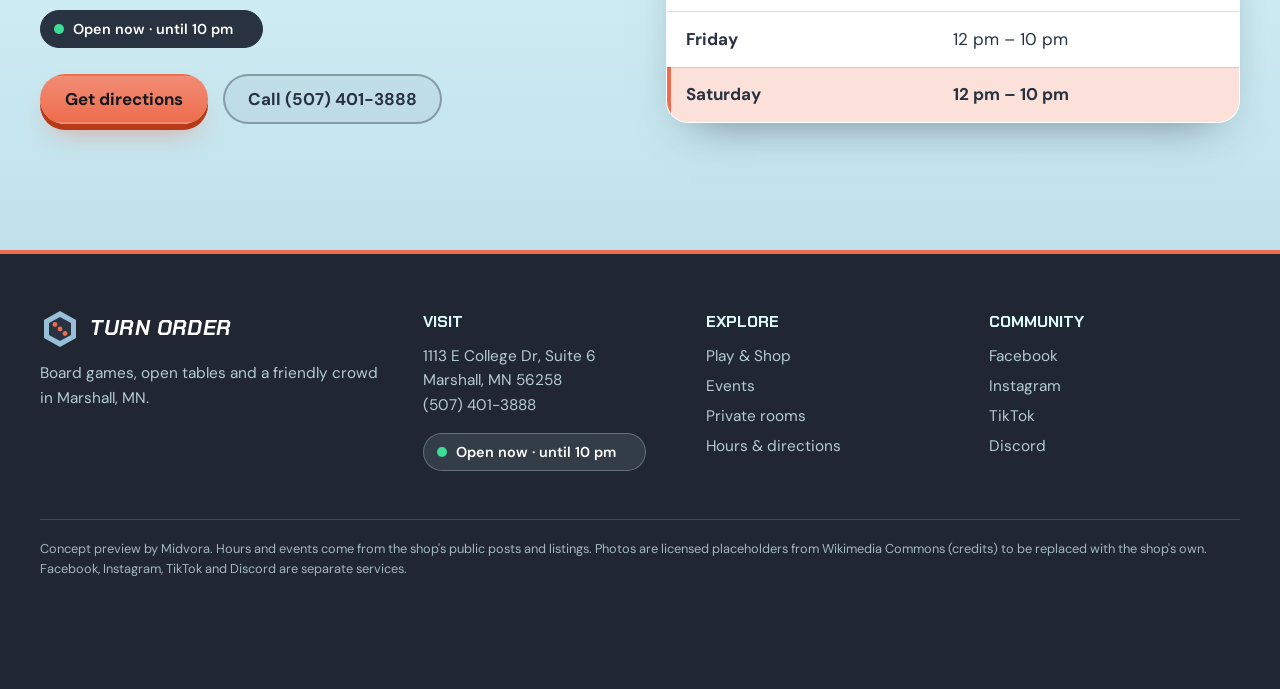
==== commit b28bfb5b: "New look: palette-driven light/dark design with four switchable colour schemes Coral Dusk default (s" ====
--- a/index.html
+++ b/index.html
@@ -1,11 +1,11 @@
 <!DOCTYPE html>
-<html lang="en">
+<html lang="en" data-theme="coral">
 <head>
 <meta charset="utf-8">
 <meta name="viewport" content="width=device-width, initial-scale=1">
 <title>Turn Order | Board games and open play in Marshall, MN</title>
 <meta name="description" content="Board-game shop and play space on College Drive in Marshall, MN. Open tables, Learn to Play Thursdays, Friday Night Magic, chess and private rooms.">
-<meta name="theme-color" content="#050816">
+<meta name="theme-color" content="#293241">
 <meta property="og:type" content="website">
 <meta property="og:site_name" content="Turn Order">
 <meta property="og:title" content="Turn Order | Board games and open play in Marshall, MN">
@@ -14,6 +14,7 @@
 <meta name="twitter:card" content="summary_large_image">
 <link rel="canonical" href="https://afrocoder16.github.io/Turn_Order/">
 <link rel="icon" href="assets/favicon.svg" type="image/svg+xml">
+<script>(function(){var d=document.documentElement;try{var s=new URLSearchParams(location.search).get("theme")||localStorage.getItem("to-theme");if(/^(coral|ember|forest|arcade)$/.test(s))d.setAttribute("data-theme",s)}catch(e){}if(!window.matchMedia||!matchMedia("(prefers-reduced-motion: reduce)").matches)d.classList.add("anim")})()</script>
 <link rel="preload" href="assets/fonts/chakra-petch-700-italic.woff2" as="font" type="font/woff2" crossorigin>
 <link rel="preload" href="assets/fonts/dm-sans.woff2" as="font" type="font/woff2" crossorigin>
 <link rel="stylesheet" href="assets/css/fonts.css">
@@ -21,12 +22,12 @@
 <script type="application/ld+json">{"@context":"https://schema.org","@type":"HobbyShop","name":"Turn Order","description":"Board-game shop and play space with open tables, events and two private rooms.","telephone":"+1-507-401-3888","address":{"@type":"PostalAddress","streetAddress":"1113 E College Dr, Suite 6","addressLocality":"Marshall","addressRegion":"MN","postalCode":"56258","addressCountry":"US"},"openingHoursSpecification":[{"@type":"OpeningHoursSpecification","dayOfWeek":["Monday","Wednesday","Thursday","Sunday"],"opens":"12:00","closes":"20:00"},{"@type":"OpeningHoursSpecification","dayOfWeek":["Friday","Saturday"],"opens":"12:00","closes":"22:00"}],"sameAs":["https://www.facebook.com/turnorderplay","https://www.instagram.com/turnorderplay","https://www.tiktok.com/@turnorderplay","https://discord.gg/2SvDqBc3d"],"url":"https://afrocoder16.github.io/Turn_Order","image":"https://afrocoder16.github.io/Turn_Order/assets/img/og.jpg"}</script>
 </head>
 <body>
+<div class="progress" id="progress" aria-hidden="true"></div>
 <a class="skip" href="#main">Skip to content</a>
 <aside class="concept" aria-label="Concept notice">Concept preview by <b>Midvora</b> · not the shop's official website</aside>
 <header class="site-header">
   <div class="wrap bar">
-    <a class="brand" href="index.html" aria-label="Turn Order, home"><svg viewBox="0 0 40 40" aria-hidden="true" focusable="false"><polygon points="20,2 36,11 36,29 20,38 4,29 4,11" fill="#2a62b8"/><polygon points="20,8 31,14 31,26 20,32 9,26 9,14" fill="#0b1226"/><circle cx="15" cy="15.5" r="2.4" fill="#5db7f2"/><circle cx="20" cy="20" r="2.4" fill="#5db7f2"/><circle cx="25" cy="24.5" r="2.4" fill="#5db7f2"/></svg><span>Turn Order</span></a>
-    <button class="menu-btn" type="button" aria-expanded="false" aria-controls="nav">Menu</button>
+    <a class="brand" href="index.html" aria-label="Turn Order, home"><svg viewBox="0 0 40 40" aria-hidden="true" focusable="false"><polygon class="lg-a" points="20,2 36,11 36,29 20,38 4,29 4,11"/><polygon class="lg-b" points="20,8 31,14 31,26 20,32 9,26 9,14"/><circle class="lg-c" cx="15" cy="15.5" r="2.4"/><circle class="lg-c" cx="20" cy="20" r="2.4"/><circle class="lg-c" cx="25" cy="24.5" r="2.4"/></svg><span>Turn Order</span></a>
     <nav class="nav" id="nav" aria-label="Main">
       <a href="play.html">Play &amp; Shop</a>
       <a href="events.html">Events</a>
@@ -34,11 +35,16 @@
       <a href="visit.html">Visit</a>
       <a class="btn btn-primary btn-sm" href="visit.html">Plan a visit</a>
     </nav>
+    <div class="theme">
+      <button class="theme-btn" id="theme-btn" type="button" aria-label="Choose a colour scheme" aria-haspopup="true" aria-expanded="false"><i></i><i></i><i></i></button>
+      <div class="theme-pop" id="theme-pop" hidden></div>
+    </div>
+    <button class="menu-btn" type="button" aria-expanded="false" aria-controls="nav">Menu</button>
   </div>
 </header>
 <main id="main">
 
-<section class="hero">
+<section class="hero hexpat sec-dark">
   <canvas id="hex-field" aria-hidden="true"></canvas>
   <div class="wrap hero-grid">
     <div>
@@ -86,9 +92,12 @@
   </div>
 </section>
 
-<div class="marquee" aria-hidden="true"><div class="marquee-track"><div class="marquee-set"><span class="marquee-item">Learn to Play Thursdays</span><span class="marquee-item">Friday Night Magic</span><span class="marquee-item">Sunday Villainous</span><span class="marquee-item">Chess Nights</span><span class="marquee-item">Open Play Tables</span><span class="marquee-item">Private Rooms</span><span class="marquee-item">Snack Bar</span><span class="marquee-item">Board Games</span><span class="marquee-item">Card Games</span><span class="marquee-item">Tabletop RPGs</span><span class="marquee-item">Dice</span></div><div class="marquee-set"><span class="marquee-item">Learn to Play Thursdays</span><span class="marquee-item">Friday Night Magic</span><span class="marquee-item">Sunday Villainous</span><span class="marquee-item">Chess Nights</span><span class="marquee-item">Open Play Tables</span><span class="marquee-item">Private Rooms</span><span class="marquee-item">Snack Bar</span><span class="marquee-item">Board Games</span><span class="marquee-item">Card Games</span><span class="marquee-item">Tabletop RPGs</span><span class="marquee-item">Dice</span></div></div></div>
-
-<section class="section" id="week">
+<div class="bands" aria-hidden="true">
+  <div class="band band-a"><div class="band-shift"><div class="marquee-track"><div class="marquee-set"><span class="marquee-item">Learn to Play Thursdays</span><span class="marquee-item">Friday Night Magic</span><span class="marquee-item">Sunday Villainous</span><span class="marquee-item">Chess Nights</span><span class="marquee-item">Open Play Tables</span><span class="marquee-item">Private Rooms</span></div><div class="marquee-set"><span class="marquee-item">Learn to Play Thursdays</span><span class="marquee-item">Friday Night Magic</span><span class="marquee-item">Sunday Villainous</span><span class="marquee-item">Chess Nights</span><span class="marquee-item">Open Play Tables</span><span class="marquee-item">Private Rooms</span></div></div></div></div>
+  <div class="band band-b"><div class="band-shift"><div class="marquee-track"><div class="marquee-set"><span class="marquee-item">Board Games</span><span class="marquee-item">Card Games</span><span class="marquee-item">Tabletop RPGs</span><span class="marquee-item">Dice</span><span class="marquee-item">Snack Bar</span><span class="marquee-item">Game Library</span><span class="marquee-item">Find Your Table</span></div><div class="marquee-set"><span class="marquee-item">Board Games</span><span class="marquee-item">Card Games</span><span class="marquee-item">Tabletop RPGs</span><span class="marquee-item">Dice</span><span class="marquee-item">Snack Bar</span><span class="marquee-item">Game Library</span><span class="marquee-item">Find Your Table</span></div></div></div></div>
+</div>
+
+<section class="section sec-light" id="week">
   <div class="wrap">
     <div class="section-head reveal">
       <p class="kicker">Weekly turn order</p>
@@ -97,36 +106,36 @@
     </div>
     <div class="tracker reveal" id="tracker" role="tablist" aria-label="Pick a day"></div>
     <div class="day-panel" id="day-panel" role="tabpanel" aria-live="polite"><noscript><div class="panel-note">See the schedule on <a href="https://www.facebook.com/turnorderplay">our Facebook page</a>.</div></noscript></div>
-    <p style="margin-top:1.4rem"><a class="btn btn-ghost" href="events.html">Full schedule</a></p>
-  </div>
-</section>
-
-<section class="section alt">
+    <p style="margin-top:1.6rem"><a class="btn btn-ghost" href="events.html">Full schedule</a></p>
+  </div>
+</section>
+
+<section class="section sec-dark hexpat">
   <div class="wrap">
     <div class="section-head reveal">
       <p class="kicker">Three ways to play</p>
-      <h2>Come solo, bring friends, or book a room.</h2>
+      <h2>Come solo, bring friends, or <span class="grad">book a room.</span></h2>
     </div>
     <div class="grid g3">
-      <a class="pcard tilt reveal" href="play.html"><img src="assets/img/meeples-640.webp" srcset="assets/img/meeples-640.webp 640w, assets/img/meeples-1200.webp 1200w" sizes="(max-width: 920px) 100vw, 380px" width="1920" height="1440" alt="A board game in progress on a wooden table, with colorful pawns on the board" loading="lazy" decoding="async"><div class="pcard-body"><span class="hexicon">1</span><h3>Drop in</h3><p>Grab a table, pick a game from the dedicated library, and start playing. Light snacks on hand.</p><span class="more">How open play works →</span></div></a>
-      <a class="pcard tilt reveal" href="events.html"><img src="assets/img/magic-players-640.webp" srcset="assets/img/magic-players-640.webp 640w, assets/img/magic-players-1200.webp 1200w" sizes="(max-width: 920px) 100vw, 380px" width="1920" height="1278" alt="Two players holding fanned-out trading cards over a table" loading="lazy" decoding="async"><div class="pcard-body"><span class="hexicon">2</span><h3>Join an event</h3><p>Learn to Play Thursdays, Friday Night Magic, Sunday Villainous, chess nights and special one-offs.</p><span class="more">See the calendar →</span></div></a>
-      <a class="pcard tilt reveal" href="rooms.html"><img src="assets/img/rpg-group-640.webp" srcset="assets/img/rpg-group-640.webp 640w, assets/img/rpg-group-1200.webp 1000w" sizes="(max-width: 920px) 100vw, 380px" width="1000" height="749" alt="Friends gathered around a table playing a tabletop role-playing game" loading="lazy" decoding="async"><div class="pcard-body"><span class="hexicon">3</span><h3>Book a room</h3><p>Two private rooms with tables that seat 6 to 8 players, rented by the hour.</p><span class="more">Plan a private game →</span></div></a>
-    </div>
-  </div>
-</section>
-
-<section class="section">
+      <a class="pcard tilt reveal" href="play.html"><img src="assets/img/meeples-640.webp" srcset="assets/img/meeples-640.webp 640w, assets/img/meeples-900.webp 900w, assets/img/meeples-1200.webp 1200w" sizes="(max-width: 920px) 100vw, 380px" width="1920" height="1440" alt="A board game in progress on a wooden table, with colorful pawns on the board" loading="lazy" decoding="async"><div class="pcard-body"><span class="hexicon">1</span><h3>Drop in</h3><p>Grab a table, pick a game from the dedicated library, and start playing. Light snacks on hand.</p><span class="more">How open play works →</span></div></a>
+      <a class="pcard tilt reveal" href="events.html"><img src="assets/img/magic-players-640.webp" srcset="assets/img/magic-players-640.webp 640w, assets/img/magic-players-900.webp 900w, assets/img/magic-players-1200.webp 1200w" sizes="(max-width: 920px) 100vw, 380px" width="1920" height="1278" alt="Two players holding fanned-out trading cards over a table" loading="lazy" decoding="async"><div class="pcard-body"><span class="hexicon">2</span><h3>Join an event</h3><p>Learn to Play Thursdays, Friday Night Magic, Sunday Villainous, chess nights and special one-offs.</p><span class="more">See the calendar →</span></div></a>
+      <a class="pcard tilt reveal" href="rooms.html"><img src="assets/img/rpg-group-640.webp" srcset="assets/img/rpg-group-640.webp 640w, assets/img/rpg-group-900.webp 900w, assets/img/rpg-group-1200.webp 1000w" sizes="(max-width: 920px) 100vw, 380px" width="1000" height="749" alt="Friends gathered around a table playing a tabletop role-playing game" loading="lazy" decoding="async"><div class="pcard-body"><span class="hexicon">3</span><h3>Book a room</h3><p>Two private rooms with tables that seat 6 to 8 players, rented by the hour.</p><span class="more">Plan a private game →</span></div></a>
+    </div>
+  </div>
+</section>
+
+<section class="section sec-soft">
   <div class="wrap">
     <div class="stats">
-      <div class="stat tilt reveal"><b class="count-up" data-to="6">6</b><span>Days open a week</span></div>
-      <div class="stat tilt reveal"><b class="count-up" data-to="4">4</b><span>Event nights a week</span></div>
-      <div class="stat tilt reveal"><b class="count-up" data-to="2">2</b><span>Private rooms</span></div>
-      <div class="stat tilt reveal"><b>6–8</b><span>Seats per room table</span></div>
-    </div>
-  </div>
-</section>
-
-<section class="section alt" id="finder-section">
+      <div class="stat reveal"><b class="count-up" data-to="6">6</b><span>Days open a week</span></div>
+      <div class="stat reveal"><b class="count-up" data-to="4">4</b><span>Event nights a week</span></div>
+      <div class="stat reveal"><b class="count-up" data-to="2">2</b><span>Private rooms</span></div>
+      <div class="stat reveal"><b>6–8</b><span>Seats per room table</span></div>
+    </div>
+  </div>
+</section>
+
+<section class="section sec-mid hexpat" id="finder-section">
   <div class="wrap">
     <div class="section-head reveal">
       <p class="kicker">Game finder</p>
@@ -156,36 +165,40 @@
   </div>
 </section>
 
-<section class="section">
+<section class="section sec-light">
   <div class="wrap">
     <div class="section-head reveal">
       <p class="kicker">What's inside</p>
-      <h2>Everything for game night.</h2>
+      <h2>Everything for <span class="grad">game night.</span></h2>
     </div>
     <div class="bento reveal">
-      <figure><img src="assets/img/meeples-640.webp" srcset="assets/img/meeples-640.webp 640w, assets/img/meeples-1200.webp 1200w" sizes="(max-width: 920px) 100vw, 600px" width="1920" height="1440" alt="A board game in progress on a wooden coffee table" loading="lazy" decoding="async"><figcaption>Open tables<small>Grab one and start playing</small></figcaption></figure>
-      <figure><img src="assets/img/dice-640.webp" srcset="assets/img/dice-640.webp 640w, assets/img/dice-1200.webp 1200w" sizes="(max-width: 920px) 50vw, 300px" width="1920" height="1034" alt="Polyhedral dice in a row" loading="lazy" decoding="async"><figcaption>Dice and accessories</figcaption></figure>
-      <figure><img src="assets/img/commander-640.webp" srcset="assets/img/commander-640.webp 640w, assets/img/commander-1200.webp 1200w" sizes="(max-width: 920px) 50vw, 300px" width="1920" height="1280" alt="Players at a card game table" loading="lazy" decoding="async"><figcaption>Event nights</figcaption></figure>
-      <figure><img src="assets/img/carcassonne-640.webp" srcset="assets/img/carcassonne-640.webp 640w, assets/img/carcassonne-1200.webp 1200w" sizes="(max-width: 920px) 100vw, 600px" width="1920" height="1277" alt="A tile-laying board game with small wooden figures" loading="lazy" decoding="async"><figcaption>Modern board games<small>Plus card games and tabletop RPGs</small></figcaption></figure>
+      <figure><img src="assets/img/meeples-640.webp" srcset="assets/img/meeples-640.webp 640w, assets/img/meeples-900.webp 900w, assets/img/meeples-1200.webp 1200w" sizes="(max-width: 920px) 100vw, 600px" width="1920" height="1440" alt="A board game in progress on a wooden coffee table" loading="lazy" decoding="async"><figcaption>Open tables<small>Grab one and start playing</small></figcaption></figure>
+      <figure><img src="assets/img/dice-640.webp" srcset="assets/img/dice-640.webp 640w, assets/img/dice-900.webp 900w, assets/img/dice-1200.webp 1200w" sizes="(max-width: 920px) 50vw, 300px" width="1920" height="1034" alt="Polyhedral dice in a row" loading="lazy" decoding="async"><figcaption>Dice and accessories</figcaption></figure>
+      <figure><img src="assets/img/commander-640.webp" srcset="assets/img/commander-640.webp 640w, assets/img/commander-900.webp 900w, assets/img/commander-1200.webp 1200w" sizes="(max-width: 920px) 50vw, 300px" width="1920" height="1280" alt="Players at a card game table" loading="lazy" decoding="async"><figcaption>Event nights</figcaption></figure>
+      <figure><img src="assets/img/carcassonne-640.webp" srcset="assets/img/carcassonne-640.webp 640w, assets/img/carcassonne-900.webp 900w, assets/img/carcassonne-1200.webp 1200w" sizes="(max-width: 920px) 100vw, 600px" width="1920" height="1277" alt="A tile-laying board game with small wooden figures" loading="lazy" decoding="async"><figcaption>Modern board games<small>Plus card games and tabletop RPGs</small></figcaption></figure>
     </div>
     <p class="note">Sample photos, to be replaced with the shop's own.</p>
   </div>
 </section>
 
-<section class="section alt">
+<section class="section sec-dark hexpat">
   <div class="wrap split">
     <div class="reveal">
       <p class="kicker">Why Turn Order</p>
-      <h2>A place to find your people.</h2>
+      <h2>A place to find <span class="grad">your people.</span></h2>
       <p>Owners Ana and Marcos Marrero moved to Marshall from Florida about four years ago. Marcos hadn't found a regular gaming group, so they opened a place where local players can find each other.</p>
       <p>Marcos describes Turn Order as a clean, comfortable space built by someone who actually plays the games, not a corporate chain. Whether you've played for years or have never rolled a die, there's a table with room for you.</p>
       <p class="note">Open since September 2, 2026. Sources: Marshall Independent, Aug. 28, 2026; Turn Order on Facebook.</p>
     </div>
-    <figure class="photo tilt reveal"><img src="assets/img/magic-players-640.webp" srcset="assets/img/magic-players-640.webp 640w, assets/img/magic-players-1200.webp 1200w" sizes="(max-width: 920px) 100vw, 560px" width="1920" height="1278" alt="Two players holding fanned-out trading cards over a wooden table" loading="lazy" decoding="async"><figcaption>Sample photo, to be replaced with the shop's own.</figcaption></figure>
-  </div>
-</section>
-
-<section class="section">
+    <div class="cluster reveal">
+      <div class="chex" style="--x:0;--y:0"><div class="tile"><span class="tile-in"><img src="assets/img/magic-players-640.webp" srcset="assets/img/magic-players-640.webp 640w, assets/img/magic-players-900.webp 900w, assets/img/magic-players-1200.webp 1200w" sizes="230px" width="1920" height="1278" alt="Two players holding fanned-out trading cards" loading="lazy" decoding="async"></span></div></div>
+      <div class="chex" style="--x:1;--y:0"><div class="tile"><span class="tile-in"><img src="assets/img/dice-640.webp" srcset="assets/img/dice-640.webp 640w, assets/img/dice-900.webp 900w, assets/img/dice-1200.webp 1200w" sizes="230px" width="1920" height="1034" alt="Polyhedral dice in a row" loading="lazy" decoding="async"></span></div></div>
+      <div class="chex" style="--x:.5;--y:.75"><div class="tile"><span class="tile-in"><img src="assets/img/commander-640.webp" srcset="assets/img/commander-640.webp 640w, assets/img/commander-900.webp 900w, assets/img/commander-1200.webp 1200w" sizes="230px" width="1920" height="1280" alt="Players at a card game table" loading="lazy" decoding="async"></span></div></div>
+    </div>
+  </div>
+</section>
+
+<section class="section sec-light">
   <div class="wrap">
     <div class="cta-band reveal">
       <h2>Find your party.</h2>
@@ -199,11 +212,11 @@
   </div>
 </section>
 
-<section class="section alt">
+<section class="section sec-soft">
   <div class="wrap split" style="align-items:start">
     <div class="reveal">
       <p class="kicker">Visit</p>
-      <h2>Find us on College Drive.</h2>
+      <h2>Find us on <span class="grad">College Drive.</span></h2>
       <p>1113 E College Dr, Suite 6<br>Marshall, MN 56258</p>
       <p>Look for the big red 6 on the door.</p>
       <p><span class="status" data-status data-state="closed">Checking hours…</span></p>
@@ -224,7 +237,7 @@
   <div class="wrap">
     <div class="cols">
       <div>
-        <a class="brand" href="index.html" style="color:#fff"><svg viewBox="0 0 40 40" aria-hidden="true" focusable="false"><polygon points="20,2 36,11 36,29 20,38 4,29 4,11" fill="#2a62b8"/><polygon points="20,8 31,14 31,26 20,32 9,26 9,14" fill="#0b1226"/><circle cx="15" cy="15.5" r="2.4" fill="#5db7f2"/><circle cx="20" cy="20" r="2.4" fill="#5db7f2"/><circle cx="25" cy="24.5" r="2.4" fill="#5db7f2"/></svg><span>Turn Order</span></a>
+        <a class="brand" href="index.html"><svg viewBox="0 0 40 40" aria-hidden="true" focusable="false"><polygon class="lg-a" points="20,2 36,11 36,29 20,38 4,29 4,11"/><polygon class="lg-b" points="20,8 31,14 31,26 20,32 9,26 9,14"/><circle class="lg-c" cx="15" cy="15.5" r="2.4"/><circle class="lg-c" cx="20" cy="20" r="2.4"/><circle class="lg-c" cx="25" cy="24.5" r="2.4"/></svg><span>Turn Order</span></a>
         <p style="margin-top:.8rem">Board games, open tables and a friendly crowd in Marshall, MN.</p>
       </div>
       <div>
@@ -259,7 +272,9 @@
   <a href="https://www.google.com/maps/search/?api=1&amp;query=Turn%20Order%2C%201113%20E%20College%20Dr%20Suite%206%2C%20Marshall%2C%20MN%2056258" rel="noopener" target="_blank">Directions</a>
   <a href="events.html">Events</a>
 </nav>
-<script type="application/json" id="site-data">{"site":{"name":"Turn Order","tagline":"Board games, open tables and a friendly crowd in Marshall, MN.","phone":"(507) 401-3888","phoneHref":"tel:+15074013888","smsHref":"sms:+15074013888","address":{"street":"1113 E College Dr, Suite 6","city":"Marshall","region":"MN","zip":"56258"},"mapsUrl":"https://www.google.com/maps/search/?api=1&query=Turn%20Order%2C%201113%20E%20College%20Dr%20Suite%206%2C%20Marshall%2C%20MN%2056258","timezone":"America/Chicago","hours":[{"day":"Sunday","open":"12:00","close":"20:00"},{"day":"Monday","open":"12:00","close":"20:00"},{"day":"Tuesday","open":null,"close":null},{"day":"Wednesday","open":"12:00","close":"20:00"},{"day":"Thursday","open":"12:00","close":"20:00"},{"day":"Friday","open":"12:00","close":"22:00"},{"day":"Saturday","open":"12:00","close":"22:00"}],"socials":{"facebook":"https://www.facebook.com/turnorderplay","instagram":"https://www.instagram.com/turnorderplay","tiktok":"https://www.tiktok.com/@turnorderplay","discord":"https://discord.gg/2SvDqBc3d"},"seasonal":{"asOf":"October 2026","text":"A spooky Seasonal Selection is stocked for October, with picks like Horrified and haunted-house games."},"hoursSource":"Marshall Area Chamber of Commerce listing","opened":"2026-09-02","messengerHref":"https://m.me/turnorderplay"},"events":[{"id":"2026-10-01-ltp","date":"2026-10-01","type":"ltp","title":"Learn to Play: Heroscape","start":"18:00","end":"19:00","desc":"Thursday Learn to Play night featuring Heroscape.","game":"Heroscape","source":"Facebook post, Oct 4 2026 (October Event Schedule)"},{"id":"2026-10-02-magic","date":"2026-10-02","type":"magic","title":"Friday Night Magic","start":"18:00","end":"21:00","desc":"Weekly Friday Night Magic. Recent nights have run as Point Chase: casual Commander with prizes at 9 pm.","source":"Facebook post, Oct 4 2026 (October Event Schedule)","details":["Point Chase format as run on Oct 9: free entry, points window 6 to 9 pm, prizes awarded at 9 pm","Casual/focused Commander. Max 2 decks you can swap between games","No cEDH decks and no proxies. The host assigns games as players are ready"]},{"id":"2026-10-04-villainous","date":"2026-10-04","type":"villainous","title":"Disney Villainous","start":"16:00","end":"18:00","desc":"Sunday Villainous session: Disney edition.","source":"Facebook post, Oct 4 2026 (October Event Schedule)"},{"id":"2026-10-05-chess-kids","date":"2026-10-05","type":"chess","title":"Kids Chess","start":"17:00","end":"18:00","desc":"Monday chess hour for kids.","n":"-kids","source":"Facebook post, Oct 4 2026 (October Event Schedule)"},{"id":"2026-10-05-chess-open","date":"2026-10-05","type":"chess","title":"Open Chess","start":"18:00","end":"20:00","desc":"Open chess play.","n":"-open","source":"Facebook post, Oct 4 2026 (October Event Schedule)"},{"id":"2026-10-08-ltp","date":"2026-10-08","type":"ltp","title":"Learn to Play: Pokémon Labyrinth","start":"18:00","end":"19:00","desc":"Thursday Learn to Play night featuring Pokémon Labyrinth, a quick maze game for all ages.","game":"Pokémon Labyrinth","source":"Facebook posts, Oct 4 and Oct 5 2026"},{"id":"2026-10-09-magic","date":"2026-10-09","type":"magic","title":"Friday Night Magic","start":"18:00","end":"21:00","desc":"Weekly Friday Night Magic. Recent nights have run as Point Chase: casual Commander with prizes at 9 pm.","source":"Facebook post, Oct 4 2026 (October Event Schedule)","details":["Point Chase format as run on Oct 9: free entry, points window 6 to 9 pm, prizes awarded at 9 pm","Casual/focused Commander. Max 2 decks you can swap between games","No cEDH decks and no proxies. The host assigns games as players are ready"]},{"id":"2026-10-11-villainous","date":"2026-10-11","type":"villainous","title":"Star Wars Villainous","start":"16:00","end":"18:00","desc":"Sunday Villainous session: Star Wars edition.","source":"Facebook post, Oct 4 2026 (October Event Schedule)"},{"id":"2026-10-12-chess-kids","date":"2026-10-12","type":"chess","title":"Kids Chess","start":"17:00","end":"18:00","desc":"Monday chess hour for kids.","n":"-kids","source":"Facebook post, Oct 4 2026 (October Event Schedule)"},{"id":"2026-10-12-chess-open","date":"2026-10-12","type":"chess","title":"Open Chess","start":"18:00","end":"20:00","desc":"Open chess play.","n":"-open","source":"Facebook post, Oct 4 2026 (October Event Schedule)"},{"id":"2026-10-15-ltp","date":"2026-10-15","type":"ltp","title":"Learn to Play: Unmatched","start":"18:00","end":"19:00","desc":"Thursday Learn to Play night featuring Unmatched, with heroes like Medusa, King Arthur, Sinbad and Alice.","game":"Unmatched","source":"Facebook post, Oct 12 2026","details":["Event-night bonus: 10% off any Unmatched volume and all in-store expansions (event night only)","Pick a hero and learn the game with a guided playthrough"]},{"id":"2026-10-16-magic","date":"2026-10-16","type":"magic","title":"Friday Night Magic","start":"18:00","end":"21:00","desc":"Weekly Friday Night Magic. Recent nights have run as Point Chase: casual Commander with prizes at 9 pm.","source":"Facebook post, Oct 4 2026 (October Event Schedule)","details":["Point Chase format as run on Oct 9: free entry, points window 6 to 9 pm, prizes awarded at 9 pm","Casual/focused Commander. Max 2 decks you can swap between games","No cEDH decks and no proxies. The host assigns games as players are ready"]},{"id":"2026-10-18-villainous","date":"2026-10-18","type":"villainous","title":"Disney Villainous","start":"16:00","end":"18:00","desc":"Sunday Villainous session: Disney edition.","source":"Facebook post, Oct 4 2026 (October Event Schedule)"},{"id":"2026-10-19-chess-kids","date":"2026-10-19","type":"chess","title":"Kids Chess","start":"17:00","end":"18:00","desc":"Monday chess hour for kids.","n":"-kids","source":"Facebook post, Oct 4 2026 (October Event Schedule)"},{"id":"2026-10-19-chess-open","date":"2026-10-19","type":"chess","title":"Open Chess","start":"18:00","end":"20:00","desc":"Open chess play.","n":"-open","source":"Facebook post, Oct 4 2026 (October Event Schedule)"},{"id":"2026-10-22-ltp","date":"2026-10-22","type":"ltp","title":"Learn to Play: Horrified","start":"18:00","end":"19:00","desc":"Thursday Learn to Play night featuring Horrified.","game":"Horrified","source":"Facebook post, Oct 4 2026 (October Event Schedule)"},{"id":"2026-10-23-magic","date":"2026-10-23","type":"magic","title":"Friday Night Magic","start":"18:00","end":"21:00","desc":"Weekly Friday Night Magic. Recent nights have run as Point Chase: casual Commander with prizes at 9 pm.","source":"Facebook post, Oct 4 2026 (October Event Schedule)","details":["Point Chase format as run on Oct 9: free entry, points window 6 to 9 pm, prizes awarded at 9 pm","Casual/focused Commander. Max 2 decks you can swap between games","No cEDH decks and no proxies. The host assigns games as players are ready"]},{"id":"2026-10-24-special","date":"2026-10-24","type":"special","title":"Halloween Werewolf Night","start":"18:00","end":"20:30","desc":"Ultimate Werewolf, the classic game of bluffing and social deduction. No experience needed, and staff run every game.","rsvp":"https://www.facebook.com/share/1FQaKAM64v/","source":"Facebook event post, Oct 2 2026 (poster says 6-8:30 pm; the Oct 4 calendar graphic says 6-8 pm)","cost":"","details":["6:00 pm: Learn to Play and Round 1, a warm-up game that's good for beginners","6:30 pm: Round 2, with advanced roles added (Seer, Witch, Tanner and more)","7:15 pm: Round 3, with special rules and maximum chaos","End of night: grand prize raffle (you must be present to win)","Raffle: 3 copies of Ultimate Werewolf. Earn 1 ticket for every game you play, plus 2 bonus tickets for wearing a costume","Snack bar and cooler open. 10% off all Horror, Mystery and Social Deduction board games all night"]},{"id":"2026-10-25-villainous","date":"2026-10-25","type":"villainous","title":"Marvel Villainous","start":"16:00","end":"18:00","desc":"Sunday Villainous session: Marvel edition.","source":"Facebook post, Oct 4 2026 (October Event Schedule)"},{"id":"2026-10-26-chess-kids","date":"2026-10-26","type":"chess","title":"Kids Chess","start":"17:00","end":"18:00","desc":"Monday chess hour for kids.","n":"-kids","source":"Facebook post, Oct 4 2026 (October Event Schedule)"},{"id":"2026-10-26-chess-open","date":"2026-10-26","type":"chess","title":"Open Chess","start":"18:00","end":"20:00","desc":"Open chess play.","n":"-open","source":"Facebook post, Oct 4 2026 (October Event Schedule)"},{"id":"2026-10-29-ltp","date":"2026-10-29","type":"ltp","title":"Learn to Play: Betrayal at House on the Hill","start":"18:00","end":"19:00","desc":"Thursday Learn to Play night featuring Betrayal at House on the Hill.","game":"Betrayal at House on the Hill","source":"Facebook post, Oct 4 2026 (October Event Schedule)"},{"id":"2026-10-30-magic","date":"2026-10-30","type":"magic","title":"Friday Night Magic","start":"18:00","end":"21:00","desc":"Weekly Friday Night Magic. Recent nights have run as Point Chase: casual Commander with prizes at 9 pm.","source":"Facebook post, Oct 4 2026 (October Event Schedule)","details":["Point Chase format as run on Oct 9: free entry, points window 6 to 9 pm, prizes awarded at 9 pm","Casual/focused Commander. Max 2 decks you can swap between games","No cEDH decks and no proxies. The host assigns games as players are ready"]}],"games":[{"name":"Horrified","min":1,"max":5,"minutes":60,"vibes":["coop","spooky"],"blurb":"Team up against classic movie monsters. Everyone wins or loses together."},{"name":"Unmatched","min":2,"max":4,"minutes":30,"vibes":["competitive","quick"],"blurb":"Fast head-to-head duels between legendary heroes. Easy to learn, quick to replay."},{"name":"Pokémon Labyrinth","min":2,"max":4,"minutes":25,"vibes":["competitive","quick","family"],"blurb":"Slide the maze tiles to open new paths and catch Pokémon. Easy to pick up, whether you're 8 or 80."},{"name":"Betrayal at House on the Hill","min":3,"max":6,"minutes":60,"vibes":["spooky","coop","competitive"],"blurb":"Explore a haunted house together until one of you turns on the rest."},{"name":"Villainous","min":2,"max":4,"minutes":50,"vibes":["competitive","strategy"],"blurb":"Play the villain. Every character has their own goal and their own way to win."},{"name":"Heroscape","min":2,"max":4,"minutes":60,"vibes":["competitive","strategy"],"blurb":"Build a battlefield, command your army, and fight over the high ground."},{"name":"Werewolf","min":5,"max":20,"minutes":30,"vibes":["party","spooky"],"blurb":"A social deception game: talk, bluff and work out who the wolves are."},{"name":"Chess","min":2,"max":2,"minutes":45,"vibes":["competitive","strategy"],"blurb":"The classic. Open chess nights run Mondays, with a kids hour first."}],"promos":[{"id":"unmatched-oct15","tag":"10% off","icon":"⚔️","title":"Learn to Play Unmatched","body":"Pick a hero and learn the game with us. Get 10% off any Unmatched volume and all in-store expansions. Event night only.","from":"2026-10-12","until":"2026-10-15","cta":{"label":"See the event","href":"events.html"},"source":"Facebook post, Oct 12 2026"},{"id":"werewolf-oct24","tag":"10% off + raffle","icon":"🐺","title":"Halloween Werewolf Night","body":"Saturday, Oct 24, 6 to 8:30 pm. 10% off Horror, Mystery and Social Deduction games all night, plus a raffle for 3 copies of Ultimate Werewolf. Costumes earn bonus tickets.","from":"2026-10-15","until":"2026-10-24","cta":{"label":"RSVP on Facebook","href":"https://www.facebook.com/share/1FQaKAM64v/","external":true},"source":"Facebook post, Oct 2 2026"},{"id":"seasonal-oct","tag":"New in","icon":"🎃","title":"Spooky Seasonal Selection","body":"Halloween-ready games are on the shelves, from monster hunts like Horrified to haunted-house mysteries.","from":"2026-10-14","until":"2026-10-31","cta":{"label":"See the shop","href":"play.html#shop"},"source":"Facebook post, ~Oct 14 2026"}]}</script>
+<script type="application/json" id="site-data">{"site":{"name":"Turn Order","tagline":"Board games, open tables and a friendly crowd in Marshall, MN.","phone":"(507) 401-3888","phoneHref":"tel:+15074013888","smsHref":"sms:+15074013888","address":{"street":"1113 E College Dr, Suite 6","city":"Marshall","region":"MN","zip":"56258"},"mapsUrl":"https://www.google.com/maps/search/?api=1&query=Turn%20Order%2C%201113%20E%20College%20Dr%20Suite%206%2C%20Marshall%2C%20MN%2056258","timezone":"America/Chicago","hours":[{"day":"Sunday","open":"12:00","close":"20:00"},{"day":"Monday","open":"12:00","close":"20:00"},{"day":"Tuesday","open":null,"close":null},{"day":"Wednesday","open":"12:00","close":"20:00"},{"day":"Thursday","open":"12:00","close":"20:00"},{"day":"Friday","open":"12:00","close":"22:00"},{"day":"Saturday","open":"12:00","close":"22:00"}],"socials":{"facebook":"https://www.facebook.com/turnorderplay","instagram":"https://www.instagram.com/turnorderplay","tiktok":"https://www.tiktok.com/@turnorderplay","discord":"https://discord.gg/2SvDqBc3d"},"seasonal":{"asOf":"October 2026","text":"A spooky Seasonal Selection is stocked for October, with picks like Horrified and haunted-house games."},"hoursSource":"Marshall Area Chamber of Commerce listing","opened":"2026-09-02","messengerHref":"https://m.me/turnorderplay","theme":"coral"},"events":[{"id":"2026-10-01-ltp","date":"2026-10-01","type":"ltp","title":"Learn to Play: Heroscape","start":"18:00","end":"19:00","desc":"Thursday Learn to Play night featuring Heroscape.","game":"Heroscape","source":"Facebook post, Oct 4 2026 (October Event Schedule)"},{"id":"2026-10-02-magic","date":"2026-10-02","type":"magic","title":"Friday Night Magic","start":"18:00","end":"21:00","desc":"Weekly Friday Night Magic. Recent nights have run as Point Chase: casual Commander with prizes at 9 pm.","source":"Facebook post, Oct 4 2026 (October Event Schedule)","details":["Point Chase format as run on Oct 9: free entry, points window 6 to 9 pm, prizes awarded at 9 pm","Casual/focused Commander. Max 2 decks you can swap between games","No cEDH decks and no proxies. The host assigns games as players are ready"]},{"id":"2026-10-04-villainous","date":"2026-10-04","type":"villainous","title":"Disney Villainous","start":"16:00","end":"18:00","desc":"Sunday Villainous session: Disney edition.","source":"Facebook post, Oct 4 2026 (October Event Schedule)"},{"id":"2026-10-05-chess-kids","date":"2026-10-05","type":"chess","title":"Kids Chess","start":"17:00","end":"18:00","desc":"Monday chess hour for kids.","n":"-kids","source":"Facebook post, Oct 4 2026 (October Event Schedule)"},{"id":"2026-10-05-chess-open","date":"2026-10-05","type":"chess","title":"Open Chess","start":"18:00","end":"20:00","desc":"Open chess play.","n":"-open","source":"Facebook post, Oct 4 2026 (October Event Schedule)"},{"id":"2026-10-08-ltp","date":"2026-10-08","type":"ltp","title":"Learn to Play: Pokémon Labyrinth","start":"18:00","end":"19:00","desc":"Thursday Learn to Play night featuring Pokémon Labyrinth, a quick maze game for all ages.","game":"Pokémon Labyrinth","source":"Facebook posts, Oct 4 and Oct 5 2026"},{"id":"2026-10-09-magic","date":"2026-10-09","type":"magic","title":"Friday Night Magic","start":"18:00","end":"21:00","desc":"Weekly Friday Night Magic. Recent nights have run as Point Chase: casual Commander with prizes at 9 pm.","source":"Facebook post, Oct 4 2026 (October Event Schedule)","details":["Point Chase format as run on Oct 9: free entry, points window 6 to 9 pm, prizes awarded at 9 pm","Casual/focused Commander. Max 2 decks you can swap between games","No cEDH decks and no proxies. The host assigns games as players are ready"]},{"id":"2026-10-11-villainous","date":"2026-10-11","type":"villainous","title":"Star Wars Villainous","start":"16:00","end":"18:00","desc":"Sunday Villainous session: Star Wars edition.","source":"Facebook post, Oct 4 2026 (October Event Schedule)"},{"id":"2026-10-12-chess-kids","date":"2026-10-12","type":"chess","title":"Kids Chess","start":"17:00","end":"18:00","desc":"Monday chess hour for kids.","n":"-kids","source":"Facebook post, Oct 4 2026 (October Event Schedule)"},{"id":"2026-10-12-chess-open","date":"2026-10-12","type":"chess","title":"Open Chess","start":"18:00","end":"20:00","desc":"Open chess play.","n":"-open","source":"Facebook post, Oct 4 2026 (October Event Schedule)"},{"id":"2026-10-15-ltp","date":"2026-10-15","type":"ltp","title":"Learn to Play: Unmatched","start":"18:00","end":"19:00","desc":"Thursday Learn to Play night featuring Unmatched, with heroes like Medusa, King Arthur, Sinbad and Alice.","game":"Unmatched","source":"Facebook post, Oct 12 2026","details":["Event-night bonus: 10% off any Unmatched volume and all in-store expansions (event night only)","Pick a hero and learn the game with a guided playthrough"]},{"id":"2026-10-16-magic","date":"2026-10-16","type":"magic","title":"Friday Night Magic","start":"18:00","end":"21:00","desc":"Weekly Friday Night Magic. Recent nights have run as Point Chase: casual Commander with prizes at 9 pm.","source":"Facebook post, Oct 4 2026 (October Event Schedule)","details":["Point Chase format as run on Oct 9: free entry, points window 6 to 9 pm, prizes awarded at 9 pm","Casual/focused Commander. Max 2 decks you can swap between games","No cEDH decks and no proxies. The host assigns games as players are ready"]},{"id":"2026-10-18-villainous","date":"2026-10-18","type":"villainous","title":"Disney Villainous","start":"16:00","end":"18:00","desc":"Sunday Villainous session: Disney edition.","source":"Facebook post, Oct 4 2026 (October Event Schedule)"},{"id":"2026-10-19-chess-kids","date":"2026-10-19","type":"chess","title":"Kids Chess","start":"17:00","end":"18:00","desc":"Monday chess hour for kids.","n":"-kids","source":"Facebook post, Oct 4 2026 (October Event Schedule)"},{"id":"2026-10-19-chess-open","date":"2026-10-19","type":"chess","title":"Open Chess","start":"18:00","end":"20:00","desc":"Open chess play.","n":"-open","source":"Facebook post, Oct 4 2026 (October Event Schedule)"},{"id":"2026-10-22-ltp","date":"2026-10-22","type":"ltp","title":"Learn to Play: Horrified","start":"18:00","end":"19:00","desc":"Thursday Learn to Play night featuring Horrified.","game":"Horrified","source":"Facebook post, Oct 4 2026 (October Event Schedule)"},{"id":"2026-10-23-magic","date":"2026-10-23","type":"magic","title":"Friday Night Magic","start":"18:00","end":"21:00","desc":"Weekly Friday Night Magic. Recent nights have run as Point Chase: casual Commander with prizes at 9 pm.","source":"Facebook post, Oct 4 2026 (October Event Schedule)","details":["Point Chase format as run on Oct 9: free entry, points window 6 to 9 pm, prizes awarded at 9 pm","Casual/focused Commander. Max 2 decks you can swap between games","No cEDH decks and no proxies. The host assigns games as players are ready"]},{"id":"2026-10-24-special","date":"2026-10-24","type":"special","title":"Halloween Werewolf Night","start":"18:00","end":"20:30","desc":"Ultimate Werewolf, the classic game of bluffing and social deduction. No experience needed, and staff run every game.","rsvp":"https://www.facebook.com/share/1FQaKAM64v/","source":"Facebook event post, Oct 2 2026 (poster says 6-8:30 pm; the Oct 4 calendar graphic says 6-8 pm)","cost":"","details":["6:00 pm: Learn to Play and Round 1, a warm-up game that's good for beginners","6:30 pm: Round 2, with advanced roles added (Seer, Witch, Tanner and more)","7:15 pm: Round 3, with special rules and maximum chaos","End of night: grand prize raffle (you must be present to win)","Raffle: 3 copies of Ultimate Werewolf. Earn 1 ticket for every game you play, plus 2 bonus tickets for wearing a costume","Snack bar and cooler open. 10% off all Horror, Mystery and Social Deduction board games all night"]},{"id":"2026-10-25-villainous","date":"2026-10-25","type":"villainous","title":"Marvel Villainous","start":"16:00","end":"18:00","desc":"Sunday Villainous session: Marvel edition.","source":"Facebook post, Oct 4 2026 (October Event Schedule)"},{"id":"2026-10-26-chess-kids","date":"2026-10-26","type":"chess","title":"Kids Chess","start":"17:00","end":"18:00","desc":"Monday chess hour for kids.","n":"-kids","source":"Facebook post, Oct 4 2026 (October Event Schedule)"},{"id":"2026-10-26-chess-open","date":"2026-10-26","type":"chess","title":"Open Chess","start":"18:00","end":"20:00","desc":"Open chess play.","n":"-open","source":"Facebook post, Oct 4 2026 (October Event Schedule)"},{"id":"2026-10-29-ltp","date":"2026-10-29","type":"ltp","title":"Learn to Play: Betrayal at House on the Hill","start":"18:00","end":"19:00","desc":"Thursday Learn to Play night featuring Betrayal at House on the Hill.","game":"Betrayal at House on the Hill","source":"Facebook post, Oct 4 2026 (October Event Schedule)"},{"id":"2026-10-30-magic","date":"2026-10-30","type":"magic","title":"Friday Night Magic","start":"18:00","end":"21:00","desc":"Weekly Friday Night Magic. Recent nights have run as Point Chase: casual Commander with prizes at 9 pm.","source":"Facebook post, Oct 4 2026 (October Event Schedule)","details":["Point Chase format as run on Oct 9: free entry, points window 6 to 9 pm, prizes awarded at 9 pm","Casual/focused Commander. Max 2 decks you can swap between games","No cEDH decks and no proxies. The host assigns games as players are ready"]}],"games":[{"name":"Horrified","min":1,"max":5,"minutes":60,"vibes":["coop","spooky"],"blurb":"Team up against classic movie monsters. Everyone wins or loses together."},{"name":"Unmatched","min":2,"max":4,"minutes":30,"vibes":["competitive","quick"],"blurb":"Fast head-to-head duels between legendary heroes. Easy to learn, quick to replay."},{"name":"Pokémon Labyrinth","min":2,"max":4,"minutes":25,"vibes":["competitive","quick","family"],"blurb":"Slide the maze tiles to open new paths and catch Pokémon. Easy to pick up, whether you're 8 or 80."},{"name":"Betrayal at House on the Hill","min":3,"max":6,"minutes":60,"vibes":["spooky","coop","competitive"],"blurb":"Explore a haunted house together until one of you turns on the rest."},{"name":"Villainous","min":2,"max":4,"minutes":50,"vibes":["competitive","strategy"],"blurb":"Play the villain. Every character has their own goal and their own way to win."},{"name":"Heroscape","min":2,"max":4,"minutes":60,"vibes":["competitive","strategy"],"blurb":"Build a battlefield, command your army, and fight over the high ground."},{"name":"Werewolf","min":5,"max":20,"minutes":30,"vibes":["party","spooky"],"blurb":"A social deception game: talk, bluff and work out who the wolves are."},{"name":"Chess","min":2,"max":2,"minutes":45,"vibes":["competitive","strategy"],"blurb":"The classic. Open chess nights run Mondays, with a kids hour first."}],"promos":[{"id":"unmatched-oct15","tag":"10% off","icon":"⚔️","title":"Learn to Play Unmatched","body":"Pick a hero and learn the game with us. Get 10% off any Unmatched volume and all in-store expansions. Event night only.","from":"2026-10-12","until":"2026-10-15","cta":{"label":"See the event","href":"events.html"},"source":"Facebook post, Oct 12 2026"},{"id":"werewolf-oct24","tag":"10% off + raffle","icon":"🐺","title":"Halloween Werewolf Night","body":"Saturday, Oct 24, 6 to 8:30 pm. 10% off Horror, Mystery and Social Deduction games all night, plus a raffle for 3 copies of Ultimate Werewolf. Costumes earn bonus tickets.","from":"2026-10-15","until":"2026-10-24","cta":{"label":"RSVP on Facebook","href":"https://www.facebook.com/share/1FQaKAM64v/","external":true},"source":"Facebook post, Oct 2 2026"},{"id":"seasonal-oct","tag":"New in","icon":"🎃","title":"Spooky Seasonal Selection","body":"Halloween-ready games are on the shelves, from monster hunts like Horrified to haunted-house mysteries.","from":"2026-10-14","until":"2026-10-31","cta":{"label":"See the shop","href":"play.html#shop"},"source":"Facebook post, ~Oct 14 2026"}]}</script>
+<script src="assets/js/vendor/gsap.min.js" defer></script>
+<script src="assets/js/vendor/ScrollTrigger.min.js" defer></script>
 <script src="assets/js/main.js" defer></script>
 </body>
 </html>
--- a/assets/css/styles.css
+++ b/assets/css/styles.css
@@ -1,55 +1,59 @@
-/* Turn Order: concept preview by Midvora. Dark "tabletop at night" theme built on the hexagon. */
+/* Turn Order: concept preview by Midvora.
+   Themeable: every colour comes from five palette variables (--c-deep/mid/soft/light/pop),
+   so a theme is just five hex codes. Sections alternate light and dark. */
+
+/* ---------- palettes ---------- */
+:root, [data-theme="coral"] {
+  --c-deep: #293241; --c-mid: #3d5a80; --c-soft: #98c1d9; --c-light: #e0fbfc; --c-pop: #ee6c4d;
+  --on-pop: #14181f; --pop-light: #f7937a; --pop-dark: #b83a18;
+}
+[data-theme="ember"] {
+  --c-deep: #2b1d18; --c-mid: #74402a; --c-soft: #e6c79c; --c-light: #fff4e2; --c-pop: #f08a24;
+  --on-pop: #1b1006; --pop-light: #f7b062; --pop-dark: #944f0a;
+}
+[data-theme="forest"] {
+  --c-deep: #17302b; --c-mid: #2f6b57; --c-soft: #a8d5b8; --c-light: #effaf1; --c-pop: #f4c430;
+  --on-pop: #1a1500; --pop-light: #f8dc7e; --pop-dark: #7a5f00;
+}
+[data-theme="arcade"] {
+  --c-deep: #231942; --c-mid: #5e548e; --c-soft: #be95c4; --c-light: #f5eaff; --c-pop: #ff5d8f;
+  --on-pop: #1f0a14; --pop-light: #ff8fb2; --pop-dark: #be1f5a;
+}
 :root {
-  --bg: #050816;
-  --bg2: #0a1230;
-  --surface: #0d1736;
-  --surface2: #14214d;
-  --line: rgba(110, 160, 255, .2);
-  --line-strong: rgba(100, 200, 255, .5);
-  --text: #eaf1ff;
-  --muted: #a9b8dc;
-  --blue: #3b82ff;
-  --blue-deep: #1d4fd8;
-  --cyan: #35d0ff;
-  --amber: #ffb020;
-  --amber-deep: #b87300;
-  --violet: #a78bfa;
-  --green: #34d399;
-  --orange: #ff7a45;
+  --t-ltp: #2fa8e0; --t-magic: #8b6cf0; --t-villainous: #1fa971; --t-chess: #e0a100;
   --font-display: "Chakra Petch", "Trebuchet MS", system-ui, sans-serif;
   --font-body: "DM Sans", system-ui, -apple-system, "Segoe UI", sans-serif;
   --hexclip: polygon(50% 0, 100% 25%, 100% 75%, 50% 100%, 0 75%, 0 25%);
-  --hexbg: url("data:image/svg+xml,%3Csvg xmlns='http://www.w3.org/2000/svg' width='56' height='97' viewBox='0 0 56 97'%3E%3Cg fill='none' stroke='%2335d0ff' stroke-opacity='.075' stroke-width='1.2'%3E%3Cpath d='M28 2l26 15v30L28 62 2 47V17z'/%3E%3Cpath d='M28 62v33M2 47L-24 62M54 47l26 15'/%3E%3C/g%3E%3C/svg%3E");
-  --r: 20px;
-}
-
+  --hexmask: url("data:image/svg+xml,%3Csvg xmlns='http://www.w3.org/2000/svg' width='56' height='97' viewBox='0 0 56 97'%3E%3Cg fill='none' stroke='%23000' stroke-width='1.3'%3E%3Cpath d='M28 2l26 15v30L28 62 2 47V17z'/%3E%3Cpath d='M28 62v33M2 47L-24 62M54 47l26 15'/%3E%3C/g%3E%3C/svg%3E");
+  --r: 22px;
+}
+
+/* ---------- section modes ---------- */
+.sec-light, .sec-soft {
+  --fg: var(--c-deep); --muted: color-mix(in srgb, var(--c-deep) 76%, var(--c-light));
+  --card: #fff; --card-bd: color-mix(in srgb, var(--c-deep) 13%, transparent);
+  --line: color-mix(in srgb, var(--c-deep) 16%, transparent); --accent: var(--pop-dark);
+  --shadow: 0 20px 44px -24px color-mix(in srgb, var(--c-deep) 60%, transparent);
+  background: var(--c-light); color: var(--fg);
+}
+.sec-soft { background: linear-gradient(180deg, var(--c-light), color-mix(in srgb, var(--c-soft) 45%, var(--c-light))); }
+.sec-dark, .sec-mid {
+  --fg: var(--c-light); --muted: color-mix(in srgb, var(--c-light) 76%, var(--c-deep));
+  --card: color-mix(in srgb, var(--c-light) 7%, transparent); --card-bd: color-mix(in srgb, var(--c-light) 18%, transparent);
+  --line: color-mix(in srgb, var(--c-light) 18%, transparent); --accent: var(--pop-light); --shadow: none;
+  background: var(--c-deep); color: var(--fg);
+}
+.sec-mid { --muted: color-mix(in srgb, var(--c-light) 92%, var(--c-deep)); background: linear-gradient(135deg, var(--c-mid), color-mix(in srgb, var(--c-deep) 85%, var(--c-mid))); }
+.hexpat { position: relative; isolation: isolate; }
+.hexpat::before { content: ""; position: absolute; inset: 0; z-index: -1; background: var(--c-soft); opacity: .09; -webkit-mask: var(--hexmask); mask: var(--hexmask); -webkit-mask-size: 56px 97px; mask-size: 56px 97px; pointer-events: none; }
+.sec-light.hexpat::before, .sec-soft.hexpat::before { background: var(--c-mid); opacity: .07; }
+
+/* ---------- base ---------- */
 *, *::before, *::after { box-sizing: border-box; }
 html { scroll-behavior: smooth; -webkit-text-size-adjust: 100%; overflow-x: clip; }
 [id] { scroll-margin-top: 92px; }
 [hidden] { display: none !important; }
-body {
-  margin: 0;
-  font-family: var(--font-body);
-  font-size: 1.0625rem;
-  line-height: 1.6;
-  color: var(--text);
-  background: var(--bg);
-  -webkit-font-smoothing: antialiased;
-  overflow-x: clip;
-}
-body::before {
-  content: "";
-  position: fixed;
-  inset: 0;
-  z-index: -1;
-  pointer-events: none;
-  background:
-    radial-gradient(900px 520px at 88% -6%, rgba(59, 130, 255, .30), transparent 62%),
-    radial-gradient(700px 520px at 4% 38%, rgba(53, 208, 255, .10), transparent 62%),
-    radial-gradient(820px 620px at 62% 108%, rgba(167, 139, 250, .14), transparent 62%),
-    var(--hexbg);
-  background-size: auto, auto, auto, 56px 97px;
-}
+body { margin: 0; font-family: var(--font-body); font-size: 1.0625rem; line-height: 1.6; color: var(--c-deep); background: var(--c-light); -webkit-font-smoothing: antialiased; overflow-x: clip; }
 img, svg { max-width: 100%; display: block; }
 img { height: auto; }
 a { color: inherit; }
@@ -58,336 +62,383 @@
 h1 { font-size: clamp(2.5rem, 6.4vw, 5.4rem); text-transform: uppercase; font-style: italic; line-height: .96; }
 h2 { font-size: clamp(1.9rem, 4.4vw, 3.1rem); text-transform: uppercase; }
 h3 { font-size: 1.3rem; }
-:focus-visible { outline: 3px solid var(--amber); outline-offset: 3px; border-radius: 6px; }
+:focus-visible { outline: 3px solid var(--c-pop); outline-offset: 3px; border-radius: 6px; }
 .wrap { width: min(1200px, 100% - 2rem); margin-inline: auto; }
 .sr-only { position: absolute; width: 1px; height: 1px; overflow: hidden; clip: rect(0 0 0 0); white-space: nowrap; }
-.skip { position: absolute; left: .5rem; top: -4rem; background: var(--amber); color: #1a1000; padding: .6rem 1rem; border-radius: 10px; z-index: 100; font-weight: 700; }
+.skip { position: absolute; left: .5rem; top: -4rem; background: var(--c-pop); color: var(--on-pop); padding: .6rem 1rem; border-radius: 10px; z-index: 120; font-weight: 700; }
 .skip:focus { top: .5rem; }
-.grad { background: linear-gradient(95deg, var(--cyan), var(--blue) 60%, var(--violet)); -webkit-background-clip: text; background-clip: text; color: transparent; padding-right: .08em; }
-
-/* concept strip + header */
-.concept { background: #02040c; color: var(--muted); font-size: .78rem; text-align: center; padding: .4rem 1rem; letter-spacing: .03em; border-bottom: 1px solid var(--line); }
-.concept b { color: var(--amber); font-weight: 600; }
-.site-header { position: sticky; top: 0; z-index: 50; background: rgba(5, 8, 22, .74); backdrop-filter: blur(16px) saturate(1.3); -webkit-backdrop-filter: blur(16px) saturate(1.3); border-bottom: 1px solid var(--line); }
-.bar { display: flex; align-items: center; gap: 1rem; min-height: 70px; }
+.grad { background: linear-gradient(95deg, var(--pop-light), color-mix(in srgb, var(--pop-light) 55%, #fff) 60%, var(--pop-light)); background-size: 200% 100%; -webkit-background-clip: text; background-clip: text; color: transparent; padding-right: .08em; animation: shimmer 7s ease-in-out infinite alternate; }
+.sec-light .grad, .sec-soft .grad { background-image: linear-gradient(95deg, var(--pop-dark), color-mix(in srgb, var(--pop-dark) 62%, var(--c-pop))); background-size: 100% 100%; animation: none; }
+@keyframes shimmer { to { background-position: 100% 0; } }
+.progress { position: fixed; top: 0; left: 0; width: 100%; height: 3px; z-index: 110; transform-origin: 0 50%; transform: scaleX(0); background: linear-gradient(90deg, var(--c-pop), var(--c-soft)); pointer-events: none; }
+
+/* ---------- header ---------- */
+.concept { background: color-mix(in srgb, var(--c-deep) 55%, #000); color: color-mix(in srgb, var(--c-light) 78%, var(--c-deep)); font-size: .78rem; text-align: center; padding: .4rem 1rem; letter-spacing: .03em; }
+.concept b { color: var(--pop-light); font-weight: 600; }
+.site-header { --fg: var(--c-light); position: sticky; top: 0; z-index: 50; color: var(--c-light); background: color-mix(in srgb, var(--c-deep) 94%, transparent); backdrop-filter: blur(16px) saturate(1.3); -webkit-backdrop-filter: blur(16px) saturate(1.3); border-bottom: 1px solid color-mix(in srgb, var(--c-light) 14%, transparent); }
+.bar { display: flex; align-items: center; gap: .8rem; min-height: 70px; }
 .brand { display: flex; align-items: center; gap: .65rem; text-decoration: none; font-family: var(--font-display); font-weight: 700; font-style: italic; text-transform: uppercase; font-size: 1.35rem; letter-spacing: .02em; }
-.brand svg { width: 40px; height: 40px; flex: none; filter: drop-shadow(0 0 10px rgba(53, 208, 255, .5)); }
+.brand svg { width: 40px; height: 40px; flex: none; }
+.brand .lg-a { fill: var(--c-soft); } .brand .lg-b { fill: var(--c-deep); } .brand .lg-c { fill: var(--c-pop); }
 .nav { margin-left: auto; display: flex; align-items: center; gap: .2rem; }
-.nav a { text-decoration: none; padding: .55rem .9rem; border-radius: 999px; font-weight: 500; font-size: .98rem; color: #cfdcf7; transition: background .15s, color .15s; }
-.nav a:hover { background: rgba(53, 208, 255, .12); color: #fff; }
-.nav a[aria-current="page"] { background: rgba(53, 208, 255, .16); color: #fff; box-shadow: inset 0 0 0 1px var(--line-strong); }
+.nav a { text-decoration: none; padding: .55rem .9rem; border-radius: 999px; font-weight: 500; font-size: .98rem; color: color-mix(in srgb, var(--c-light) 88%, var(--c-deep)); transition: background .15s, color .15s; }
+.nav a:hover { background: color-mix(in srgb, var(--c-light) 12%, transparent); color: #fff; }
+.nav a[aria-current="page"] { background: color-mix(in srgb, var(--c-pop) 22%, transparent); color: #fff; box-shadow: inset 0 0 0 1px color-mix(in srgb, var(--c-pop) 60%, transparent); }
 .nav .btn { margin-left: .5rem; }
-.nav a.btn-primary, .nav a.btn-primary:hover { color: #1a1000; background: linear-gradient(180deg, #ffc246, var(--amber)); }
-.menu-btn { display: none; margin-left: auto; background: rgba(255, 255, 255, .06); border: 1px solid var(--line-strong); color: #fff; border-radius: 12px; padding: .5rem .85rem; font: inherit; font-weight: 600; cursor: pointer; }
-
-/* buttons */
-.btn { display: inline-flex; align-items: center; justify-content: center; gap: .5rem; padding: .85rem 1.45rem; border-radius: 999px; border: 2px solid transparent; background: transparent; color: inherit; font: inherit; font-weight: 700; text-decoration: none; cursor: pointer; transition: transform .15s, box-shadow .15s, background .15s, border-color .15s; line-height: 1.1; }
+.nav a.btn-primary, .nav a.btn-primary:hover { color: var(--on-pop); background: linear-gradient(180deg, color-mix(in srgb, var(--c-pop) 78%, #fff), var(--c-pop)); box-shadow: 0 4px 0 var(--pop-dark); }
+.menu-btn { display: none; background: color-mix(in srgb, var(--c-light) 8%, transparent); border: 1px solid color-mix(in srgb, var(--c-light) 30%, transparent); color: #fff; border-radius: 12px; padding: .5rem .85rem; font: inherit; font-weight: 600; cursor: pointer; }
+
+/* palette switcher */
+.theme { position: relative; visibility: hidden; flex: none; }
+.js .theme { visibility: visible; }
+.theme-btn { display: flex; align-items: center; justify-content: center; gap: 3px; width: 46px; height: 42px; padding: 0; border-radius: 999px; background: color-mix(in srgb, var(--c-light) 8%, transparent); border: 1px solid color-mix(in srgb, var(--c-light) 30%, transparent); cursor: pointer; transition: background .15s, border-color .15s; }
+.theme-btn:hover, .theme-btn[aria-expanded="true"] { background: color-mix(in srgb, var(--c-light) 16%, transparent); border-color: var(--c-pop); }
+.theme-btn i { width: 10px; height: 12px; clip-path: var(--hexclip); }
+.theme-btn i:nth-child(1) { background: var(--c-pop); } .theme-btn i:nth-child(2) { background: var(--c-soft); } .theme-btn i:nth-child(3) { background: var(--c-light); }
+.theme-pop { position: absolute; right: 0; top: calc(100% + 12px); width: 262px; padding: .6rem; border-radius: 18px; background: var(--c-deep); border: 1px solid color-mix(in srgb, var(--c-light) 22%, transparent); box-shadow: 0 30px 60px -20px rgba(0, 0, 0, .7); z-index: 70; }
+.theme-pop p { margin: .2rem .5rem .5rem; font-size: .72rem; letter-spacing: .14em; text-transform: uppercase; font-weight: 700; color: var(--pop-light); }
+.theme-opt { display: grid; grid-template-columns: 1fr auto; gap: .2rem .6rem; align-items: center; width: 100%; padding: .6rem .7rem; border-radius: 12px; background: none; border: 1px solid transparent; color: var(--c-light); font: inherit; text-align: left; cursor: pointer; }
+.theme-opt:hover { background: color-mix(in srgb, var(--c-light) 9%, transparent); }
+.theme-opt[aria-pressed="true"] { border-color: var(--c-pop); background: color-mix(in srgb, var(--c-pop) 14%, transparent); }
+.theme-opt b { font-family: var(--font-display); text-transform: uppercase; font-size: .95rem; letter-spacing: .02em; }
+.theme-opt .tick { width: 18px; height: 20px; clip-path: var(--hexclip); background: var(--c-pop); opacity: 0; }
+.theme-opt[aria-pressed="true"] .tick { opacity: 1; }
+.swatches { display: flex; grid-column: 1 / -1; gap: 4px; }
+.swatches i { flex: 1; height: 16px; border-radius: 5px; border: 1px solid rgba(255, 255, 255, .15); }
+
+/* ---------- buttons ---------- */
+.btn { display: inline-flex; align-items: center; justify-content: center; gap: .5rem; padding: .85rem 1.45rem; border-radius: 999px; border: 2px solid transparent; background: transparent; color: inherit; font: inherit; font-weight: 700; text-decoration: none; cursor: pointer; transition: transform .2s, box-shadow .2s, background .2s, border-color .2s; line-height: 1.1; }
 .btn:hover { transform: translateY(-2px); }
-.btn-primary { background: linear-gradient(180deg, #ffc246, var(--amber)); color: #1a1000; box-shadow: 0 6px 0 var(--amber-deep), 0 14px 28px -8px rgba(255, 176, 32, .45); }
-.btn-primary:hover { box-shadow: 0 8px 0 var(--amber-deep), 0 18px 32px -8px rgba(255, 176, 32, .55); }
-.btn-primary:active { transform: translateY(3px); box-shadow: 0 2px 0 var(--amber-deep); }
-.btn-ghost { border-color: var(--line-strong); background: rgba(255, 255, 255, .04); color: #fff; }
-.btn-ghost:hover { background: rgba(53, 208, 255, .14); border-color: var(--cyan); box-shadow: 0 0 22px rgba(53, 208, 255, .25); }
-.btn-outline { border-color: var(--line-strong); color: #fff; }
-.btn-outline:hover { background: rgba(53, 208, 255, .14); border-color: var(--cyan); }
+.btn-primary { background: linear-gradient(180deg, color-mix(in srgb, var(--c-pop) 78%, #fff), var(--c-pop)); color: var(--on-pop); box-shadow: 0 6px 0 var(--pop-dark), 0 16px 28px -12px color-mix(in srgb, var(--c-pop) 65%, transparent); }
+.btn-primary:hover { box-shadow: 0 8px 0 var(--pop-dark), 0 20px 32px -12px color-mix(in srgb, var(--c-pop) 75%, transparent); }
+.btn-primary:active { transform: translateY(3px); box-shadow: 0 2px 0 var(--pop-dark); }
+.btn-ghost { border-color: color-mix(in srgb, var(--fg, var(--c-light)) 38%, transparent); color: var(--fg, var(--c-light)); background: color-mix(in srgb, var(--fg, var(--c-light)) 5%, transparent); }
+.btn-ghost:hover { background: color-mix(in srgb, var(--c-pop) 16%, transparent); border-color: var(--c-pop); }
+.btn-outline { border-color: color-mix(in srgb, var(--fg, var(--c-light)) 38%, transparent); color: var(--fg, var(--c-light)); }
+.btn-outline:hover { background: color-mix(in srgb, var(--c-pop) 16%, transparent); border-color: var(--c-pop); }
+.btn-dark { background: var(--c-deep); color: var(--c-light); }
 .btn-sm { padding: .55rem 1rem; font-size: .9rem; }
 
 /* status pill */
-.status { min-width: 15.5em; display: inline-flex; align-items: center; gap: .55rem; padding: .42rem .95rem .42rem .8rem; border-radius: 999px; font-size: .9rem; font-weight: 600; background: rgba(255, 255, 255, .06); border: 1px solid var(--line-strong); color: #fff; }
-.status::before { content: ""; width: 10px; height: 10px; border-radius: 50%; background: #7b89aa; flex: none; }
-.status[data-state="open"]::before { background: var(--green); box-shadow: 0 0 0 0 rgba(52, 211, 153, .6); animation: ping 2s infinite; }
-.status[data-state="closed"]::before { background: var(--amber); }
-@keyframes ping { 70% { box-shadow: 0 0 0 9px rgba(52, 211, 153, 0); } 100% { box-shadow: 0 0 0 0 rgba(52, 211, 153, 0); } }
+.status { min-width: 15.5em; display: inline-flex; align-items: center; gap: .55rem; padding: .42rem .95rem .42rem .8rem; border-radius: 999px; font-size: .9rem; font-weight: 600; background: color-mix(in srgb, var(--c-light) 10%, transparent); border: 1px solid color-mix(in srgb, var(--c-light) 28%, transparent); color: #fff; }
+.status::before { content: ""; width: 10px; height: 10px; border-radius: 50%; background: #8793a8; flex: none; }
+.status[data-state="open"]::before { background: #3ddc97; animation: ping 2s infinite; }
+.status[data-state="closed"]::before { background: var(--c-pop); }
+@keyframes ping { 0% { box-shadow: 0 0 0 0 rgba(61, 220, 151, .6); } 70%, 100% { box-shadow: 0 0 0 9px rgba(61, 220, 151, 0); } }
+.sec-light .status, .sec-soft .status { background: var(--c-deep); border-color: var(--c-deep); }
 
 /* ---------- hero ---------- */
-.hero { position: relative; overflow: hidden; padding: clamp(2rem, 5vw, 4rem) 0 clamp(5.5rem, 10vw, 8.5rem); }
-#hex-field { position: absolute; inset: 0; width: 100%; height: 100%; -webkit-mask-image: linear-gradient(180deg, #000 60%, transparent); mask-image: linear-gradient(180deg, #000 60%, transparent); pointer-events: none; }
+.hero { position: relative; overflow: hidden; padding: clamp(2rem, 5vw, 4rem) 0 clamp(6rem, 11vw, 9rem); background:
+  radial-gradient(820px 560px at 80% 58%, color-mix(in srgb, var(--c-pop) 30%, transparent), transparent 62%),
+  radial-gradient(760px 520px at 6% 0%, color-mix(in srgb, var(--c-mid) 75%, transparent), transparent 62%),
+  linear-gradient(180deg, color-mix(in srgb, var(--c-deep) 80%, #000), var(--c-deep)); }
+#hex-field, #hex-lit { position: absolute; left: 0; top: 0; width: 100%; height: min(100%, 1100px); -webkit-mask-image: linear-gradient(180deg, #000 55%, transparent); mask-image: linear-gradient(180deg, #000 55%, transparent); pointer-events: none; }
 .hero-grid { position: relative; display: grid; grid-template-columns: 1.02fr .98fr; gap: 1.5rem 2rem; align-items: center; }
-.eyebrow { display: flex; flex-wrap: wrap; gap: .6rem; align-items: center; text-transform: uppercase; letter-spacing: .16em; font-size: .78rem; font-weight: 700; color: var(--cyan); margin-bottom: 1.1rem; }
+.eyebrow { display: flex; flex-wrap: wrap; gap: .6rem; align-items: center; text-transform: uppercase; letter-spacing: .16em; font-size: .78rem; font-weight: 700; color: var(--accent); margin-bottom: 1.1rem; }
 .hero h1 { margin-bottom: .45em; }
 .lead { font-size: 1.2rem; color: var(--muted); max-width: 34em; }
 .actions { display: flex; flex-wrap: wrap; gap: .9rem; margin: 1.6rem 0 1.5rem; }
-.next-card { position: relative; min-height: 7.6rem; margin-top: 1.4rem; max-width: 31rem; padding: 1rem 1.2rem 1rem 1.4rem; border-radius: 16px; background: linear-gradient(135deg, rgba(53, 208, 255, .10), rgba(255, 255, 255, .03)); border: 1px solid var(--line-strong); overflow: hidden; }
-.next-card::before { content: ""; position: absolute; left: 0; top: 0; bottom: 0; width: 5px; background: linear-gradient(180deg, var(--cyan), var(--blue)); }
-.next-card small { color: var(--cyan); text-transform: uppercase; letter-spacing: .14em; font-weight: 700; font-size: .72rem; }
+.next-card { position: relative; min-height: 7.6rem; margin-top: 1.4rem; max-width: 31rem; padding: 1rem 1.2rem 1rem 1.5rem; border-radius: 18px; background: color-mix(in srgb, var(--c-light) 9%, transparent); border: 1px solid color-mix(in srgb, var(--c-light) 24%, transparent); backdrop-filter: blur(8px); overflow: hidden; }
+.next-card::before { content: ""; position: absolute; left: 0; top: 0; bottom: 0; width: 5px; background: linear-gradient(180deg, var(--c-pop), var(--c-soft)); }
+.next-card small { color: var(--pop-light); text-transform: uppercase; letter-spacing: .14em; font-weight: 700; font-size: .72rem; }
 .next-card strong { display: block; font-family: var(--font-display); font-size: 1.3rem; margin: .1rem 0; text-transform: uppercase; }
 .next-card span { color: var(--muted); font-size: .95rem; display: block; }
-.next-card .count { color: var(--amber); font-weight: 700; margin-top: .25rem; font-size: 1rem; }
+.next-card .count { color: var(--pop-light); font-weight: 700; margin-top: .25rem; font-size: 1rem; }
 
 /* honeycomb board */
 .board-col { position: relative; display: grid; justify-items: center; gap: .9rem; }
 .board { --w: min(168px, 13.2vw); --h: calc(var(--w) * 1.1547); position: relative; width: calc(var(--w) * 3); height: calc(var(--h) * 2.5); }
-.board::before { content: ""; position: absolute; inset: -14% -10%; z-index: -1; background: radial-gradient(closest-side, rgba(59, 130, 255, .45), rgba(53, 208, 255, .10) 55%, transparent); filter: blur(24px); }
-.tile-wrap { position: absolute; width: var(--w); height: var(--h); left: calc(50% + var(--x) * var(--w) - var(--w) / 2); top: calc(50% + var(--y) * var(--h) - var(--h) / 2); transform: scale(.955); filter: drop-shadow(0 10px 18px rgba(0, 0, 0, .55)); transition: transform .35s cubic-bezier(.2, .8, .2, 1), filter .35s; }
-.tile-wrap:hover, .tile-wrap:focus-within { transform: translateY(-9px) scale(1.04); z-index: 3; filter: drop-shadow(0 0 16px rgba(53, 208, 255, .65)) drop-shadow(0 14px 18px rgba(0, 0, 0, .5)); }
-.tile { display: block; width: 100%; height: 100%; padding: 3px; clip-path: var(--hexclip); background: linear-gradient(150deg, var(--cyan), var(--blue-deep) 70%); border: 0; cursor: pointer; text-decoration: none; color: #fff; font: inherit; }
-.tile-in { position: relative; display: block; width: 100%; height: 100%; clip-path: var(--hexclip); background: var(--surface); overflow: hidden; }
-.tile-in img { position: absolute; inset: 0; width: 100%; height: 100%; object-fit: cover; filter: saturate(1.15) brightness(.62); transition: filter .35s, transform .5s; }
-.tile:hover img, .tile:focus-visible img { filter: saturate(1.25) brightness(.95); transform: scale(1.08); }
-.tile-in::after { content: ""; position: absolute; inset: 0; background: linear-gradient(180deg, rgba(5, 8, 22, 0) 35%, rgba(5, 8, 22, .88)); }
-.tile-label { position: absolute; z-index: 1; left: 0; right: 0; bottom: 17%; text-align: center; font-family: var(--font-display); font-weight: 700; text-transform: uppercase; letter-spacing: .08em; font-size: clamp(.78rem, 1.45vw, 1.05rem); line-height: 1.1; text-shadow: 0 2px 8px #000; }
-.tile-label small { display: block; font-family: var(--font-body); font-weight: 500; text-transform: none; letter-spacing: 0; font-size: .72em; color: #cfe3ff; margin-top: .15rem; }
-.die-wrap { z-index: 2; transform: scale(1); filter: drop-shadow(0 0 18px rgba(255, 176, 32, .55)) drop-shadow(0 10px 16px rgba(0, 0, 0, .5)); }
-.die-wrap:hover, .die-wrap:focus-within { transform: translateY(-6px) scale(1.07); filter: drop-shadow(0 0 26px rgba(255, 176, 32, .85)) drop-shadow(0 14px 18px rgba(0, 0, 0, .5)); }
-.tile.die { background: linear-gradient(150deg, #ffd27a, var(--amber) 45%, var(--amber-deep)); }
-.tile.die .tile-in { background: radial-gradient(circle at 50% 40%, #1a2a66, #070d24 75%); display: grid; place-items: center; }
+.board::before { content: ""; position: absolute; inset: -14% -10%; z-index: -1; background: radial-gradient(closest-side, color-mix(in srgb, var(--c-pop) 38%, transparent), color-mix(in srgb, var(--c-soft) 10%, transparent) 60%, transparent); filter: blur(26px); }
+.tile-wrap { position: absolute; width: var(--w); height: var(--h); left: calc(50% + var(--x) * var(--w) - var(--w) / 2); top: calc(50% + var(--y) * var(--h) - var(--h) / 2); transform: scale(.955); filter: drop-shadow(0 12px 16px rgba(0, 0, 0, .45)); transition: transform .35s cubic-bezier(.2, .8, .2, 1), filter .35s; }
+.tile-wrap:hover, .tile-wrap:focus-within { transform: translateY(-9px) scale(1.04); z-index: 3; filter: drop-shadow(0 0 16px color-mix(in srgb, var(--c-pop) 75%, transparent)) drop-shadow(0 14px 18px rgba(0, 0, 0, .45)); }
+.tile { display: block; width: 100%; height: 100%; padding: 3px; clip-path: var(--hexclip); background: linear-gradient(150deg, var(--c-soft), var(--c-mid) 75%); border: 0; cursor: pointer; text-decoration: none; color: #fff; font: inherit; }
+.tile-in { position: relative; display: block; width: 100%; height: 100%; clip-path: var(--hexclip); background: var(--c-deep); overflow: hidden; }
+.tile-in img { position: absolute; inset: 0; width: 100%; height: 100%; object-fit: cover; filter: saturate(1.1) brightness(.7); transition: filter .35s, transform .5s; }
+.tile:hover img, .tile:focus-visible img { filter: saturate(1.2) brightness(1); transform: scale(1.08); }
+.tile-in::after { content: ""; position: absolute; inset: 0; background: linear-gradient(180deg, transparent 32%, color-mix(in srgb, var(--c-deep) 92%, transparent)); }
+.tile-label { position: absolute; z-index: 1; left: 0; right: 0; bottom: 17%; text-align: center; font-family: var(--font-display); font-weight: 700; text-transform: uppercase; letter-spacing: .08em; font-size: clamp(.78rem, 1.45vw, 1.05rem); line-height: 1.1; text-shadow: 0 2px 8px rgba(0, 0, 0, .7); }
+.tile-label small { display: block; font-family: var(--font-body); font-weight: 500; text-transform: none; letter-spacing: 0; font-size: .72em; color: var(--c-light); margin-top: .15rem; }
+.die-wrap { z-index: 2; transform: scale(1); filter: drop-shadow(0 0 18px color-mix(in srgb, var(--c-pop) 60%, transparent)) drop-shadow(0 10px 16px rgba(0, 0, 0, .45)); }
+.die-wrap:hover, .die-wrap:focus-within { transform: translateY(-6px) scale(1.07); filter: drop-shadow(0 0 28px color-mix(in srgb, var(--c-pop) 90%, transparent)) drop-shadow(0 14px 18px rgba(0, 0, 0, .45)); }
+.tile.die { background: linear-gradient(150deg, var(--pop-light), var(--c-pop) 50%, var(--pop-dark)); }
+.tile.die .tile-in { background: radial-gradient(circle at 50% 38%, var(--c-mid), var(--c-deep) 78%); display: grid; place-items: center; }
 .tile.die .tile-in::after { display: none; }
 .die-svg { width: 74%; height: auto; overflow: visible; }
-.die-body { fill: rgba(53, 208, 255, .10); stroke: var(--cyan); stroke-width: 2.4; stroke-linejoin: round; }
-.die-face { fill: rgba(59, 130, 255, .28); stroke: var(--cyan); stroke-width: 1.6; stroke-linejoin: round; }
-.die-edges { fill: none; stroke: var(--cyan); stroke-width: 1.4; stroke-opacity: .8; }
+.die-body { fill: color-mix(in srgb, var(--c-soft) 12%, transparent); stroke: var(--c-soft); stroke-width: 2.4; stroke-linejoin: round; }
+.die-face { fill: color-mix(in srgb, var(--c-pop) 30%, transparent); stroke: var(--pop-light); stroke-width: 1.6; stroke-linejoin: round; }
+.die-edges { fill: none; stroke: var(--c-soft); stroke-width: 1.4; stroke-opacity: .8; }
 .die-svg text { font-family: var(--font-display); font-weight: 700; font-size: 25px; fill: #fff; }
-.die-wrap .tile-label { bottom: 9%; color: var(--amber); font-size: clamp(.68rem, 1.1vw, .85rem); }
-.die-wrap::before { content: ""; position: absolute; inset: -6%; clip-path: var(--hexclip); border: 2px solid var(--amber); animation: pulse-ring 2.4s ease-out infinite; pointer-events: none; }
+.die-wrap .tile-label { bottom: 9%; color: var(--pop-light); font-size: clamp(.68rem, 1.1vw, .85rem); }
+.die-wrap::before { content: ""; position: absolute; inset: -6%; clip-path: var(--hexclip); border: 2px solid var(--c-pop); animation: pulse-ring 2.4s ease-out infinite; pointer-events: none; }
 @keyframes pulse-ring { 0% { transform: scale(.96); opacity: .8; } 100% { transform: scale(1.25); opacity: 0; } }
 .die.rolling .die-svg { animation: tumble 1.1s cubic-bezier(.2, .7, .2, 1); }
 @keyframes tumble { 0% { transform: rotate(0) scale(1); } 40% { transform: rotate(420deg) scale(1.22); } 100% { transform: rotate(720deg) scale(1); } }
 .board-hint { margin: 0; text-align: center; color: var(--muted); font-size: .92rem; }
-.board-hint b { color: var(--amber); }
-.roll-card { width: min(100%, 440px); padding: 1rem 1.2rem; border-radius: 16px; background: linear-gradient(135deg, rgba(255, 176, 32, .13), rgba(255, 255, 255, .04)); border: 1px solid rgba(255, 176, 32, .5); animation: pop .4s cubic-bezier(.2, .9, .3, 1.3); }
+.board-hint b { color: var(--pop-light); }
+.roll-card { width: min(100%, 440px); padding: 1rem 1.2rem; border-radius: 18px; background: color-mix(in srgb, var(--c-pop) 16%, color-mix(in srgb, var(--c-deep) 70%, transparent)); border: 1px solid color-mix(in srgb, var(--c-pop) 60%, transparent); animation: pop .4s cubic-bezier(.2, .9, .3, 1.3); }
 @keyframes pop { from { opacity: 0; transform: translateY(10px) scale(.96); } }
-.roll-card small { color: var(--amber); text-transform: uppercase; letter-spacing: .14em; font-weight: 700; font-size: .72rem; }
+.roll-card small { color: var(--pop-light); text-transform: uppercase; letter-spacing: .14em; font-weight: 700; font-size: .72rem; }
 .roll-card h3 { margin: .15rem 0 .25rem; text-transform: uppercase; font-size: 1.4rem; }
 .roll-card p { margin: 0 0 .7rem; color: var(--muted); font-size: .95rem; }
 .roll-card .meta { display: flex; flex-wrap: wrap; gap: .4rem; align-items: center; }
+.burst { position: absolute; left: 50%; top: 50%; width: 16px; height: 18px; clip-path: var(--hexclip); pointer-events: none; z-index: 5; }
 
 /* ---------- promos ---------- */
-.promos { position: relative; z-index: 3; margin-top: clamp(-5.5rem, -8vw, -3rem); padding-bottom: 1.5rem; }
-.promos-head { display: flex; align-items: baseline; justify-content: space-between; gap: 1rem; margin-bottom: .9rem; }
+.promos { position: relative; z-index: 3; margin-top: clamp(-6.5rem, -9vw, -3.5rem); padding-bottom: 1rem; background: transparent; }
+.promos-head { display: flex; align-items: baseline; justify-content: space-between; gap: 1rem; margin-bottom: 1rem; color: var(--c-light); }
 .promos-head h2 { font-size: 1.15rem; letter-spacing: .08em; margin: 0; display: flex; align-items: center; gap: .6rem; }
-.promos-head h2::before { content: ""; width: 14px; height: 16px; background: var(--amber); clip-path: var(--hexclip); box-shadow: 0 0 14px var(--amber); }
-.promos-head span { font-size: .85rem; color: var(--muted); }
-.promo-list { display: grid; grid-template-columns: repeat(auto-fit, minmax(270px, 1fr)); gap: 1rem; }
-.promo { position: relative; padding: 1.15rem 1.3rem 1.2rem; border-radius: var(--r); background: linear-gradient(160deg, rgba(20, 33, 77, .92), rgba(10, 18, 48, .92)); border: 1px solid var(--line-strong); box-shadow: 0 24px 50px -24px rgba(0, 0, 0, .8); display: flex; flex-direction: column; overflow: hidden; transition: transform .25s, box-shadow .25s, border-color .25s; }
-.promo::before { content: ""; position: absolute; inset: 0 0 auto 0; height: 4px; background: linear-gradient(90deg, var(--amber), var(--orange)); }
-.promo::after { content: ""; position: absolute; top: -60%; left: -40%; width: 40%; height: 220%; background: linear-gradient(90deg, transparent, rgba(255, 255, 255, .10), transparent); transform: rotate(18deg) translateX(-120%); transition: transform .8s; pointer-events: none; }
-.promo:hover { transform: translateY(-5px); border-color: var(--amber); box-shadow: 0 28px 50px -22px rgba(255, 176, 32, .35); }
-.promo:hover::after { transform: rotate(18deg) translateX(520%); }
-.promo-top { display: flex; align-items: center; justify-content: space-between; gap: .75rem; margin-bottom: .7rem; }
-.promo-icon { width: 46px; height: 52px; display: grid; place-items: center; clip-path: var(--hexclip); background: linear-gradient(150deg, var(--blue), var(--blue-deep)); font-size: 1.25rem; }
-.promo-tag { background: linear-gradient(180deg, #ffc246, var(--amber)); color: #1a1000; font-family: var(--font-display); font-weight: 700; text-transform: uppercase; font-size: .9rem; padding: .28rem .8rem; border-radius: 8px; transform: rotate(-2deg); }
+.promos-head h2::before { content: ""; width: 14px; height: 16px; background: var(--c-pop); clip-path: var(--hexclip); }
+.promos-head span { font-size: .85rem; color: color-mix(in srgb, var(--c-light) 70%, var(--c-deep)); }
+.promo-list { display: grid; grid-template-columns: repeat(auto-fit, minmax(270px, 1fr)); gap: 1.1rem; }
+.promo { position: relative; padding: 1.25rem 1.35rem 1.2rem; border-radius: var(--r); background: #fff; color: var(--c-deep); border: 1px solid color-mix(in srgb, var(--c-deep) 10%, transparent); box-shadow: 0 30px 50px -26px rgba(0, 0, 0, .6); display: flex; flex-direction: column; overflow: hidden; transition: transform .25s, box-shadow .25s; }
+.promo::before { content: ""; position: absolute; inset: 0 0 auto 0; height: 6px; background: linear-gradient(90deg, var(--c-pop), var(--pop-light), var(--c-soft)); }
+.promo:hover { transform: translateY(-6px); box-shadow: 0 34px 50px -22px color-mix(in srgb, var(--c-pop) 60%, rgba(0, 0, 0, .5)); }
+.promo-top { display: flex; align-items: center; justify-content: space-between; gap: .75rem; margin-bottom: .7rem; margin-top: .2rem; }
+.promo-icon { width: 46px; height: 52px; display: grid; place-items: center; clip-path: var(--hexclip); background: linear-gradient(150deg, var(--c-mid), var(--c-deep)); font-size: 1.25rem; }
+.promo-tag { background: linear-gradient(180deg, color-mix(in srgb, var(--c-pop) 78%, #fff), var(--c-pop)); color: var(--on-pop); font-family: var(--font-display); font-weight: 700; text-transform: uppercase; font-size: .9rem; padding: .28rem .8rem; border-radius: 8px; transform: rotate(-2deg); }
 .promo h3 { font-size: 1.25rem; text-transform: uppercase; margin-bottom: .35rem; }
-.promo p { color: var(--muted); font-size: .96rem; margin-bottom: .9rem; }
+.promo p { color: color-mix(in srgb, var(--c-deep) 76%, #fff); font-size: .96rem; margin-bottom: .9rem; }
 .promo-foot { margin-top: auto; display: flex; align-items: center; justify-content: space-between; gap: .75rem; flex-wrap: wrap; }
-.promo-ends { font-size: .78rem; font-weight: 700; color: #ffd78a; background: rgba(255, 176, 32, .14); border: 1px solid rgba(255, 176, 32, .4); padding: .2rem .65rem; border-radius: 999px; }
-.more { font-weight: 700; text-decoration: none; font-size: .95rem; color: var(--cyan); }
+.promo-ends { font-size: .78rem; font-weight: 700; color: var(--pop-dark); background: color-mix(in srgb, var(--c-pop) 14%, #fff); border: 1px solid color-mix(in srgb, var(--c-pop) 45%, transparent); padding: .2rem .65rem; border-radius: 999px; }
+.more { font-weight: 700; text-decoration: none; font-size: .95rem; color: var(--accent); }
+.promo .more { color: var(--pop-dark); }
 .more:hover { text-decoration: underline; }
 
-/* ---------- marquee ---------- */
-.marquee { overflow: hidden; border-block: 1px solid var(--line); background: linear-gradient(90deg, var(--surface), var(--bg2) 50%, var(--surface)); padding: .85rem 0; margin-top: 1rem; }
+/* ---------- crossing tape bands ---------- */
+.bands { position: relative; height: clamp(136px, 17vw, 188px); overflow: hidden; background: var(--c-light); }
+.band { position: absolute; left: -6%; right: -6%; overflow: hidden; padding: .75rem 0; }
+.band-a { top: 24%; z-index: 2; background: var(--c-pop); color: var(--on-pop); transform: rotate(-1.6deg); box-shadow: 0 14px 30px -14px rgba(0, 0, 0, .5); }
+.band-b { top: 50%; background: var(--c-deep); color: var(--c-light); transform: rotate(1.2deg); }
 .marquee-track { display: flex; width: max-content; animation: scroll 46s linear infinite; }
-.marquee:hover .marquee-track { animation-play-state: paused; }
+.band-b .marquee-track { animation-direction: reverse; animation-duration: 58s; }
+.bands:hover .marquee-track { animation-play-state: paused; }
 .marquee-set { display: flex; flex: none; }
-.marquee-item { display: flex; align-items: center; font-family: var(--font-display); font-weight: 700; font-style: italic; text-transform: uppercase; letter-spacing: .1em; font-size: 1.05rem; color: #cfe3ff; white-space: nowrap; }
-.marquee-item::after { content: ""; width: 12px; height: 14px; background: var(--cyan); clip-path: var(--hexclip); margin: 0 2rem; opacity: .85; }
+.marquee-item { display: flex; align-items: center; font-family: var(--font-display); font-weight: 700; font-style: italic; text-transform: uppercase; letter-spacing: .1em; font-size: 1.15rem; white-space: nowrap; }
+.marquee-item::after { content: ""; width: 12px; height: 14px; background: currentColor; clip-path: var(--hexclip); margin: 0 2rem; opacity: .7; }
 @keyframes scroll { to { transform: translateX(-50%); } }
 
 /* ---------- sections ---------- */
-.section { padding-block: clamp(3.2rem, 7vw, 5.8rem); position: relative; }
-.section.alt { background: linear-gradient(180deg, rgba(255, 255, 255, .03), rgba(255, 255, 255, 0) 70%); border-top: 1px solid var(--line); }
-.section-head { max-width: 42rem; margin-bottom: 2.2rem; }
+.section { padding-block: clamp(3.6rem, 8vw, 6.5rem); position: relative; }
+.section-head { max-width: 42rem; margin-bottom: 2.4rem; }
 .section-head p { color: var(--muted); font-size: 1.12rem; }
-.kicker { display: flex; align-items: center; gap: .6rem; text-transform: uppercase; letter-spacing: .16em; font-size: .78rem; font-weight: 700; color: var(--cyan); margin-bottom: .7rem; }
-.kicker::before { content: ""; width: 12px; height: 14px; background: var(--cyan); clip-path: var(--hexclip); box-shadow: 0 0 12px var(--cyan); }
+.kicker { display: flex; align-items: center; gap: .6rem; text-transform: uppercase; letter-spacing: .16em; font-size: .78rem; font-weight: 700; color: var(--accent); margin-bottom: .7rem; }
+.kicker::before { content: ""; width: 12px; height: 14px; background: var(--accent); clip-path: var(--hexclip); }
 .grid { display: grid; gap: 1.25rem; }
 .g3 { grid-template-columns: repeat(3, 1fr); }
 .g2 { grid-template-columns: repeat(2, 1fr); }
 .split { display: grid; grid-template-columns: 1fr 1fr; gap: clamp(1.5rem, 4vw, 3.5rem); align-items: center; }
-
-/* glass cards + tilt */
-.card { position: relative; padding: 1.6rem; border-radius: var(--r); background: linear-gradient(160deg, rgba(255, 255, 255, .06), rgba(255, 255, 255, .02)); border: 1px solid var(--line); display: flex; flex-direction: column; transition: border-color .25s, box-shadow .25s; }
-.card:hover { border-color: var(--line-strong); box-shadow: 0 0 30px rgba(53, 208, 255, .12); }
+.note { font-size: .82rem; color: var(--muted); margin-top: .9rem; }
+
+/* spotlight that follows the cursor */
+.card, .stat, .pick { position: relative; }
+.card::after, .stat::after, .event::after, .promo::after, .pick::after { content: ""; position: absolute; inset: 0; border-radius: inherit; pointer-events: none; opacity: 0; transition: opacity .3s; background: radial-gradient(280px circle at var(--mx, 50%) var(--my, 50%), color-mix(in srgb, var(--c-pop) 18%, transparent), transparent 62%); }
+.card:hover::after, .stat:hover::after, .event:hover::after, .promo:hover::after, .pick:hover::after { opacity: 1; }
+.day-panel > * { animation: pop .4s cubic-bezier(.2, .9, .3, 1.2); }
+.btn.mag { transition: box-shadow .2s, background .2s, border-color .2s; }
+.anim .board .tile { opacity: 0; }
+
+/* cards */
+.card { position: relative; padding: 1.7rem; border-radius: var(--r); background: var(--card); border: 1px solid var(--card-bd); box-shadow: var(--shadow); display: flex; flex-direction: column; transition: border-color .25s, transform .25s; }
+.card:hover { border-color: var(--c-pop); }
 .card h3 { text-transform: uppercase; margin-bottom: .4rem; }
-.card p { color: var(--muted); }
-.hexicon { width: 52px; height: 60px; display: grid; place-items: center; clip-path: var(--hexclip); background: linear-gradient(150deg, var(--cyan), var(--blue-deep)); font-family: var(--font-display); font-weight: 700; font-size: 1.3rem; color: #fff; margin-bottom: 1rem; }
+.card p { color: var(--muted); margin: 0; }
+.hexicon { width: 52px; height: 60px; display: grid; place-items: center; clip-path: var(--hexclip); background: linear-gradient(150deg, var(--c-pop), var(--pop-dark)); font-family: var(--font-display); font-weight: 700; font-size: 1.3rem; color: var(--on-pop); margin-bottom: 1rem; }
 .tilt { transform-style: preserve-3d; transition: transform .18s ease-out, border-color .25s, box-shadow .25s; }
 .tilt.is-tilting { transform: perspective(900px) rotateX(var(--ry, 0deg)) rotateY(var(--rx, 0deg)) translateY(-4px); transition: transform .05s linear, border-color .25s, box-shadow .25s; }
 
-/* photo cards ("three ways") */
-.pcard { position: relative; display: flex; flex-direction: column; justify-content: flex-end; min-height: 380px; border-radius: var(--r); overflow: hidden; border: 1px solid var(--line-strong); text-decoration: none; isolation: isolate; }
-.pcard img { position: absolute; inset: 0; width: 100%; height: 100%; object-fit: cover; z-index: -2; transition: transform .6s, filter .4s; filter: saturate(1.1) brightness(.8); }
-.pcard::after { content: ""; position: absolute; inset: 0; z-index: -1; background: linear-gradient(180deg, rgba(5, 8, 22, .1) 10%, rgba(5, 8, 22, .94) 78%); }
-.pcard:hover img { transform: scale(1.07); filter: saturate(1.2) brightness(.95); }
+/* photo cards */
+.pcard { position: relative; display: flex; flex-direction: column; justify-content: flex-end; min-height: 400px; border-radius: var(--r); overflow: hidden; border: 1px solid color-mix(in srgb, var(--c-light) 22%, transparent); text-decoration: none; isolation: isolate; color: #fff; }
+.pcard img { position: absolute; inset: 0; width: 100%; height: 100%; object-fit: cover; z-index: -2; transition: transform .6s, filter .4s; filter: saturate(1.1) brightness(.85); }
+.pcard::after { content: ""; position: absolute; inset: 0; z-index: -1; background: linear-gradient(180deg, color-mix(in srgb, var(--c-deep) 5%, transparent) 8%, color-mix(in srgb, var(--c-deep) 94%, transparent) 80%); }
+.pcard:hover img { transform: scale(1.07); filter: saturate(1.2) brightness(1); }
 .pcard-body { padding: 1.5rem; }
 .pcard h3 { font-size: 1.7rem; text-transform: uppercase; margin-bottom: .35rem; }
-.pcard p { color: #d3def5; margin-bottom: .8rem; }
-.pcard .more { color: var(--amber); }
-.pcard .hexicon { background: linear-gradient(150deg, var(--amber), var(--amber-deep)); color: #1a1000; }
+.pcard p { color: color-mix(in srgb, var(--c-light) 90%, var(--c-deep)); margin-bottom: .8rem; }
+.pcard .more { color: var(--pop-light); }
 
 /* ---------- turn order tracker ---------- */
-.tracker { position: relative; display: grid; grid-template-columns: repeat(7, 1fr); gap: .4rem; margin-bottom: 1.6rem; }
-.tracker::before { content: ""; position: absolute; left: 4%; right: 4%; top: clamp(26px, 4.4vw, 38px); height: 3px; background: linear-gradient(90deg, transparent, var(--line-strong) 8%, var(--line-strong) 92%, transparent); z-index: 0; }
-.day-tab { position: relative; z-index: 1; display: flex; flex-direction: column; justify-content: flex-start; background: none; border: 0; color: var(--text); font: inherit; text-align: center; cursor: pointer; padding: .2rem 0 .5rem; }
-.day-hex { position: relative; width: clamp(50px, 8.8vw, 76px); aspect-ratio: .866; margin: 0 auto; display: grid; place-items: center; clip-path: var(--hexclip); background: linear-gradient(150deg, var(--line-strong), var(--line)); transition: transform .25s, background .25s, filter .25s; }
-.day-hex::after { content: ""; position: absolute; inset: 2px; clip-path: var(--hexclip); background: var(--surface); }
+.tracker { position: relative; display: grid; grid-template-columns: repeat(7, 1fr); gap: .4rem; margin-bottom: 1.8rem; }
+.tracker::before { content: ""; position: absolute; left: 4%; right: 4%; top: clamp(30px, 4.6vw, 42px); height: 3px; border-radius: 3px; background: var(--line); z-index: 0; }
+.day-tab { position: relative; z-index: 1; display: flex; flex-direction: column; justify-content: flex-start; background: none; border: 0; color: var(--fg); font: inherit; text-align: center; cursor: pointer; padding: .2rem 0 .5rem; }
+.day-hex { position: relative; width: clamp(50px, 8.8vw, 76px); aspect-ratio: .866; margin: 0 auto; display: grid; place-items: center; clip-path: var(--hexclip); background: color-mix(in srgb, var(--c-deep) 32%, transparent); transition: transform .25s, background .25s, filter .25s; }
+.day-hex::after { content: ""; position: absolute; inset: 2px; clip-path: var(--hexclip); background: #fff; }
 .day-hex b { position: relative; z-index: 1; font-family: var(--font-display); font-size: clamp(1.05rem, 2.4vw, 1.55rem); line-height: 1; }
 .day-tab:hover .day-hex { transform: translateY(-4px); }
-.day-tab[aria-selected="true"] .day-hex { background: linear-gradient(150deg, #ffd27a, var(--amber)); transform: scale(1.12); filter: drop-shadow(0 0 14px rgba(255, 176, 32, .6)); }
-.day-tab[aria-selected="true"] .day-hex::after { background: radial-gradient(circle, #24357f, #0c1535); }
+.day-tab[aria-selected="true"] .day-hex { background: linear-gradient(150deg, var(--pop-light), var(--c-pop)); transform: scale(1.14); filter: drop-shadow(0 8px 14px color-mix(in srgb, var(--c-pop) 55%, transparent)); }
+.day-tab[aria-selected="true"] .day-hex::after { background: var(--c-deep); }
+.day-tab[aria-selected="true"] .day-hex b { color: var(--c-light); }
 .day-name { display: block; margin-top: .45rem; font-size: .76rem; font-weight: 700; letter-spacing: .1em; text-transform: uppercase; color: var(--muted); }
-.day-tab[aria-selected="true"] .day-name { color: var(--amber); }
-.day-today { display: block; font-size: .62rem; letter-spacing: .12em; text-transform: uppercase; color: var(--cyan); font-weight: 700; min-height: 1em; }
+.day-tab[aria-selected="true"] .day-name { color: var(--accent); }
+.day-today { display: block; font-size: .62rem; letter-spacing: .12em; text-transform: uppercase; color: var(--accent); font-weight: 700; min-height: 1em; }
 .dots { display: flex; justify-content: center; gap: 4px; margin-top: .25rem; min-height: 8px; }
-.dot { width: 8px; height: 8px; border-radius: 50%; background: var(--c); box-shadow: 0 0 8px var(--c); }
+.dot { width: 8px; height: 8px; border-radius: 50%; background: var(--c); }
 .day-closed { font-size: .62rem; color: var(--muted); text-transform: uppercase; letter-spacing: .08em; }
 .day-panel { min-height: 120px; }
-.panel-note { padding: 1.6rem; border-radius: 16px; border: 1px dashed var(--line-strong); color: var(--muted); text-align: center; }
+.panel-note { padding: 1.6rem; border-radius: 16px; border: 1px dashed var(--line); color: var(--muted); text-align: center; background: color-mix(in srgb, var(--fg) 3%, transparent); }
 
 /* events */
-.event { --c: var(--cyan); position: relative; display: grid; grid-template-columns: auto 1fr auto; gap: 1rem 1.3rem; align-items: center; padding: 1.1rem 1.3rem 1.1rem 1.5rem; margin-bottom: .8rem; border-radius: 16px; background: linear-gradient(160deg, rgba(255, 255, 255, .06), rgba(255, 255, 255, .02)); border: 1px solid var(--line); overflow: hidden; transition: border-color .25s, transform .25s, box-shadow .25s; }
-.event::before { content: ""; position: absolute; left: 0; top: 0; bottom: 0; width: 5px; background: var(--c); box-shadow: 0 0 18px var(--c); }
-.event:hover { border-color: var(--c); box-shadow: 0 0 28px -8px var(--c); }
-.event[data-type="ltp"] { --c: var(--cyan); }
-.event[data-type="magic"] { --c: var(--violet); }
-.event[data-type="villainous"] { --c: var(--green); }
-.event[data-type="chess"] { --c: var(--amber); }
-.event[data-type="special"] { --c: var(--orange); }
-.event.is-today { box-shadow: 0 0 0 2px var(--amber), 0 0 30px -6px rgba(255, 176, 32, .5); }
-.when { position: relative; width: 78px; aspect-ratio: .866; display: grid; place-items: center; text-align: center; font-family: var(--font-display); line-height: 1; clip-path: var(--hexclip); background: linear-gradient(150deg, var(--c), var(--surface2)); }
-.when::after { content: ""; position: absolute; inset: 2px; clip-path: var(--hexclip); background: var(--surface); }
-.when > span { position: relative; z-index: 1; }
-.when small { display: block; font-family: var(--font-body); font-weight: 700; font-size: .66rem; letter-spacing: .1em; text-transform: uppercase; color: var(--muted); }
+.event { --c: var(--c-pop); position: relative; display: grid; grid-template-columns: auto 1fr auto; gap: 1rem 1.3rem; align-items: center; padding: 1.15rem 1.3rem 1.15rem 1.6rem; margin-bottom: .85rem; border-radius: 18px; background: var(--card); border: 1px solid var(--card-bd); box-shadow: var(--shadow); overflow: hidden; transition: border-color .25s, transform .25s; }
+.event::before { content: ""; position: absolute; left: 0; top: 0; bottom: 0; width: 6px; background: var(--c); }
+.event:hover { border-color: var(--c); }
+.event[data-type="ltp"] { --c: var(--t-ltp); }
+.event[data-type="magic"] { --c: var(--t-magic); }
+.event[data-type="villainous"] { --c: var(--t-villainous); }
+.event[data-type="chess"] { --c: var(--t-chess); }
+.event[data-type="special"] { --c: var(--c-pop); }
+.event.is-today { box-shadow: 0 0 0 2px var(--c-pop), var(--shadow); }
+.when { position: relative; width: 78px; aspect-ratio: .866; display: grid; place-items: center; text-align: center; font-family: var(--font-display); line-height: 1; clip-path: var(--hexclip); background: var(--c); }
+.when::after { content: ""; position: absolute; inset: 2px; clip-path: var(--hexclip); background: var(--c-deep); }
+.when > span { position: relative; z-index: 1; color: var(--c-light); }
+.when small { display: block; font-family: var(--font-body); font-weight: 700; font-size: .66rem; letter-spacing: .1em; text-transform: uppercase; color: var(--c-soft); }
 .when b { font-size: 1.05rem; }
 .event h3, .event h4 { font-size: 1.25rem; text-transform: uppercase; margin: .25rem 0 .15rem; letter-spacing: 0; }
 .event p { margin: 0; color: var(--muted); font-size: .96rem; }
 .acts { display: flex; flex-wrap: wrap; gap: .5rem; justify-content: flex-end; }
-.chip { display: inline-block; padding: .2rem .65rem; border-radius: 999px; font-size: .74rem; font-weight: 700; letter-spacing: .04em; text-transform: uppercase; background: rgba(255, 255, 255, .08); color: #dbe6ff; border: 1px solid var(--line); }
-.chip.t-ltp { background: rgba(53, 208, 255, .13); color: #8fe6ff; border-color: rgba(53, 208, 255, .4); }
-.chip.t-magic { background: rgba(167, 139, 250, .15); color: #d3c7ff; border-color: rgba(167, 139, 250, .45); }
-.chip.t-villainous { background: rgba(52, 211, 153, .13); color: #86efc5; border-color: rgba(52, 211, 153, .4); }
-.chip.t-chess { background: rgba(255, 176, 32, .13); color: #ffd78a; border-color: rgba(255, 176, 32, .4); }
-.chip.t-special { background: rgba(255, 122, 69, .15); color: #ffb08f; border-color: rgba(255, 122, 69, .45); }
+.chip { --c: var(--muted); display: inline-block; padding: .2rem .65rem; border-radius: 999px; font-size: .74rem; font-weight: 700; letter-spacing: .04em; text-transform: uppercase; background: color-mix(in srgb, var(--c) 16%, transparent); color: color-mix(in srgb, var(--c) 55%, var(--fg)); border: 1px solid color-mix(in srgb, var(--c) 45%, transparent); }
+.chip.t-ltp { --c: var(--t-ltp); } .chip.t-magic { --c: var(--t-magic); } .chip.t-villainous { --c: var(--t-villainous); } .chip.t-chess { --c: var(--t-chess); } .chip.t-special { --c: var(--c-pop); }
 .ev-details { margin-top: .6rem; }
-.ev-details summary { cursor: pointer; font-weight: 700; font-size: .92rem; color: var(--cyan); }
+.ev-details summary { cursor: pointer; font-weight: 700; font-size: .92rem; color: var(--accent); }
 .ev-details ul { margin: .55rem 0 0; padding-left: 1.1rem; display: grid; gap: .35rem; font-size: .95rem; color: var(--muted); }
 .filter-row { display: flex; flex-wrap: wrap; align-items: flex-start; justify-content: space-between; gap: .75rem 1rem; margin-bottom: 1.5rem; }
 .filters { display: flex; flex-wrap: wrap; gap: .5rem; }
-.filters button { font: inherit; font-weight: 600; font-size: .92rem; padding: .5rem 1.05rem; border-radius: 999px; border: 1px solid var(--line-strong); background: rgba(255, 255, 255, .04); color: #fff; cursor: pointer; transition: background .15s, border-color .15s; }
-.filters button:hover { border-color: var(--cyan); }
-.filters button[aria-pressed="true"] { background: linear-gradient(180deg, #ffc246, var(--amber)); color: #1a1000; border-color: var(--amber); }
+.filters button { font: inherit; font-weight: 600; font-size: .92rem; padding: .5rem 1.05rem; border-radius: 999px; border: 1px solid color-mix(in srgb, var(--fg) 35%, transparent); background: transparent; color: var(--fg); cursor: pointer; transition: background .15s, border-color .15s; }
+.filters button:hover { border-color: var(--c-pop); }
+.filters button[aria-pressed="true"] { background: var(--c-pop); color: var(--on-pop); border-color: var(--c-pop); }
 .day { margin-bottom: 1.6rem; }
-.day > h3 { font-size: 1rem; text-transform: uppercase; letter-spacing: .1em; color: var(--cyan); margin-bottom: .7rem; display: flex; align-items: center; gap: .7rem; }
+.day > h3 { font-size: 1rem; text-transform: uppercase; letter-spacing: .1em; color: var(--accent); margin-bottom: .7rem; display: flex; align-items: center; gap: .7rem; }
 .day > h3::after { content: ""; flex: 1; height: 1px; background: var(--line); }
-.empty { padding: 2rem; text-align: center; border: 1px dashed var(--line-strong); border-radius: var(--r); color: var(--muted); }
-.empty h3 { color: var(--text); text-transform: uppercase; }
+.empty { padding: 2rem; text-align: center; border: 1px dashed var(--line); border-radius: var(--r); color: var(--muted); }
+.empty h3 { color: var(--fg); text-transform: uppercase; }
 .rhythm { display: grid; grid-template-columns: repeat(4, 1fr); gap: 1rem; }
-.rhythm > div { padding: 1.2rem; border-radius: 16px; background: rgba(255, 255, 255, .04); border: 1px solid var(--line); }
-.rhythm b { font-family: var(--font-display); text-transform: uppercase; font-size: 1.2rem; display: block; color: var(--amber); }
+.rhythm > div { padding: 1.3rem; border-radius: 18px; background: var(--card); border: 1px solid var(--card-bd); }
+.rhythm b { font-family: var(--font-display); text-transform: uppercase; font-size: 1.2rem; display: block; color: var(--pop-light); }
 .rhythm span { color: var(--muted); font-size: .95rem; }
 
 /* ---------- stats ---------- */
-.stats { display: grid; grid-template-columns: repeat(4, 1fr); gap: 1rem; text-align: center; }
-.stat { padding: 1.6rem 1rem; border-radius: var(--r); background: linear-gradient(160deg, rgba(53, 208, 255, .08), rgba(255, 255, 255, .02)); border: 1px solid var(--line); }
-.stat b { display: block; font-family: var(--font-display); font-size: clamp(2.4rem, 5vw, 3.8rem); line-height: 1; background: linear-gradient(180deg, #fff, var(--cyan)); -webkit-background-clip: text; background-clip: text; color: transparent; font-style: italic; }
-.stat span { display: block; margin-top: .4rem; color: var(--muted); font-size: .92rem; text-transform: uppercase; letter-spacing: .1em; font-weight: 700; }
+.stats { display: grid; grid-template-columns: repeat(4, 1fr); gap: 1.1rem; text-align: center; }
+.stat { padding: 1.8rem 1rem; border-radius: var(--r); background: var(--card); border: 1px solid var(--card-bd); box-shadow: var(--shadow); overflow: hidden; }
+.stat b { display: block; font-family: var(--font-display); font-size: clamp(2.6rem, 5vw, 4rem); line-height: 1; font-style: italic; background: linear-gradient(180deg, var(--c-mid), var(--c-deep)); -webkit-background-clip: text; background-clip: text; color: transparent; }
+.stat::before { content: ""; display: block; width: 28px; height: 32px; margin: 0 auto .9rem; background: var(--c-pop); clip-path: var(--hexclip); }
+.stat span { display: block; margin-top: .5rem; color: var(--muted); font-size: .88rem; text-transform: uppercase; letter-spacing: .1em; font-weight: 700; }
 
 /* ---------- bento ---------- */
-.bento { display: grid; grid-template-columns: repeat(4, 1fr); grid-auto-rows: 200px; gap: 1rem; }
-.bento figure { position: relative; margin: 0; border-radius: var(--r); overflow: hidden; border: 1px solid var(--line); isolation: isolate; }
+.bento { display: grid; grid-template-columns: repeat(4, 1fr); grid-auto-rows: 210px; gap: 1rem; }
+.bento figure { position: relative; margin: 0; border-radius: var(--r); overflow: hidden; isolation: isolate; box-shadow: var(--shadow); color: #fff; }
 .bento figure:nth-child(1) { grid-column: span 2; grid-row: span 2; }
 .bento figure:nth-child(4) { grid-column: span 2; }
-.bento img { position: absolute; inset: 0; width: 100%; height: 100%; object-fit: cover; z-index: -2; transition: transform .6s; filter: saturate(1.1) brightness(.85); }
+.bento img { position: absolute; inset: 0; width: 100%; height: 100%; object-fit: cover; z-index: -2; transition: transform .6s; filter: saturate(1.08) brightness(.92); }
 .bento figure:hover img { transform: scale(1.07); }
-.bento figure::after { content: ""; position: absolute; inset: 0; z-index: -1; background: linear-gradient(180deg, transparent 45%, rgba(5, 8, 22, .92)); }
+.bento figure::after { content: ""; position: absolute; inset: 0; z-index: -1; background: linear-gradient(180deg, transparent 42%, color-mix(in srgb, var(--c-deep) 92%, transparent)); }
 .bento figcaption { position: absolute; left: 1.1rem; bottom: .9rem; right: 1rem; font-family: var(--font-display); font-weight: 700; text-transform: uppercase; font-size: 1.15rem; letter-spacing: .02em; }
-.bento figcaption small { display: block; font-family: var(--font-body); font-weight: 400; text-transform: none; font-size: .85rem; color: #cfe0ff; letter-spacing: 0; }
-.note { font-size: .82rem; color: var(--muted); margin-top: .9rem; }
+.bento figcaption small { display: block; font-family: var(--font-body); font-weight: 400; text-transform: none; font-size: .85rem; color: var(--c-light); letter-spacing: 0; }
+
+/* hex photo cluster */
+.cluster { --w: min(230px, 40vw); --h: calc(var(--w) * 1.1547); position: relative; width: calc(var(--w) * 2); height: calc(var(--h) * 1.75); margin-inline: auto; }
+.chex { position: absolute; width: var(--w); height: var(--h); left: calc(var(--x) * var(--w)); top: calc(var(--y) * var(--h)); transform: scale(.97); filter: drop-shadow(0 18px 20px rgba(0, 0, 0, .4)); transition: transform .4s cubic-bezier(.2, .8, .2, 1); }
+.chex:hover { transform: translateY(-8px) scale(1.04); z-index: 2; }
+.chex .tile { cursor: default; }
+.chex .tile-in::after { background: linear-gradient(180deg, transparent 55%, color-mix(in srgb, var(--c-deep) 55%, transparent)); }
+.chex .tile-in img { filter: saturate(1.1) brightness(.95); }
+.cluster::before { content: ""; position: absolute; inset: -12%; z-index: -1; background: radial-gradient(closest-side, color-mix(in srgb, var(--c-pop) 32%, transparent), transparent); filter: blur(24px); }
 
 /* ---------- panels, forms ---------- */
-.panel { position: relative; padding: clamp(1.4rem, 3.5vw, 2.4rem); border-radius: 26px; background: linear-gradient(160deg, rgba(20, 33, 77, .85), rgba(9, 15, 40, .9)); border: 1px solid var(--line-strong); box-shadow: 0 30px 60px -30px rgba(0, 0, 0, .8), inset 0 1px 0 rgba(255, 255, 255, .06); overflow: hidden; }
-.panel::before { content: ""; position: absolute; inset: 0; background-image: var(--hexbg); background-size: 56px 97px; pointer-events: none; opacity: .8; }
-.panel > * { position: relative; }
+.panel { --fg: var(--c-light); --muted: color-mix(in srgb, var(--c-light) 78%, var(--c-deep)); position: relative; padding: clamp(1.4rem, 3.5vw, 2.4rem); border-radius: 28px; color: var(--c-light); background: linear-gradient(160deg, color-mix(in srgb, var(--c-deep) 92%, var(--c-mid)), color-mix(in srgb, var(--c-deep) 100%, #000)); border: 1px solid color-mix(in srgb, var(--c-light) 20%, transparent); box-shadow: 0 34px 60px -30px rgba(0, 0, 0, .65), inset 0 1px 0 rgba(255, 255, 255, .08); overflow: hidden; isolation: isolate; }
+.panel::before { content: ""; position: absolute; inset: 0; z-index: -1; background: var(--c-soft); opacity: .09; -webkit-mask: var(--hexmask); mask: var(--hexmask); -webkit-mask-size: 56px 97px; mask-size: 56px 97px; pointer-events: none; }
 .fields { display: grid; grid-template-columns: repeat(3, 1fr); gap: 1rem; margin-bottom: 1.2rem; }
-.field label, .field legend { display: block; font-weight: 700; font-size: .86rem; margin-bottom: .4rem; color: #bfe9ff; padding: 0; letter-spacing: .03em; }
+.field label, .field legend { display: block; font-weight: 700; font-size: .86rem; margin-bottom: .4rem; color: var(--c-soft); padding: 0; letter-spacing: .03em; }
 .field fieldset { border: 0; padding: 0; margin: 0; }
-.field input[type="text"], .field input[type="number"], .field input[type="date"], .field input[type="time"], .field select, .field textarea { width: 100%; font: inherit; color: #fff; background: rgba(255, 255, 255, .07); border: 1px solid rgba(160, 200, 255, .3); border-radius: 12px; padding: .72rem .9rem; color-scheme: dark; }
-.field input::placeholder, .field textarea::placeholder { color: #8fa3cf; }
-.field select option { background: #0d1736; color: #fff; }
-.field input:focus, .field select:focus, .field textarea:focus { outline: none; border-color: var(--cyan); box-shadow: 0 0 0 3px rgba(53, 208, 255, .25); }
+.field input[type="text"], .field input[type="number"], .field input[type="date"], .field input[type="time"], .field select, .field textarea { width: 100%; font: inherit; color: #fff; background: color-mix(in srgb, var(--c-light) 9%, transparent); border: 1px solid color-mix(in srgb, var(--c-light) 30%, transparent); border-radius: 12px; padding: .72rem .9rem; color-scheme: dark; }
+.field input::placeholder, .field textarea::placeholder { color: color-mix(in srgb, var(--c-light) 62%, var(--c-deep)); }
+.field select option { background: var(--c-deep); color: #fff; }
+.field input:focus, .field select:focus, .field textarea:focus { outline: none; border-color: var(--c-pop); box-shadow: 0 0 0 3px color-mix(in srgb, var(--c-pop) 30%, transparent); }
 .field textarea { min-height: 90px; resize: vertical; }
 .pills { display: flex; flex-wrap: wrap; gap: .4rem; }
 .pills label { margin: 0; cursor: pointer; position: relative; }
 .pills input { position: absolute; opacity: 0; pointer-events: none; }
-.pills span { display: inline-block; padding: .5rem .9rem; border-radius: 999px; border: 1px solid rgba(160, 200, 255, .35); font-weight: 600; font-size: .9rem; color: #fff; background: rgba(255, 255, 255, .04); transition: background .15s, border-color .15s; }
-.pills input:checked + span { background: linear-gradient(180deg, #ffc246, var(--amber)); color: #1a1000; border-color: var(--amber); }
-.pills input:focus-visible + span { outline: 3px solid var(--cyan); outline-offset: 2px; }
+.pills span { display: inline-block; padding: .5rem .9rem; border-radius: 999px; border: 1px solid color-mix(in srgb, var(--c-light) 38%, transparent); font-weight: 600; font-size: .9rem; color: #fff; background: color-mix(in srgb, var(--c-light) 5%, transparent); transition: background .15s, border-color .15s; }
+.pills input:checked + span { background: var(--c-pop); color: var(--on-pop); border-color: var(--c-pop); }
+.pills input:focus-visible + span { outline: 3px solid var(--c-soft); outline-offset: 2px; }
 .results { display: grid; grid-template-columns: repeat(3, 1fr); gap: 1rem; margin-top: 1.6rem; }
-.pick { padding: 1.1rem 1.2rem; border-radius: 16px; background: rgba(255, 255, 255, .06); border: 1px solid var(--line-strong); animation: pop .35s cubic-bezier(.2, .9, .3, 1.2); }
+.pick { padding: 1.1rem 1.2rem; border-radius: 16px; background: color-mix(in srgb, var(--c-light) 8%, transparent); border: 1px solid color-mix(in srgb, var(--c-light) 24%, transparent); animation: pop .35s cubic-bezier(.2, .9, .3, 1.2); }
 .pick h3 { margin: 0 0 .25rem; font-size: 1.2rem; text-transform: uppercase; }
 .pick p { margin: 0 0 .6rem; font-size: .95rem; color: var(--muted); }
 .pick .meta { display: flex; flex-wrap: wrap; gap: .35rem; }
 .finder-note { margin: 1rem 0 0; color: var(--muted); font-size: .9rem; }
-.composer-out { margin-top: 1.2rem; padding: 1rem 1.2rem; border-radius: 14px; background: rgba(255, 255, 255, .06); border: 1px dashed rgba(160, 200, 255, .45); font-size: .98rem; white-space: pre-wrap; }
+.composer-out { margin-top: 1.2rem; padding: 1rem 1.2rem; border-radius: 14px; background: color-mix(in srgb, var(--c-light) 8%, transparent); border: 1px dashed color-mix(in srgb, var(--c-light) 42%, transparent); font-size: .98rem; white-space: pre-wrap; }
 .ticks { list-style: none; margin: 0 0 1.2rem; padding: 0; display: grid; gap: .7rem; }
-.ticks li { display: flex; gap: .75rem; align-items: flex-start; color: #d3def5; }
-.ticks li::before { content: ""; flex: none; width: 18px; height: 20px; margin-top: .2rem; clip-path: var(--hexclip); background: linear-gradient(150deg, var(--cyan), var(--blue)); }
-.photo { margin: 0; border-radius: var(--r); overflow: hidden; border: 1px solid var(--line-strong); box-shadow: 0 30px 60px -30px rgba(0, 0, 0, .8); }
+.ticks li { display: flex; gap: .75rem; align-items: flex-start; }
+.ticks li::before { content: ""; flex: none; width: 18px; height: 20px; margin-top: .2rem; clip-path: var(--hexclip); background: linear-gradient(150deg, var(--c-pop), var(--pop-dark)); }
+.photo { margin: 0; border-radius: var(--r); overflow: hidden; border: 1px solid var(--card-bd); box-shadow: var(--shadow); background: var(--c-deep); }
 .photo img { width: 100%; height: 100%; object-fit: cover; aspect-ratio: 4 / 3; }
-.photo figcaption { font-size: .78rem; padding: .5rem .9rem; background: rgba(0, 0, 0, .55); color: var(--muted); }
+.photo figcaption { font-size: .78rem; padding: .5rem .9rem; background: var(--c-deep); color: color-mix(in srgb, var(--c-light) 78%, var(--c-deep)); }
 
 /* hours + facts */
-.hours { width: 100%; border-collapse: collapse; border-radius: var(--r); overflow: hidden; background: rgba(255, 255, 255, .04); border: 1px solid var(--line-strong); }
-.hours th, .hours td { padding: .8rem 1.2rem; text-align: left; border-bottom: 1px solid var(--line); }
+.hours { width: 100%; border-collapse: collapse; border-radius: var(--r); overflow: hidden; background: var(--card); border: 1px solid var(--card-bd); box-shadow: var(--shadow); }
+.hours th, .hours td { padding: .85rem 1.2rem; text-align: left; border-bottom: 1px solid var(--line); }
 .hours tr:last-child th, .hours tr:last-child td { border-bottom: 0; }
-.hours tr.today { background: linear-gradient(90deg, rgba(255, 176, 32, .22), rgba(255, 176, 32, .06)); font-weight: 700; box-shadow: inset 4px 0 0 var(--amber); }
+.hours tr.today { background: color-mix(in srgb, var(--c-pop) 20%, transparent); font-weight: 700; box-shadow: inset 5px 0 0 var(--c-pop); }
 .hours .closed { color: var(--muted); }
 .facts { list-style: none; margin: 0; padding: 0; display: grid; gap: 1.3rem; }
 .facts li { display: grid; grid-template-columns: 48px 1fr; gap: 1rem; align-items: start; }
-.facts .ico { width: 48px; height: 55px; display: grid; place-items: center; background: linear-gradient(150deg, var(--cyan), var(--blue-deep)); clip-path: var(--hexclip); color: #fff; }
+.facts .ico { width: 48px; height: 55px; display: grid; place-items: center; background: linear-gradient(150deg, var(--c-pop), var(--pop-dark)); clip-path: var(--hexclip); color: var(--on-pop); }
 .facts b { display: block; font-family: var(--font-display); text-transform: uppercase; font-size: 1.1rem; }
-.facts a { font-weight: 600; color: var(--cyan); }
+.facts a { font-weight: 600; color: var(--accent); }
 
 /* FAQ */
-.faq details { border-radius: 14px; margin-bottom: .7rem; background: rgba(255, 255, 255, .04); border: 1px solid var(--line); transition: border-color .2s; }
-.faq details[open] { border-color: var(--line-strong); background: rgba(53, 208, 255, .06); }
-.faq summary { cursor: pointer; padding: 1.05rem 1.3rem; font-weight: 700; list-style: none; display: flex; justify-content: space-between; gap: 1rem; font-family: var(--font-display); text-transform: uppercase; font-size: 1.05rem; }
+.faq details { border-radius: 16px; margin-bottom: .7rem; background: var(--card); border: 1px solid var(--card-bd); transition: border-color .2s; box-shadow: var(--shadow); }
+.faq details[open] { border-color: var(--c-pop); }
+.faq summary { cursor: pointer; padding: 1.1rem 1.3rem; font-weight: 700; list-style: none; display: flex; justify-content: space-between; gap: 1rem; font-family: var(--font-display); text-transform: uppercase; font-size: 1.05rem; }
 .faq summary::-webkit-details-marker { display: none; }
-.faq summary::after { content: "+"; font-size: 1.5rem; line-height: 1; color: var(--cyan); }
+.faq summary::after { content: "+"; font-size: 1.5rem; line-height: 1; color: var(--accent); }
 .faq details[open] summary::after { content: "–"; }
 .faq .ans { padding: 0 1.3rem 1.1rem; color: var(--muted); }
 .faq .ans p:last-child { margin-bottom: 0; }
-.faq .ans a { color: var(--cyan); }
+.faq .ans a { color: var(--accent); font-weight: 600; }
 
 /* CTA band */
-.cta-band { position: relative; overflow: hidden; border-radius: 28px; padding: clamp(2rem, 5vw, 3.5rem); background: linear-gradient(120deg, #153a9e, #3b2bb5 55%, #6b3fd0); border: 1px solid rgba(160, 200, 255, .4); text-align: center; }
-.cta-band::before { content: ""; position: absolute; inset: 0; background-image: var(--hexbg); background-size: 56px 97px; opacity: 1; }
-.cta-band > * { position: relative; }
+.cta-band { position: relative; overflow: hidden; isolation: isolate; border-radius: 30px; padding: clamp(2.2rem, 5vw, 3.8rem); background: linear-gradient(120deg, var(--c-pop), var(--pop-light)); color: var(--on-pop); text-align: center; box-shadow: 0 40px 70px -34px color-mix(in srgb, var(--c-pop) 80%, #000); }
+.cta-band::before { content: ""; position: absolute; inset: 0; z-index: -1; background: #fff; opacity: .16; -webkit-mask: var(--hexmask); mask: var(--hexmask); -webkit-mask-size: 56px 97px; mask-size: 56px 97px; }
 .cta-band h2 { margin-bottom: .3em; }
-.cta-band p { color: #d6e2ff; max-width: 38rem; margin-inline: auto; }
+.cta-band p { max-width: 38rem; margin-inline: auto; }
 .cta-band .actions { justify-content: center; }
+.cta-band .btn-primary { background: var(--c-deep); color: var(--c-light); box-shadow: 0 6px 0 color-mix(in srgb, var(--c-deep) 60%, #000); }
+.cta-band .btn-ghost { --fg: var(--on-pop); border-color: color-mix(in srgb, var(--on-pop) 55%, transparent); color: var(--on-pop); background: color-mix(in srgb, #fff 18%, transparent); }
 
 /* inner page hero */
-.page-hero { position: relative; overflow: hidden; padding: clamp(2.5rem, 6vw, 4.5rem) 0 clamp(2rem, 4vw, 3rem); border-bottom: 1px solid var(--line); }
-.page-hero::after { content: ""; position: absolute; right: -4%; top: -30%; width: min(46vw, 520px); aspect-ratio: 1; background: radial-gradient(closest-side, rgba(59, 130, 255, .35), transparent); filter: blur(10px); pointer-events: none; }
+.page-hero { position: relative; overflow: hidden; padding: clamp(2.8rem, 6vw, 4.8rem) 0 clamp(2.4rem, 4vw, 3.4rem); background:
+  radial-gradient(640px 420px at 88% 20%, color-mix(in srgb, var(--c-pop) 26%, transparent), transparent 62%),
+  radial-gradient(700px 420px at 0% 0%, color-mix(in srgb, var(--c-mid) 70%, transparent), transparent 62%),
+  linear-gradient(180deg, color-mix(in srgb, var(--c-deep) 82%, #000), var(--c-deep)); }
 .page-hero .wrap { position: relative; z-index: 1; }
 .page-hero h1 { font-size: clamp(2.3rem, 5.6vw, 4.2rem); }
 .hexrow { display: flex; flex-wrap: wrap; gap: 1rem; margin-top: 1.6rem; }
 .hexstat { width: 150px; text-align: center; }
-.hexstat b { display: grid; place-items: center; width: 100%; aspect-ratio: .866; clip-path: var(--hexclip); background: linear-gradient(150deg, var(--cyan), var(--blue-deep)); font-family: var(--font-display); font-size: 1.9rem; font-style: italic; }
+.hexstat b { display: grid; place-items: center; width: 100%; aspect-ratio: .866; clip-path: var(--hexclip); background: linear-gradient(150deg, var(--pop-light), var(--c-pop)); color: var(--on-pop); font-family: var(--font-display); font-size: 1.9rem; font-style: italic; }
 .hexstat span { display: block; margin-top: .4rem; font-size: .8rem; text-transform: uppercase; letter-spacing: .1em; font-weight: 700; color: var(--muted); }
 
 /* footer */
-.footer { position: relative; margin-top: 2rem; padding-block: 3.2rem 6rem; border-top: 1px solid var(--line); background: linear-gradient(180deg, transparent, rgba(0, 0, 0, .45)); color: var(--muted); font-size: .96rem; }
+.footer { --fg: var(--c-light); --muted: color-mix(in srgb, var(--c-light) 76%, var(--c-deep)); position: relative; padding-block: 3.4rem 6rem; background: color-mix(in srgb, var(--c-deep) 78%, #000); color: var(--muted); font-size: .96rem; border-top: 4px solid var(--c-pop); }
 .footer .cols { display: grid; grid-template-columns: 1.4fr 1fr 1fr 1fr; gap: 2rem; }
-.footer .fh { display: block; font-family: var(--font-display); text-transform: uppercase; color: #fff; font-size: 1rem; margin-bottom: .6rem; }
+.footer .fh { display: block; font-family: var(--font-display); text-transform: uppercase; color: var(--c-light); font-size: 1rem; margin-bottom: .6rem; }
 .footer a { text-decoration: none; }
 .footer a:hover { color: #fff; text-decoration: underline; }
 .footer ul { list-style: none; margin: 0; padding: 0; display: grid; gap: .35rem; }
-.footer .fine { margin-top: 2rem; padding-top: 1.2rem; border-top: 1px solid var(--line); font-size: .8rem; color: #8396c0; }
+.footer .fine { margin-top: 2rem; padding-top: 1.2rem; border-top: 1px solid color-mix(in srgb, var(--c-light) 16%, transparent); font-size: .8rem; color: color-mix(in srgb, var(--c-light) 66%, var(--c-deep)); }
+.footer .brand { color: #fff; }
 
 /* mobile action bar */
 .actionbar { display: none; }
 
 /* motion */
-.js .reveal { opacity: 0; transform: translateY(20px); transition: opacity .6s ease, transform .6s ease; }
+.js .reveal { opacity: 0; transform: translateY(22px); transition: opacity .7s ease calc(var(--i, 0) * 90ms), transform .7s cubic-bezier(.2, .7, .2, 1) calc(var(--i, 0) * 90ms); }
 .js .reveal.in { opacity: 1; transform: none; }
 @media (prefers-reduced-motion: reduce) {
   html { scroll-behavior: auto; }
-  .marquee-track, .die-wrap::before, .status::before { animation: none !important; }
-  .marquee { overflow-x: auto; }
+  .marquee-track, .die-wrap::before, .status::before, .grad { animation: none !important; }
   .die.rolling .die-svg, .roll-card, .pick { animation: none; }
   .js .reveal { opacity: 1; transform: none; transition: none; }
   .btn, .tile-wrap, .promo { transition: none; }
+  .progress { display: none; }
 }
 
 /* responsive */
@@ -401,31 +452,36 @@
   .bento figure:nth-child(4) { grid-column: span 2; }
   .footer .cols { grid-template-columns: 1fr 1fr; }
   .menu-btn { display: inline-block; }
-  .nav { display: none; position: absolute; top: 100%; left: 0; right: 0; flex-direction: column; align-items: stretch; background: rgba(5, 8, 22, .97); padding: .75rem 1rem 1.2rem; border-bottom: 1px solid var(--line-strong); }
+  .theme { margin-left: auto; }
+  .nav { display: none; position: absolute; top: 100%; left: 0; right: 0; flex-direction: column; align-items: stretch; background: color-mix(in srgb, var(--c-deep) 97%, transparent); padding: .75rem 1rem 1.2rem; border-bottom: 1px solid color-mix(in srgb, var(--c-light) 20%, transparent); margin-left: 0; }
   .nav.open { display: flex; }
   .nav a { padding: .85rem 1rem; }
   .nav .btn { margin: .5rem 0 0; }
   .site-header .wrap { position: relative; }
-  .pcard { min-height: 300px; }
-  .hero { padding-bottom: 6rem; }
+  .pcard { min-height: 320px; }
+  .hero { padding-bottom: 6.5rem; }
+  .hero .eyebrow { margin-top: .2rem; }
+  .promos { margin-top: -3.2rem; }
 }
 @media (max-width: 640px) {
   body { font-size: 1rem; }
   .g2 { grid-template-columns: 1fr; }
-  .event { grid-template-columns: auto 1fr; padding-left: 1.2rem; }
+  .event { grid-template-columns: auto 1fr; padding-left: 1.3rem; }
   .acts { grid-column: 1 / -1; justify-content: flex-start; }
   .when { width: 64px; }
   .rhythm { grid-template-columns: 1fr; }
   .footer .cols { grid-template-columns: 1fr; }
-  .promo-list { display: flex; overflow-x: auto; scroll-snap-type: x mandatory; gap: .85rem; padding-bottom: .8rem; margin-inline: -1rem; padding-inline: 1rem; scroll-padding-inline: 1rem; }
+  .promo-list { display: flex; overflow-x: auto; scroll-snap-type: x mandatory; gap: .85rem; padding-bottom: .9rem; margin-inline: -1rem; padding-inline: 1rem; scroll-padding-inline: 1rem; }
   .promo { flex: 0 0 82%; scroll-snap-align: start; }
-  .tracker { gap: .1rem; }
   .promos-head h2 { font-size: .98rem; }
   .promos-head span { white-space: nowrap; font-size: .78rem; }
-  .actionbar { display: grid; grid-template-columns: 1fr 1fr 1fr; position: fixed; left: 0; right: 0; bottom: 0; z-index: 60; background: rgba(5, 8, 22, .92); backdrop-filter: blur(14px); border-top: 1px solid var(--line-strong); padding-bottom: env(safe-area-inset-bottom); }
+  .tracker { gap: .1rem; }
+  .actionbar { display: grid; grid-template-columns: 1fr 1fr 1fr; position: fixed; left: 0; right: 0; bottom: 0; z-index: 60; background: color-mix(in srgb, var(--c-deep) 94%, transparent); backdrop-filter: blur(14px); border-top: 1px solid color-mix(in srgb, var(--c-light) 24%, transparent); padding-bottom: env(safe-area-inset-bottom); }
   .actionbar a { text-align: center; padding: .9rem .25rem; color: #fff; text-decoration: none; font-weight: 700; font-size: .92rem; }
-  .actionbar a + a { border-left: 1px solid var(--line); }
-  .actionbar a:first-child { color: var(--amber); }
+  .actionbar a + a { border-left: 1px solid color-mix(in srgb, var(--c-light) 16%, transparent); }
+  .actionbar a:first-child { color: var(--pop-light); }
   .hexstat { width: 120px; }
-}
-@media print { .site-header, .actionbar, .concept, #hex-field, .marquee { display: none; } body { background: #fff; color: #000; } }
+  .band-a { top: 20%; } .band-b { top: 46%; }
+  .cluster { --w: min(42vw, 190px); }
+}
+@media print { .site-header, .actionbar, .concept, #hex-field, .bands, .progress { display: none; } body { background: #fff; color: #000; } }
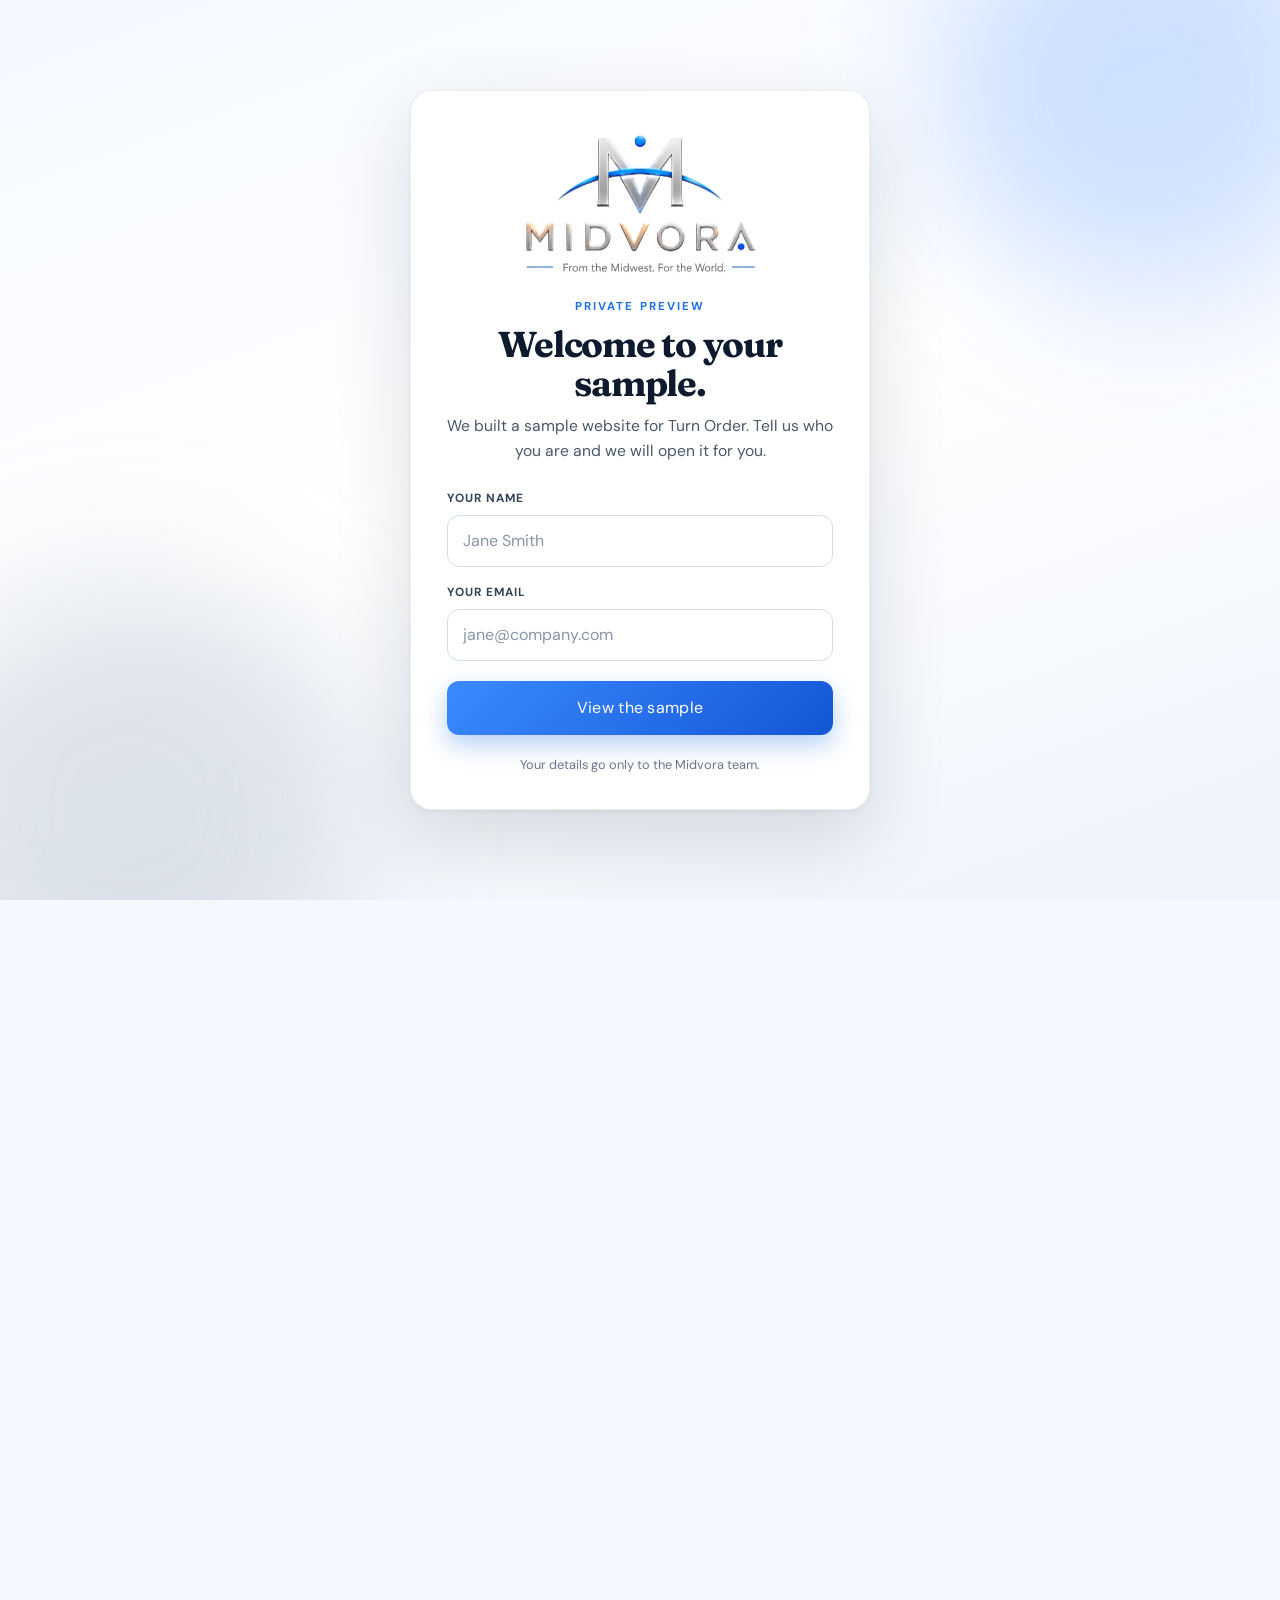
==== commit faee9829: "Add Midvora name-and-email gate before the sample site First-time visitors enter a name and email, w" ====
--- a/index.html
+++ b/index.html
@@ -15,6 +15,7 @@
 <link rel="canonical" href="https://afrocoder16.github.io/Turn_Order/">
 <link rel="icon" href="assets/favicon.svg" type="image/svg+xml">
 <script>(function(){var d=document.documentElement;try{var s=new URLSearchParams(location.search).get("theme")||localStorage.getItem("to-theme");if(/^(coral|ember|forest|arcade)$/.test(s))d.setAttribute("data-theme",s)}catch(e){}if(!window.matchMedia||!matchMedia("(prefers-reduced-motion: reduce)").matches)d.classList.add("anim")})()</script>
+<script>window.MV_GATE={"key":"482b08ba-a272-42ac-ac74-c322beb155b0","business":"Turn Order","store":"midvora-sample-visitor:turn-order"};(function(){var d=document.documentElement;try{if(!localStorage.getItem(MV_GATE.store)){d.classList.add("gate-locked");setTimeout(function(){if(!document.getElementById("gate"))d.classList.remove("gate-locked")},6000)}}catch(e){}})()</script>
 <link rel="preload" href="assets/fonts/chakra-petch-700-italic.woff2" as="font" type="font/woff2" crossorigin>
 <link rel="preload" href="assets/fonts/dm-sans.woff2" as="font" type="font/woff2" crossorigin>
 <link rel="stylesheet" href="assets/css/fonts.css">
@@ -276,5 +277,6 @@
 <script src="assets/js/vendor/gsap.min.js" defer></script>
 <script src="assets/js/vendor/ScrollTrigger.min.js" defer></script>
 <script src="assets/js/main.js" defer></script>
+<script src="assets/js/gate.js" defer></script>
 </body>
 </html>
--- a/assets/css/fonts.css
+++ b/assets/css/fonts.css
@@ -1,4 +1,5 @@
-/* Self-hosted fonts (Latin subset), both SIL OFL. Chakra Petch and DM Sans from Google Fonts. */
+/* Self-hosted fonts (Latin subset), all SIL OFL. Chakra Petch and DM Sans from Google Fonts; Fraunces (Midvora sample gate heading only) from Fontsource. */
 @font-face { font-family: "Chakra Petch"; font-style: normal; font-weight: 700; font-display: swap; src: url("../fonts/chakra-petch-700.woff2") format("woff2"); unicode-range: U+0000-00FF, U+0131, U+0152-0153, U+02BB-02BC, U+02C6, U+02DA, U+02DC, U+0304, U+0308, U+0329, U+2000-206F, U+20AC, U+2122, U+2191, U+2193, U+2212, U+2215, U+FEFF, U+FFFD; }
 @font-face { font-family: "Chakra Petch"; font-style: italic; font-weight: 700; font-display: swap; src: url("../fonts/chakra-petch-700-italic.woff2") format("woff2"); unicode-range: U+0000-00FF, U+0131, U+0152-0153, U+02BB-02BC, U+02C6, U+02DA, U+02DC, U+0304, U+0308, U+0329, U+2000-206F, U+20AC, U+2122, U+2191, U+2193, U+2212, U+2215, U+FEFF, U+FFFD; }
 @font-face { font-family: "DM Sans"; font-style: normal; font-weight: 400 700; font-display: swap; src: url("../fonts/dm-sans.woff2") format("woff2"); unicode-range: U+0000-00FF, U+0131, U+0152-0153, U+02BB-02BC, U+02C6, U+02DA, U+02DC, U+0304, U+0308, U+0329, U+2000-206F, U+20AC, U+2122, U+2191, U+2193, U+2212, U+2215, U+FEFF, U+FFFD; }
+@font-face { font-family: "Fraunces"; font-style: normal; font-weight: 700; font-display: swap; src: url("../fonts/fraunces-700.woff2") format("woff2"); unicode-range: U+0000-00FF, U+0131, U+0152-0153, U+02BB-02BC, U+02C6, U+02DA, U+02DC, U+0304, U+0308, U+0329, U+2000-206F, U+20AC, U+2122, U+2191, U+2193, U+2212, U+2215, U+FEFF, U+FFFD; }
--- a/assets/css/styles.css
+++ b/assets/css/styles.css
@@ -452,7 +452,8 @@
   .bento figure:nth-child(4) { grid-column: span 2; }
   .footer .cols { grid-template-columns: 1fr 1fr; }
   .menu-btn { display: inline-block; }
-  .theme { margin-left: auto; }
+  .theme { margin-left: auto; position: static; }
+  .theme-pop { width: min(262px, calc(100vw - 2rem)); }
   .nav { display: none; position: absolute; top: 100%; left: 0; right: 0; flex-direction: column; align-items: stretch; background: color-mix(in srgb, var(--c-deep) 97%, transparent); padding: .75rem 1rem 1.2rem; border-bottom: 1px solid color-mix(in srgb, var(--c-light) 20%, transparent); margin-left: 0; }
   .nav.open { display: flex; }
   .nav a { padding: .85rem 1rem; }
@@ -485,3 +486,41 @@
   .cluster { --w: min(42vw, 190px); }
 }
 @media print { .site-header, .actionbar, .concept, #hex-field, .bands, .progress { display: none; } body { background: #fff; color: #000; } }
+
+/* ---------- Midvora sample gate ----------
+   Injected by assets/js/gate.js until a visitor leaves a name and email. Fixed Midvora colours, not the shop's palette. */
+html.gate-locked, html.gate-locked body { overflow: hidden; background: #f4f8ff; }
+html.gate-locked body > :not(.gate), html.gate-locked body > :not(.gate) * { visibility: hidden !important; }
+.gate { position: fixed; inset: 0; z-index: 2000; display: grid; place-items: center; padding: 24px; overflow-x: hidden; overflow-y: auto; background: linear-gradient(160deg, #f4f8ff 0%, #ffffff 48%, #eef3fb 100%); color: #0e1b2e; font-family: var(--font-body); font-size: 1rem; line-height: 1.6; }
+.gate__glows { position: fixed; inset: 0; overflow: hidden; pointer-events: none; }
+.gate__glow { position: absolute; border-radius: 50%; filter: blur(70px); }
+.gate__glow--one { top: -120px; right: -80px; width: 420px; height: 420px; background: rgba(43, 123, 255, .22); }
+.gate__glow--two { bottom: -140px; left: -100px; width: 460px; height: 460px; background: rgba(143, 160, 184, .28); }
+.gate__card { position: relative; width: min(100%, 460px); padding: 40px 36px 34px; text-align: center; background: rgba(255, 255, 255, .92); border: 1px solid rgba(14, 27, 46, .08); border-radius: 22px; box-shadow: 0 30px 80px rgba(14, 27, 46, .14), 0 2px 6px rgba(14, 27, 46, .05); animation: gate-in .5s ease both; }
+.gate__logo { width: min(237px, 70%); height: auto; margin: 0 auto 22px; }
+.gate__eyebrow { margin: 0 0 8px; color: #1f6fe5; font-size: .72rem; font-weight: 700; letter-spacing: .18em; text-transform: uppercase; }
+.gate h1 { margin: 0 0 10px; color: #0e1b2e; font-family: "Fraunces", Georgia, "Times New Roman", serif; font-size: clamp(1.8rem, 6vw, 2.25rem); font-style: normal; font-weight: 700; line-height: 1.08; letter-spacing: -.035em; text-transform: none; }
+.gate__lede { margin: 0 0 26px; color: #4a586b; font-size: .98rem; }
+.gate form { display: grid; gap: 16px; text-align: left; }
+.gate label { display: grid; gap: 7px; }
+.gate label span { color: #34445a; font-size: .74rem; font-weight: 700; letter-spacing: .08em; text-transform: uppercase; }
+.gate input, .gate button { font: inherit; }
+.gate input[type="text"], .gate input[type="email"] { width: 100%; min-height: 52px; padding: 12px 15px; border: 1.5px solid #d3dbe7; border-radius: 12px; background: #fff; color: #0e1b2e; transition: border-color .2s ease, box-shadow .2s ease; }
+.gate input::placeholder { color: #8895a7; }
+.gate input:focus { outline: none; border-color: #2b7bff; box-shadow: 0 0 0 4px rgba(43, 123, 255, .16); }
+.gate input:focus-visible, .gate button:focus-visible { border-radius: 12px; }
+.gate .gate__trap { position: absolute; left: -9999px; width: 1px; height: 1px; opacity: 0; }
+.gate__button { width: 100%; min-height: 54px; margin-top: 4px; border: 0; border-radius: 12px; background: linear-gradient(135deg, #3b8bff, #1456d6); color: #fff; font-size: .95rem; font-weight: 700; letter-spacing: .02em; cursor: pointer; box-shadow: 0 10px 24px rgba(31, 111, 229, .32); transition: transform .2s ease, box-shadow .2s ease, filter .2s ease; }
+.gate__button:hover:not(:disabled) { transform: translateY(-2px); box-shadow: 0 14px 30px rgba(31, 111, 229, .4); filter: brightness(1.05); }
+.gate__button:disabled { opacity: .7; cursor: wait; }
+.gate__button:focus-visible { outline: 3px solid #0e1b2e; outline-offset: 3px; }
+.gate__error { margin: 0; padding: 12px 14px; border-radius: 12px; background: #fff1ef; border: 1px solid #f6c3bc; color: #a22a1d; font-size: .9rem; font-weight: 600; }
+.gate__fine { margin: 20px 0 0; color: #6b778a; font-size: .8rem; }
+.gate__done { display: grid; justify-items: center; padding-top: 4px; }
+.gate__done .gate__button { margin-top: 12px; }
+.gate__check { display: grid; place-items: center; width: 62px; height: 62px; margin-bottom: 18px; border-radius: 50%; background: #e7f6ee; color: #1b8a52; animation: gate-pop .45s ease both; }
+.gate__check svg { width: 30px; height: 30px; }
+@keyframes gate-in { from { opacity: 0; transform: translateY(14px); } to { opacity: 1; transform: none; } }
+@keyframes gate-pop { from { opacity: 0; transform: scale(.6); } to { opacity: 1; transform: none; } }
+@media (max-width: 480px) { .gate__card { padding: 30px 22px 26px; border-radius: 18px; } }
+@media (prefers-reduced-motion: reduce) { .gate__card, .gate__check { animation: none; } }
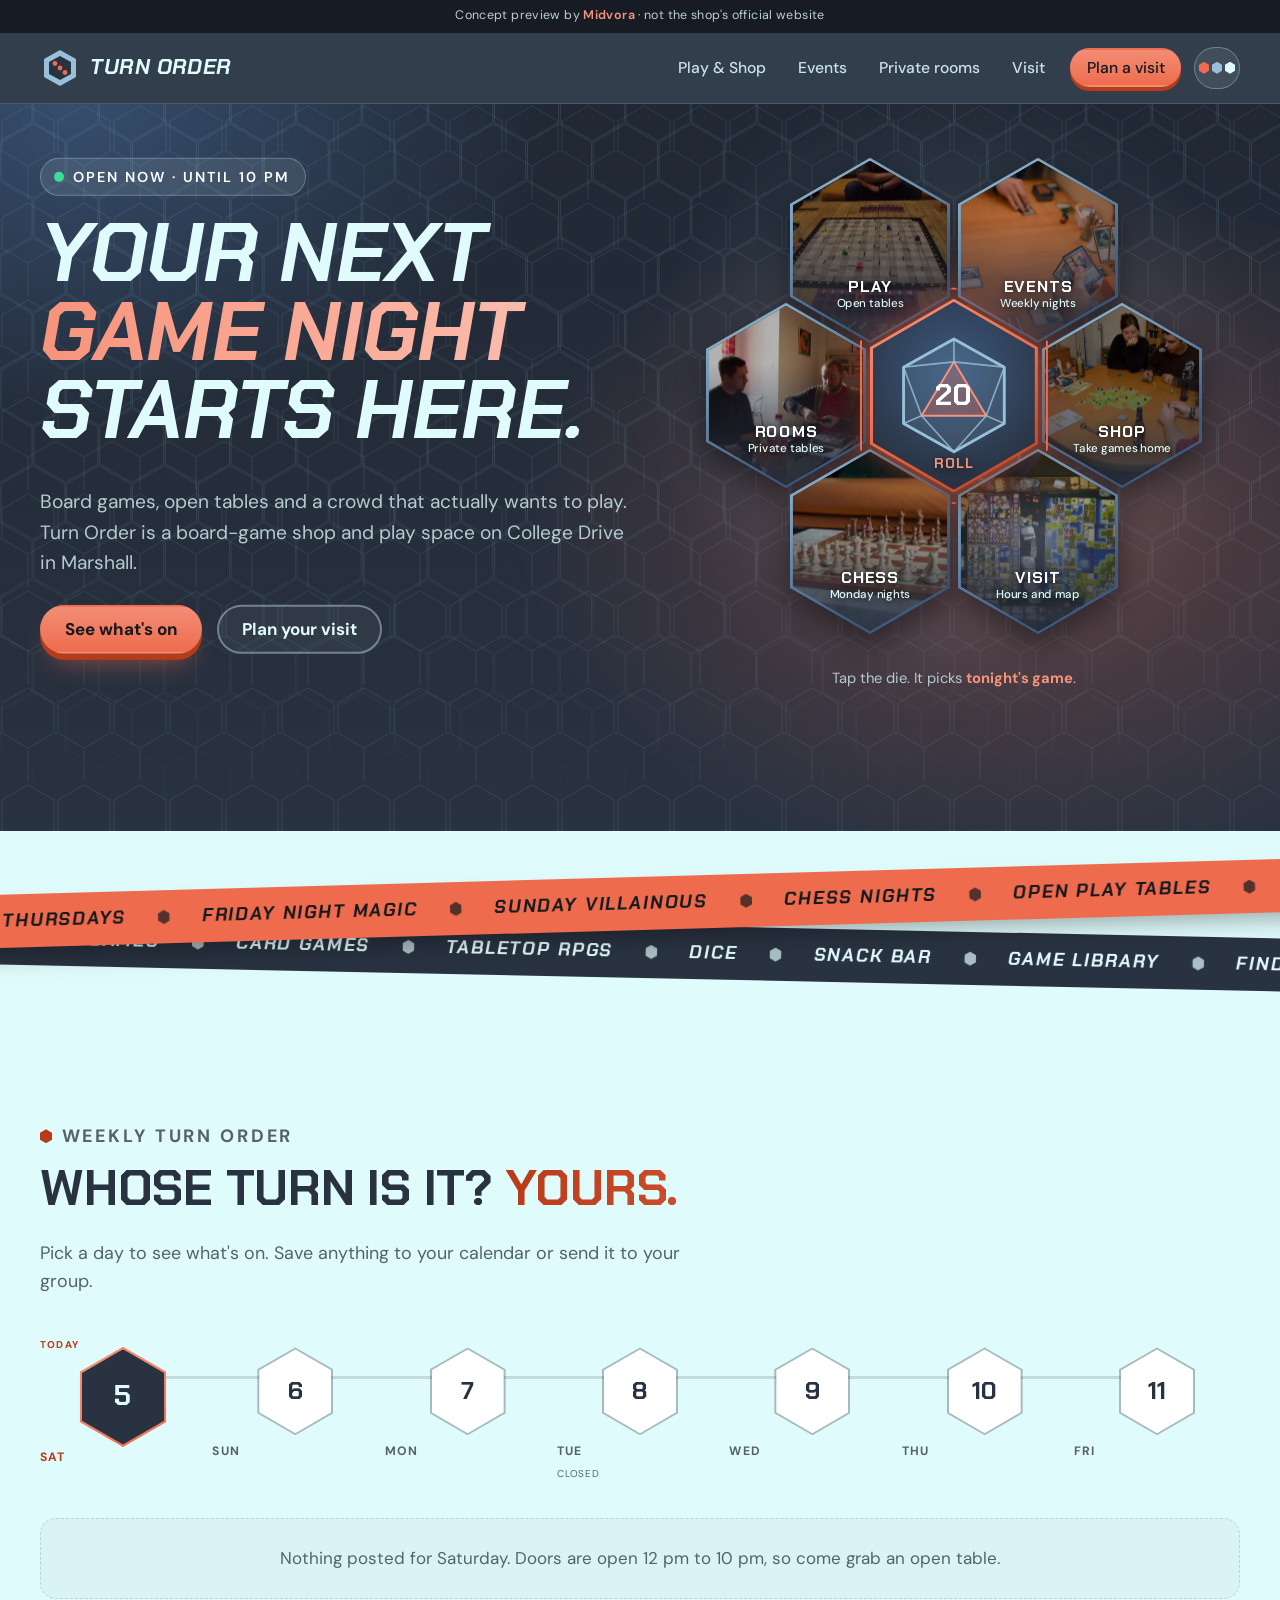
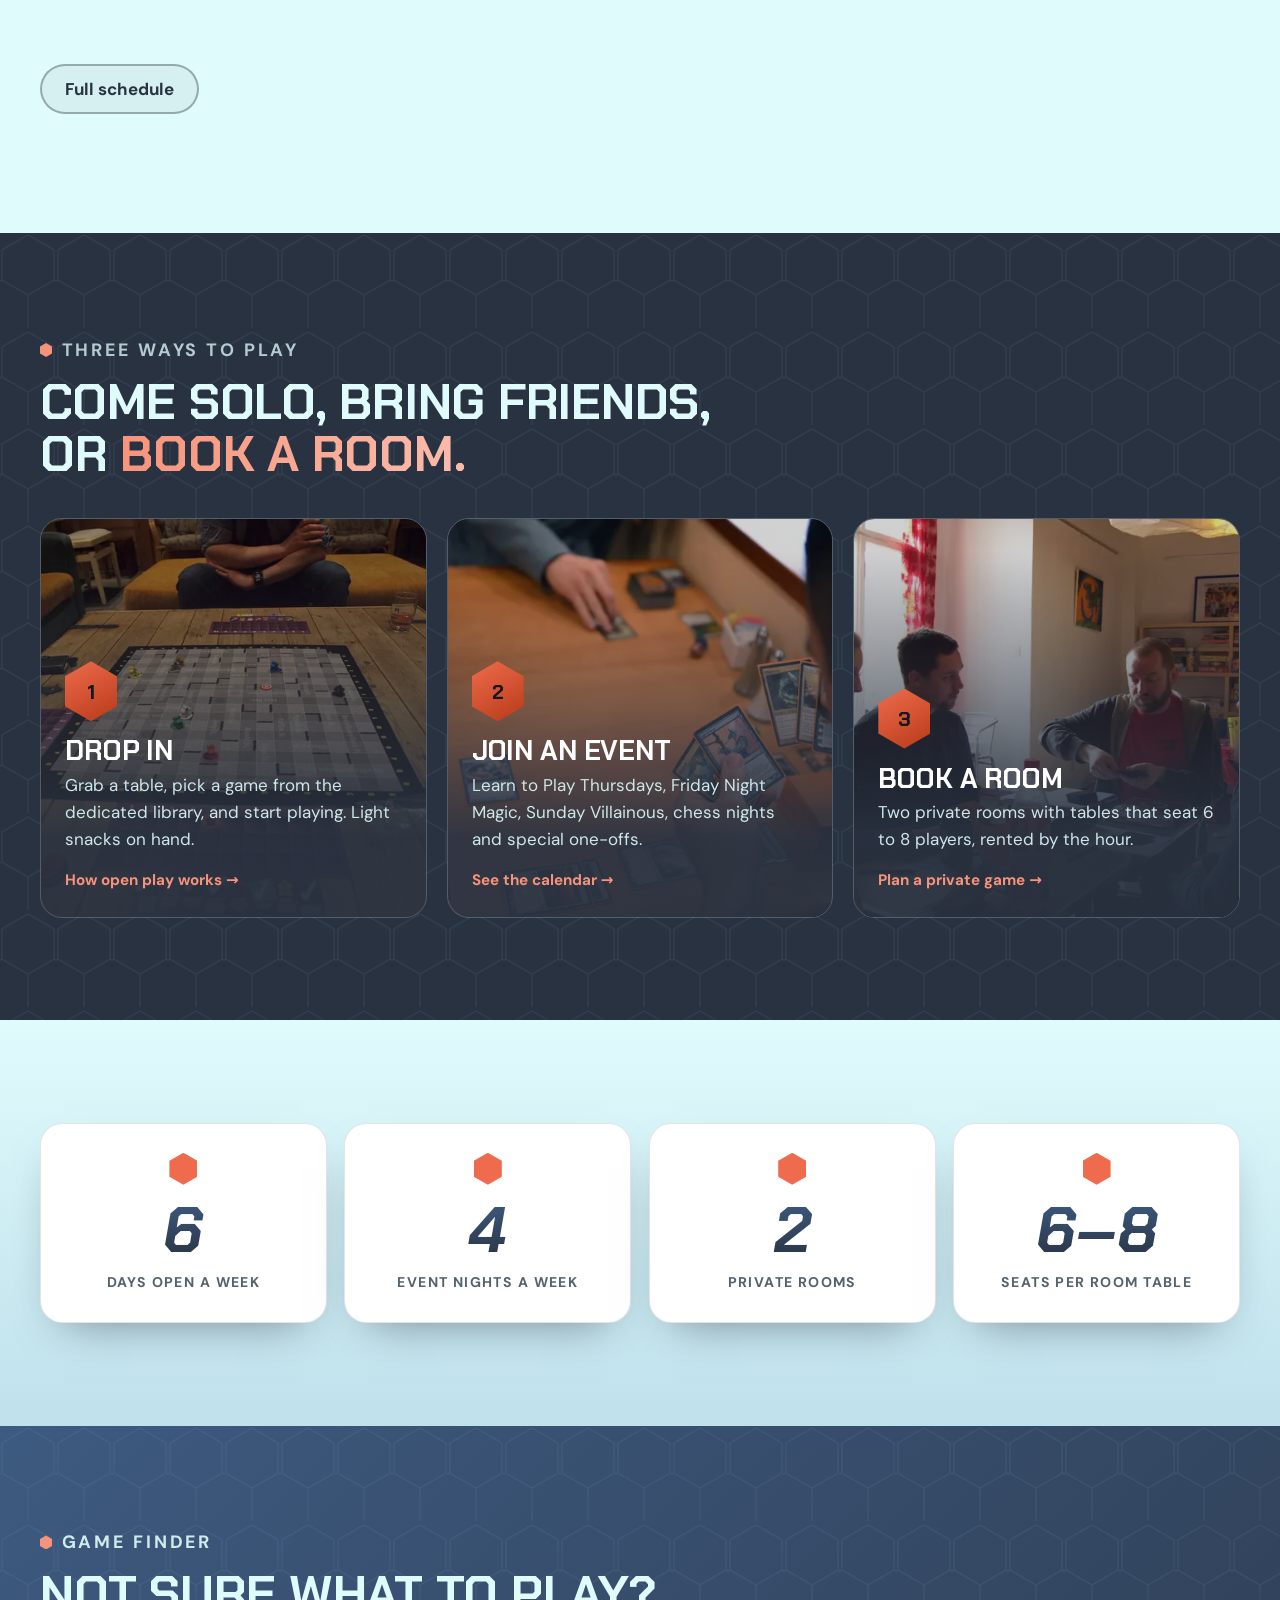
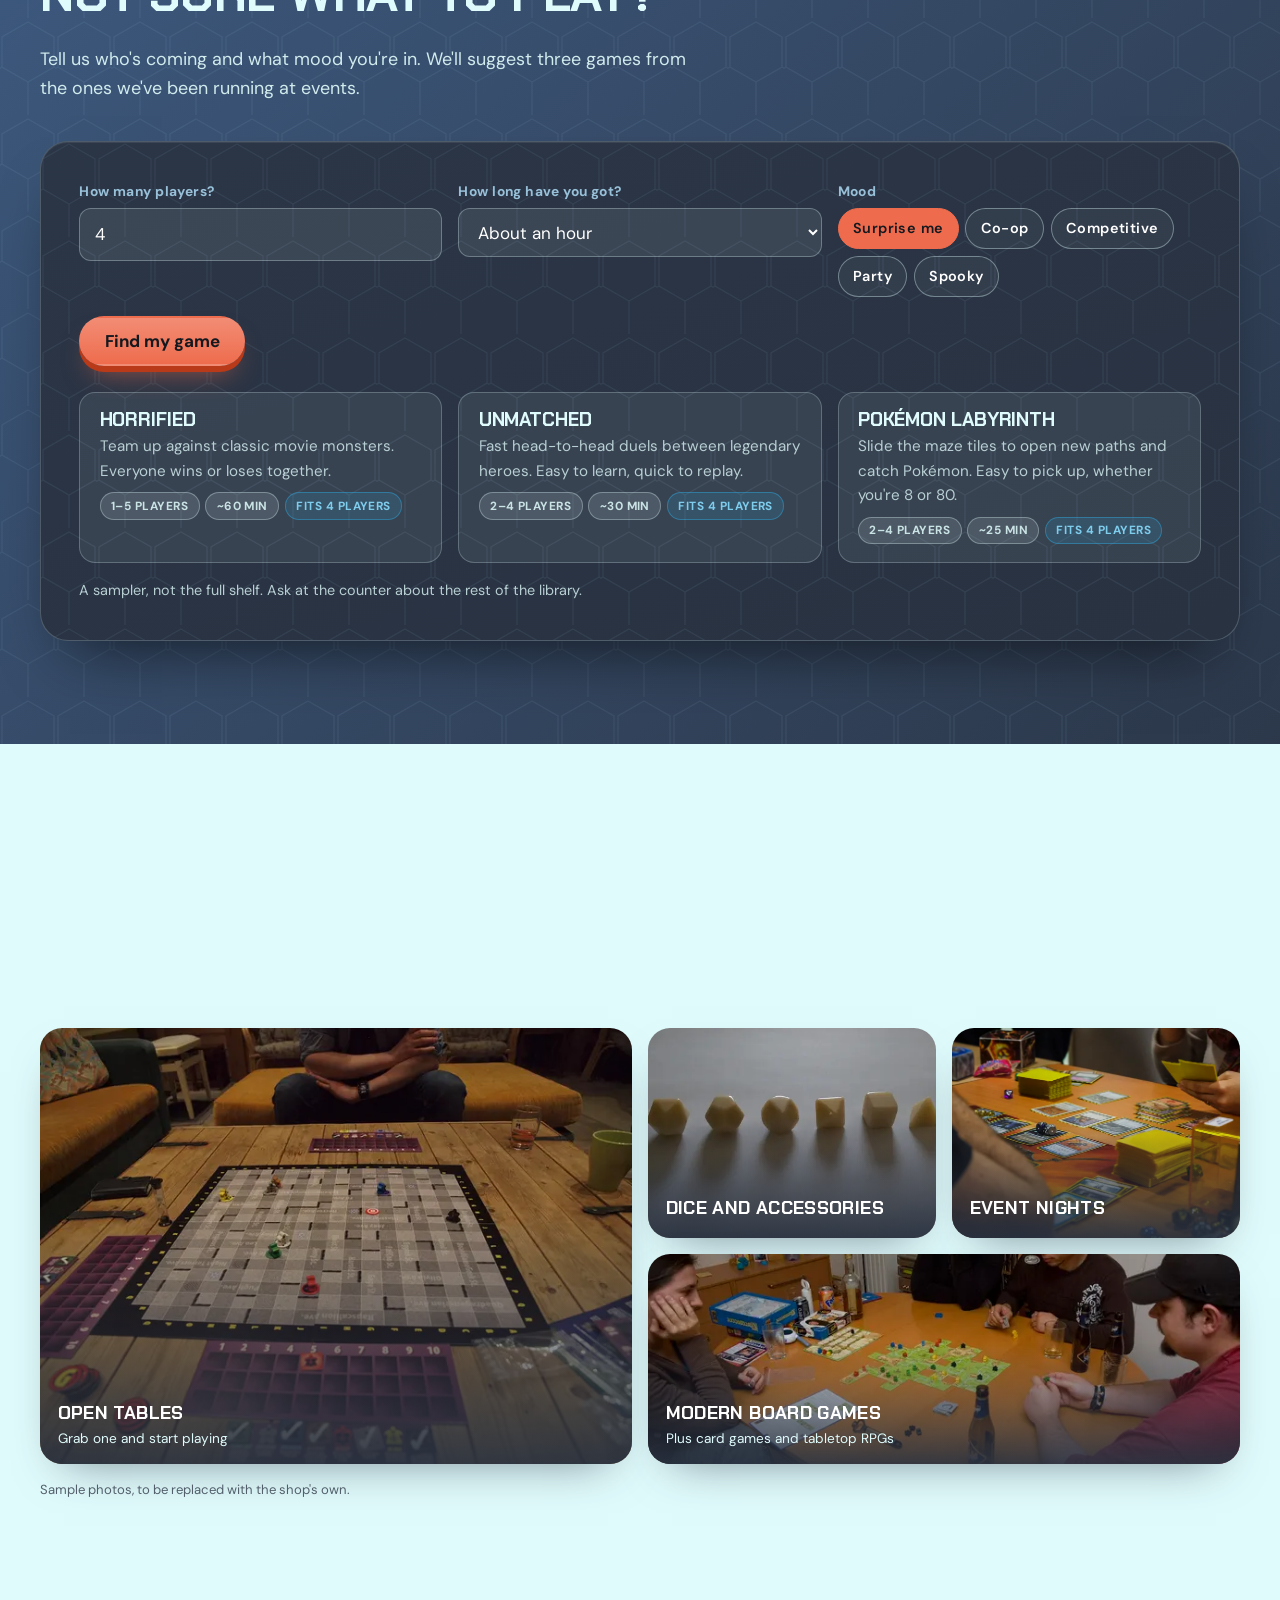
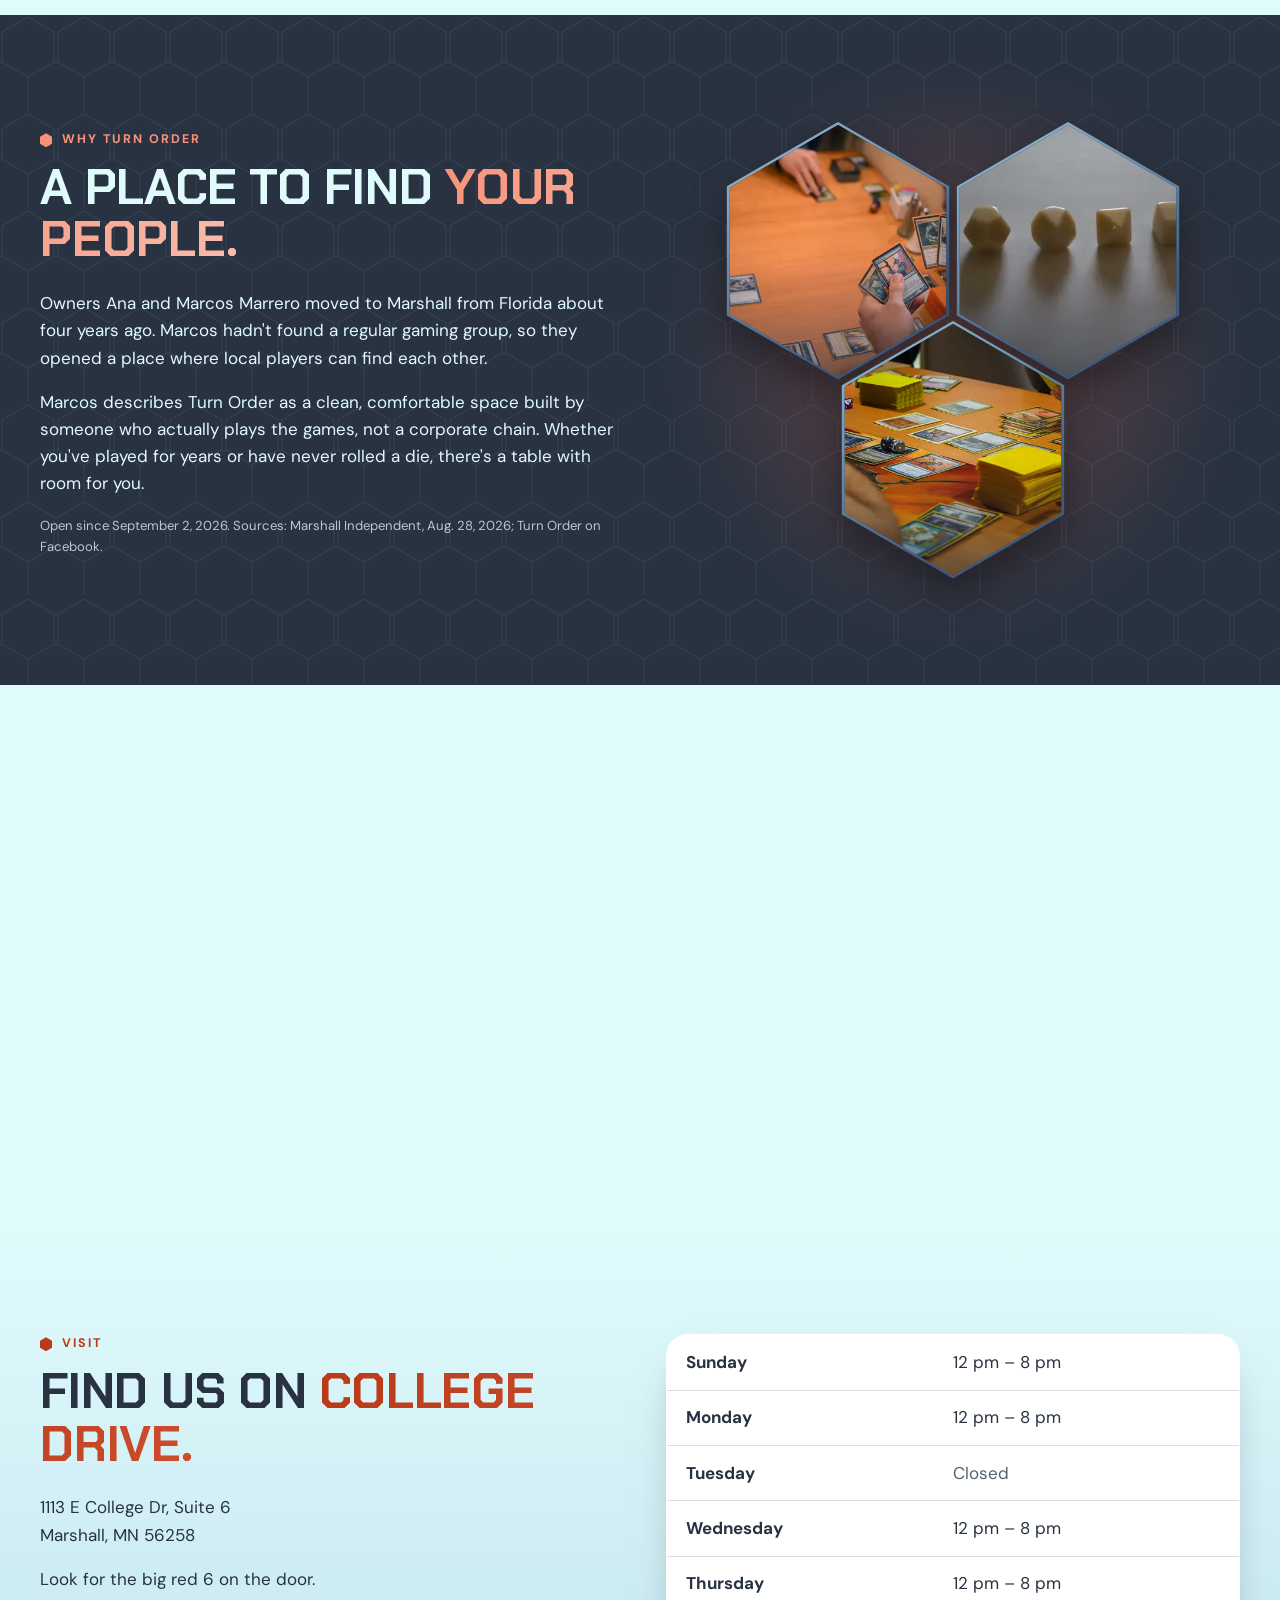
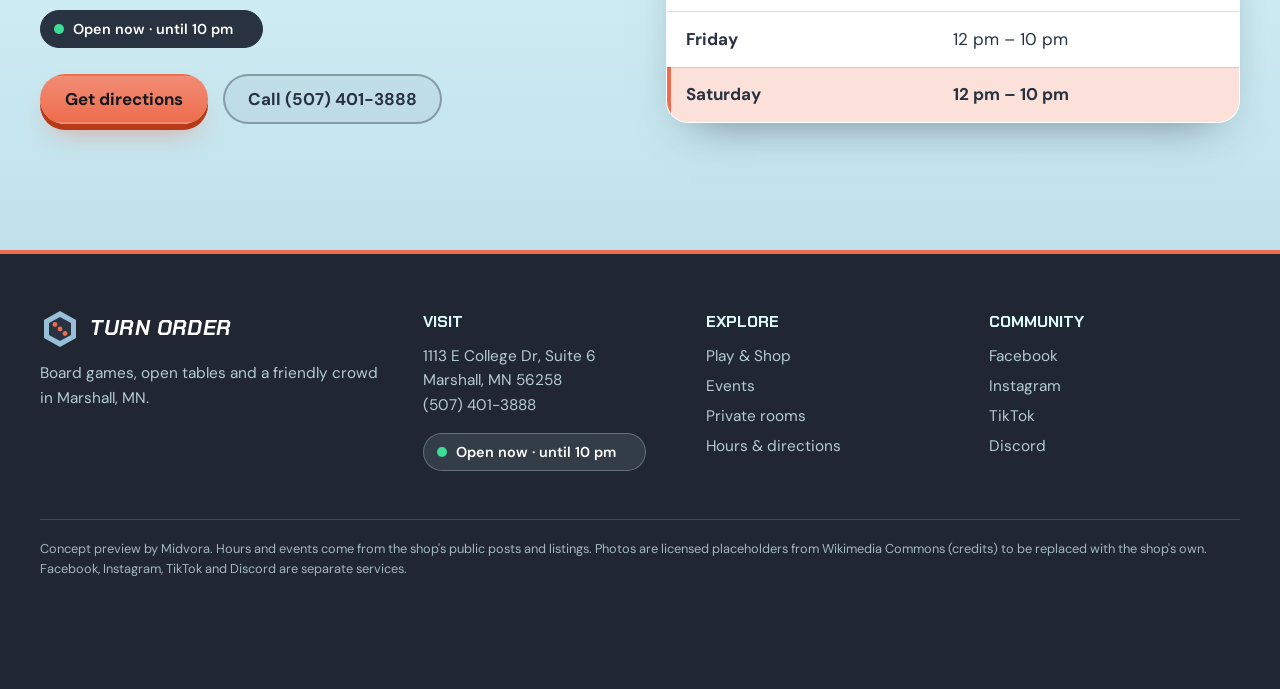
==== commit c03e2fcc: "Revert "Add Midvora name-and-email gate before the sample site" Restores the site to 4d3ba3c. The ga" ====
--- a/index.html
+++ b/index.html
@@ -15,7 +15,6 @@
 <link rel="canonical" href="https://afrocoder16.github.io/Turn_Order/">
 <link rel="icon" href="assets/favicon.svg" type="image/svg+xml">
 <script>(function(){var d=document.documentElement;try{var s=new URLSearchParams(location.search).get("theme")||localStorage.getItem("to-theme");if(/^(coral|ember|forest|arcade)$/.test(s))d.setAttribute("data-theme",s)}catch(e){}if(!window.matchMedia||!matchMedia("(prefers-reduced-motion: reduce)").matches)d.classList.add("anim")})()</script>
-<script>window.MV_GATE={"key":"482b08ba-a272-42ac-ac74-c322beb155b0","business":"Turn Order","store":"midvora-sample-visitor:turn-order"};(function(){var d=document.documentElement;try{if(!localStorage.getItem(MV_GATE.store)){d.classList.add("gate-locked");setTimeout(function(){if(!document.getElementById("gate"))d.classList.remove("gate-locked")},6000)}}catch(e){}})()</script>
 <link rel="preload" href="assets/fonts/chakra-petch-700-italic.woff2" as="font" type="font/woff2" crossorigin>
 <link rel="preload" href="assets/fonts/dm-sans.woff2" as="font" type="font/woff2" crossorigin>
 <link rel="stylesheet" href="assets/css/fonts.css">
@@ -277,6 +276,5 @@
 <script src="assets/js/vendor/gsap.min.js" defer></script>
 <script src="assets/js/vendor/ScrollTrigger.min.js" defer></script>
 <script src="assets/js/main.js" defer></script>
-<script src="assets/js/gate.js" defer></script>
 </body>
 </html>
--- a/assets/css/fonts.css
+++ b/assets/css/fonts.css
@@ -1,5 +1,4 @@
-/* Self-hosted fonts (Latin subset), all SIL OFL. Chakra Petch and DM Sans from Google Fonts; Fraunces (Midvora sample gate heading only) from Fontsource. */
+/* Self-hosted fonts (Latin subset), both SIL OFL. Chakra Petch and DM Sans from Google Fonts. */
 @font-face { font-family: "Chakra Petch"; font-style: normal; font-weight: 700; font-display: swap; src: url("../fonts/chakra-petch-700.woff2") format("woff2"); unicode-range: U+0000-00FF, U+0131, U+0152-0153, U+02BB-02BC, U+02C6, U+02DA, U+02DC, U+0304, U+0308, U+0329, U+2000-206F, U+20AC, U+2122, U+2191, U+2193, U+2212, U+2215, U+FEFF, U+FFFD; }
 @font-face { font-family: "Chakra Petch"; font-style: italic; font-weight: 700; font-display: swap; src: url("../fonts/chakra-petch-700-italic.woff2") format("woff2"); unicode-range: U+0000-00FF, U+0131, U+0152-0153, U+02BB-02BC, U+02C6, U+02DA, U+02DC, U+0304, U+0308, U+0329, U+2000-206F, U+20AC, U+2122, U+2191, U+2193, U+2212, U+2215, U+FEFF, U+FFFD; }
 @font-face { font-family: "DM Sans"; font-style: normal; font-weight: 400 700; font-display: swap; src: url("../fonts/dm-sans.woff2") format("woff2"); unicode-range: U+0000-00FF, U+0131, U+0152-0153, U+02BB-02BC, U+02C6, U+02DA, U+02DC, U+0304, U+0308, U+0329, U+2000-206F, U+20AC, U+2122, U+2191, U+2193, U+2212, U+2215, U+FEFF, U+FFFD; }
-@font-face { font-family: "Fraunces"; font-style: normal; font-weight: 700; font-display: swap; src: url("../fonts/fraunces-700.woff2") format("woff2"); unicode-range: U+0000-00FF, U+0131, U+0152-0153, U+02BB-02BC, U+02C6, U+02DA, U+02DC, U+0304, U+0308, U+0329, U+2000-206F, U+20AC, U+2122, U+2191, U+2193, U+2212, U+2215, U+FEFF, U+FFFD; }
--- a/assets/css/styles.css
+++ b/assets/css/styles.css
@@ -486,41 +486,3 @@
   .cluster { --w: min(42vw, 190px); }
 }
 @media print { .site-header, .actionbar, .concept, #hex-field, .bands, .progress { display: none; } body { background: #fff; color: #000; } }
-
-/* ---------- Midvora sample gate ----------
-   Injected by assets/js/gate.js until a visitor leaves a name and email. Fixed Midvora colours, not the shop's palette. */
-html.gate-locked, html.gate-locked body { overflow: hidden; background: #f4f8ff; }
-html.gate-locked body > :not(.gate), html.gate-locked body > :not(.gate) * { visibility: hidden !important; }
-.gate { position: fixed; inset: 0; z-index: 2000; display: grid; place-items: center; padding: 24px; overflow-x: hidden; overflow-y: auto; background: linear-gradient(160deg, #f4f8ff 0%, #ffffff 48%, #eef3fb 100%); color: #0e1b2e; font-family: var(--font-body); font-size: 1rem; line-height: 1.6; }
-.gate__glows { position: fixed; inset: 0; overflow: hidden; pointer-events: none; }
-.gate__glow { position: absolute; border-radius: 50%; filter: blur(70px); }
-.gate__glow--one { top: -120px; right: -80px; width: 420px; height: 420px; background: rgba(43, 123, 255, .22); }
-.gate__glow--two { bottom: -140px; left: -100px; width: 460px; height: 460px; background: rgba(143, 160, 184, .28); }
-.gate__card { position: relative; width: min(100%, 460px); padding: 40px 36px 34px; text-align: center; background: rgba(255, 255, 255, .92); border: 1px solid rgba(14, 27, 46, .08); border-radius: 22px; box-shadow: 0 30px 80px rgba(14, 27, 46, .14), 0 2px 6px rgba(14, 27, 46, .05); animation: gate-in .5s ease both; }
-.gate__logo { width: min(237px, 70%); height: auto; margin: 0 auto 22px; }
-.gate__eyebrow { margin: 0 0 8px; color: #1f6fe5; font-size: .72rem; font-weight: 700; letter-spacing: .18em; text-transform: uppercase; }
-.gate h1 { margin: 0 0 10px; color: #0e1b2e; font-family: "Fraunces", Georgia, "Times New Roman", serif; font-size: clamp(1.8rem, 6vw, 2.25rem); font-style: normal; font-weight: 700; line-height: 1.08; letter-spacing: -.035em; text-transform: none; }
-.gate__lede { margin: 0 0 26px; color: #4a586b; font-size: .98rem; }
-.gate form { display: grid; gap: 16px; text-align: left; }
-.gate label { display: grid; gap: 7px; }
-.gate label span { color: #34445a; font-size: .74rem; font-weight: 700; letter-spacing: .08em; text-transform: uppercase; }
-.gate input, .gate button { font: inherit; }
-.gate input[type="text"], .gate input[type="email"] { width: 100%; min-height: 52px; padding: 12px 15px; border: 1.5px solid #d3dbe7; border-radius: 12px; background: #fff; color: #0e1b2e; transition: border-color .2s ease, box-shadow .2s ease; }
-.gate input::placeholder { color: #8895a7; }
-.gate input:focus { outline: none; border-color: #2b7bff; box-shadow: 0 0 0 4px rgba(43, 123, 255, .16); }
-.gate input:focus-visible, .gate button:focus-visible { border-radius: 12px; }
-.gate .gate__trap { position: absolute; left: -9999px; width: 1px; height: 1px; opacity: 0; }
-.gate__button { width: 100%; min-height: 54px; margin-top: 4px; border: 0; border-radius: 12px; background: linear-gradient(135deg, #3b8bff, #1456d6); color: #fff; font-size: .95rem; font-weight: 700; letter-spacing: .02em; cursor: pointer; box-shadow: 0 10px 24px rgba(31, 111, 229, .32); transition: transform .2s ease, box-shadow .2s ease, filter .2s ease; }
-.gate__button:hover:not(:disabled) { transform: translateY(-2px); box-shadow: 0 14px 30px rgba(31, 111, 229, .4); filter: brightness(1.05); }
-.gate__button:disabled { opacity: .7; cursor: wait; }
-.gate__button:focus-visible { outline: 3px solid #0e1b2e; outline-offset: 3px; }
-.gate__error { margin: 0; padding: 12px 14px; border-radius: 12px; background: #fff1ef; border: 1px solid #f6c3bc; color: #a22a1d; font-size: .9rem; font-weight: 600; }
-.gate__fine { margin: 20px 0 0; color: #6b778a; font-size: .8rem; }
-.gate__done { display: grid; justify-items: center; padding-top: 4px; }
-.gate__done .gate__button { margin-top: 12px; }
-.gate__check { display: grid; place-items: center; width: 62px; height: 62px; margin-bottom: 18px; border-radius: 50%; background: #e7f6ee; color: #1b8a52; animation: gate-pop .45s ease both; }
-.gate__check svg { width: 30px; height: 30px; }
-@keyframes gate-in { from { opacity: 0; transform: translateY(14px); } to { opacity: 1; transform: none; } }
-@keyframes gate-pop { from { opacity: 0; transform: scale(.6); } to { opacity: 1; transform: none; } }
-@media (max-width: 480px) { .gate__card { padding: 30px 22px 26px; border-radius: 18px; } }
-@media (prefers-reduced-motion: reduce) { .gate__card, .gate__check { animation: none; } }
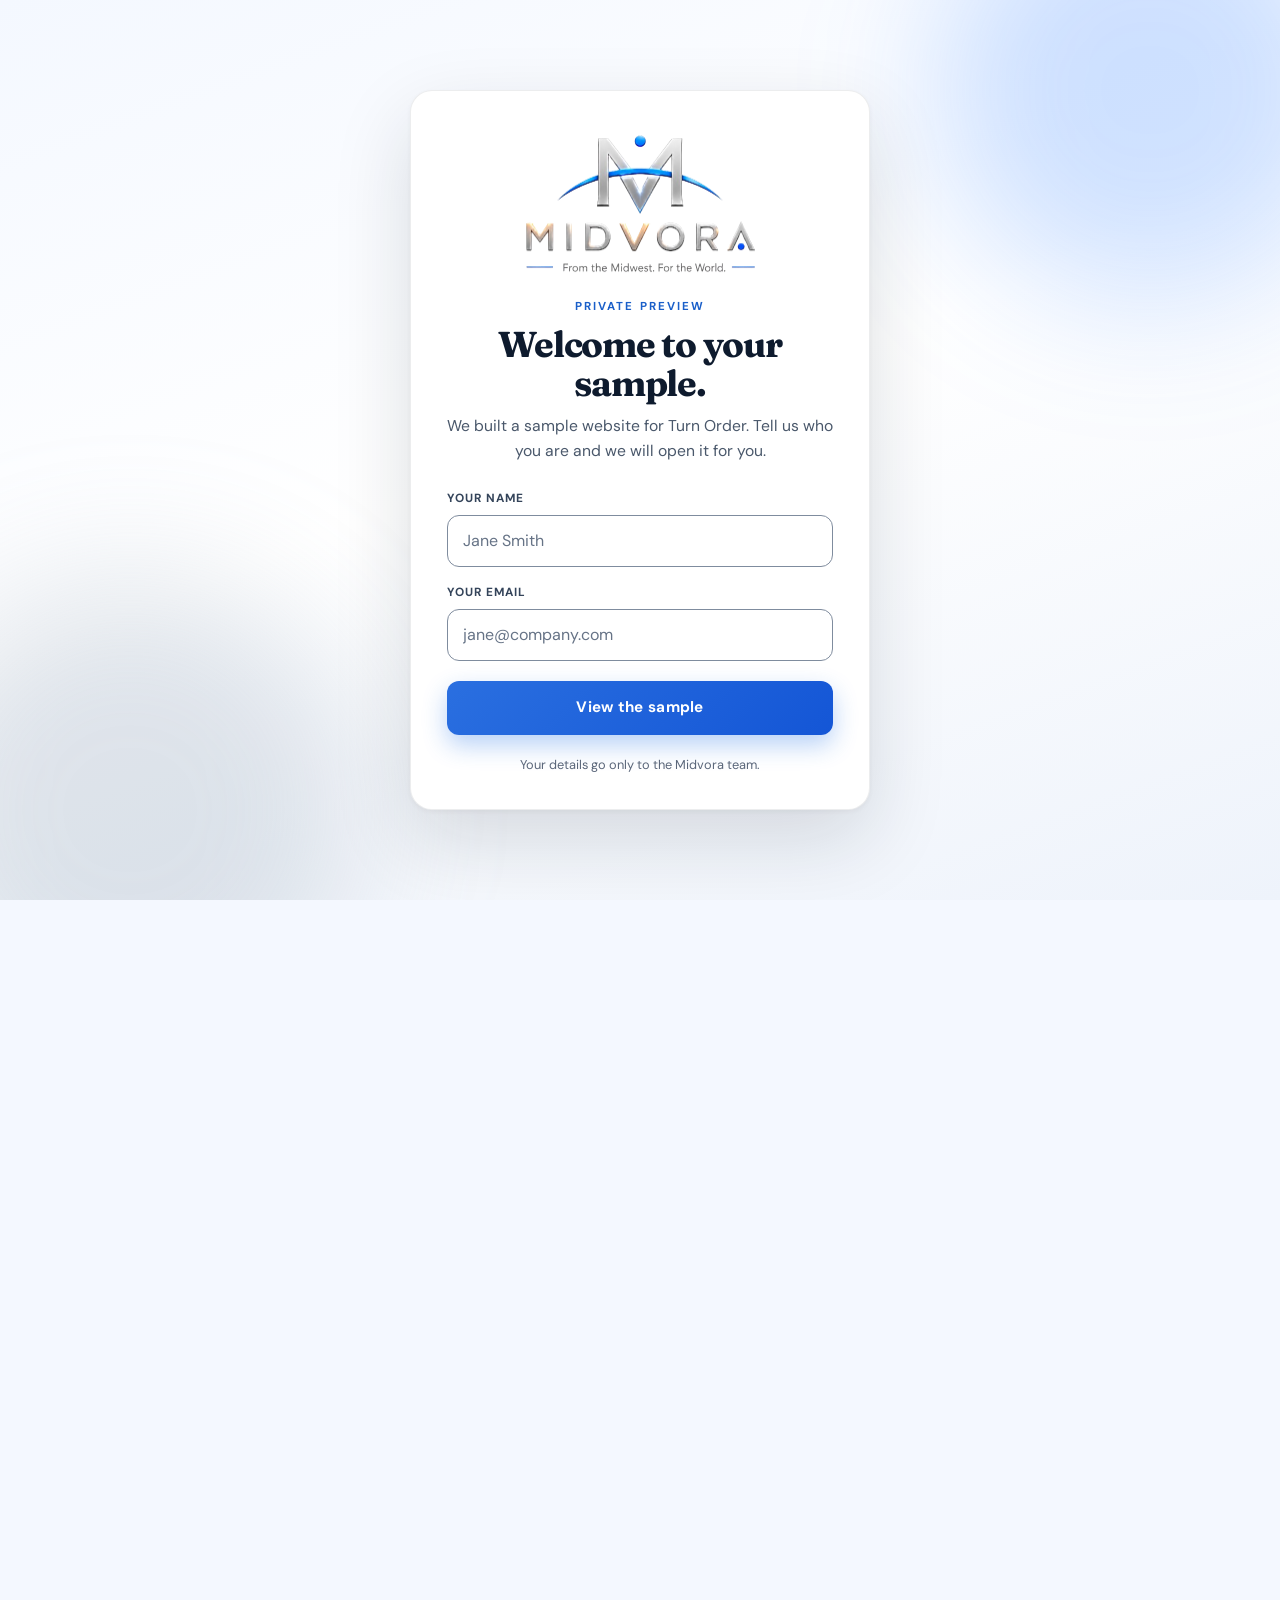
==== commit 6d5ac8d6: "Add Midvora name-and-email gate, built to survive stale caches First-time visitors enter a name and " ====
--- a/index.html
+++ b/index.html
@@ -15,6 +15,7 @@
 <link rel="canonical" href="https://afrocoder16.github.io/Turn_Order/">
 <link rel="icon" href="assets/favicon.svg" type="image/svg+xml">
 <script>(function(){var d=document.documentElement;try{var s=new URLSearchParams(location.search).get("theme")||localStorage.getItem("to-theme");if(/^(coral|ember|forest|arcade)$/.test(s))d.setAttribute("data-theme",s)}catch(e){}if(!window.matchMedia||!matchMedia("(prefers-reduced-motion: reduce)").matches)d.classList.add("anim")})()</script>
+<script>window.MV_GATE={"key":"482b08ba-a272-42ac-ac74-c322beb155b0","business":"Turn Order","store":"midvora-sample-visitor:turn-order","v":"68cfc22b"};(function(){var g=window.MV_GATE,d=document.documentElement;try{if(localStorage.getItem(g.store))return}catch(e){return}d.classList.add("gate-locked");var s=document.createElement("style");s.textContent="html.gate-locked,html.gate-locked body{overflow:hidden;background:#f4f8ff}html.gate-locked body>:not(.gate),html.gate-locked body>:not(.gate) *{visibility:hidden!important}";document.head.appendChild(s);var j=document.createElement("script");j.src="assets/js/gate.js?v="+g.v;document.head.appendChild(j);setTimeout(function(){if(!document.getElementById("gate"))d.classList.remove("gate-locked")},6000)})()</script>
 <link rel="preload" href="assets/fonts/chakra-petch-700-italic.woff2" as="font" type="font/woff2" crossorigin>
 <link rel="preload" href="assets/fonts/dm-sans.woff2" as="font" type="font/woff2" crossorigin>
 <link rel="stylesheet" href="assets/css/fonts.css">
